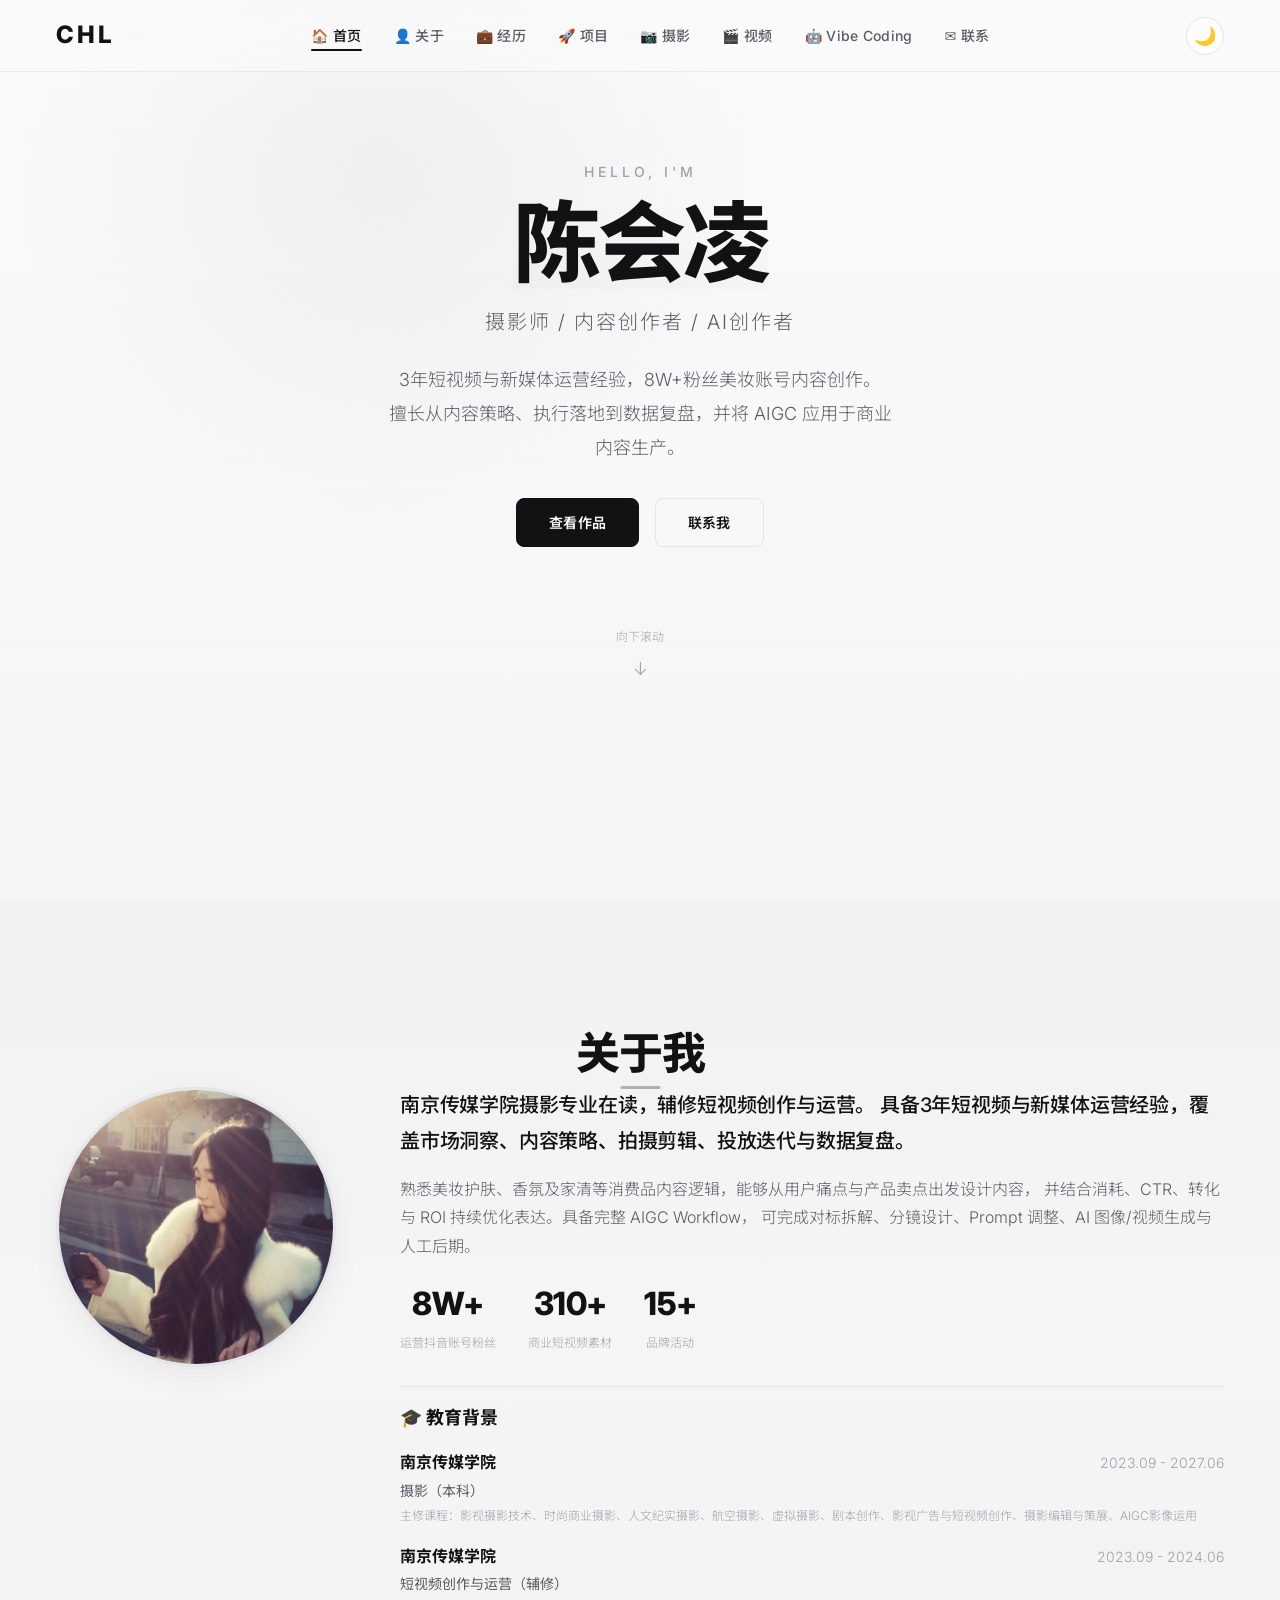
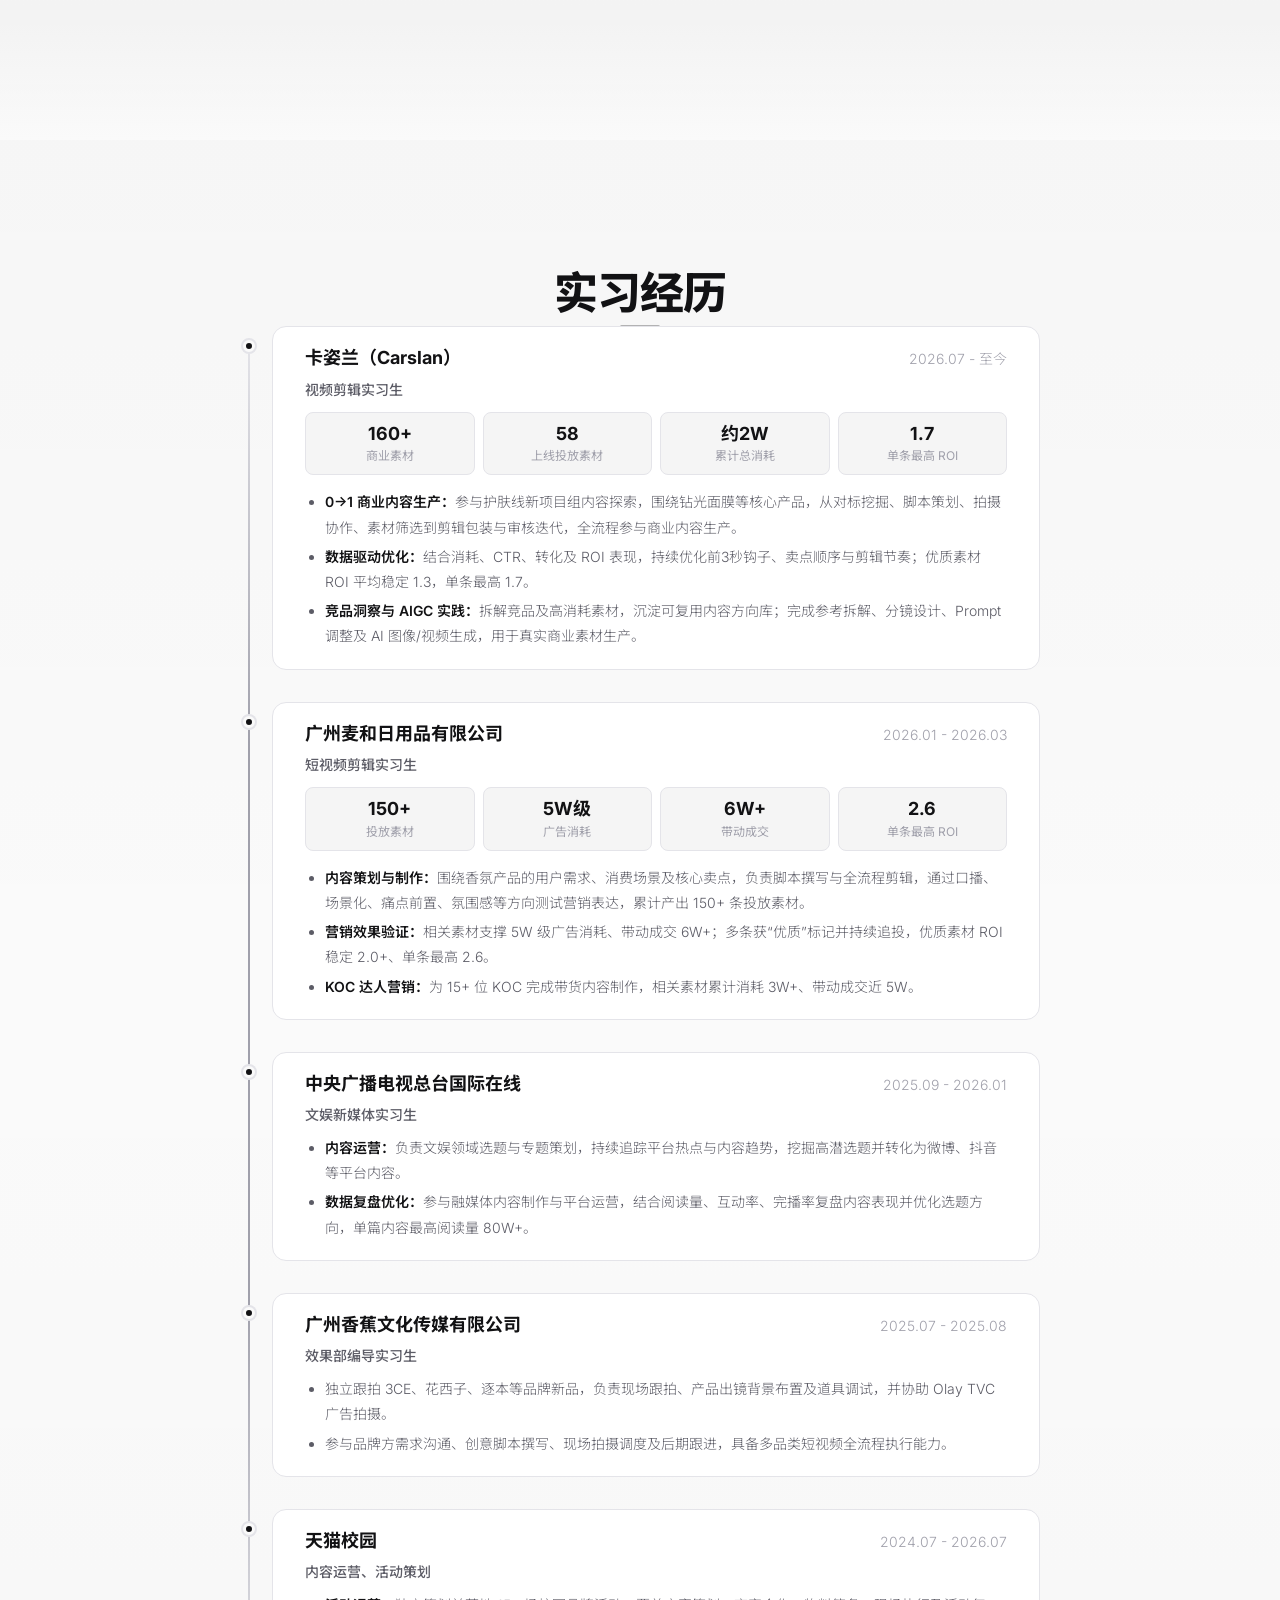
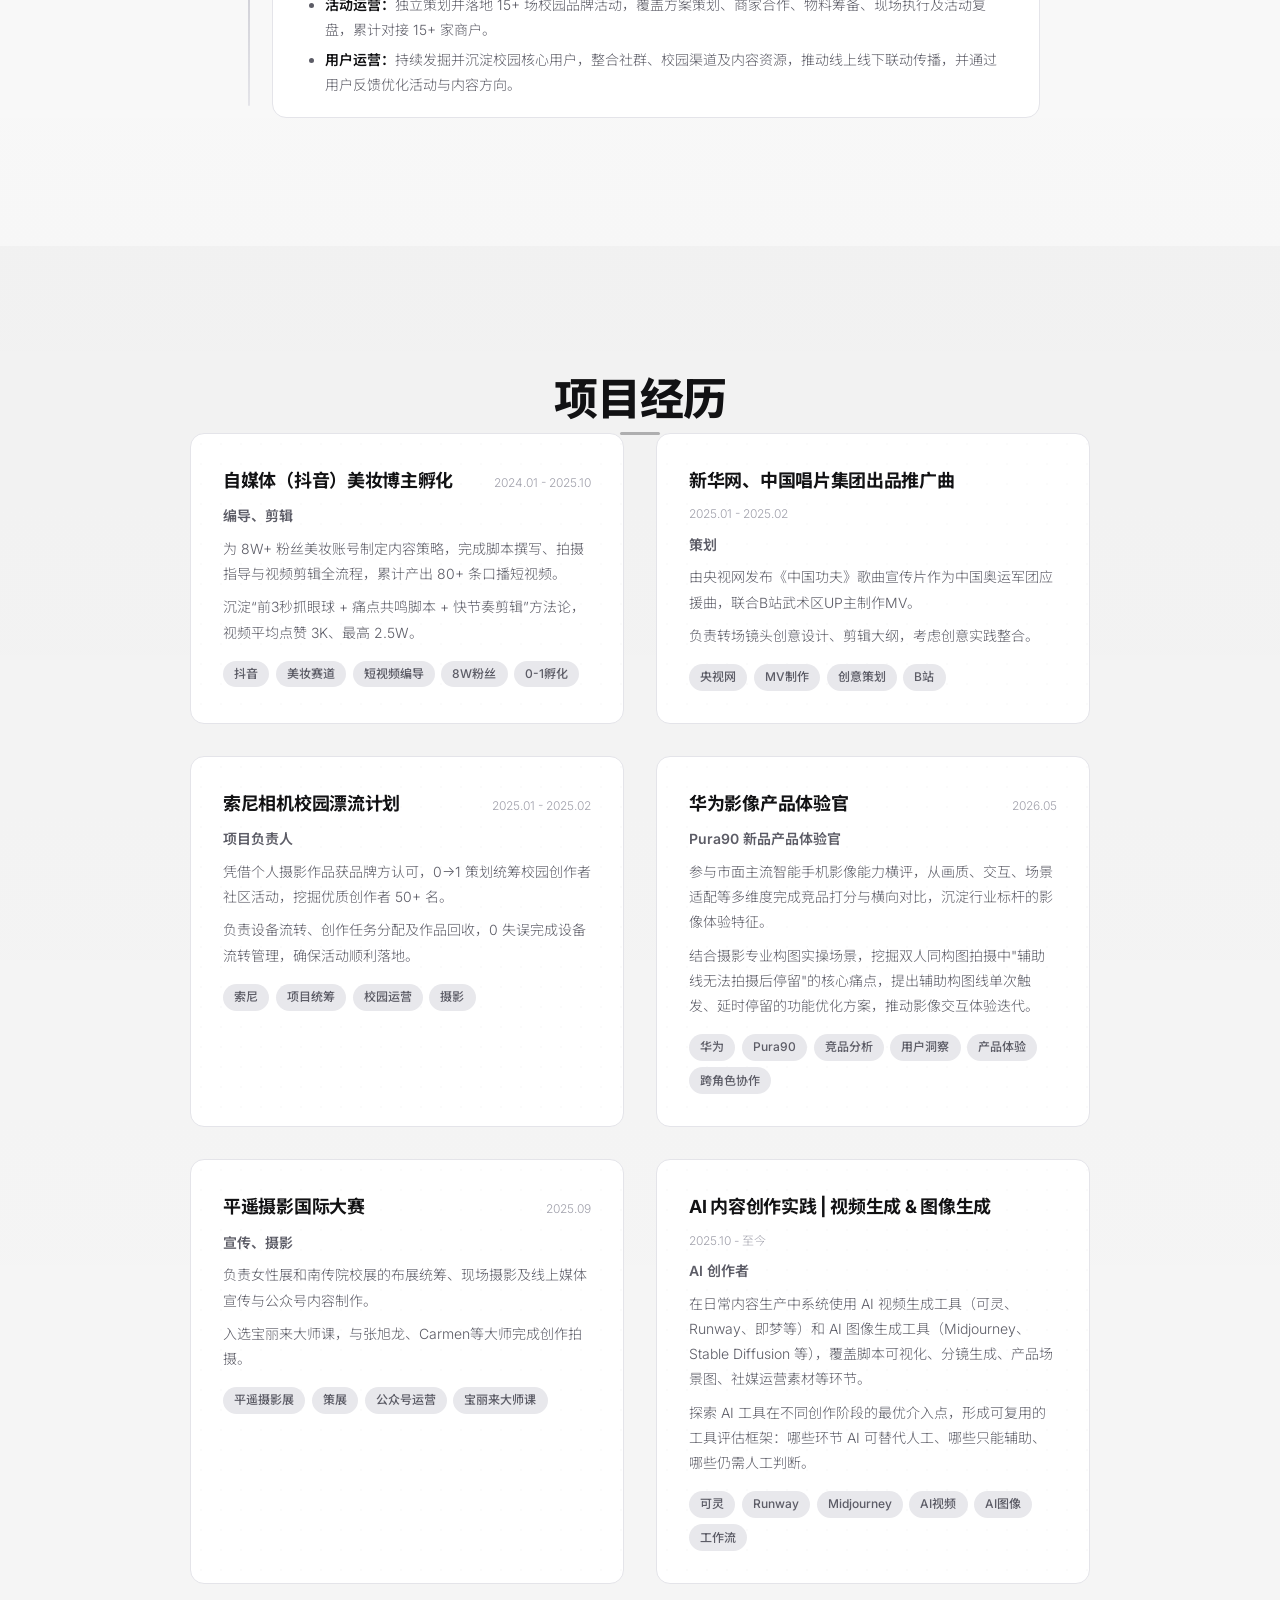
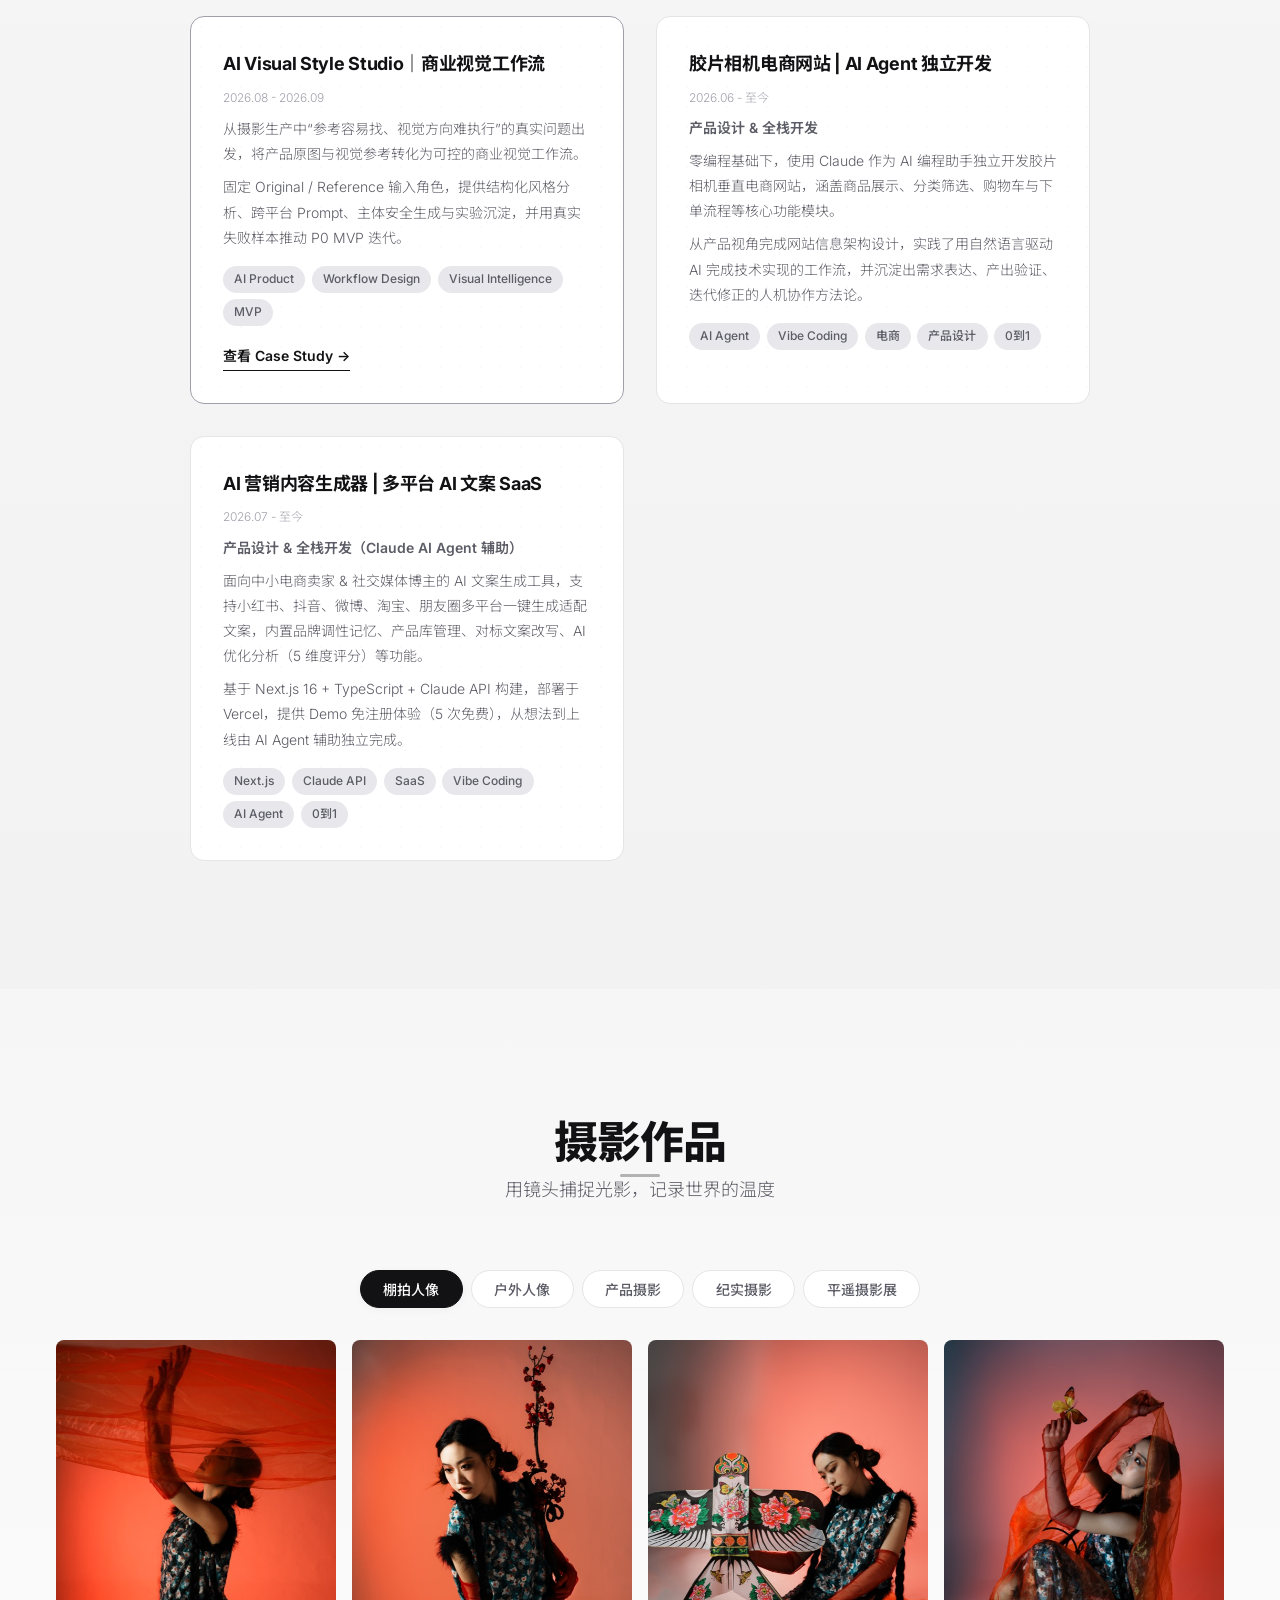
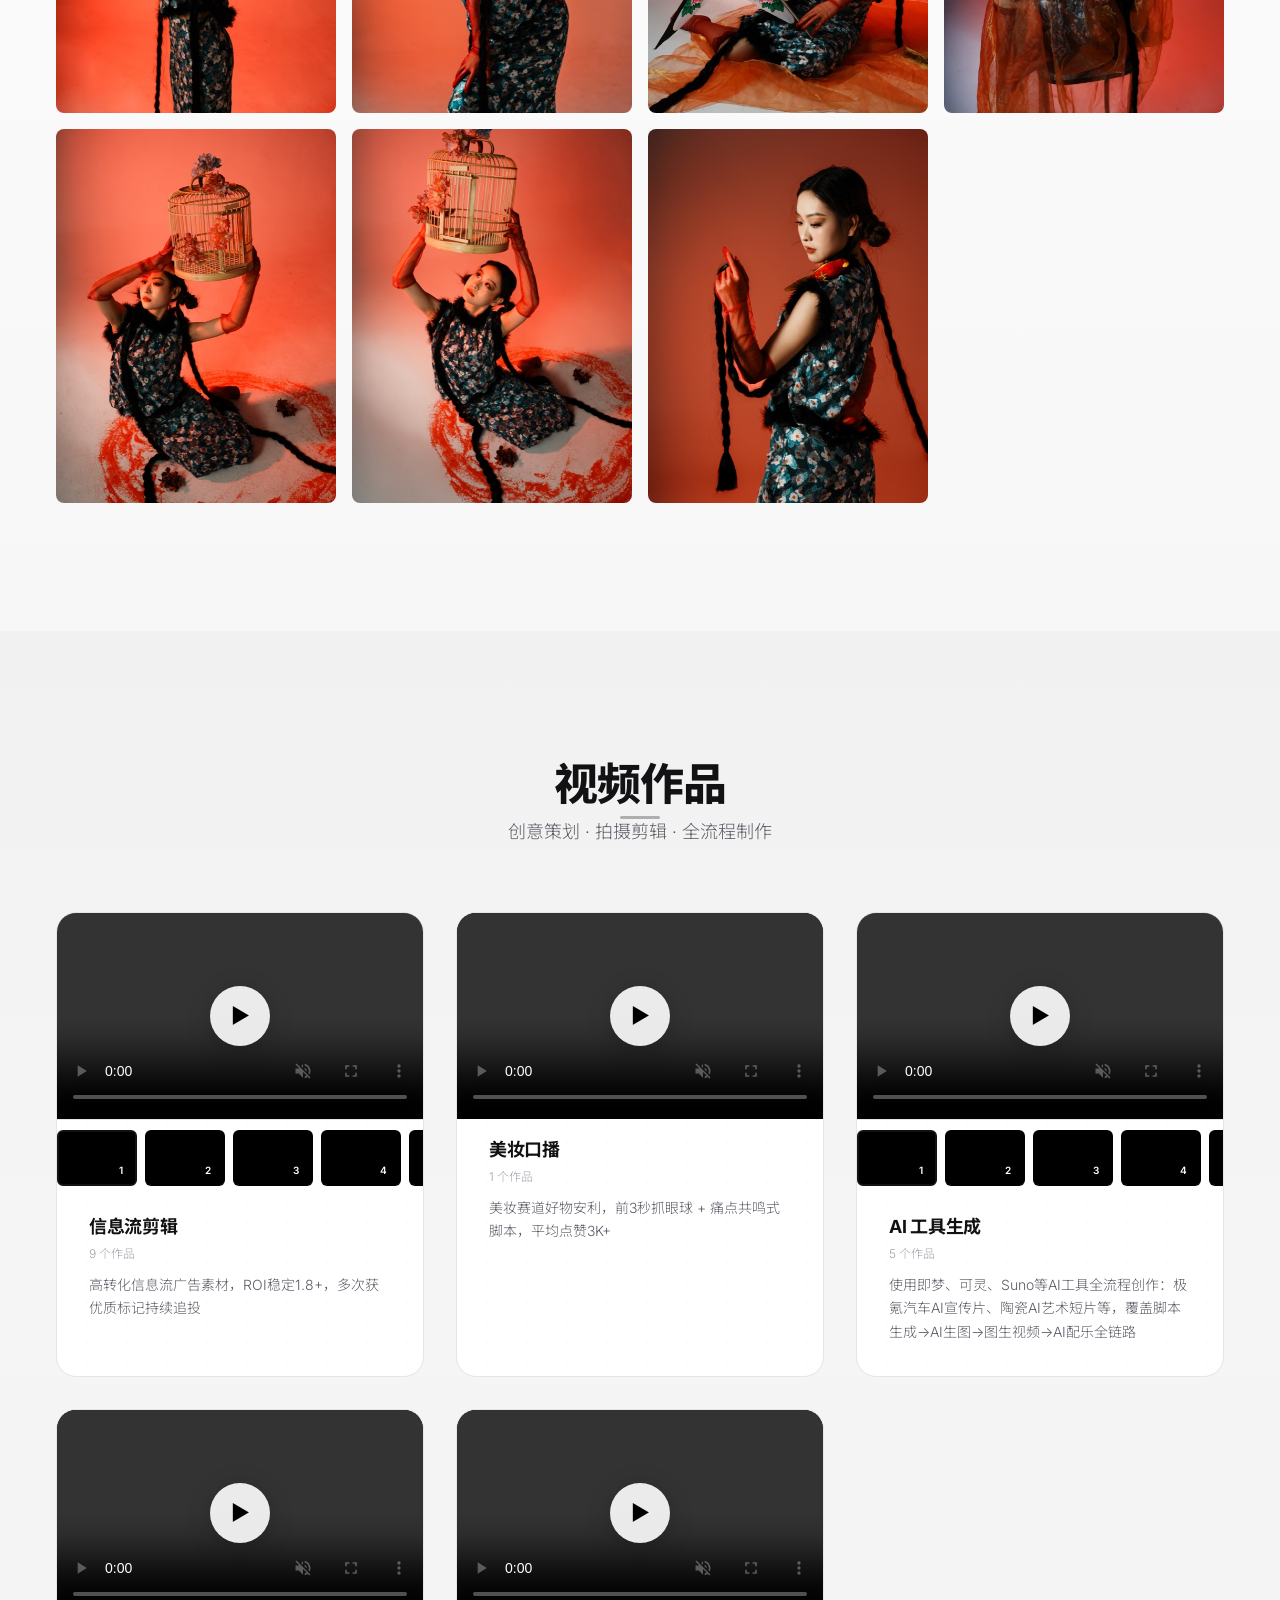
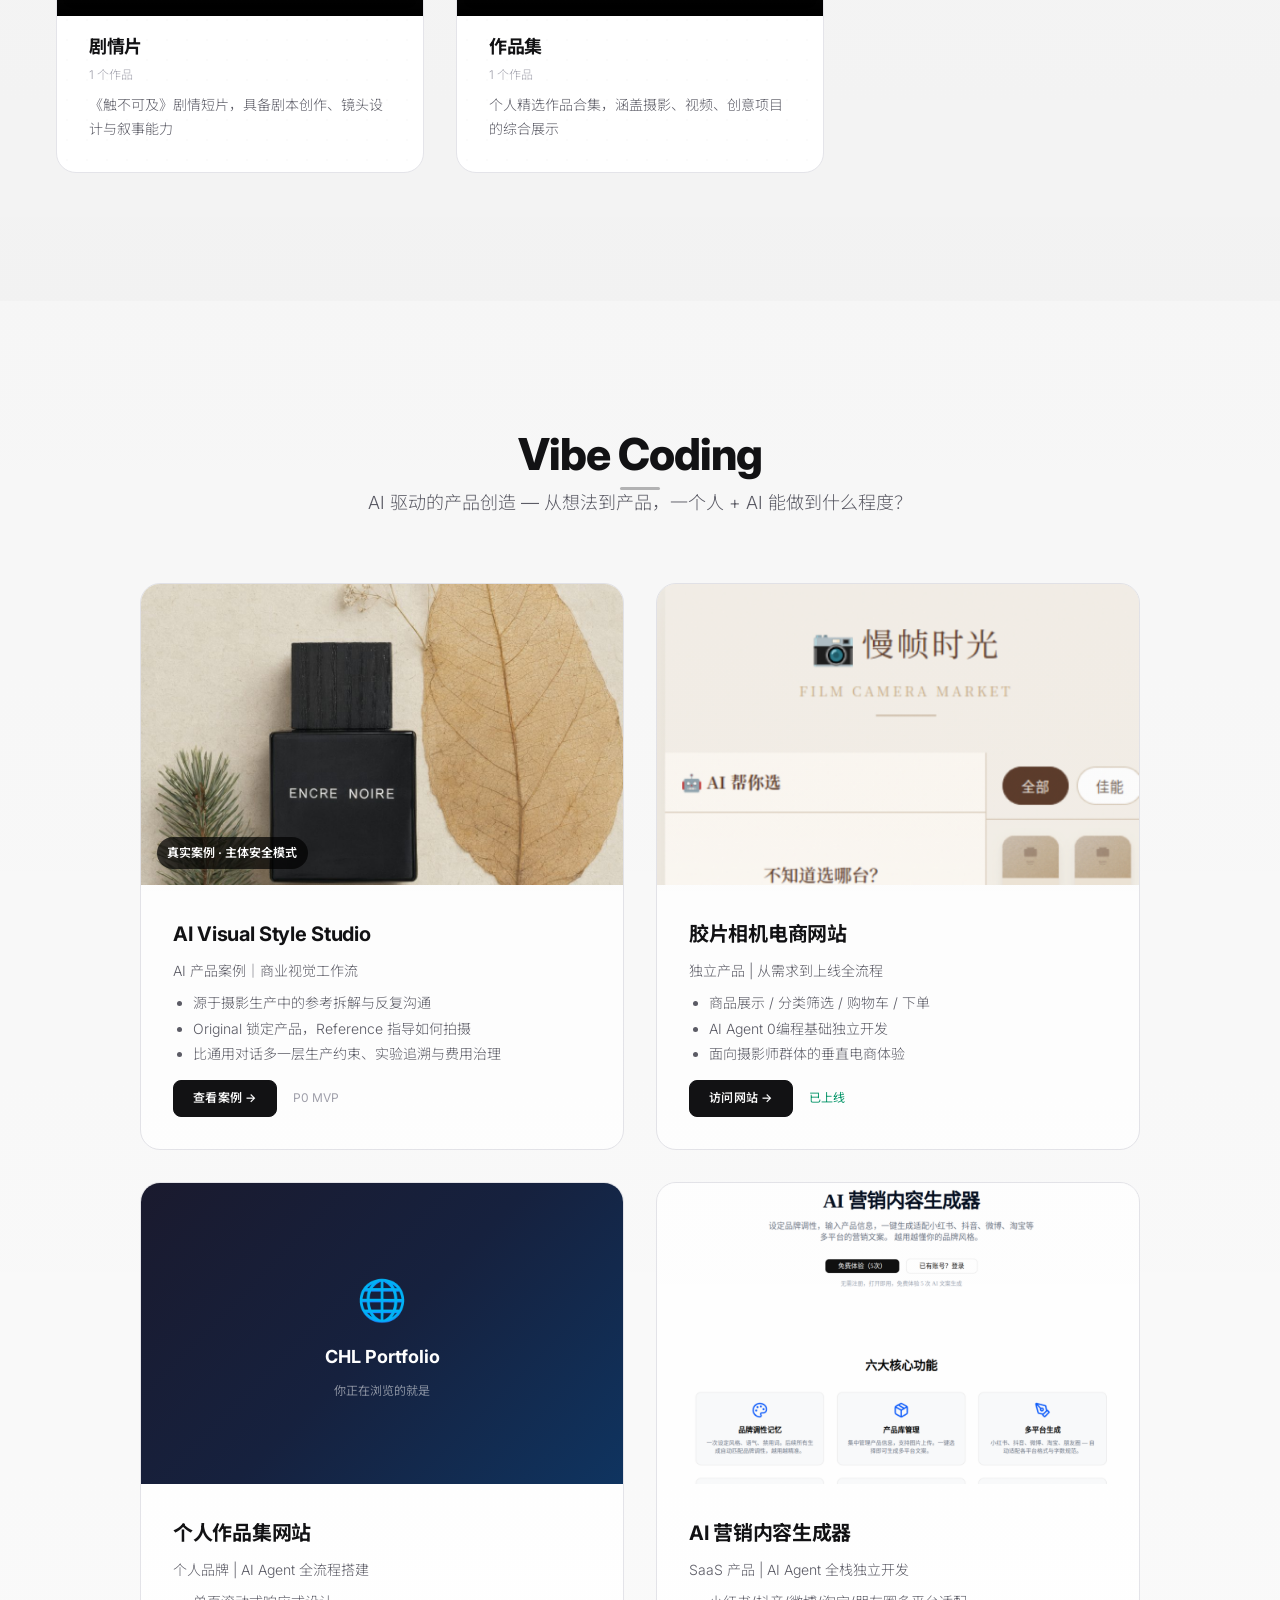
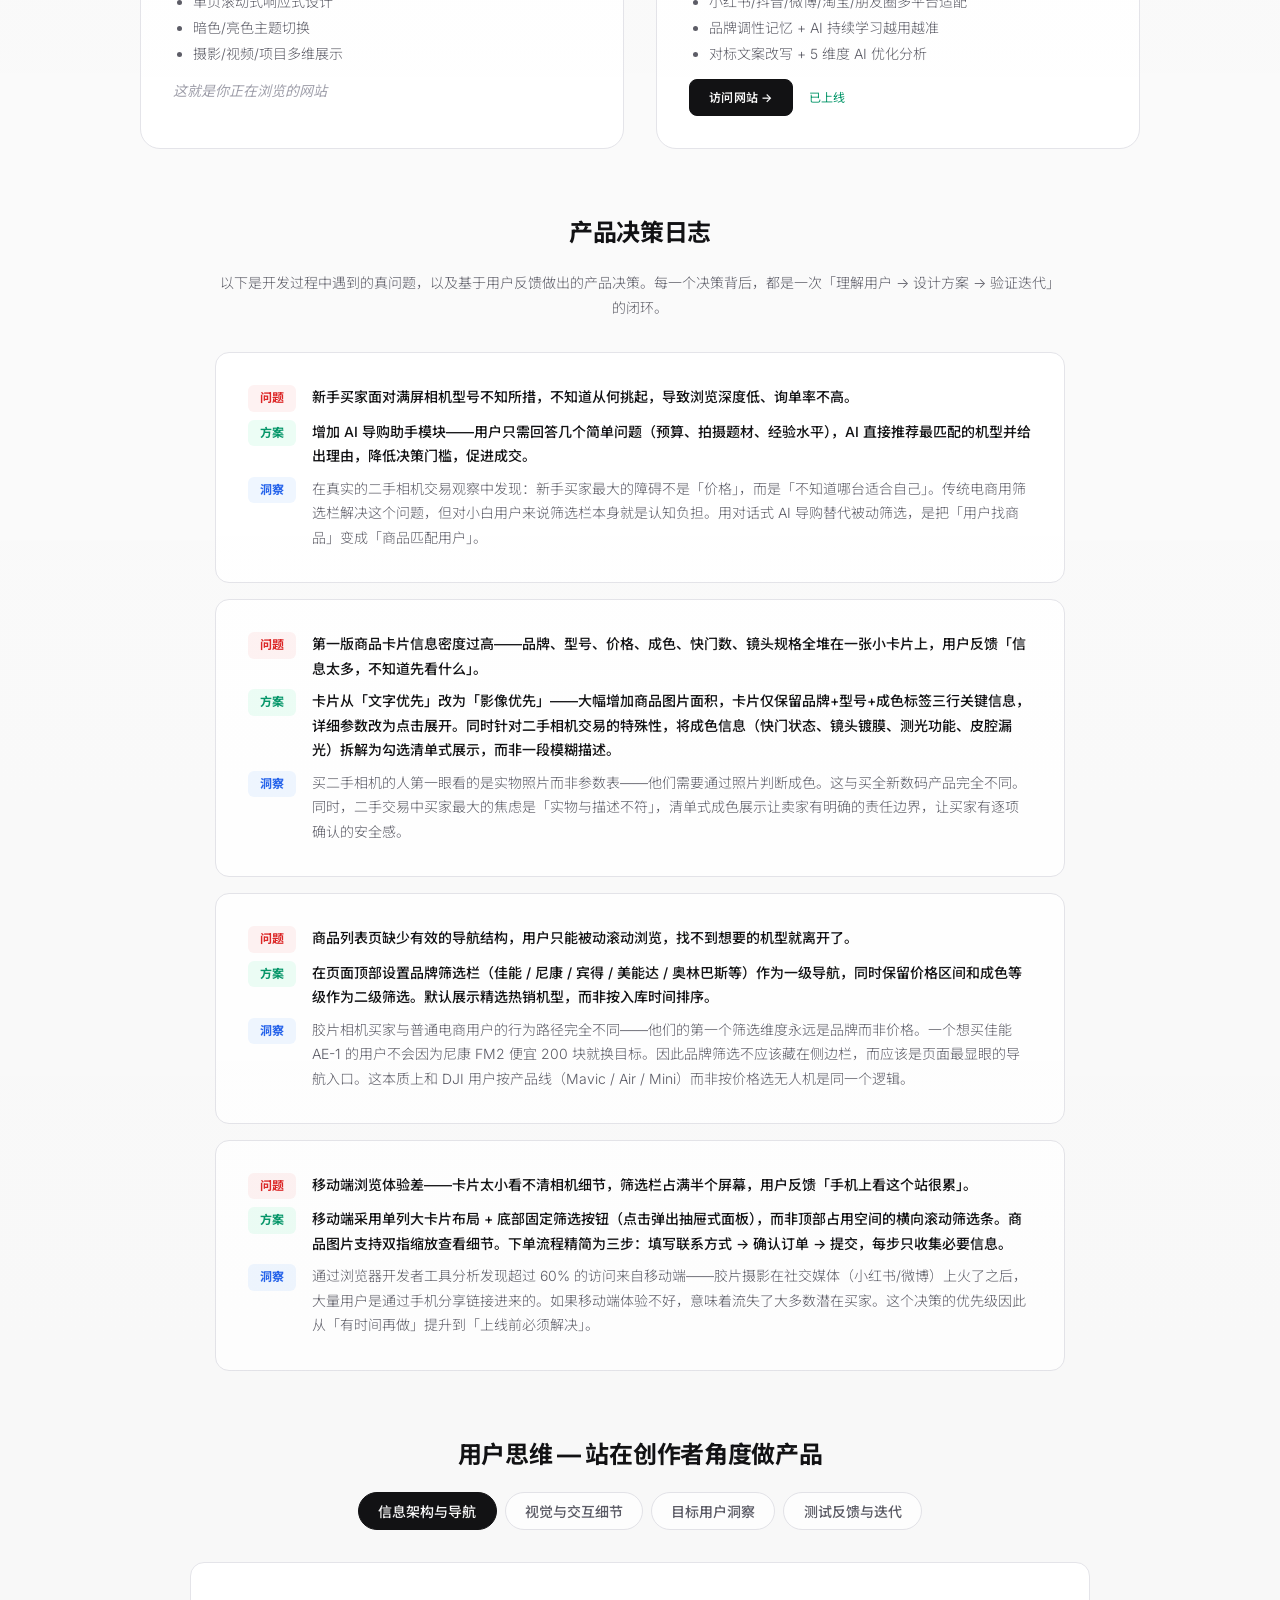
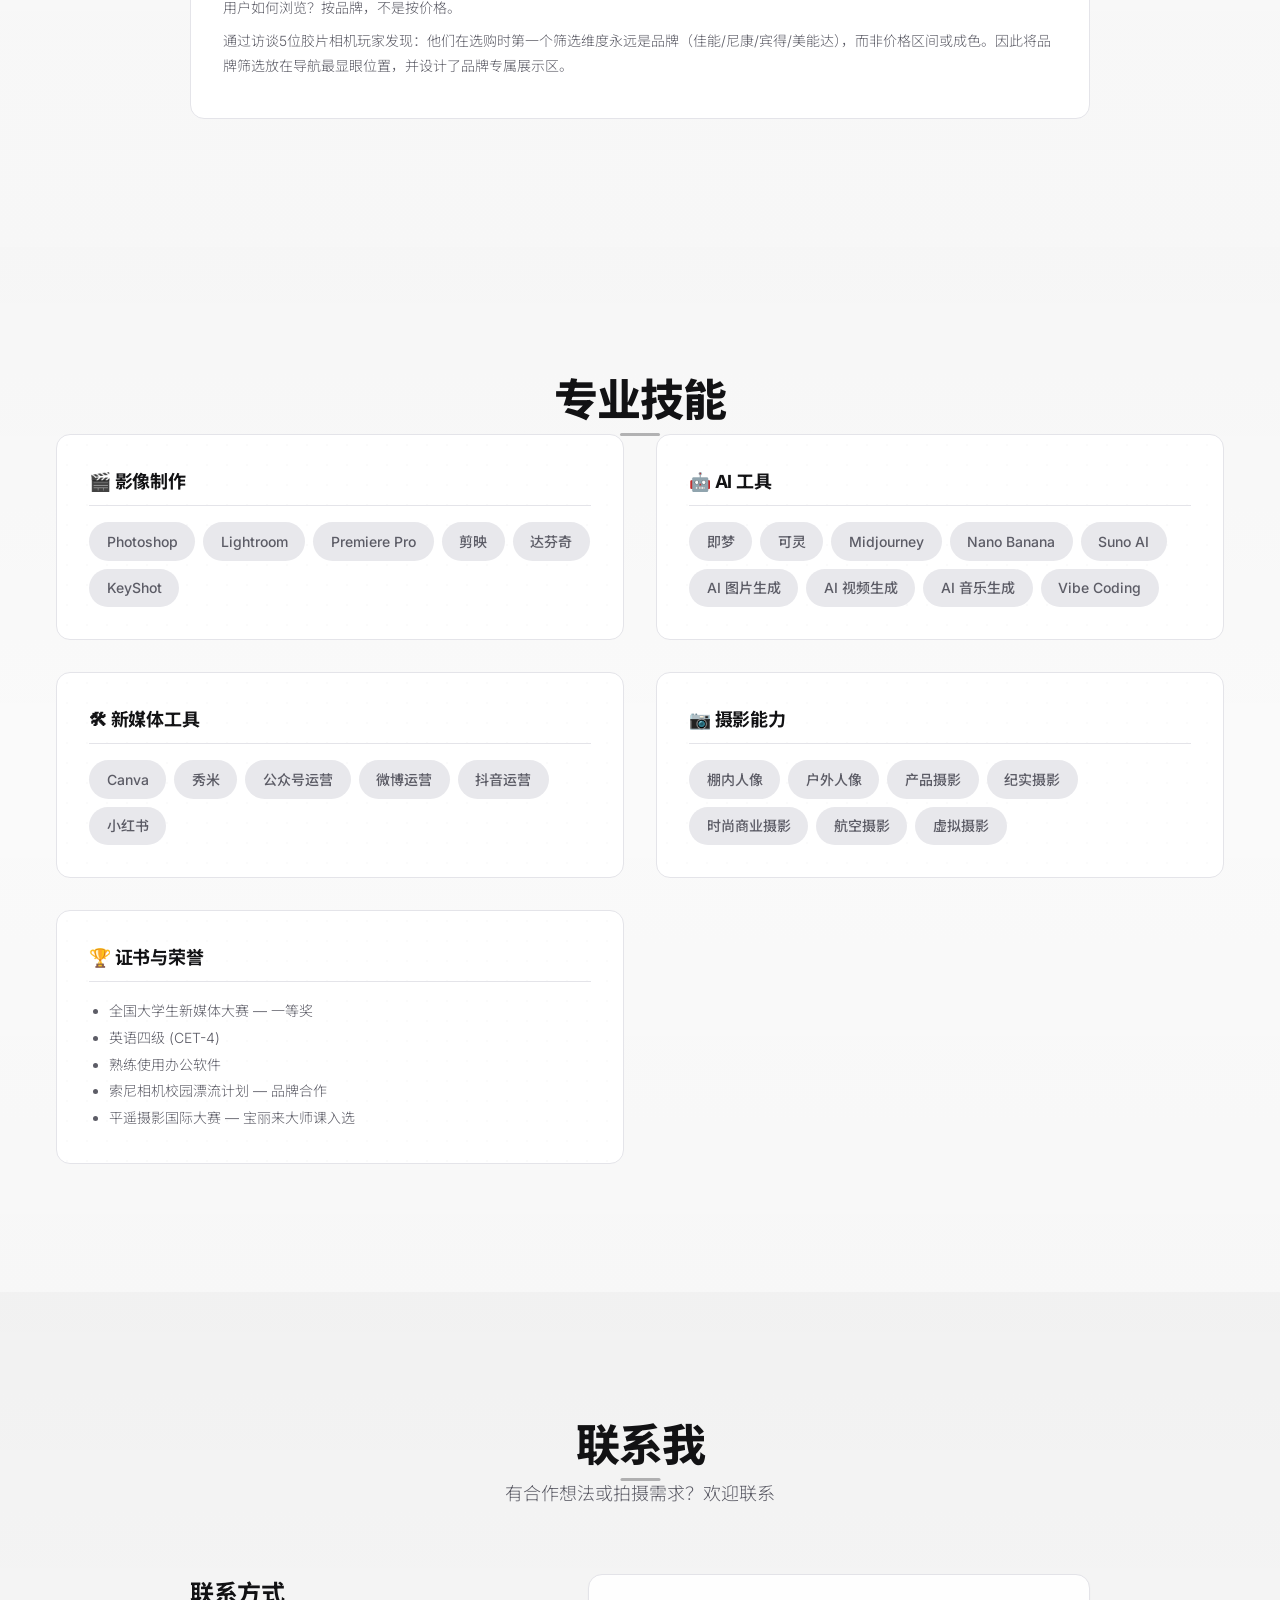
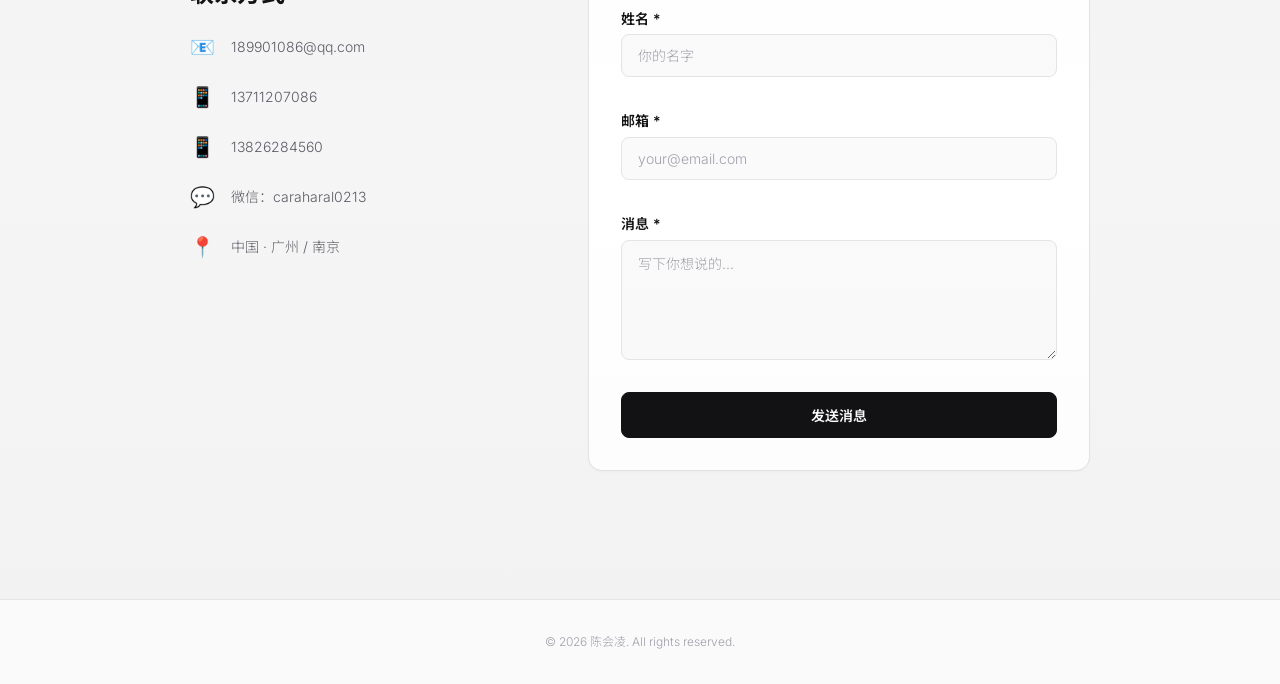
==== index.html @ 9a0beea9 "刷新作品集样式缓存版本" ====
<!DOCTYPE html>
<html lang="zh-CN">
<head>
  <meta charset="UTF-8">
  <meta name="viewport" content="width=device-width, initial-scale=1.0">
  <meta name="description" content="陈会凌 — 摄影师、内容创作者、新媒体编导。作品集展示摄影、视频及项目经历。">
  <meta name="author" content="陈会凌">
  <meta property="og:title" content="陈会凌 个人作品集">
  <meta property="og:description" content="摄影师、内容创作者、新媒体编导 — 作品集展示">
  <meta property="og:type" content="website">
  <meta property="og:image" content="assets/images/thumbnails/profile/profile.jpg">

  <title>陈会凌 — 个人作品集</title>

  <!-- Google Fonts -->
  <link rel="preconnect" href="https://fonts.googleapis.com">
  <link rel="preconnect" href="https://fonts.gstatic.com" crossorigin>
  <link href="https://fonts.googleapis.com/css2?family=Inter:wght@300;400;500;600;700;800&family=Noto+Sans+SC:wght@300;400;500;700&display=swap" rel="stylesheet">

  <link rel="stylesheet" href="css/style.css?v=20260911-1">
</head>
<body>

  <!-- ========== HEADER ========== -->
  <header class="header" id="header">
    <nav class="nav container">
      <a href="#hero" class="nav__logo" aria-label="首页">CHL</a>
      <ul class="nav__links" id="nav-links">
        <li><a href="#hero" class="nav__link">🏠 首页</a></li>
        <li><a href="#about" class="nav__link">👤 关于</a></li>
        <li><a href="#experience" class="nav__link">💼 经历</a></li>
        <li><a href="#projects" class="nav__link">🚀 项目</a></li>
        <li><a href="#photography" class="nav__link">📷 摄影</a></li>
        <li><a href="#video" class="nav__link">🎬 视频</a></li>
        <li><a href="#vibe-coding" class="nav__link">🤖 Vibe Coding</a></li>
        <li><a href="#contact" class="nav__link">✉️ 联系</a></li>
      </ul>
      <div class="nav__actions">
        <button class="theme-toggle" id="theme-toggle" aria-label="切换暗色模式" title="切换主题">
          <span class="theme-toggle__icon theme-toggle__icon--sun">☀️</span>
          <span class="theme-toggle__icon theme-toggle__icon--moon">🌙</span>
        </button>
        <button class="nav__hamburger" id="hamburger" aria-label="菜单" aria-expanded="false">
          <span class="nav__hamburger-bar"></span>
          <span class="nav__hamburger-bar"></span>
          <span class="nav__hamburger-bar"></span>
        </button>
      </div>
    </nav>
  </header>

  <!-- ========== MAIN ========== -->
  <main>

    <!-- HERO -->
    <section class="hero section" id="hero">
      <div class="container hero__content">
        <p class="hero__greeting">Hello, I'm</p>
        <h1 class="hero__name">陈会凌</h1>
        <p class="hero__title">摄影师 / 内容创作者 / AI创作者</p>
        <p class="hero__description">
          3年短视频与新媒体运营经验，8W+粉丝美妆账号内容创作。<br>
          擅长从内容策略、执行落地到数据复盘，并将 AIGC 应用于商业内容生产。
        </p>
        <div class="hero__cta">
          <a href="#photography" class="btn btn--primary">查看作品</a>
          <a href="#contact" class="btn btn--outline">联系我</a>
        </div>
        <div class="hero__scroll">
          <span>向下滚动</span>
          <span class="hero__scroll-icon">↓</span>
        </div>
      </div>
    </section>

    <!-- ABOUT -->
    <section class="about section" id="about">
      <div class="container">
        <h2 class="section__title">关于我</h2>
        <div class="about__grid">
          <div class="about__image-wrapper">
            <img src="assets/images/thumbnails/profile/profile.jpg"
                 alt="陈会凌个人形象照"
                 class="about__image"
                 loading="lazy">
          </div>
          <div class="about__text">
            <p class="about__intro">
              南京传媒学院摄影专业在读，辅修短视频创作与运营。
              具备3年短视频与新媒体运营经验，覆盖市场洞察、内容策略、拍摄剪辑、投放迭代与数据复盘。
            </p>
            <p class="about__detail">
              熟悉美妆护肤、香氛及家清等消费品内容逻辑，能够从用户痛点与产品卖点出发设计内容，
              并结合消耗、CTR、转化与 ROI 持续优化表达。具备完整 AIGC Workflow，
              可完成对标拆解、分镜设计、Prompt 调整、AI 图像/视频生成与人工后期。
            </p>

            <div class="about__highlights">
              <div class="about__highlight-item">
                <span class="about__highlight-number">8W+</span>
                <span class="about__highlight-label">运营抖音账号粉丝</span>
              </div>
              <div class="about__highlight-item">
                <span class="about__highlight-number">310+</span>
                <span class="about__highlight-label">商业短视频素材</span>
              </div>
              <div class="about__highlight-item">
                <span class="about__highlight-number">15+</span>
                <span class="about__highlight-label">品牌活动</span>
              </div>
            </div>

            <!-- Education -->
            <div class="education">
              <h3 class="education__title">🎓 教育背景</h3>
              <div class="education__item">
                <div class="education__header">
                  <span class="education__school">南京传媒学院</span>
                  <span class="education__date">2023.09 - 2027.06</span>
                </div>
                <p class="education__major">摄影（本科）</p>
                <p class="education__courses">
                  主修课程：影视摄影技术、时尚商业摄影、人文纪实摄影、航空摄影、虚拟摄影、剧本创作、影视广告与短视频创作、摄影编辑与策展、AIGC影像运用
                </p>
              </div>
              <div class="education__item">
                <div class="education__header">
                  <span class="education__school">南京传媒学院</span>
                  <span class="education__date">2023.09 - 2024.06</span>
                </div>
                <p class="education__major">短视频创作与运营（辅修）</p>
              </div>
            </div>
          </div>
        </div>
      </div>
    </section>

    <!-- EXPERIENCE -->
    <section class="experience section" id="experience">
      <div class="container">
        <h2 class="section__title">实习经历</h2>
        <div class="timeline">

          <div class="timeline__item">
            <div class="timeline__marker"></div>
            <div class="timeline__card">
              <div class="timeline__header">
                <h3 class="timeline__company">卡姿兰（Carslan）</h3>
                <span class="timeline__date">2026.07 - 至今</span>
              </div>
              <p class="timeline__role">视频剪辑实习生</p>
              <div class="timeline__metrics" aria-label="卡姿兰实习关键成果">
                <div class="timeline__metric">
                  <strong>160+</strong>
                  <span>商业素材</span>
                </div>
                <div class="timeline__metric">
                  <strong>58</strong>
                  <span>上线投放素材</span>
                </div>
                <div class="timeline__metric">
                  <strong>约2W</strong>
                  <span>累计总消耗</span>
                </div>
                <div class="timeline__metric">
                  <strong>1.7</strong>
                  <span>单条最高 ROI</span>
                </div>
              </div>
              <ul class="timeline__details">
                <li><strong>0→1 商业内容生产：</strong>参与护肤线新项目组内容探索，围绕钻光面膜等核心产品，从对标挖掘、脚本策划、拍摄协作、素材筛选到剪辑包装与审核迭代，全流程参与商业内容生产。</li>
                <li><strong>数据驱动优化：</strong>结合消耗、CTR、转化及 ROI 表现，持续优化前3秒钩子、卖点顺序与剪辑节奏；优质素材 ROI 平均稳定 1.3，单条最高 1.7。</li>
                <li><strong>竞品洞察与 AIGC 实践：</strong>拆解竞品及高消耗素材，沉淀可复用内容方向库；完成参考拆解、分镜设计、Prompt 调整及 AI 图像/视频生成，用于真实商业素材生产。</li>
              </ul>
            </div>
          </div>

          <div class="timeline__item">
            <div class="timeline__marker"></div>
            <div class="timeline__card">
              <div class="timeline__header">
                <h3 class="timeline__company">广州麦和日用品有限公司</h3>
                <span class="timeline__date">2026.01 - 2026.03</span>
              </div>
              <p class="timeline__role">短视频剪辑实习生</p>
              <div class="timeline__metrics" aria-label="麦和实习关键成果">
                <div class="timeline__metric">
                  <strong>150+</strong>
                  <span>投放素材</span>
                </div>
                <div class="timeline__metric">
                  <strong>5W级</strong>
                  <span>广告消耗</span>
                </div>
                <div class="timeline__metric">
                  <strong>6W+</strong>
                  <span>带动成交</span>
                </div>
                <div class="timeline__metric">
                  <strong>2.6</strong>
                  <span>单条最高 ROI</span>
                </div>
              </div>
              <ul class="timeline__details">
                <li><strong>内容策划与制作：</strong>围绕香氛产品的用户需求、消费场景及核心卖点，负责脚本撰写与全流程剪辑，通过口播、场景化、痛点前置、氛围感等方向测试营销表达，累计产出 150+ 条投放素材。</li>
                <li><strong>营销效果验证：</strong>相关素材支撑 5W 级广告消耗、带动成交 6W+；多条获“优质”标记并持续追投，优质素材 ROI 稳定 2.0+、单条最高 2.6。</li>
                <li><strong>KOC 达人营销：</strong>为 15+ 位 KOC 完成带货内容制作，相关素材累计消耗 3W+、带动成交近 5W。</li>
              </ul>
            </div>
          </div>

          <div class="timeline__item">
            <div class="timeline__marker"></div>
            <div class="timeline__card">
              <div class="timeline__header">
                <h3 class="timeline__company">中央广播电视总台国际在线</h3>
                <span class="timeline__date">2025.09 - 2026.01</span>
              </div>
              <p class="timeline__role">文娱新媒体实习生</p>
              <ul class="timeline__details">
                <li><strong>内容运营：</strong>负责文娱领域选题与专题策划，持续追踪平台热点与内容趋势，挖掘高潜选题并转化为微博、抖音等平台内容。</li>
                <li><strong>数据复盘优化：</strong>参与融媒体内容制作与平台运营，结合阅读量、互动率、完播率复盘内容表现并优化选题方向，单篇内容最高阅读量 80W+。</li>
              </ul>
            </div>
          </div>

          <div class="timeline__item">
            <div class="timeline__marker"></div>
            <div class="timeline__card">
              <div class="timeline__header">
                <h3 class="timeline__company">广州香蕉文化传媒有限公司</h3>
                <span class="timeline__date">2025.07 - 2025.08</span>
              </div>
              <p class="timeline__role">效果部编导实习生</p>
              <ul class="timeline__details">
                <li>独立跟拍 3CE、花西子、逐本等品牌新品，负责现场跟拍、产品出镜背景布置及道具调试，并协助 Olay TVC 广告拍摄。</li>
                <li>参与品牌方需求沟通、创意脚本撰写、现场拍摄调度及后期跟进，具备多品类短视频全流程执行能力。</li>
              </ul>
            </div>
          </div>

          <div class="timeline__item">
            <div class="timeline__marker"></div>
            <div class="timeline__card">
              <div class="timeline__header">
                <h3 class="timeline__company">天猫校园</h3>
                <span class="timeline__date">2024.07 - 2026.07</span>
              </div>
              <p class="timeline__role">内容运营、活动策划</p>
              <ul class="timeline__details">
                <li><strong>活动运营：</strong>独立策划并落地 15+ 场校园品牌活动，覆盖方案策划、商家合作、物料筹备、现场执行及活动复盘，累计对接 15+ 家商户。</li>
                <li><strong>用户运营：</strong>持续发掘并沉淀校园核心用户，整合社群、校园渠道及内容资源，推动线上线下联动传播，并通过用户反馈优化活动与内容方向。</li>
              </ul>
            </div>
          </div>
        </div>
      </div>
    </section>

    <!-- PROJECTS -->
    <section class="projects section" id="projects">
      <div class="container">
        <h2 class="section__title">项目经历</h2>

        <div class="projects__grid">

          <!-- Project 2 -->
          <article class="project-card">
            <div class="project-card__body">
              <div class="project-card__header">
                <h3 class="project-card__title">自媒体（抖音）美妆博主孵化</h3>
                <span class="project-card__date">2024.01 - 2025.10</span>
              </div>
              <p class="project-card__role">编导、剪辑</p>
              <p class="project-card__description">
                为 8W+ 粉丝美妆账号制定内容策略，完成脚本撰写、拍摄指导与视频剪辑全流程，累计产出 80+ 条口播短视频。
              </p>
              <p class="project-card__description">
                沉淀“前3秒抓眼球 + 痛点共鸣脚本 + 快节奏剪辑”方法论，视频平均点赞 3K、最高 2.5W。
              </p>
              <div class="project-card__tags">
                <span class="tag">抖音</span>
                <span class="tag">美妆赛道</span>
                <span class="tag">短视频编导</span>
                <span class="tag">8W粉丝</span>
                <span class="tag">0-1孵化</span>
              </div>
            </div>
          </article>

          <!-- Project 1 -->
          <article class="project-card">
            <div class="project-card__body">
              <div class="project-card__header">
                <h3 class="project-card__title">新华网、中国唱片集团出品推广曲</h3>
                <span class="project-card__date">2025.01 - 2025.02</span>
              </div>
              <p class="project-card__role">策划</p>
              <p class="project-card__description">
                由央视网发布《中国功夫》歌曲宣传片作为中国奥运军团应援曲，联合B站武术区UP主制作MV。
              </p>
              <p class="project-card__description">
                负责转场镜头创意设计、剪辑大纲，考虑创意实践整合。
              </p>
              <div class="project-card__tags">
                <span class="tag">央视网</span>
                <span class="tag">MV制作</span>
                <span class="tag">创意策划</span>
                <span class="tag">B站</span>
              </div>
            </div>
          </article>

          <!-- Project 3 -->
          <article class="project-card">
            <div class="project-card__body">
              <div class="project-card__header">
                <h3 class="project-card__title">索尼相机校园漂流计划</h3>
                <span class="project-card__date">2025.01 - 2025.02</span>
              </div>
              <p class="project-card__role">项目负责人</p>
              <p class="project-card__description">
                凭借个人摄影作品获品牌方认可，0→1 策划统筹校园创作者社区活动，挖掘优质创作者 50+ 名。
              </p>
              <p class="project-card__description">
                负责设备流转、创作任务分配及作品回收，0 失误完成设备流转管理，确保活动顺利落地。
              </p>
              <div class="project-card__tags">
                <span class="tag">索尼</span>
                <span class="tag">项目统筹</span>
                <span class="tag">校园运营</span>
                <span class="tag">摄影</span>
              </div>
            </div>
          </article>

          <!-- Project 5: Huawei -->
          <article class="project-card">
            <div class="project-card__body">
              <div class="project-card__header">
                <h3 class="project-card__title">华为影像产品体验官</h3>
                <span class="project-card__date">2026.05</span>
              </div>
              <p class="project-card__role">Pura90 新品产品体验官</p>
              <p class="project-card__description">
                参与市面主流智能手机影像能力横评，从画质、交互、场景适配等多维度完成竞品打分与横向对比，沉淀行业标杆的影像体验特征。
              </p>
              <p class="project-card__description">
                结合摄影专业构图实操场景，挖掘双人同构图拍摄中"辅助线无法拍摄后停留"的核心痛点，提出辅助构图线单次触发、延时停留的功能优化方案，推动影像交互体验迭代。
              </p>
              <div class="project-card__tags">
                <span class="tag">华为</span>
                <span class="tag">Pura90</span>
                <span class="tag">竞品分析</span>
                <span class="tag">用户洞察</span>
                <span class="tag">产品体验</span>
                <span class="tag">跨角色协作</span>
              </div>
            </div>
          </article>

          <!-- Project 4 -->
          <article class="project-card">
            <div class="project-card__body">
              <div class="project-card__header">
                <h3 class="project-card__title">平遥摄影国际大赛</h3>
                <span class="project-card__date">2025.09</span>
              </div>
              <p class="project-card__role">宣传、摄影</p>
              <p class="project-card__description">
                负责女性展和南传院校展的布展统筹、现场摄影及线上媒体宣传与公众号内容制作。
              </p>
              <p class="project-card__description">
                入选宝丽来大师课，与张旭龙、Carmen等大师完成创作拍摄。
              </p>
              <div class="project-card__tags">
                <span class="tag">平遥摄影展</span>
                <span class="tag">策展</span>
                <span class="tag">公众号运营</span>
                <span class="tag">宝丽来大师课</span>
              </div>
            </div>
          </article>

          <!-- Project 7: AI内容创作实践 -->
          <article class="project-card">
            <div class="project-card__body">
              <div class="project-card__header">
                <h3 class="project-card__title">AI 内容创作实践 | 视频生成 & 图像生成</h3>
                <span class="project-card__date">2025.10 - 至今</span>
              </div>
              <p class="project-card__role">AI 创作者</p>
              <p class="project-card__description">
                在日常内容生产中系统使用 AI 视频生成工具（可灵、Runway、即梦等）和 AI 图像生成工具（Midjourney、Stable Diffusion 等），覆盖脚本可视化、分镜生成、产品场景图、社媒运营素材等环节。
              </p>
              <p class="project-card__description">
                探索 AI 工具在不同创作阶段的最优介入点，形成可复用的工具评估框架：哪些环节 AI 可替代人工、哪些只能辅助、哪些仍需人工判断。
              </p>
              <div class="project-card__tags">
                <span class="tag">可灵</span>
                <span class="tag">Runway</span>
                <span class="tag">Midjourney</span>
                <span class="tag">AI视频</span>
                <span class="tag">AI图像</span>
                <span class="tag">工作流</span>
              </div>
            </div>
          </article>

          <!-- AI Visual Style Studio -->
          <article class="project-card project-card--featured">
            <div class="project-card__body">
              <div class="project-card__header">
                <h3 class="project-card__title">AI Visual Style Studio｜商业视觉工作流</h3>
                <span class="project-card__date">2026.08 - 2026.09</span>
              </div>
              <p class="project-card__description">
                从摄影生产中“参考容易找、视觉方向难执行”的真实问题出发，将产品原图与视觉参考转化为可控的商业视觉工作流。
              </p>
              <p class="project-card__description">
                固定 Original / Reference 输入角色，提供结构化风格分析、跨平台 Prompt、主体安全生成与实验沉淀，并用真实失败样本推动 P0 MVP 迭代。
              </p>
              <div class="project-card__tags">
                <span class="tag">AI Product</span>
                <span class="tag">Workflow Design</span>
                <span class="tag">Visual Intelligence</span>
                <span class="tag">MVP</span>
              </div>
              <a class="project-card__link" href="ai-visual-style-studio/">查看 Case Study →</a>
            </div>
          </article>

          <!-- Project 6: 胶片相机电商网站 -->
          <article class="project-card">
            <div class="project-card__body">
              <div class="project-card__header">
                <h3 class="project-card__title">胶片相机电商网站 | AI Agent 独立开发</h3>
                <span class="project-card__date">2026.06 - 至今</span>
              </div>
              <p class="project-card__role">产品设计 & 全栈开发</p>
              <p class="project-card__description">
                零编程基础下，使用 Claude 作为 AI 编程助手独立开发胶片相机垂直电商网站，涵盖商品展示、分类筛选、购物车与下单流程等核心功能模块。
              </p>
              <p class="project-card__description">
                从产品视角完成网站信息架构设计，实践了用自然语言驱动 AI 完成技术实现的工作流，并沉淀出需求表达、产出验证、迭代修正的人机协作方法论。
              </p>
              <div class="project-card__tags">
                <span class="tag">AI Agent</span>
                <span class="tag">Vibe Coding</span>
                <span class="tag">电商</span>
                <span class="tag">产品设计</span>
                <span class="tag">0到1</span>
              </div>
            </div>
          </article>

          <!-- Project 8: AI营销内容生成器 -->
          <article class="project-card">
            <div class="project-card__body">
              <div class="project-card__header">
                <h3 class="project-card__title">AI 营销内容生成器 | 多平台 AI 文案 SaaS</h3>
                <span class="project-card__date">2026.07 - 至今</span>
              </div>
              <p class="project-card__role">产品设计 & 全栈开发（Claude AI Agent 辅助）</p>
              <p class="project-card__description">
                面向中小电商卖家 & 社交媒体博主的 AI 文案生成工具，支持小红书、抖音、微博、淘宝、朋友圈多平台一键生成适配文案，内置品牌调性记忆、产品库管理、对标文案改写、AI 优化分析（5 维度评分）等功能。
              </p>
              <p class="project-card__description">
                基于 Next.js 16 + TypeScript + Claude API 构建，部署于 Vercel，提供 Demo 免注册体验（5 次免费），从想法到上线由 AI Agent 辅助独立完成。
              </p>
              <div class="project-card__tags">
                <span class="tag">Next.js</span>
                <span class="tag">Claude API</span>
                <span class="tag">SaaS</span>
                <span class="tag">Vibe Coding</span>
                <span class="tag">AI Agent</span>
                <span class="tag">0到1</span>
              </div>
            </div>
          </article>
        </div>
      </div>
    </section>

    <!-- PHOTOGRAPHY -->
    <section class="photography section" id="photography">
      <div class="container">
        <h2 class="section__title">摄影作品</h2>
        <p class="section__subtitle">用镜头捕捉光影，记录世界的温度</p>

        <div class="gallery-filters" id="photo-filters">
          <button class="gallery-filter active" data-category="studio-portrait">棚拍人像</button>
          <button class="gallery-filter" data-category="outdoor-portrait">户外人像</button>
          <button class="gallery-filter" data-category="product">产品摄影</button>
          <button class="gallery-filter" data-category="documentary">纪实摄影</button>
          <button class="gallery-filter" data-category="pingyao">平遥摄影展</button>
        </div>

        <div class="gallery-grid" id="photo-gallery">
          <!-- Dynamically populated by JS -->
        </div>

        <!-- Lightbox -->
        <div class="lightbox" id="lightbox" aria-hidden="true">
          <button class="lightbox__close" id="lightbox-close" aria-label="关闭">&times;</button>
          <button class="lightbox__prev" id="lightbox-prev" aria-label="上一张">&#10094;</button>
          <button class="lightbox__next" id="lightbox-next" aria-label="下一张">&#10095;</button>
          <div class="lightbox__content">
            <img src="" alt="" id="lightbox-img" class="lightbox__img">
          </div>
          <p class="lightbox__caption" id="lightbox-caption"></p>
        </div>
      </div>
    </section>

    <!-- VIDEO -->
    <section class="video section" id="video">
      <div class="container">
        <h2 class="section__title">视频作品</h2>
        <p class="section__subtitle">创意策划 · 拍摄剪辑 · 全流程制作</p>

        <div class="video__grid">

          <!-- ====== 信息流剪辑 ====== -->
          <div class="video-card">
            <div class="video-card__main" id="player-info-flow">
              <video src="assets/videos/info-flow/infoflow-01.mp4" muted loop playsinline controls
                     preload="metadata" class="video-card__video"></video>
              <div class="video-card__overlay" onclick="toggleVideo(this)">
                <div class="video-card__play-btn">▶</div>
              </div>
              <button class="video-card__arrow video-card__arrow--prev" onclick="switchVideo('info-flow',-1,event)">◀</button>
              <button class="video-card__arrow video-card__arrow--next" onclick="switchVideo('info-flow',1,event)">▶</button>
            </div>
            <div class="video-card__strip" id="strip-info-flow">
              <div class="video-card__thumb video-card__thumb--active" data-idx="0" data-src="assets/videos/info-flow/infoflow-01.mp4" onclick="changeVideo('info-flow',0,this)"><video src="assets/videos/info-flow/infoflow-01.mp4" muted preload="metadata"></video><span class="video-card__thumb-index">1</span></div>
              <div class="video-card__thumb" data-idx="1" data-src="assets/videos/info-flow/infoflow-02.mp4" onclick="changeVideo('info-flow',1,this)"><video src="assets/videos/info-flow/infoflow-02.mp4" muted preload="metadata"></video><span class="video-card__thumb-index">2</span></div>
              <div class="video-card__thumb" data-idx="2" data-src="assets/videos/info-flow/infoflow-03.mp4" onclick="changeVideo('info-flow',2,this)"><video src="assets/videos/info-flow/infoflow-03.mp4" muted preload="metadata"></video><span class="video-card__thumb-index">3</span></div>
              <div class="video-card__thumb" data-idx="3" data-src="assets/videos/info-flow/infoflow-04.mp4" onclick="changeVideo('info-flow',3,this)"><video src="assets/videos/info-flow/infoflow-04.mp4" muted preload="metadata"></video><span class="video-card__thumb-index">4</span></div>
              <div class="video-card__thumb" data-idx="4" data-src="assets/videos/info-flow/infoflow-05.mp4" onclick="changeVideo('info-flow',4,this)"><video src="assets/videos/info-flow/infoflow-05.mp4" muted preload="metadata"></video><span class="video-card__thumb-index">5</span></div>
              <div class="video-card__thumb" data-idx="5" data-src="assets/videos/info-flow/infoflow-06.mp4" onclick="changeVideo('info-flow',5,this)"><video src="assets/videos/info-flow/infoflow-06.mp4" muted preload="metadata"></video><span class="video-card__thumb-index">6</span></div>
              <div class="video-card__thumb" data-idx="6" data-src="assets/videos/info-flow/infoflow-ai-01.mp4" onclick="changeVideo('info-flow',6,this)"><video src="assets/videos/info-flow/infoflow-ai-01.mp4" muted preload="metadata"></video><span class="video-card__thumb-index">7</span></div>
              <div class="video-card__thumb" data-idx="7" data-src="assets/videos/info-flow/infoflow-ai-02.mp4" onclick="changeVideo('info-flow',7,this)"><video src="assets/videos/info-flow/infoflow-ai-02.mp4" muted preload="metadata"></video><span class="video-card__thumb-index">8</span></div>
              <div class="video-card__thumb" data-idx="8" data-src="assets/videos/info-flow/infoflow-ai-03.mp4" onclick="changeVideo('info-flow',8,this)"><video src="assets/videos/info-flow/infoflow-ai-03.mp4" muted preload="metadata"></video><span class="video-card__thumb-index">9</span></div>
            </div>
            <div class="video-card__body">
              <h3 class="video-card__title">信息流剪辑</h3>
              <p class="video-card__count">9 个作品</p>
              <p class="video-card__desc">高转化信息流广告素材，ROI稳定1.8+，多次获优质标记持续追投</p>
            </div>
          </div>

          <!-- ====== 美妆口播 ====== -->
          <div class="video-card">
            <div class="video-card__main video-card__main--single" id="player-beauty">
              <video src="assets/videos/beauty/beauty-talk.mp4" muted loop playsinline controls
                     preload="metadata" class="video-card__video"></video>
              <div class="video-card__overlay" onclick="toggleVideo(this)">
                <div class="video-card__play-btn">▶</div>
              </div>
            </div>
            <div class="video-card__body">
              <h3 class="video-card__title">美妆口播</h3>
              <p class="video-card__count">1 个作品</p>
              <p class="video-card__desc">美妆赛道好物安利，前3秒抓眼球 + 痛点共鸣式脚本，平均点赞3K+</p>
            </div>
          </div>

          <!-- ====== AI工具生成 ====== -->
          <div class="video-card">
            <div class="video-card__main" id="player-ai-generated">
              <video src="assets/videos/ai-generated/ai.mp4" muted loop playsinline controls
                     preload="metadata" class="video-card__video"></video>
              <div class="video-card__overlay" onclick="toggleVideo(this)">
                <div class="video-card__play-btn">▶</div>
              </div>
              <button class="video-card__arrow video-card__arrow--prev" onclick="switchVideo('ai-generated',-1,event)">◀</button>
              <button class="video-card__arrow video-card__arrow--next" onclick="switchVideo('ai-generated',1,event)">▶</button>
            </div>
            <div class="video-card__strip" id="strip-ai-generated">
              <div class="video-card__thumb video-card__thumb--active" data-idx="0" data-src="assets/videos/ai-generated/ai.mp4" onclick="changeVideo('ai-generated',0,this)"><video src="assets/videos/ai-generated/ai.mp4" muted preload="metadata"></video><span class="video-card__thumb-index">1</span></div>
              <div class="video-card__thumb" data-idx="1" data-src="assets/videos/ai-generated/ai2.mp4" onclick="changeVideo('ai-generated',1,this)"><video src="assets/videos/ai-generated/ai2.mp4" muted preload="metadata"></video><span class="video-card__thumb-index">2</span></div>
              <div class="video-card__thumb" data-idx="2" data-src="assets/videos/ai-generated/ai3.mp4" onclick="changeVideo('ai-generated',2,this)"><video src="assets/videos/ai-generated/ai3.mp4" muted preload="metadata"></video><span class="video-card__thumb-index">3</span></div>
              <div class="video-card__thumb" data-idx="3" data-src="assets/videos/ai-generated/zeekr-ai.mp4" onclick="changeVideo('ai-generated',3,this)"><video src="assets/videos/ai-generated/zeekr-ai.mp4" muted preload="metadata"></video><span class="video-card__thumb-index">4</span></div>
              <div class="video-card__thumb" data-idx="4" data-src="assets/videos/ai-generated/porcelain-ai.mp4" onclick="changeVideo('ai-generated',4,this)"><video src="assets/videos/ai-generated/porcelain-ai.mp4" muted preload="metadata"></video><span class="video-card__thumb-index">5</span></div>
            </div>
            <div class="video-card__body">
              <h3 class="video-card__title">AI 工具生成</h3>
              <p class="video-card__count">5 个作品</p>
              <p class="video-card__desc">使用即梦、可灵、Suno等AI工具全流程创作：极氪汽车AI宣传片、陶瓷AI艺术短片等，覆盖脚本生成→AI生图→图生视频→AI配乐全链路</p>
            </div>
          </div>

          <!-- ====== 剧情片 ====== -->
          <div class="video-card">
            <div class="video-card__main video-card__main--single" id="player-drama">
              <video src="assets/videos/drama/the-reach.mp4" muted loop playsinline controls
                     preload="metadata" class="video-card__video"></video>
              <div class="video-card__overlay" onclick="toggleVideo(this)">
                <div class="video-card__play-btn">▶</div>
              </div>
            </div>
            <div class="video-card__body">
              <h3 class="video-card__title">剧情片</h3>
              <p class="video-card__count">1 个作品</p>
              <p class="video-card__desc">《触不可及》剧情短片，具备剧本创作、镜头设计与叙事能力</p>
            </div>
          </div>

          <!-- ====== 作品集 ====== -->
          <div class="video-card">
            <div class="video-card__main video-card__main--single" id="player-documentary">
              <video src="assets/videos/documentary/showreel.mp4" muted loop playsinline controls
                     preload="metadata" class="video-card__video"></video>
              <div class="video-card__overlay" onclick="toggleVideo(this)">
                <div class="video-card__play-btn">▶</div>
              </div>
            </div>
            <div class="video-card__body">
              <h3 class="video-card__title">作品集</h3>
              <p class="video-card__count">1 个作品</p>
              <p class="video-card__desc">个人精选作品合集，涵盖摄影、视频、创意项目的综合展示</p>
            </div>
          </div>

        </div>
      </div>
    </section>

    <!-- Inline video control functions -->
    <script>
      function toggleVideo(overlay) {
        var main = overlay.parentElement;
        var video = main.querySelector('video');
        if (video.paused) {
          // Try playing with sound first
          video.muted = false;
          var promise = video.play();
          if (promise) {
            promise.then(function(){
              main.classList.add('is-playing');
            }).catch(function(){
              // Fallback: play muted
              video.muted = true;
              video.play().then(function(){
                main.classList.add('is-playing');
              }).catch(function(){});
            });
          } else {
            main.classList.add('is-playing');
          }
        } else {
          video.pause();
          main.classList.remove('is-playing');
        }
      }

      function changeVideo(cat, idx, thumb) {
        var player = document.getElementById('player-' + cat);
        var video = player.querySelector('video');
        var wasPlaying = !video.paused;
        video.src = thumb.getAttribute('data-src');
        video.load();
        player.classList.remove('is-playing');
        if (wasPlaying) {
          video.play().then(function(){ player.classList.add('is-playing'); }).catch(function(){});
        }
        // Update active thumbnail
        var strip = document.getElementById('strip-' + cat);
        strip.querySelectorAll('.video-card__thumb').forEach(function(t){ t.classList.remove('video-card__thumb--active'); });
        thumb.classList.add('video-card__thumb--active');
        thumb.scrollIntoView({ behavior: 'smooth', block: 'nearest', inline: 'center' });
      }

      function switchVideo(cat, dir, evt) {
        evt.stopPropagation();
        var strip = document.getElementById('strip-' + cat);
        var thumbs = strip.querySelectorAll('.video-card__thumb');
        var active = strip.querySelector('.video-card__thumb--active');
        var curIdx = active ? parseInt(active.getAttribute('data-idx')) : 0;
        var newIdx = (curIdx + dir + thumbs.length) % thumbs.length;
        thumbs[newIdx].click();
      }

      // Keep the custom play overlay in sync with native video controls.
      document.querySelectorAll('.video-card__main > video').forEach(function(video) {
        var main = video.parentElement;
        video.addEventListener('play', function() {
          main.classList.add('is-playing');
        });
        video.addEventListener('pause', function() {
          main.classList.remove('is-playing');
        });
        video.addEventListener('ended', function() {
          main.classList.remove('is-playing');
        });
      });
    </script>


    <!-- Vibe Coding 成果展示 -->
    <section class="vibe-coding section" id="vibe-coding">
      <div class="container">
        <h2 class="section__title">Vibe Coding</h2>
        <p class="section__subtitle">AI 驱动的产品创造 — 从想法到产品，一个人 + AI 能做到什么程度？</p>

        <!-- 两个项目卡片 -->
        <div class="vc-projects">
          <!-- AI Visual Style Studio -->
          <div class="vc-project-card">
            <div class="vc-project-preview vc-project-preview--image">
              <img src="assets/images/case-study/encre-result.jpg"
                   alt="ENCRE NOIRE 香水植物标本风格迁移结果"
                   class="vc-project-image"
                   loading="lazy">
              <span class="vc-preview-proof">真实案例 · 主体安全模式</span>
            </div>
            <div class="vc-project-body">
              <h3 class="vc-project-title">AI Visual Style Studio</h3>
              <p class="vc-project-desc">AI 产品案例｜商业视觉工作流</p>
              <ul class="vc-project-features">
                <li>源于摄影生产中的参考拆解与反复沟通</li>
                <li>Original 锁定产品，Reference 指导如何拍摄</li>
                <li>比通用对话多一层生产约束、实验追溯与费用治理</li>
              </ul>
              <div class="vc-project-actions">
                <a href="ai-visual-style-studio/" class="btn btn--primary btn--sm">查看案例 →</a>
                <span class="vc-deploy-status">P0 MVP</span>
              </div>
            </div>
          </div>

          <!-- 胶片相机电商网站 -->
          <div class="vc-project-card">
            <div class="vc-project-preview">
              <img src="assets/images/vibe-coding/film-camera-shop.png"
                   alt="慢帧时光胶片相机电商网站首页"
                   class="vc-project-preview__image"
                   loading="lazy">
            </div>
            <div class="vc-project-body">
              <h3 class="vc-project-title">胶片相机电商网站</h3>
              <p class="vc-project-desc">独立产品 | 从需求到上线全流程</p>
              <ul class="vc-project-features">
                <li>商品展示 / 分类筛选 / 购物车 / 下单</li>
                <li>AI Agent 0编程基础独立开发</li>
                <li>面向摄影师群体的垂直电商体验</li>
              </ul>
              <div class="vc-project-actions">
                <a href="/portfolio/film-camera-shop/" class="btn btn--primary btn--sm" target="_blank">访问网站 →</a>
                <span class="vc-deploy-status" style="color:#059669;">已上线</span>
              </div>
            </div>
          </div>

          <!-- 个人作品集网站 -->
          <div class="vc-project-card">
            <div class="vc-project-preview">
              <div class="vc-preview-placeholder" style="background:linear-gradient(135deg, #1a1a2e 0%, #16213e 50%, #0f3460 100%);color:#fff;">
                <span class="vc-preview-icon">🌐</span>
                <span class="vc-preview-label">CHL Portfolio</span>
                <span class="vc-preview-hint" style="color:rgba(255,255,255,0.5);">你正在浏览的就是</span>
              </div>
            </div>
            <div class="vc-project-body">
              <h3 class="vc-project-title">个人作品集网站</h3>
              <p class="vc-project-desc">个人品牌 | AI Agent 全流程搭建</p>
              <ul class="vc-project-features">
                <li>单页滚动式响应式设计</li>
                <li>暗色/亮色主题切换</li>
                <li>摄影/视频/项目多维展示</li>
              </ul>
              <div class="vc-project-actions">
                <span class="vc-self-ref">这就是你正在浏览的网站</span>
              </div>
            </div>
          </div>

          <!-- AI营销内容生成器 -->
          <div class="vc-project-card">
            <div class="vc-project-preview">
              <img src="assets/images/vibe-coding/ai-marketing-generator.png"
                   alt="AI 营销内容生成器首页"
                   class="vc-project-preview__image"
                   loading="lazy">
            </div>
            <div class="vc-project-body">
              <h3 class="vc-project-title">AI 营销内容生成器</h3>
              <p class="vc-project-desc">SaaS 产品 | AI Agent 全栈独立开发</p>
              <ul class="vc-project-features">
                <li>小红书/抖音/微博/淘宝/朋友圈多平台适配</li>
                <li>品牌调性记忆 + AI 持续学习越用越准</li>
                <li>对标文案改写 + 5 维度 AI 优化分析</li>
              </ul>
              <div class="vc-project-actions">
                <a href="https://ai-marketing-generator-one.vercel.app" class="btn btn--primary btn--sm" target="_blank">访问网站 →</a>
                <span class="vc-deploy-status" style="color:#059669;">已上线</span>
              </div>
            </div>
          </div>
        </div>

        <!-- 产品决策日志 -->
        <div class="vc-decisions">
          <h3 class="vc-section-subtitle">产品决策日志</h3>
          <p class="vc-decisions-intro">以下是开发过程中遇到的真问题，以及基于用户反馈做出的产品决策。每一个决策背后，都是一次「理解用户 → 设计方案 → 验证迭代」的闭环。</p>

          <div class="vc-decision-card">
            <div class="vc-decision-badge vc-decision-badge--pain">问题</div>
            <div class="vc-decision-body">
              <p class="vc-decision-problem">新手买家面对满屏相机型号不知所措，不知道从何挑起，导致浏览深度低、询单率不高。</p>
            </div>
            <div class="vc-decision-badge vc-decision-badge--fix">方案</div>
            <div class="vc-decision-body">
              <p class="vc-decision-solution">增加 AI 导购助手模块——用户只需回答几个简单问题（预算、拍摄题材、经验水平），AI 直接推荐最匹配的机型并给出理由，降低决策门槛，促进成交。</p>
            </div>
            <div class="vc-decision-badge vc-decision-badge--why">洞察</div>
            <div class="vc-decision-body">
              <p class="vc-decision-insight">在真实的二手相机交易观察中发现：新手买家最大的障碍不是「价格」，而是「不知道哪台适合自己」。传统电商用筛选栏解决这个问题，但对小白用户来说筛选栏本身就是认知负担。用对话式 AI 导购替代被动筛选，是把「用户找商品」变成「商品匹配用户」。</p>
            </div>
          </div>

          <div class="vc-decision-card">
            <div class="vc-decision-badge vc-decision-badge--pain">问题</div>
            <div class="vc-decision-body">
              <p class="vc-decision-problem">第一版商品卡片信息密度过高——品牌、型号、价格、成色、快门数、镜头规格全堆在一张小卡片上，用户反馈「信息太多，不知道先看什么」。</p>
            </div>
            <div class="vc-decision-badge vc-decision-badge--fix">方案</div>
            <div class="vc-decision-body">
              <p class="vc-decision-solution">卡片从「文字优先」改为「影像优先」——大幅增加商品图片面积，卡片仅保留品牌+型号+成色标签三行关键信息，详细参数改为点击展开。同时针对二手相机交易的特殊性，将成色信息（快门状态、镜头镀膜、测光功能、皮腔漏光）拆解为勾选清单式展示，而非一段模糊描述。</p>
            </div>
            <div class="vc-decision-badge vc-decision-badge--why">洞察</div>
            <div class="vc-decision-body">
              <p class="vc-decision-insight">买二手相机的人第一眼看的是实物照片而非参数表——他们需要通过照片判断成色。这与买全新数码产品完全不同。同时，二手交易中买家最大的焦虑是「实物与描述不符」，清单式成色展示让卖家有明确的责任边界，让买家有逐项确认的安全感。</p>
            </div>
          </div>

          <div class="vc-decision-card">
            <div class="vc-decision-badge vc-decision-badge--pain">问题</div>
            <div class="vc-decision-body">
              <p class="vc-decision-problem">商品列表页缺少有效的导航结构，用户只能被动滚动浏览，找不到想要的机型就离开了。</p>
            </div>
            <div class="vc-decision-badge vc-decision-badge--fix">方案</div>
            <div class="vc-decision-body">
              <p class="vc-decision-solution">在页面顶部设置品牌筛选栏（佳能 / 尼康 / 宾得 / 美能达 / 奥林巴斯等）作为一级导航，同时保留价格区间和成色等级作为二级筛选。默认展示精选热销机型，而非按入库时间排序。</p>
            </div>
            <div class="vc-decision-badge vc-decision-badge--why">洞察</div>
            <div class="vc-decision-body">
              <p class="vc-decision-insight">胶片相机买家与普通电商用户的行为路径完全不同——他们的第一个筛选维度永远是品牌而非价格。一个想买佳能 AE-1 的用户不会因为尼康 FM2 便宜 200 块就换目标。因此品牌筛选不应该藏在侧边栏，而应该是页面最显眼的导航入口。这本质上和 DJI 用户按产品线（Mavic / Air / Mini）而非按价格选无人机是同一个逻辑。</p>
            </div>
          </div>

          <div class="vc-decision-card">
            <div class="vc-decision-badge vc-decision-badge--pain">问题</div>
            <div class="vc-decision-body">
              <p class="vc-decision-problem">移动端浏览体验差——卡片太小看不清相机细节，筛选栏占满半个屏幕，用户反馈「手机上看这个站很累」。</p>
            </div>
            <div class="vc-decision-badge vc-decision-badge--fix">方案</div>
            <div class="vc-decision-body">
              <p class="vc-decision-solution">移动端采用单列大卡片布局 + 底部固定筛选按钮（点击弹出抽屉式面板），而非顶部占用空间的横向滚动筛选条。商品图片支持双指缩放查看细节。下单流程精简为三步：填写联系方式 → 确认订单 → 提交，每步只收集必要信息。</p>
            </div>
            <div class="vc-decision-badge vc-decision-badge--why">洞察</div>
            <div class="vc-decision-body">
              <p class="vc-decision-insight">通过浏览器开发者工具分析发现超过 60% 的访问来自移动端——胶片摄影在社交媒体（小红书/微博）上火了之后，大量用户是通过手机分享链接进来的。如果移动端体验不好，意味着流失了大多数潜在买家。这个决策的优先级因此从「有时间再做」提升到「上线前必须解决」。</p>
            </div>
          </div>
        </div>

        <!-- 用户思维展示 -->
        <div class="vc-user-thinking">
          <h3 class="vc-section-subtitle">用户思维 — 站在创作者角度做产品</h3>
          <div class="vc-tabs-nav" id="vc-tabs-nav">
            <button class="vc-tab active" data-tab="info-arch">信息架构与导航</button>
            <button class="vc-tab" data-tab="visual">视觉与交互细节</button>
            <button class="vc-tab" data-tab="audience">目标用户洞察</button>
            <button class="vc-tab" data-tab="iteration">测试反馈与迭代</button>
          </div>
          <div class="vc-tabs-content" id="vc-tabs-content">
            <div class="vc-tab-panel active" data-tab="info-arch">
              <div class="vc-tab-inner">
                <div class="vc-tab-text">
                  <p class="vc-tab-highlight">用户如何浏览？按品牌，不是按价格。</p>
                  <p>通过访谈5位胶片相机玩家发现：他们在选购时第一个筛选维度永远是品牌（佳能/尼康/宾得/美能达），而非价格区间或成色。因此将品牌筛选放在导航最显眼位置，并设计了品牌专属展示区。</p>
                </div>
              </div>
            </div>
            <div class="vc-tab-panel" data-tab="visual">
              <div class="vc-tab-inner">
                <div class="vc-tab-text">
                  <p class="vc-tab-highlight">胶片爱好者的审美语言是什么？复古、温暖、有质感。</p>
                  <p>在视觉设计上刻意避开电商平台常见的「促销感」，采用思源宋体、暖色调配色、胶片颗粒纹理背景——让用户一打开网站就感受到「这是给胶片玩家做的」。商品卡片设计为影像优先（大图 + 成色标签），因为买二手相机的人第一眼看的是照片而非参数。</p>
                </div>
              </div>
            </div>
            <div class="vc-tab-panel" data-tab="audience">
              <div class="vc-tab-inner">
                <div class="vc-tab-text">
                  <p class="vc-tab-highlight">买胶片相机的人最关心什么？成色、镜头状态、有没有暗病。</p>
                  <p>分析了闲鱼/淘宝上胶片相机交易的评价和纠纷后发现：用户最焦虑的不是价格，而是「实物和描述不符」。因此在商品详情页将成色信息（快门帘状态/镜头镀膜/测光功能/皮腔漏光）拆解为可勾选的清单式展示，而非一段模糊文字——让买家能逐项确认。</p>
                </div>
              </div>
            </div>
            <div class="vc-tab-panel" data-tab="iteration">
              <div class="vc-tab-inner">
                <div class="vc-tab-text">
                  <p class="vc-tab-highlight">第一版的问题是：文字太多了，用户想看的是照片。</p>
                  <p>V1上线后找3位朋友试用，反馈集中在：「信息好多」「不知道先看哪里」。核心问题不是信息太多，而是优先级不对。V2改版将卡片从文字优先改为影像优先——商品图片面积放大2倍，文字信息精简为品牌+型号+成色标签，点击展开详情。改动后试用反馈：好了很多，一眼就知道这台机子什么状态。</p>
                </div>
              </div>
            </div>
          </div>
        </div>
      </div>
    </section>


    <section class="skills section" id="skills">
      <div class="container">
        <h2 class="section__title">专业技能</h2>

        <div class="skills__grid">
          <div class="skill-category">
            <h3 class="skill-category__title">🎬 影像制作</h3>
            <div class="skill-tags">
              <span class="tag tag--lg">Photoshop</span>
              <span class="tag tag--lg">Lightroom</span>
              <span class="tag tag--lg">Premiere Pro</span>
              <span class="tag tag--lg">剪映</span>
              <span class="tag tag--lg">达芬奇</span>
              <span class="tag tag--lg">KeyShot</span>
            </div>
          </div>

          <div class="skill-category">
            <h3 class="skill-category__title">🤖 AI 工具</h3>
            <div class="skill-tags">
              <span class="tag tag--lg">即梦</span>
              <span class="tag tag--lg">可灵</span>
              <span class="tag tag--lg">Midjourney</span>
              <span class="tag tag--lg">Nano Banana</span>
              <span class="tag tag--lg">Suno AI</span>
              <span class="tag tag--lg">AI 图片生成</span>
              <span class="tag tag--lg">AI 视频生成</span>
              <span class="tag tag--lg">AI 音乐生成</span>
              <span class="tag tag--lg">Vibe Coding</span>
            </div>
          </div>

          <div class="skill-category">
            <h3 class="skill-category__title">🛠 新媒体工具</h3>
            <div class="skill-tags">
              <span class="tag tag--lg">Canva</span>
              <span class="tag tag--lg">秀米</span>
              <span class="tag tag--lg">公众号运营</span>
              <span class="tag tag--lg">微博运营</span>
              <span class="tag tag--lg">抖音运营</span>
              <span class="tag tag--lg">小红书</span>
            </div>
          </div>

          <div class="skill-category">
            <h3 class="skill-category__title">📷 摄影能力</h3>
            <div class="skill-tags">
              <span class="tag tag--lg">棚内人像</span>
              <span class="tag tag--lg">户外人像</span>
              <span class="tag tag--lg">产品摄影</span>
              <span class="tag tag--lg">纪实摄影</span>
              <span class="tag tag--lg">时尚商业摄影</span>
              <span class="tag tag--lg">航空摄影</span>
              <span class="tag tag--lg">虚拟摄影</span>
            </div>
          </div>

          <div class="skill-category">
            <h3 class="skill-category__title">🏆 证书与荣誉</h3>
            <ul class="skill-list">
              <li>全国大学生新媒体大赛 — 一等奖</li>
              <li>英语四级 (CET-4)</li>
              <li>熟练使用办公软件</li>
              <li>索尼相机校园漂流计划 — 品牌合作</li>
              <li>平遥摄影国际大赛 — 宝丽来大师课入选</li>
            </ul>
          </div>
        </div>
      </div>
    </section>

    <!-- CONTACT -->
    <section class="contact section" id="contact">
      <div class="container">
        <h2 class="section__title">联系我</h2>
        <p class="section__subtitle">有合作想法或拍摄需求？欢迎联系</p>

        <div class="contact__grid">
          <div class="contact__info">
            <h3 class="contact__info-title">联系方式</h3>
            <ul class="contact__list">
              <li class="contact__item">
                <span class="contact__icon">📧</span>
                <span>189901086@qq.com</span>
              </li>
              <li class="contact__item">
                <span class="contact__icon">📱</span>
                <span>13711207086</span>
              </li>
              <li class="contact__item">
                <span class="contact__icon">📱</span>
                <span>13826284560</span>
              </li>
              <li class="contact__item">
                <span class="contact__icon">💬</span>
                <span>微信：caraharal0213</span>
              </li>
              <li class="contact__item">
                <span class="contact__icon">📍</span>
                <span>中国 · 广州 / 南京</span>
              </li>
            </ul>
          </div>

          <form class="contact__form" id="contact-form" action="https://formspree.io/f/xwlkyole" method="POST">
            <div class="form-group">
              <label for="name" class="form-label">姓名 *</label>
              <input type="text" id="name" name="name" class="form-input" placeholder="你的名字" required autocomplete="name">
              <span class="form-error" id="name-error"></span>
            </div>
            <div class="form-group">
              <label for="email" class="form-label">邮箱 *</label>
              <input type="email" id="email" name="email" class="form-input" placeholder="your@email.com" required autocomplete="email">
              <span class="form-error" id="email-error"></span>
            </div>
            <div class="form-group">
              <label for="message" class="form-label">消息 *</label>
              <textarea id="message" name="message" class="form-input form-textarea" rows="4" placeholder="写下你想说的..." required></textarea>
              <span class="form-error" id="message-error"></span>
            </div>
            <button type="submit" class="btn btn--primary btn--full">
              <span class="btn__text">发送消息</span>
              <span class="btn__loading" hidden>发送中...</span>
            </button>
            <div class="form-feedback form-feedback--success" id="form-success" hidden>✅ 消息发送成功！我会尽快回复你。</div>
            <div class="form-feedback form-feedback--error" id="form-error-global" hidden>❌ 发送失败，请稍后再试。你也可以直接发邮件给我。</div>
          </form>
        </div>
      </div>
    </section>

  </main>

  <!-- ========== FOOTER ========== -->
  <footer class="footer">
    <div class="container footer__content">
      <p class="footer__copy">&copy; 2026 陈会凌. All rights reserved.</p>
    </div>
  </footer>

  <!-- Photo gallery data -->
  <script>
    // Photo gallery data — organized by category
    window.__GALLERY_DATA = {
      'studio-portrait': [
        '1918DA98-C1F1-4BEA-9855-F7835306190E_1_102_o 拷贝.jpg',
        'IMG_4493.jpg', 'IMG_4511.jpg', 'IMG_4539.jpg',
        'IMG_4557.jpg', 'IMG_4562.jpg', 'IMG_4581.jpg'
      ],
      'outdoor-portrait': [
        '35b100ae20f5990c29591ba8fcdb19a3.jpg',
        '447f696af4ad73c43da7727c573e1484.jpg',
        '4570b0ae1c388180f76451ae9f864aa8.jpg',
        '4c89ec5d4d2f262ba7f123eadc205b1a.jpg',
        '571217f3da98dc7762e1b3d64d4e3a1f.jpg',
        '5849ba8fcf0afecae4819eb809712a0e.jpg',
        'IMG_7264.JPG',
        'IMG_7268.JPG',
        'IMG_7291.PNG',
        'IMG_7437.JPG',
        'IMG_7443.JPG',
        'IMG_7451.JPG',
        'IMG_7532.JPG',
        'IMG_7541.JPG',
        'IMG_7554.JPG',
        'IMG_7586.JPG',
        'abf218264e02305ef2971b2cbd0d69d2.jpg',
        'bdbc78da8152e62400076052afe80755.jpg',
        'ce4a2680dd43d6022c3574041af44720.jpg',
        'd838770a8fcf834d00a7ddfaf414cda6.png',
        'f7e9f87299f067477528f57ca09ee2c1.jpg'
      ],
      'product': [
        'DSC04451 拷贝.jpg', 'DSC05378.JPG', 'DSC05608.JPG',
        'hermes香水.jpg', '香水修好 拷贝.jpg'
      ],
      'documentary': [
        '1BC2134A-8ABD-4739-A6B8-0495E95A96F6.jpeg',
        '349D0D37-FDCD-4EEA-B966-7B0BD8E1EDC7.jpeg',
        'D38785B6-7901-455F-B633-8248E2DE20D0.jpeg',
        'DSC01580.JPG', 'DSC01636.JPG',
        'IMG_5148_polarr.JPG', 'IMG_9329.JPG'
      ],
      'pingyao': [
        'IMG_1758553568188.PNG','IMG_1758553568340.PNG',
        'IMG_1758553568781.PNG','IMG_1758553568925.PNG',
        'IMG_1758553569051.PNG','IMG_1758553569186.PNG',
        'IMG_1758553569308.PNG','IMG_1758553569512.PNG',
        'IMG_3900.JPG','IMG_3901.JPG','IMG_3902.JPG','IMG_3903.JPG',
        'IMG_3904.JPG','IMG_3905.JPG','IMG_3913.JPG',
        'IMG_3962 2.JPG','IMG_4087.JPG','IMG_4093 2.JPG',
        'd11b479b36c88002bd4a5bcd1a48a2e3 2.JPG'
      ]
    };

    // AI Image Gallery data — add your image filenames here
    // 图片放在 assets/images/ai-generated/ 目录下
    // 每张图可选附带 caption 说明文字
    window.__AI_GALLERY_DATA = {
      'product-scene': [
        // { file: 'your-image.jpg', caption: 'Midjourney | 产品场景图 | Prompt: xxx' }
      ],
      'ai-photography': [
        // { file: 'your-image.jpg', caption: 'Stable Diffusion | AI辅助摄影 | 实拍前预可视化' }
      ],
      'social-media': [
        // { file: 'your-image.jpg', caption: 'Midjourney | 小红书封面 | 护肤品类' }
      ]
    };
  </script>

  <script src="js/main.js"></script>
</body>
</html>
---- css/style.css ----
/* ============================================================
   Design Tokens
   ============================================================ */
:root {
  /* Colors — Light */
  --bg-primary:    #fafafa;
  --bg-secondary:  #f5f5f5;
  --bg-tertiary:   #e8e8ec;
  --text-primary:  #121214;
  --text-secondary:#5c5c66;
  --text-muted:    #a0a0ab;
  --accent:        #121214;
  --accent-hover:  #3d3d45;
  --accent-subtle: rgba(0,0,0,0.04);
  --border:        #e4e4e9;
  --border-light:  #f0f0f3;
  --card-bg:       #ffffff;
  --card-bg-hover: #fdfdfd;
  --header-bg:     rgba(250,250,250,0.72);
  --glass-bg:      rgba(255,255,255,0.6);
  --glass-border:  rgba(0,0,0,0.06);
  --shadow-xs:     0 1px 2px rgba(0,0,0,0.03);
  --shadow-sm:     0 2px 8px rgba(0,0,0,0.04);
  --shadow-md:     0 8px 30px rgba(0,0,0,0.06);
  --shadow-lg:     0 16px 50px rgba(0,0,0,0.09);
  --shadow-xl:     0 24px 64px rgba(0,0,0,0.12);
  --glow-accent:   0 0 0 1px rgba(0,0,0,0.04), 0 12px 36px rgba(0,0,0,0.07);

  /* Gradients */
  --gradient-hero: linear-gradient(180deg, rgba(0,0,0,0) 0%, rgba(0,0,0,0.02) 100%);
  --gradient-section: linear-gradient(180deg, rgba(0,0,0,0.015) 0%, rgba(0,0,0,0) 50%, rgba(0,0,0,0.01) 100%);
  --gradient-card: linear-gradient(135deg, rgba(0,0,0,0) 0%, rgba(0,0,0,0.015) 100%);

  /* Spacing */
  --spacing-xs: 0.5rem;
  --spacing-sm: 1rem;
  --spacing-md: 2rem;
  --spacing-lg: 4rem;
  --spacing-xl: 6rem;
  --spacing-2xl: 8rem;

  /* Typography */
  --font-sans: 'Inter', 'Noto Sans SC', system-ui, -apple-system, sans-serif;
  --fs-xs: 0.75rem;
  --fs-sm: 0.875rem;
  --fs-base: 1rem;
  --fs-md: 1.125rem;
  --fs-lg: 1.25rem;
  --fs-xl: 1.5rem;
  --fs-2xl: 2rem;
  --fs-3xl: 2.75rem;
  --fs-4xl: 3.75rem;
  --fs-5xl: 5.5rem;
  --lh: 1.7;
  --fw-light: 300;
  --fw-normal: 400;
  --fw-medium: 500;
  --fw-semibold: 600;
  --fw-bold: 700;
  --fw-extrabold: 800;

  /* Layout */
  --max-width: 1200px;
  --nav-height: 72px;
  --radius-sm: 8px;
  --radius-md: 14px;
  --radius-lg: 20px;
  --ease-out: cubic-bezier(0.16, 1, 0.3, 1);
  --ease-spring: cubic-bezier(0.34, 1.56, 0.64, 1);
}

/* Dark Theme */
[data-theme="dark"] {
  --bg-primary:    #0a0a0f;
  --bg-secondary:  #121218;
  --bg-tertiary:   #1e1e28;
  --text-primary:  #f5f5f7;
  --text-secondary:#a1a1ab;
  --text-muted:    #5c5c68;
  --accent:        #f5f5f7;
  --accent-hover:  #d0d0d8;
  --accent-subtle: rgba(255,255,255,0.03);
  --border:        #252530;
  --border-light:  #1c1c25;
  --card-bg:       #14141c;
  --card-bg-hover: #181822;
  --header-bg:     rgba(10,10,15,0.72);
  --glass-bg:      rgba(20,20,28,0.5);
  --glass-border:  rgba(255,255,255,0.06);
  --shadow-xs:     0 1px 2px rgba(0,0,0,0.2);
  --shadow-sm:     0 2px 8px rgba(0,0,0,0.3);
  --shadow-md:     0 8px 30px rgba(0,0,0,0.4);
  --shadow-lg:     0 16px 50px rgba(0,0,0,0.5);
  --shadow-xl:     0 24px 64px rgba(0,0,0,0.6);
  --glow-accent:   0 0 0 1px rgba(255,255,255,0.04), 0 12px 36px rgba(0,0,0,0.5);
  --gradient-hero: linear-gradient(180deg, rgba(0,0,0,0) 0%, rgba(0,0,0,0.1) 100%);
  --gradient-section: linear-gradient(180deg, rgba(255,255,255,0.01) 0%, rgba(255,255,255,0) 50%, rgba(255,255,255,0.005) 100%);
  --gradient-card: linear-gradient(135deg, rgba(255,255,255,0.01) 0%, rgba(255,255,255,0) 100%);
}

/* ============================================================
   Reset & Base
   ============================================================ */
*, *::before, *::after { margin: 0; padding: 0; box-sizing: border-box; }

html {
  scroll-behavior: smooth;
  scroll-padding-top: var(--nav-height);
  -webkit-font-smoothing: antialiased;
}

body {
  font-family: var(--font-sans);
  font-size: var(--fs-base);
  font-weight: var(--fw-normal);
  line-height: var(--lh);
  color: var(--text-primary);
  background: var(--bg-primary);
  transition: background-color 0.4s var(--ease-out), color 0.4s var(--ease-out);
}

img { max-width: 100%; display: block; }
a { color: inherit; text-decoration: none; }
ul { list-style: none; }

.container {
  width: 100%;
  max-width: var(--max-width);
  margin: 0 auto;
  padding: 0 var(--spacing-sm);
}

.section {
  padding: var(--spacing-2xl) 0;
  position: relative;
}

.section::before {
  content: '';
  position: absolute;
  inset: 0;
  background: var(--gradient-section);
  pointer-events: none;
}

.section__title {
  font-size: var(--fs-3xl);
  font-weight: var(--fw-extrabold);
  text-align: center;
  margin-bottom: var(--spacing-xs);
  letter-spacing: -1px;
  line-height: 1.15;
}

.section__subtitle {
  text-align: center;
  color: var(--text-secondary);
  font-size: var(--fs-md);
  font-weight: var(--fw-light);
  margin-bottom: var(--spacing-lg);
}

/* ============================================================
   Buttons
   ============================================================ */
.btn {
  display: inline-flex; align-items: center; justify-content: center;
  gap: var(--spacing-xs);
  padding: 0.75rem 2rem;
  border-radius: var(--radius-sm);
  font-family: var(--font-sans);
  font-size: var(--fs-sm);
  font-weight: var(--fw-semibold);
  cursor: pointer;
  border: 1.5px solid transparent;
  transition: all 0.35s var(--ease-out);
  letter-spacing: 0.2px;
  position: relative;
  overflow: hidden;
}

.btn--primary {
  background: var(--accent);
  color: var(--bg-primary);
  border-color: var(--accent);
}
.btn--primary:hover {
  background: var(--accent-hover);
  border-color: var(--accent-hover);
  color: var(--bg-primary);
  transform: translateY(-2px);
  box-shadow: var(--shadow-md);
}

.btn--outline {
  background: transparent;
  color: var(--text-primary);
  border-color: var(--border);
}
.btn--outline:hover {
  border-color: var(--text-primary);
  transform: translateY(-2px);
  box-shadow: var(--shadow-sm);
  background: var(--accent-subtle);
}

.btn--full { width: 100%; }

/* ============================================================
   Header & Navigation — Frosted Glass
   ============================================================ */
.header {
  position: fixed;
  top: 0; left: 0; width: 100%;
  height: var(--nav-height);
  background: var(--header-bg);
  backdrop-filter: blur(20px) saturate(180%);
  -webkit-backdrop-filter: blur(20px) saturate(180%);
  border-bottom: 1px solid var(--glass-border);
  z-index: 1000;
  transition: all 0.35s var(--ease-out);
}

.header--scrolled {
  box-shadow: var(--shadow-sm);
  border-bottom-color: transparent;
}

.nav {
  display: flex; align-items: center; justify-content: space-between;
  height: 100%;
}

.nav__logo {
  font-size: var(--fs-xl);
  font-weight: var(--fw-extrabold);
  letter-spacing: 3px;
  color: var(--text-primary);
  transition: opacity 0.3s var(--ease-out);
}
.nav__logo:hover { opacity: 0.7; }

.nav__links {
  display: flex; align-items: center; gap: var(--spacing-md);
}

.nav__link {
  font-size: var(--fs-sm);
  font-weight: var(--fw-medium);
  color: var(--text-secondary);
  padding: 0.25rem 0;
  position: relative;
  transition: color 0.3s var(--ease-out);
  letter-spacing: 0.3px;
}
.nav__link::after {
  content: '';
  position: absolute;
  bottom: -3px; left: 0;
  width: 0; height: 2px;
  background: var(--text-primary);
  border-radius: 2px;
  transition: width 0.35s var(--ease-spring);
}
.nav__link:hover,
.nav__link.active { color: var(--text-primary); }
.nav__link:hover::after,
.nav__link.active::after { width: 100%; }

/* Theme Toggle */
.nav__actions { display: flex; align-items: center; gap: var(--spacing-sm); }

.theme-toggle {
  display: flex; align-items: center; justify-content: center;
  width: 38px; height: 38px;
  border-radius: 50%;
  border: 1px solid var(--border);
  background: var(--glass-bg);
  backdrop-filter: blur(8px);
  cursor: pointer;
  font-size: var(--fs-md);
  transition: all 0.35s var(--ease-out);
  position: relative;
}
.theme-toggle:hover {
  border-color: var(--text-primary);
  transform: scale(1.06);
}
.theme-toggle__icon {
  position: absolute;
  transition: opacity 0.3s, transform 0.5s var(--ease-spring);
}
:root .theme-toggle__icon--sun { opacity: 0; transform: rotate(90deg) scale(0.5); }
:root .theme-toggle__icon--moon { opacity: 1; transform: rotate(0) scale(1); }
[data-theme="dark"] .theme-toggle__icon--sun { opacity: 1; transform: rotate(0) scale(1); }
[data-theme="dark"] .theme-toggle__icon--moon { opacity: 0; transform: rotate(-90deg) scale(0.5); }

/* Hamburger */
.nav__hamburger {
  display: none;
  flex-direction: column; justify-content: center;
  gap: 5px; width: 36px; height: 36px; padding: 6px;
  border: none; background: transparent; cursor: pointer; z-index: 1001;
}
.nav__hamburger-bar {
  display: block; width: 100%; height: 2px;
  background: var(--text-primary); border-radius: 2px;
  transition: all 0.35s var(--ease-out);
}
.nav__hamburger.active .nav__hamburger-bar:nth-child(1) { transform: translateY(7px) rotate(45deg); }
.nav__hamburger.active .nav__hamburger-bar:nth-child(2) { opacity: 0; }
.nav__hamburger.active .nav__hamburger-bar:nth-child(3) { transform: translateY(-7px) rotate(-45deg); }

/* ============================================================
   Hero — Gradient Background
   ============================================================ */
.hero {
  min-height: 100vh;
  display: flex; align-items: center; justify-content: center;
  text-align: center;
  padding-top: var(--nav-height);
  background: var(--gradient-hero);
}

.hero__content {
  display: flex; flex-direction: column; align-items: center;
  gap: var(--spacing-sm);
}

.hero__greeting {
  font-size: var(--fs-sm);
  font-weight: var(--fw-medium);
  color: var(--text-muted);
  letter-spacing: 4px;
  text-transform: uppercase;
}

.hero__name {
  font-size: clamp(3rem, 8vw, var(--fs-5xl));
  font-weight: var(--fw-extrabold);
  line-height: 1.02;
  letter-spacing: -3px;
  background: var(--gradient-hero);
}

.hero__title {
  font-size: var(--fs-lg);
  font-weight: var(--fw-light);
  color: var(--text-secondary);
  letter-spacing: 2px;
}

.hero__description {
  max-width: 520px;
  color: var(--text-secondary);
  font-size: var(--fs-md);
  font-weight: var(--fw-light);
  line-height: 1.9;
  margin-top: var(--spacing-xs);
}

.hero__cta {
  display: flex; gap: var(--spacing-sm);
  margin-top: var(--spacing-sm);
}

.hero__scroll {
  display: flex; flex-direction: column; align-items: center;
  gap: 6px; margin-top: var(--spacing-lg);
  color: var(--text-muted); font-size: var(--fs-xs);
  font-weight: var(--fw-light);
  animation: float 3s ease-in-out infinite;
}

.hero__scroll-icon { font-size: var(--fs-md); }

@keyframes float {
  0%, 100% { transform: translateY(0); opacity: 0.5; }
  50% { transform: translateY(8px); opacity: 0.8; }
}

/* ============================================================
   About
   ============================================================ */
.about { background: var(--bg-secondary); }

.about__grid {
  display: grid; grid-template-columns: 1fr;
  gap: var(--spacing-lg); align-items: start;
}

.about__image-wrapper { display: flex; justify-content: center; }

.about__image {
  width: 240px; height: 240px;
  object-fit: cover; border-radius: 50%;
  border: 3px solid var(--border);
  box-shadow: var(--shadow-md);
  transition: transform 0.5s var(--ease-out), box-shadow 0.5s var(--ease-out);
}
.about__image:hover {
  transform: scale(1.03);
  box-shadow: var(--shadow-lg);
}

.about__text { display: flex; flex-direction: column; gap: var(--spacing-sm); }

.about__intro {
  font-size: var(--fs-lg);
  font-weight: var(--fw-medium);
  color: var(--text-primary);
  line-height: 1.8;
  letter-spacing: -0.2px;
}

.about__detail {
  color: var(--text-secondary);
  font-weight: var(--fw-light);
  line-height: 1.8;
}

.about__highlights {
  display: flex; gap: var(--spacing-md);
  flex-wrap: wrap;
}

.about__highlight-item {
  display: flex; flex-direction: column; align-items: center; gap: 2px;
}

.about__highlight-number {
  font-size: var(--fs-2xl);
  font-weight: var(--fw-extrabold);
  color: var(--text-primary);
  letter-spacing: -0.5px;
}

.about__highlight-label {
  font-size: var(--fs-xs);
  color: var(--text-muted);
  font-weight: var(--fw-light);
}

/* Education */
.education {
  margin-top: var(--spacing-sm);
  padding-top: var(--spacing-sm);
  border-top: 1px solid var(--border);
}

.education__title {
  font-size: var(--fs-md);
  font-weight: var(--fw-bold);
  margin-bottom: var(--spacing-sm);
}

.education__item { margin-bottom: var(--spacing-sm); }

.education__header {
  display: flex; justify-content: space-between; align-items: baseline;
  flex-wrap: wrap; gap: var(--spacing-xs);
}

.education__school { font-weight: var(--fw-bold); color: var(--text-primary); }

.education__date {
  font-size: var(--fs-sm); color: var(--text-muted); font-weight: var(--fw-light);
}

.education__major {
  font-size: var(--fs-sm); color: var(--text-secondary); margin-top: 2px;
}

.education__courses {
  font-size: var(--fs-xs); color: var(--text-muted); margin-top: 4px;
  line-height: 1.7; font-weight: var(--fw-light);
}

/* ============================================================
   Experience — Refined Timeline
   ============================================================ */
.experience { background: var(--bg-primary); }

.timeline {
  position: relative;
  max-width: 800px; margin: 0 auto;
  padding-left: var(--spacing-md);
}

.timeline::before {
  content: '';
  position: absolute;
  left: 8px; top: 12px; bottom: 12px;
  width: 2px;
  background: linear-gradient(180deg,
    var(--border) 0%,
    var(--text-muted) 30%,
    var(--text-muted) 70%,
    var(--border) 100%);
  border-radius: 1px;
}

.timeline__item {
  position: relative;
  margin-bottom: var(--spacing-md);
}
.timeline__item:last-child { margin-bottom: 0; }

.timeline__marker {
  position: absolute;
  left: calc(-1 * var(--spacing-md) + 3px);
  top: 14px;
  width: 12px; height: 12px;
  border-radius: 50%;
  background: var(--text-primary);
  border: 3px solid var(--bg-primary);
  box-shadow: 0 0 0 2px var(--border);
  transition: transform 0.35s var(--ease-spring), box-shadow 0.35s var(--ease-out);
}

.timeline__item:hover .timeline__marker {
  transform: scale(1.3);
  box-shadow: 0 0 0 3px var(--text-muted);
}

.timeline__card {
  background: var(--card-bg);
  border: 1px solid var(--border);
  border-radius: var(--radius-md);
  padding: var(--spacing-sm) var(--spacing-md);
  transition: all 0.4s var(--ease-out);
  position: relative;
}
.timeline__card:hover {
  box-shadow: var(--shadow-md);
  border-color: var(--text-muted);
  transform: translateX(4px);
}

.timeline__header {
  display: flex; justify-content: space-between; align-items: baseline;
  flex-wrap: wrap; gap: var(--spacing-xs); margin-bottom: 4px;
}

.timeline__company {
  font-size: var(--fs-md);
  font-weight: var(--fw-bold);
}

.timeline__date {
  font-size: var(--fs-sm); color: var(--text-muted);
  font-weight: var(--fw-light); white-space: nowrap;
}

.timeline__role {
  font-size: var(--fs-sm); color: var(--text-secondary);
  font-weight: var(--fw-medium); margin-bottom: var(--spacing-xs);
}

.timeline__metrics {
  display: grid;
  grid-template-columns: repeat(4, minmax(0, 1fr));
  gap: 8px;
  margin: 10px 0 14px;
}

.timeline__metric {
  padding: 10px 8px;
  text-align: center;
  background: var(--bg-secondary);
  border: 1px solid var(--border);
  border-radius: var(--radius-sm);
}

.timeline__metric strong {
  display: block;
  color: var(--text-primary);
  font-size: var(--fs-md);
  line-height: 1.2;
}

.timeline__metric span {
  display: block;
  margin-top: 4px;
  color: var(--text-muted);
  font-size: var(--fs-xs);
  line-height: 1.35;
}

.timeline__details {
  list-style: disc; padding-left: 1.25rem;
}

.timeline__details li {
  font-size: var(--fs-sm); color: var(--text-secondary);
  font-weight: var(--fw-light); line-height: 1.8; margin-bottom: 4px;
}

.timeline__details li strong {
  color: var(--text-primary);
  font-weight: var(--fw-semibold);
}

@media (max-width: 560px) {
  .timeline__metrics { grid-template-columns: repeat(2, minmax(0, 1fr)); }
}

/* ============================================================
   Projects
   ============================================================ */
.projects { background: var(--bg-secondary); }

.projects__grid {
  display: grid; grid-template-columns: 1fr;
  gap: var(--spacing-md); max-width: 900px; margin: 0 auto;
}

.project-card {
  background: var(--card-bg);
  border: 1px solid var(--border);
  border-radius: var(--radius-md);
  transition: all 0.45s var(--ease-out);
  position: relative;
}
.project-card::before {
  content: '';
  position: absolute; inset: 0;
  background: var(--gradient-card);
  border-radius: inherit;
  pointer-events: none;
}
.project-card:hover {
  transform: translateY(-4px);
  box-shadow: var(--glow-accent);
  border-color: var(--text-muted);
}

.project-card__body {
  padding: var(--spacing-md);
  display: flex; flex-direction: column; gap: var(--spacing-xs);
  position: relative; z-index: 1;
}

.project-card__header {
  display: flex; justify-content: space-between; align-items: baseline;
  flex-wrap: wrap; gap: var(--spacing-xs);
}

.project-card__title {
  font-size: var(--fs-md);
  font-weight: var(--fw-bold);
  letter-spacing: -0.3px;
}

.project-card__date {
  font-size: var(--fs-xs); color: var(--text-muted);
  font-weight: var(--fw-light);
}

.project-card__role {
  font-size: var(--fs-sm); color: var(--text-secondary);
  font-weight: var(--fw-semibold);
}

.project-card__description {
  font-size: var(--fs-sm); color: var(--text-secondary);
  font-weight: var(--fw-light); line-height: 1.8;
}

.project-card__tags {
  display: flex; flex-wrap: wrap; gap: 0.4rem;
  margin-top: var(--spacing-xs);
}

.project-card--featured { border-color: var(--text-muted); }

.project-card__link {
  align-self: flex-start;
  margin-top: 0.6rem;
  padding-bottom: 0.15rem;
  border-bottom: 1px solid var(--text-primary);
  font-size: var(--fs-sm);
  font-weight: var(--fw-semibold);
}

.tag {
  display: inline-block;
  padding: 0.2rem 0.7rem;
  font-size: var(--fs-xs);
  font-weight: var(--fw-medium);
  color: var(--text-secondary);
  background: var(--bg-tertiary);
  border-radius: 100px;
  white-space: nowrap;
  transition: all 0.3s var(--ease-out);
}
.tag:hover {
  background: var(--text-primary);
  color: var(--bg-primary);
}

.tag--lg {
  padding: 0.45rem 1.1rem;
  font-size: var(--fs-sm);
}

/* ============================================================
   Photography Gallery — Floating Cards + Light Effects
   ============================================================ */
.gallery-filters {
  display: flex; justify-content: center; flex-wrap: wrap;
  gap: var(--spacing-xs); margin-bottom: var(--spacing-md);
}

.gallery-filter {
  padding: 0.5rem 1.4rem;
  font-family: var(--font-sans);
  font-size: var(--fs-sm);
  font-weight: var(--fw-medium);
  color: var(--text-secondary);
  background: var(--card-bg);
  border: 1px solid var(--border);
  border-radius: 100px;
  cursor: pointer;
  transition: all 0.35s var(--ease-out);
  backdrop-filter: blur(4px);
}
.gallery-filter:hover {
  border-color: var(--text-primary); color: var(--text-primary);
  transform: translateY(-1px);
  box-shadow: var(--shadow-sm);
}
.gallery-filter.active {
  background: var(--text-primary);
  color: var(--bg-primary);
  border-color: var(--text-primary);
  box-shadow: var(--shadow-sm);
}

/* Gallery Grid */
.gallery-grid {
  display: grid;
  grid-template-columns: repeat(2, 1fr);
  gap: 10px;
}

.gallery-item {
  position: relative;
  cursor: pointer;
  overflow: hidden;
  border-radius: var(--radius-sm);
  aspect-ratio: 3/4;
  background: var(--bg-tertiary);
  transition: all 0.5s var(--ease-out);
}

.gallery-item img {
  width: 100%; height: 100%;
  object-fit: cover;
  transition: transform 0.6s var(--ease-out), filter 0.5s var(--ease-out);
}

/* Floating hover + light/shadow effect */
.gallery-item:hover {
  transform: translateY(-6px);
  box-shadow: var(--shadow-xl);
  z-index: 2;
}

.gallery-item:hover img {
  transform: scale(1.06);
  filter: brightness(1.08);
}

.gallery-item__overlay {
  position: absolute; inset: 0;
  background: linear-gradient(180deg,
    rgba(0,0,0,0) 50%,
    rgba(0,0,0,0.25) 100%);
  opacity: 0;
  transition: opacity 0.4s var(--ease-out);
  display: flex; align-items: flex-end; justify-content: flex-end;
  padding: 12px;
}

.gallery-item:hover .gallery-item__overlay { opacity: 1; }

.gallery-item__overlay span {
  color: #fff; font-size: 1.2rem;
  background: rgba(0,0,0,0.4);
  width: 36px; height: 36px;
  border-radius: 50%;
  display: flex; align-items: center; justify-content: center;
  backdrop-filter: blur(6px);
}

/* Lightbox */
.lightbox {
  position: fixed; inset: 0;
  background: rgba(0,0,0,0.94);
  backdrop-filter: blur(12px);
  z-index: 9999;
  display: flex; align-items: center; justify-content: center;
  opacity: 0; pointer-events: none;
  transition: opacity 0.35s var(--ease-out);
}
.lightbox.active { opacity: 1; pointer-events: all; }

.lightbox__content {
  max-width: 90vw; max-height: 85vh;
  display: flex; align-items: center; justify-content: center;
}

.lightbox__img {
  max-width: 90vw; max-height: 85vh;
  object-fit: contain;
  border-radius: var(--radius-sm);
  box-shadow: var(--shadow-xl);
}

.lightbox__close,
.lightbox__prev,
.lightbox__next {
  position: fixed;
  background: rgba(255,255,255,0.08);
  backdrop-filter: blur(8px);
  border: 1px solid rgba(255,255,255,0.1);
  color: #fff;
  cursor: pointer;
  border-radius: 50%;
  transition: all 0.3s var(--ease-out);
  z-index: 10000;
  display: flex; align-items: center; justify-content: center;
}
.lightbox__close:hover,
.lightbox__prev:hover,
.lightbox__next:hover {
  background: rgba(255,255,255,0.2);
  transform: scale(1.08);
}

.lightbox__close {
  top: 24px; right: 24px;
  width: 44px; height: 44px;
  font-size: 1.4rem;
}

.lightbox__prev, .lightbox__next {
  top: 50%; transform: translateY(-50%);
  width: 48px; height: 48px;
  font-size: 1.2rem;
}
.lightbox__prev { left: 20px; }
.lightbox__next { right: 20px; }

.lightbox__caption {
  position: fixed; bottom: 28px;
  left: 50%; transform: translateX(-50%);
  color: rgba(255,255,255,0.5);
  font-size: var(--fs-sm); font-weight: var(--fw-light);
  letter-spacing: 0.5px;
}

/* ============================================================
   Video Section — Swipeable Player Cards
   ============================================================ */
.video { background: var(--bg-secondary); }

.video__grid {
  display: grid; grid-template-columns: 1fr;
  gap: var(--spacing-md);
}

.video-card {
  background: var(--card-bg);
  border: 1px solid var(--border);
  border-radius: var(--radius-lg);
  overflow: hidden;
  transition: all 0.5s var(--ease-out);
  position: relative;
}

.video-card:hover {
  transform: translateY(-6px);
  box-shadow: var(--shadow-xl);
  border-color: var(--text-muted);
}

/* === Main Video Player === */
.video-card__main {
  position: relative;
  width: 100%;
  aspect-ratio: 16/9;
  background: #000;
  overflow: hidden;
}

.video-card__main video {
  width: 100%; height: 100%;
  object-fit: contain;
  display: block;
}

/* === Play / Pause Overlay === */
.video-card__overlay {
  position: absolute;
  inset: 0;
  display: flex; align-items: center; justify-content: center;
  pointer-events: none;
  z-index: 3;
}

.video-card__play-btn {
  width: 60px; height: 60px;
  background: rgba(255,255,255,0.9);
  border-radius: 50%;
  display: flex; align-items: center; justify-content: center;
  font-size: 1.3rem;
  color: #000;
  backdrop-filter: blur(8px);
  box-shadow: 0 4px 24px rgba(0,0,0,0.2);
  transition: all 0.35s var(--ease-spring);
  pointer-events: auto;
  cursor: pointer;
}

.video-card__main:hover .video-card__play-btn {
  transform: scale(1.08);
  box-shadow: 0 8px 32px rgba(0,0,0,0.3);
}

.video-card__main.is-playing .video-card__overlay {
  opacity: 0;
  pointer-events: none;
}

/* === Prev / Next Arrows === */
.video-card__arrow {
  position: absolute;
  top: 50%; transform: translateY(-50%);
  width: 36px; height: 36px;
  background: rgba(255,255,255,0.85);
  border: none;
  border-radius: 50%;
  font-size: 0.9rem;
  color: #000;
  cursor: pointer;
  z-index: 4;
  display: flex; align-items: center; justify-content: center;
  opacity: 0;
  transition: all 0.3s var(--ease-out);
  backdrop-filter: blur(4px);
  box-shadow: 0 2px 8px rgba(0,0,0,0.1);
}

.video-card__main:hover .video-card__arrow { opacity: 1; }
.video-card__arrow:hover {
  background: #fff;
  transform: translateY(-50%) scale(1.1);
}

.video-card__arrow--prev { left: 10px; }
.video-card__arrow--next { right: 10px; }

/* Hide arrows for single video */
.video-card__main--single .video-card__arrow { display: none; }

/* === Thumbnail Strip === */
.video-card__strip {
  display: flex;
  gap: 8px;
  padding: 10px 12px;
  overflow-x: auto;
  scroll-snap-type: x mandatory;
  -webkit-overflow-scrolling: touch;
  background: var(--card-bg);
  border-top: 1px solid var(--border);
}

.video-card__strip::-webkit-scrollbar { height: 4px; }
.video-card__strip::-webkit-scrollbar-track { background: transparent; }
.video-card__strip::-webkit-scrollbar-thumb {
  background: var(--border);
  border-radius: 4px;
}

.video-card__thumb {
  flex: 0 0 80px;
  height: 56px;
  border-radius: 6px;
  overflow: hidden;
  cursor: pointer;
  border: 2px solid transparent;
  transition: all 0.3s var(--ease-out);
  position: relative;
  scroll-snap-align: start;
  background: #000;
}

.video-card__thumb video {
  width: 100%; height: 100%;
  object-fit: cover;
  pointer-events: none;
}

.video-card__thumb:hover {
  border-color: var(--text-muted);
  transform: scale(1.04);
}

.video-card__thumb--active {
  border-color: var(--text-primary) !important;
}

.video-card__thumb-index {
  position: absolute;
  bottom: 4px; right: 6px;
  font-size: 10px;
  color: #fff;
  background: rgba(0,0,0,0.6);
  padding: 1px 6px;
  border-radius: 10px;
  font-weight: var(--fw-semibold);
}

/* === Card Body (text) === */
.video-card__body {
  padding: var(--spacing-sm) var(--spacing-md) var(--spacing-md);
  text-align: left;
  position: relative; z-index: 1;
}

.video-card__title {
  font-size: var(--fs-md);
  font-weight: var(--fw-bold);
  margin-bottom: 2px;
  letter-spacing: -0.3px;
}

.video-card__count {
  font-size: var(--fs-xs);
  color: var(--text-muted);
  font-weight: var(--fw-light);
  margin-bottom: var(--spacing-xs);
}

.video-card__desc {
  font-size: var(--fs-sm);
  color: var(--text-secondary);
  font-weight: var(--fw-light);
  line-height: 1.7;
}

/* Hide strip for single-video cards */
.video-card__strip--hidden { display: none; }

/* ============================================================
   Decorative Section Accents (from style references)
   ============================================================ */

/* Hero decorative gradient orb */
.hero::before {
  content: '';
  position: absolute;
  top: -20%; right: -10%;
  width: 60%;
  height: 80%;
  background: radial-gradient(ellipse, var(--accent-subtle) 0%, transparent 70%);
  pointer-events: none;
  z-index: 0;
}

.hero__content { position: relative; z-index: 1; }

/* About section decorative element */
.about { position: relative; }
.about::after {
  content: '';
  position: absolute;
  bottom: 0; left: 0;
  width: 100%; height: 120px;
  background: linear-gradient(0deg, var(--bg-primary) 0%, transparent 100%);
  pointer-events: none;
}

/* Section divider — subtle line with dot */
.section__title {
  position: relative;
  display: inline-block;
  left: 50%;
  transform: translateX(-50%);
}

.section__title::after {
  content: '';
  position: absolute;
  bottom: -10px; left: 50%;
  transform: translateX(-50%);
  width: 40px; height: 3px;
  background: var(--text-primary);
  border-radius: 3px;
  opacity: 0.3;
}

/* Card subtle pattern overlay */
.project-card::before,
.video-card::before,
.skill-category::before {
  content: '';
  position: absolute;
  inset: 0;
  background-image: radial-gradient(circle, var(--accent-subtle) 1px, transparent 1px);
  background-size: 20px 20px;
  opacity: 0.4;
  pointer-events: none;
  border-radius: inherit;
  z-index: 0;
}

.project-card__body,
.video-card__body,
.skill-category > * {
  position: relative;
  z-index: 1;
}

/* Timeline markers — refined dot pulse */
.timeline__marker {
  animation: markerPulse 3s ease-in-out infinite;
}

@keyframes markerPulse {
  0%, 100% { box-shadow: 0 0 0 2px var(--border); }
  50% { box-shadow: 0 0 0 5px var(--border), 0 0 0 8px rgba(0,0,0,0.02); }
}

/* ============================================================
   Vibe Coding — Product Decision Log
   ============================================================ */
.vc-decisions { max-width: 850px; margin: 0 auto var(--spacing-lg); }
.vc-decisions-intro {
  text-align: center; color: var(--text-secondary);
  font-size: var(--fs-sm); font-weight: var(--fw-light);
  margin-bottom: var(--spacing-md); line-height: 1.8;
}

.vc-decision-card {
  background: var(--card-bg); border: 1px solid var(--border);
  border-radius: var(--radius-md); padding: var(--spacing-md);
  margin-bottom: var(--spacing-sm);
  display: grid; grid-template-columns: 48px 1fr;
  gap: 8px var(--spacing-sm); align-items: start;
  transition: all 0.35s var(--ease-out);
}
.vc-decision-card:hover { box-shadow: var(--shadow-sm); border-color: var(--text-muted); }

.vc-decision-badge {
  grid-column: 1;
  font-size: var(--fs-xs); font-weight: var(--fw-bold);
  padding: 3px 0; text-align: center; border-radius: 6px;
  letter-spacing: 0.5px; white-space: nowrap;
}
.vc-decision-badge--pain { background: #fef2f2; color: #dc2626; }
.vc-decision-badge--fix  { background: #ecfdf5; color: #059669; }
.vc-decision-badge--why  { background: #eff6ff; color: #2563eb; }
[data-theme="dark"] .vc-decision-badge--pain { background: #7f1d1d; color: #fca5a5; }
[data-theme="dark"] .vc-decision-badge--fix  { background: #064e3b; color: #6ee7b7; }
[data-theme="dark"] .vc-decision-badge--why  { background: #1e3a5f; color: #93c5fd; }

.vc-decision-body { grid-column: 2; }
.vc-decision-body p { font-size: var(--fs-sm); line-height: 1.75; margin: 0; }
.vc-decision-problem  { color: var(--text-primary); font-weight: var(--fw-medium); }
.vc-decision-solution { color: var(--text-primary); font-weight: var(--fw-medium); }
.vc-decision-insight  { color: var(--text-secondary); font-weight: var(--fw-light); }

/* Keep vc-section-subtitle style from old process section */
.vc-section-subtitle {
  font-size: var(--fs-xl); font-weight: var(--fw-bold);
  text-align: center; margin-bottom: var(--spacing-sm);
  letter-spacing: -0.3px;
}

/* Project Cards (kept from before) */
.vc-projects {
  display: grid; grid-template-columns: 1fr;
  gap: var(--spacing-md); margin-bottom: var(--spacing-lg);
  max-width: 1000px; margin-left: auto; margin-right: auto;
}
.vc-project-card {
  background: var(--card-bg); border: 1px solid var(--border);
  border-radius: var(--radius-lg); overflow: hidden;
  transition: all 0.4s var(--ease-out);
}
.vc-project-card:hover { box-shadow: var(--shadow-md); border-color: var(--text-muted); transform: translateY(-2px); }

.vc-project-preview--image { position: relative; overflow: hidden; background: #e8e0d0; }
.vc-project-image { width: 100%; height: 100%; object-fit: cover; }
.vc-preview-proof {
  position: absolute;
  left: 1rem;
  bottom: 1rem;
  padding: 0.35rem 0.65rem;
  color: #fff;
  background: rgba(0,0,0,0.7);
  border-radius: 999px;
  font-size: var(--fs-xs);
  font-weight: var(--fw-semibold);
}
.vc-project-preview { aspect-ratio: 16/10; overflow: hidden; background: var(--bg-tertiary); }
.vc-project-preview__image {
  display: block;
  width: 100%;
  height: 100%;
  object-fit: cover;
  object-position: top center;
  transition: transform 0.5s var(--ease-out);
}
.vc-project-card:hover .vc-project-preview__image { transform: scale(1.02); }
.vc-preview-placeholder {
  width: 100%; height: 100%; display: flex; flex-direction: column; align-items: center; justify-content: center;
  gap: 8px; background: linear-gradient(135deg, #2d1b0e 0%, #5c3a1e 50%, #3d2415 100%);
  color: rgba(255,255,255,0.8);
}
.vc-preview-icon { font-size: 2.5rem; }
.vc-preview-label { font-size: var(--fs-md); font-weight: var(--fw-bold); }
.vc-preview-hint { font-size: var(--fs-xs); color: rgba(255,255,255,0.4); }
.vc-project-body { padding: var(--spacing-md); display: flex; flex-direction: column; gap: 8px; }
.vc-project-title { font-size: var(--fs-lg); font-weight: var(--fw-bold); letter-spacing: -0.3px; }
.vc-project-desc { font-size: var(--fs-sm); color: var(--text-secondary); font-weight: var(--fw-light); }
.vc-project-features { list-style: disc; padding-left: 1.25rem; }
.vc-project-features li { font-size: var(--fs-sm); color: var(--text-secondary); font-weight: var(--fw-light); line-height: 1.7; margin-bottom: 2px; }
.vc-project-actions { display: flex; align-items: center; gap: var(--spacing-sm); margin-top: 4px; }
.vc-self-ref { font-size: var(--fs-sm); color: var(--text-muted); font-style: italic; }
.vc-deploy-status { font-size: var(--fs-xs); color: var(--text-muted); }

/* User Thinking Tabs (kept from before) */
.vc-user-thinking { max-width: 900px; margin: 0 auto; }
.vc-tabs-nav { display: flex; flex-wrap: wrap; gap: 6px; justify-content: center; margin-bottom: var(--spacing-md); }
.vc-tab {
  padding: 0.5rem 1.2rem; font-family: var(--font-sans); font-size: var(--fs-sm);
  font-weight: var(--fw-medium); color: var(--text-secondary);
  background: var(--card-bg); border: 1px solid var(--border);
  border-radius: 100px; cursor: pointer; transition: all 0.35s var(--ease-out);
}
.vc-tab:hover { border-color: var(--text-primary); color: var(--text-primary); }
.vc-tab.active { background: var(--text-primary); color: var(--bg-primary); border-color: var(--text-primary); }
.vc-tabs-content { position: relative; }
.vc-tab-panel { display: none; background: var(--card-bg); border: 1px solid var(--border); border-radius: var(--radius-md); padding: var(--spacing-md); }
.vc-tab-panel.active { display: block; }
.vc-tab-inner { display: flex; flex-direction: column; gap: var(--spacing-sm); }
.vc-tab-highlight { font-size: var(--fs-md); font-weight: var(--fw-bold); color: var(--text-primary); line-height: 1.5; margin-bottom: 4px; }
.vc-tab-text p { font-size: var(--fs-sm); color: var(--text-secondary); font-weight: var(--fw-light); line-height: 1.8; margin-bottom: 8px; }
.vc-tab-note { font-size: var(--fs-xs) !important; color: var(--text-muted) !important; font-style: italic; padding-top: 8px; border-top: 1px dashed var(--border); }

/* Button size variant */
.btn--sm { padding: 0.45rem 1.2rem; font-size: var(--fs-xs); }

/* Responsive */
@media (min-width: 768px) {
  .vc-projects { grid-template-columns: repeat(2, 1fr); }
  .vc-tabs-nav { gap: 8px; }
}

/* Gallery image subtle border glow on hover */
.gallery-item::after {
  content: '';
  position: absolute;
  inset: 0;
  border-radius: inherit;
  box-shadow: inset 0 0 0 0px var(--text-primary);
  transition: box-shadow 0.5s var(--ease-out);
  pointer-events: none;
}

.gallery-item:hover::after {
  box-shadow: inset 0 0 0 2px rgba(0,0,0,0.08);
}

[data-theme="dark"] .gallery-item:hover::after {
  box-shadow: inset 0 0 0 2px rgba(255,255,255,0.08);
}

/* ============================================================
   Skills
   ============================================================ */
.skills { background: var(--bg-primary); }

.skills__grid {
  display: grid; grid-template-columns: 1fr;
  gap: var(--spacing-md);
}

.skill-category {
  background: var(--card-bg);
  border: 1px solid var(--border);
  border-radius: var(--radius-md);
  padding: var(--spacing-md);
  transition: all 0.35s var(--ease-out);
}
.skill-category:hover {
  box-shadow: var(--shadow-sm);
  border-color: var(--text-muted);
}

.skill-category__title {
  font-size: var(--fs-md);
  font-weight: var(--fw-bold);
  margin-bottom: var(--spacing-sm);
  padding-bottom: var(--spacing-xs);
  border-bottom: 1px solid var(--border);
  letter-spacing: -0.2px;
}

.skill-tags {
  display: flex; flex-wrap: wrap; gap: 0.5rem;
}

.skill-list {
  list-style: disc; padding-left: 1.25rem;
}

.skill-list li {
  font-size: var(--fs-sm); color: var(--text-secondary);
  font-weight: var(--fw-light); line-height: 1.9;
}

/* ============================================================
   Contact
   ============================================================ */
.contact { background: var(--bg-secondary); }

.contact__grid {
  display: grid; grid-template-columns: 1fr;
  gap: var(--spacing-lg); max-width: 900px; margin: 0 auto;
}

.contact__info {
  display: flex; flex-direction: column; gap: var(--spacing-sm);
}

.contact__info-title {
  font-size: var(--fs-xl); font-weight: var(--fw-bold);
  letter-spacing: -0.3px;
}

.contact__list {
  display: flex; flex-direction: column; gap: var(--spacing-sm);
}

.contact__item {
  display: flex; align-items: center; gap: var(--spacing-sm);
  font-size: var(--fs-sm); color: var(--text-secondary);
  font-weight: var(--fw-light);
}

.contact__icon { font-size: var(--fs-lg); flex-shrink: 0; }

/* Form */
.contact__form {
  display: flex; flex-direction: column; gap: var(--spacing-sm);
  background: var(--card-bg);
  border: 1px solid var(--border);
  border-radius: var(--radius-md);
  padding: var(--spacing-md);
  box-shadow: var(--shadow-xs);
}

.form-group { display: flex; flex-direction: column; gap: 4px; }

.form-label {
  font-size: var(--fs-sm); font-weight: var(--fw-semibold);
}

.form-input {
  width: 100%;
  padding: 0.75rem 1rem;
  font-family: var(--font-sans);
  font-size: var(--fs-sm); font-weight: var(--fw-light);
  color: var(--text-primary);
  background: var(--bg-primary);
  border: 1px solid var(--border);
  border-radius: var(--radius-sm);
  transition: all 0.35s var(--ease-out);
  outline: none;
}
.form-input::placeholder { color: var(--text-muted); }

.form-input:focus {
  border-color: var(--text-primary);
  box-shadow: 0 0 0 3px var(--accent-subtle);
}

.form-input.error { border-color: #ef4444; }

.form-textarea { resize: vertical; min-height: 120px; }

.form-error {
  font-size: var(--fs-xs); color: #ef4444; min-height: 1em; font-weight: var(--fw-light);
}

.form-feedback {
  padding: var(--spacing-xs) var(--spacing-sm);
  border-radius: var(--radius-sm);
  font-size: var(--fs-sm); font-weight: var(--fw-medium);
  text-align: center;
}
.form-feedback--success {
  background: #ecfdf5; color: #059669; border: 1px solid #a7f3d0;
}
.form-feedback--error {
  background: #fef2f2; color: #dc2626; border: 1px solid #fecaca;
}
[data-theme="dark"] .form-feedback--success {
  background: #064e3b; color: #6ee7b7; border-color: #059669;
}
[data-theme="dark"] .form-feedback--error {
  background: #7f1d1d; color: #fca5a5; border-color: #dc2626;
}

/* ============================================================
   Footer
   ============================================================ */
.footer {
  padding: var(--spacing-md) 0;
  border-top: 1px solid var(--border);
  background: var(--bg-primary);
}

.footer__content {
  display: flex; justify-content: center; align-items: center;
}

.footer__copy {
  font-size: var(--fs-xs); color: var(--text-muted);
  font-weight: var(--fw-light);
}

/* ============================================================
   Scroll Animations — Soft & Natural
   ============================================================ */
.animate-hidden {
  opacity: 0;
  transform: translateY(24px);
  transition: opacity 0.7s cubic-bezier(0.2, 0.8, 0.2, 1),
              transform 0.7s cubic-bezier(0.2, 0.8, 0.2, 1);
}

.animate-visible {
  opacity: 1;
  transform: translateY(0);
}

/* ============================================================
   Tablet ≥ 768px
   ============================================================ */
@media (min-width: 768px) {
  .about__grid { grid-template-columns: 280px 1fr; }
  .about__image { width: 280px; height: 280px; }

  .projects__grid { grid-template-columns: repeat(2, 1fr); }

  .gallery-grid { grid-template-columns: repeat(3, 1fr); gap: 14px; }

  .video__grid { grid-template-columns: repeat(2, 1fr); }

  .skills__grid { grid-template-columns: repeat(2, 1fr); }

  .contact__grid { grid-template-columns: 1fr 1.5fr; }
}

/* ============================================================
   Desktop ≥ 1024px
   ============================================================ */
@media (min-width: 1024px) {
  .gallery-grid { grid-template-columns: repeat(4, 1fr); gap: 16px; }
  .video__grid { grid-template-columns: repeat(3, 1fr); }
}

/* ============================================================
   Large ≥ 1200px
   ============================================================ */
@media (min-width: 1200px) {
  .projects__grid { grid-template-columns: repeat(2, 1fr); }
}

/* ============================================================
   Mobile Navigation < 768px
   ============================================================ */
@media (max-width: 767px) {
  .nav__hamburger { display: flex; }

  .nav__links {
    position: fixed; top: 0; right: -100%;
    width: 75%; max-width: 320px; height: 100vh;
    flex-direction: column; justify-content: center;
    gap: var(--spacing-lg);
    background: var(--bg-primary);
    box-shadow: var(--shadow-xl);
    transition: right 0.4s var(--ease-out);
    z-index: 1000;
  }
  .nav__links.active { right: 0; }
  .nav__links .nav__link { font-size: var(--fs-lg); }

  .hero__cta { flex-direction: column; width: 100%; max-width: 260px; }
  .hero__cta .btn { width: 100%; }

  .gallery-grid { grid-template-columns: repeat(2, 1fr); gap: 8px; }
  .lightbox__prev { left: 8px; }
  .lightbox__next { right: 8px; }
  .lightbox__prev, .lightbox__next { width: 36px; height: 36px; font-size: 1rem; }
}

/* ============================================================
   Reduced Motion
   ============================================================ */
@media (prefers-reduced-motion: reduce) {
  html { scroll-behavior: auto; }
  *, *::before, *::after {
    animation-duration: 0.01ms !important;
    animation-iteration-count: 1 !important;
    transition-duration: 0.01ms !important;
  }
}
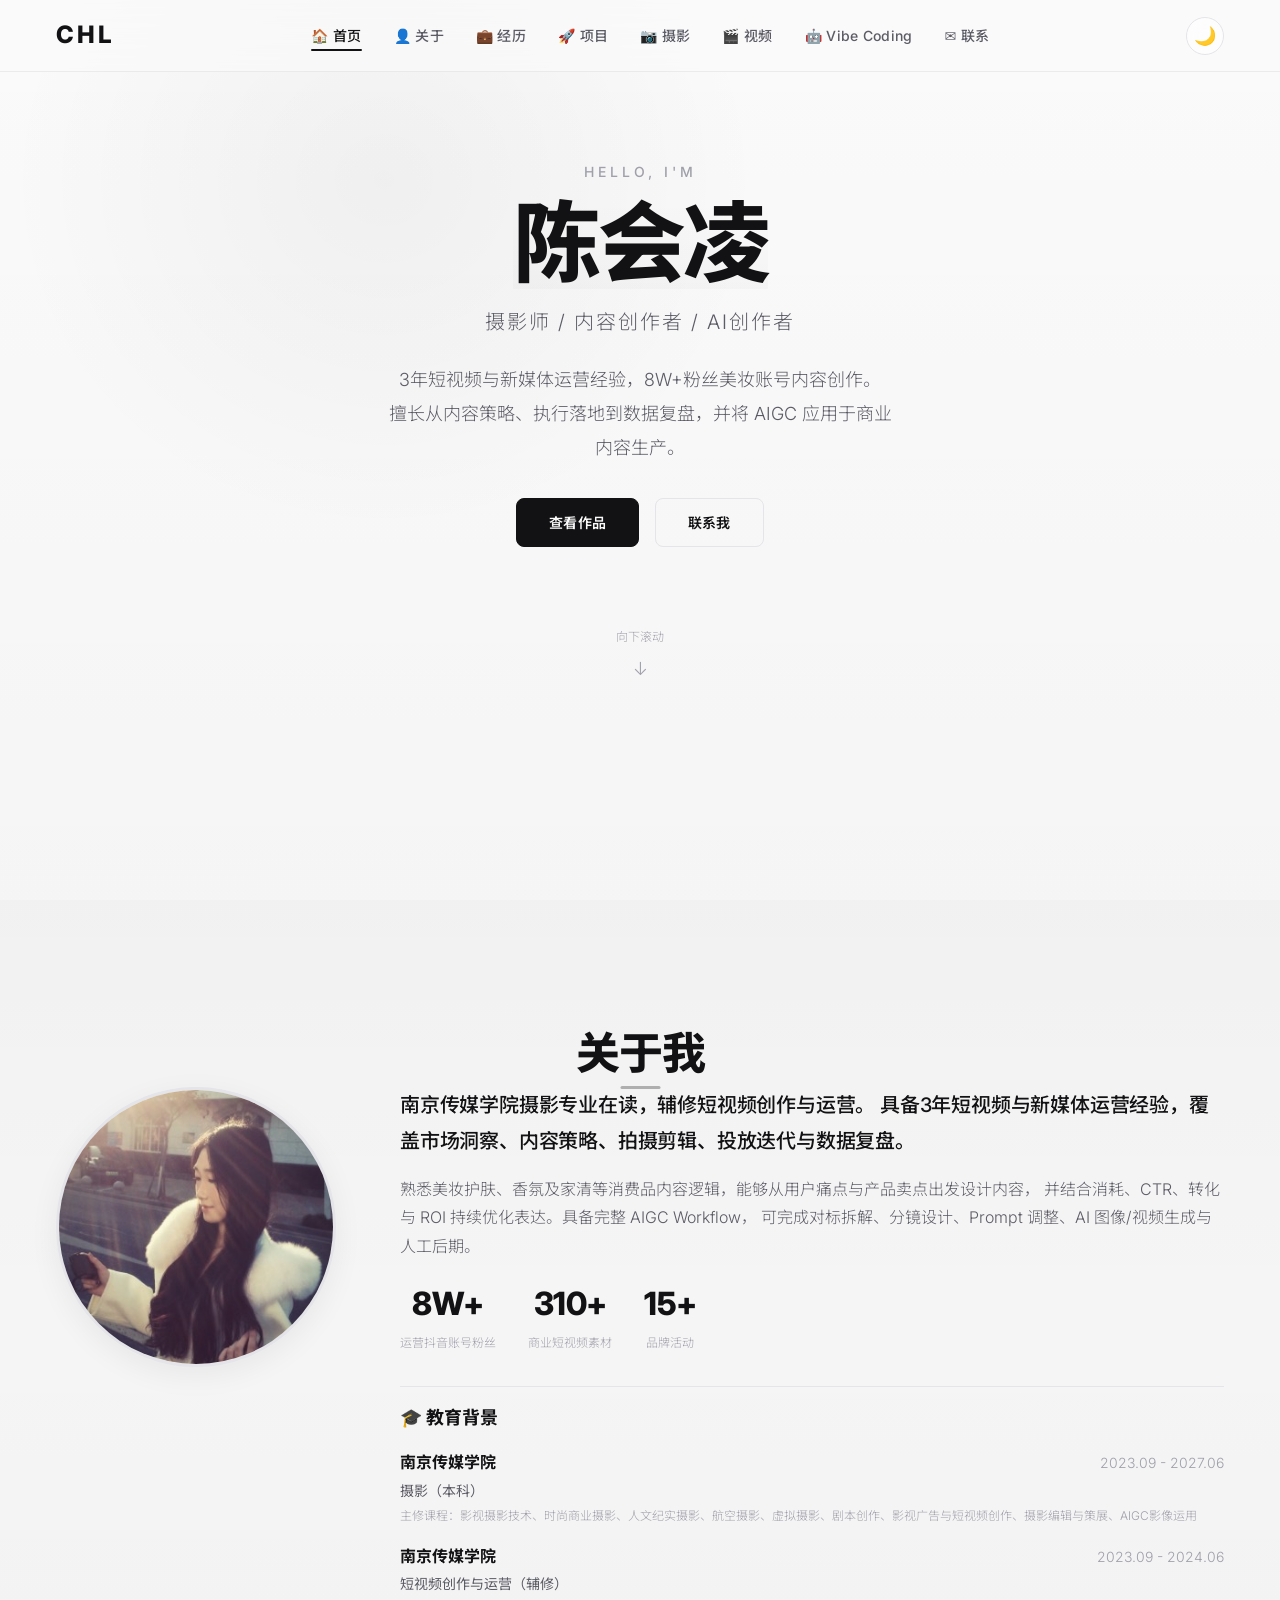
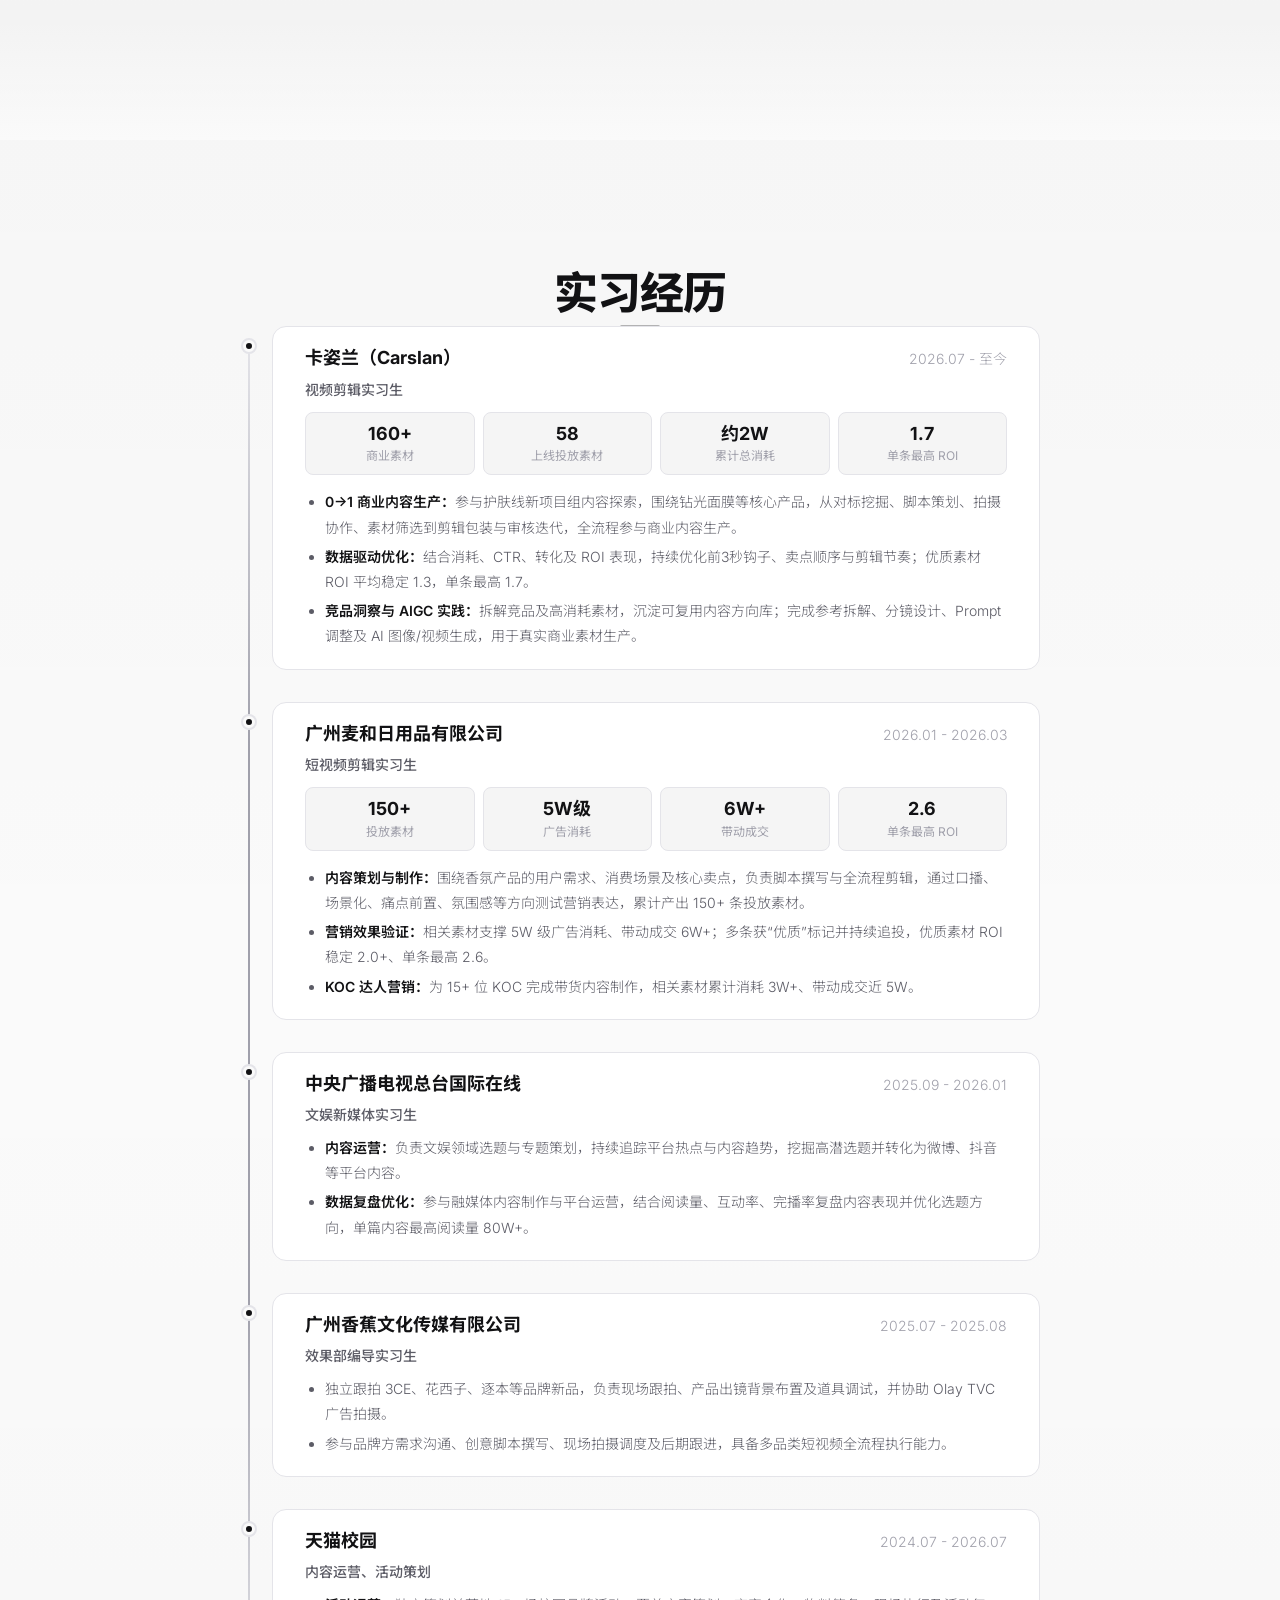
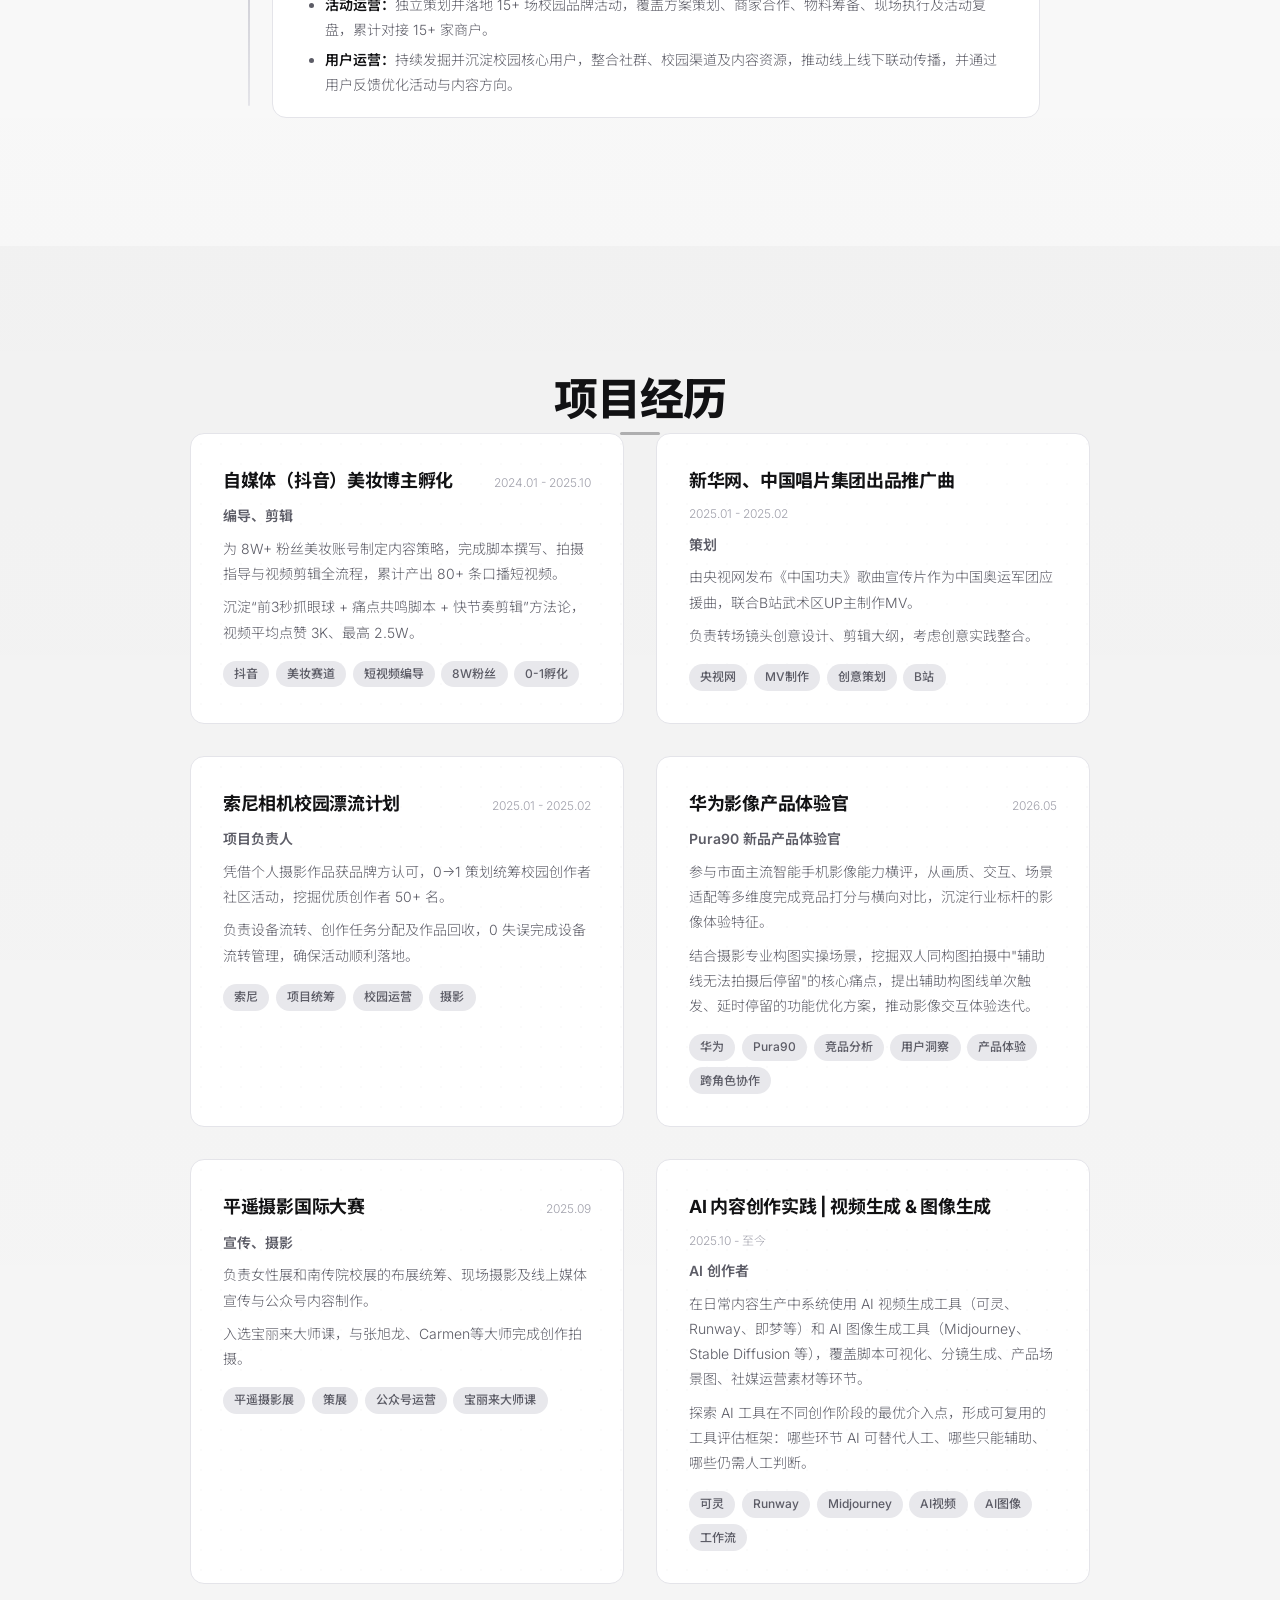
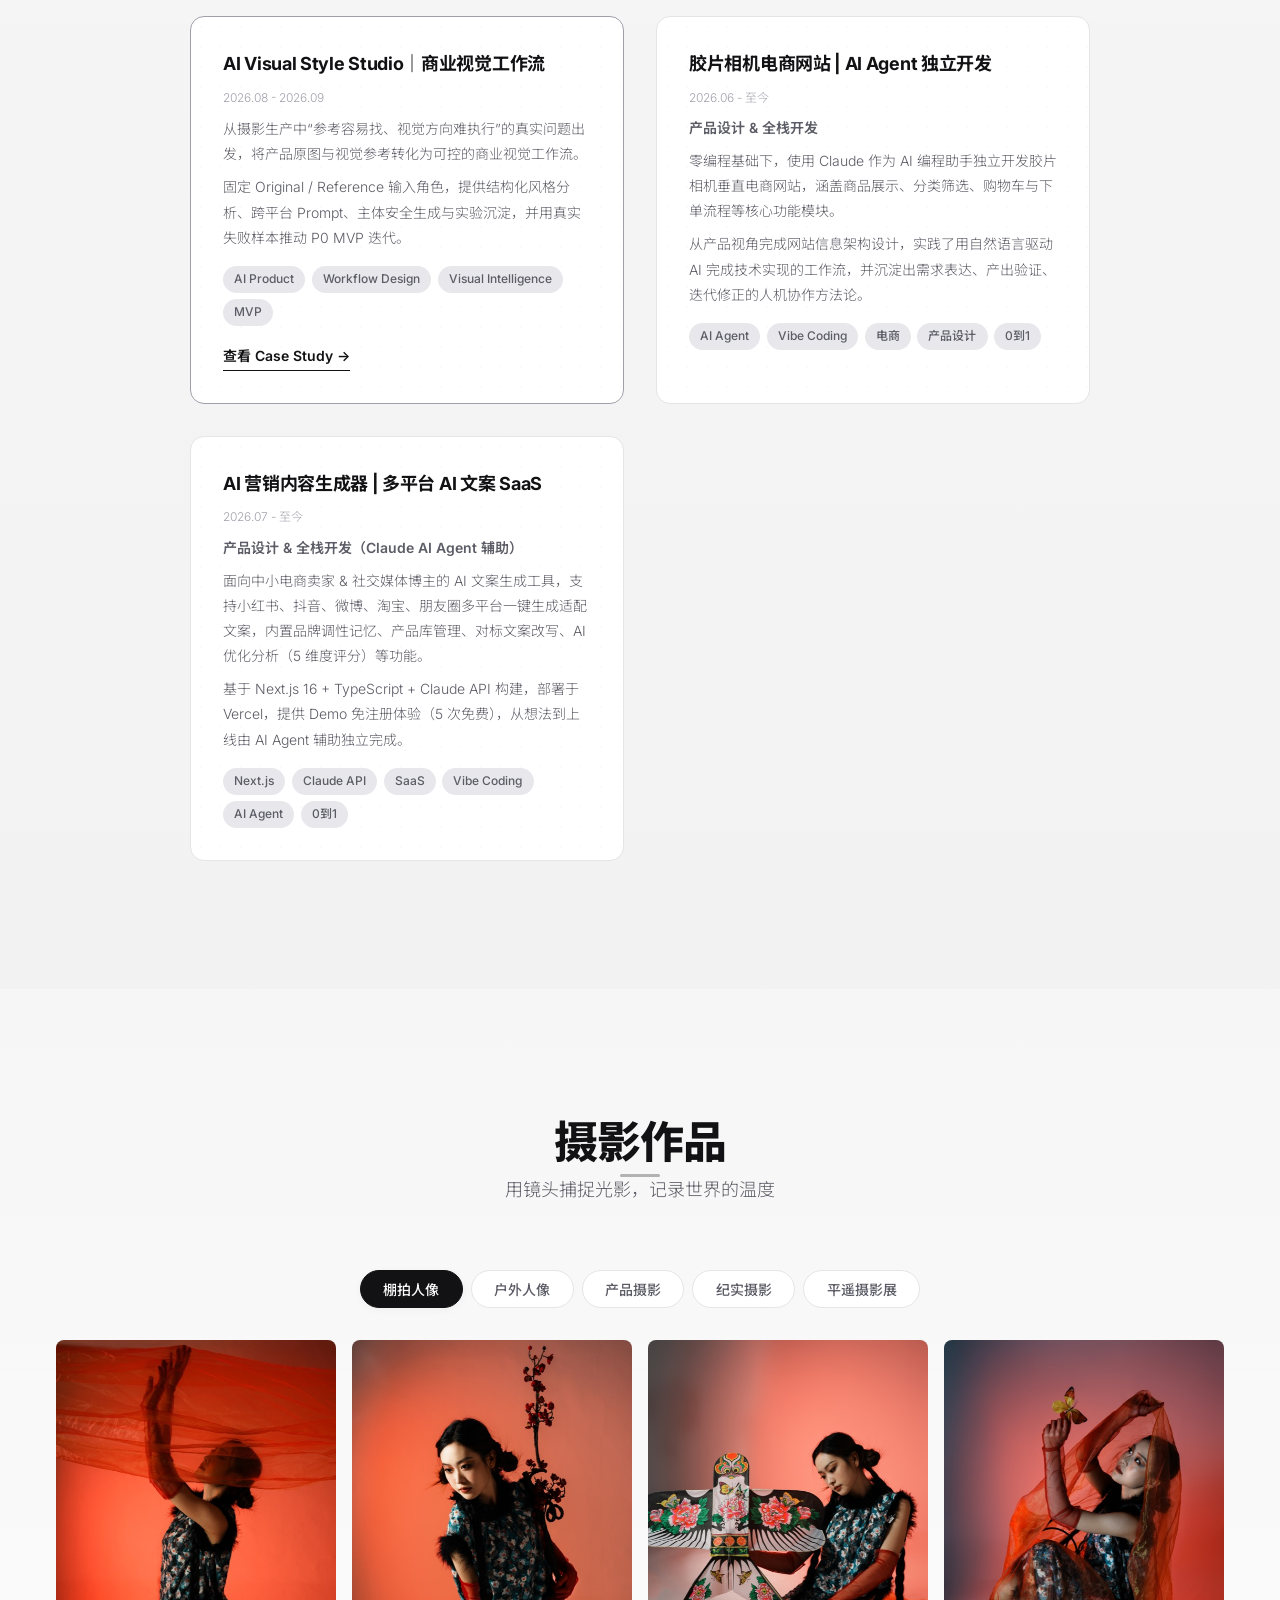
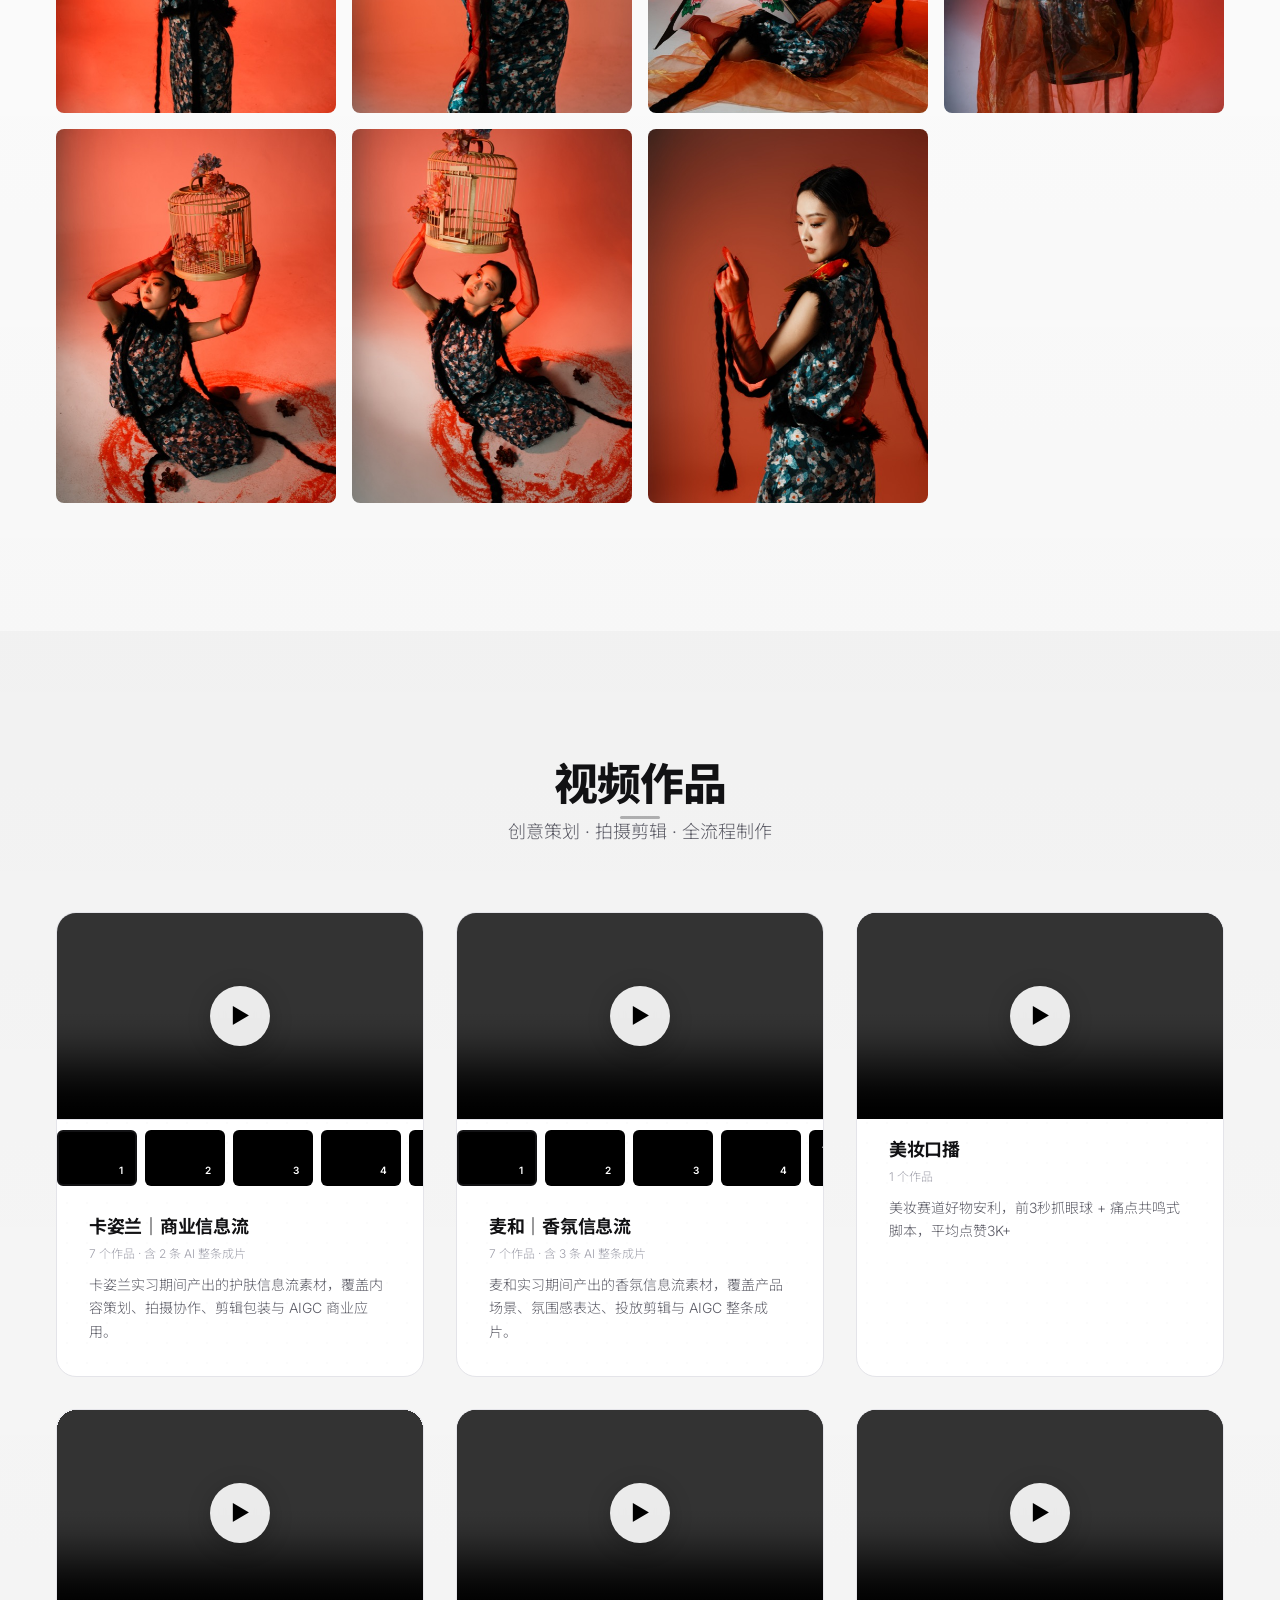
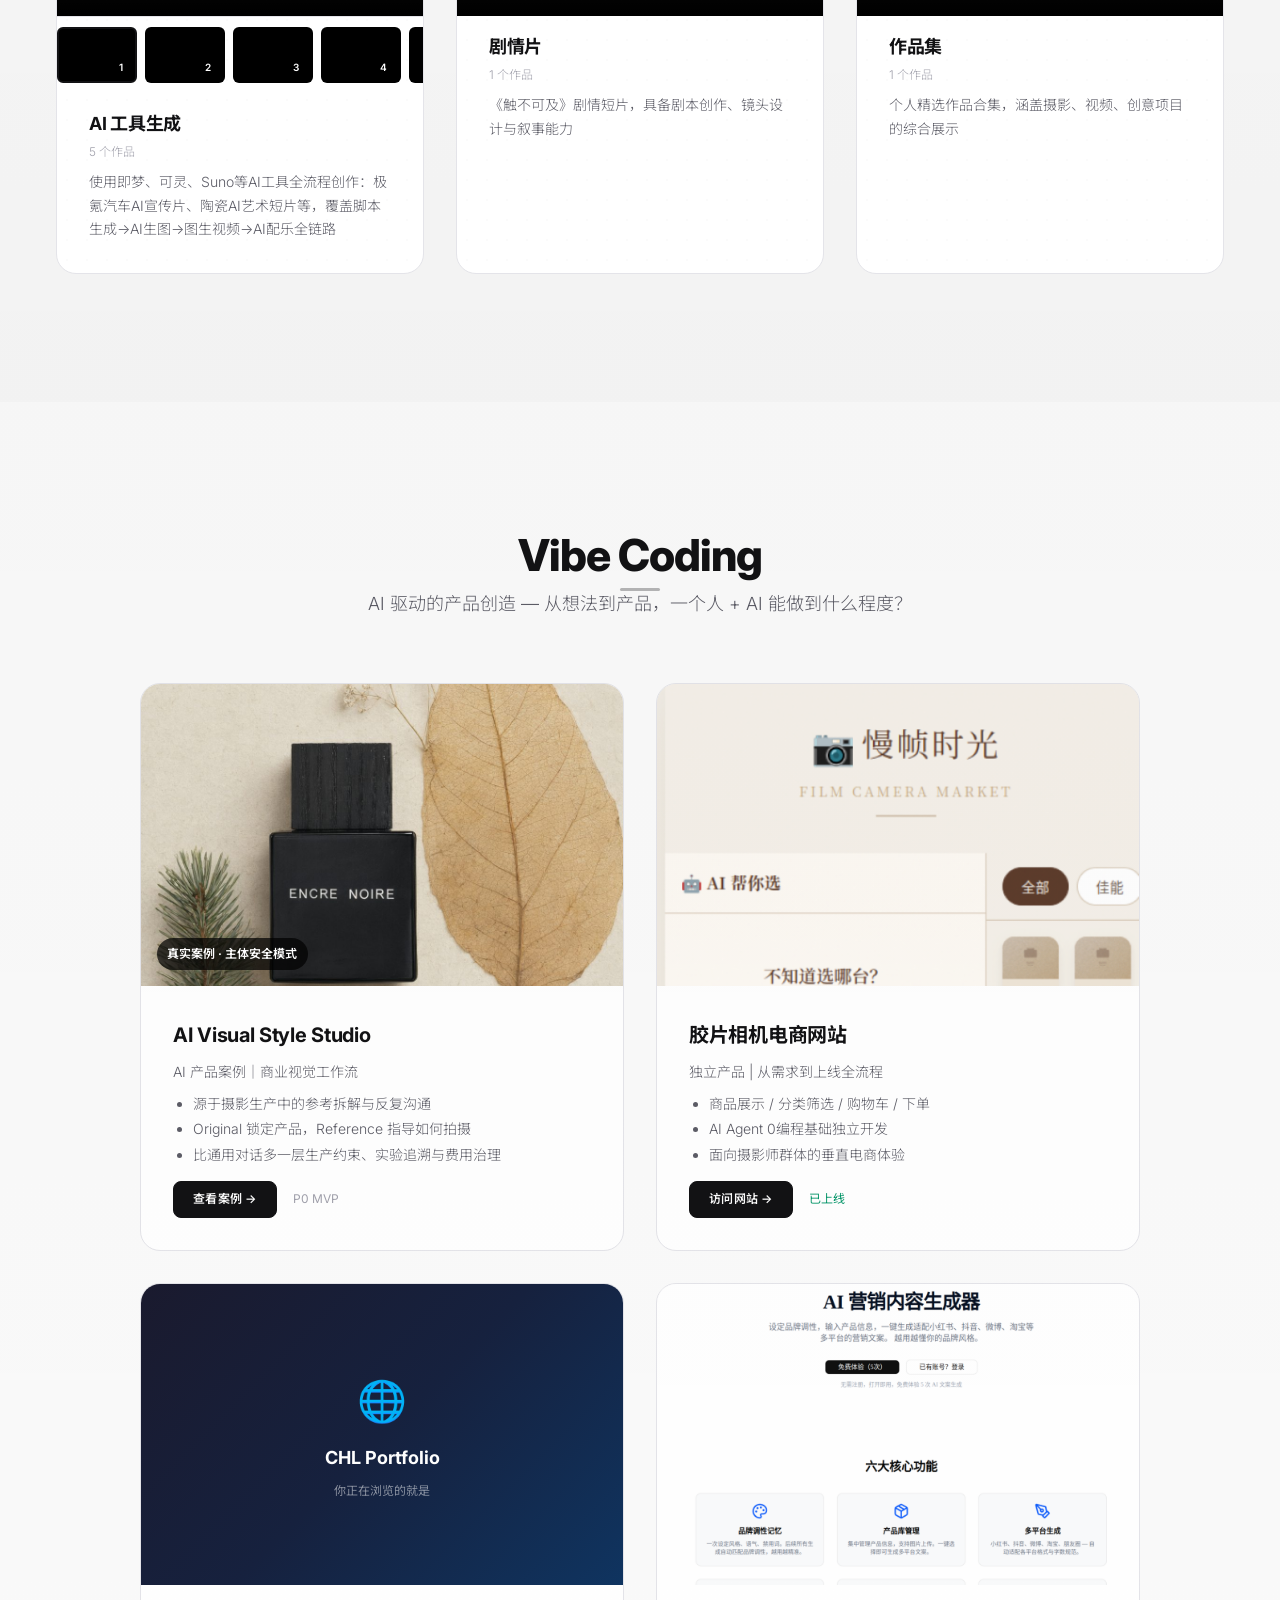
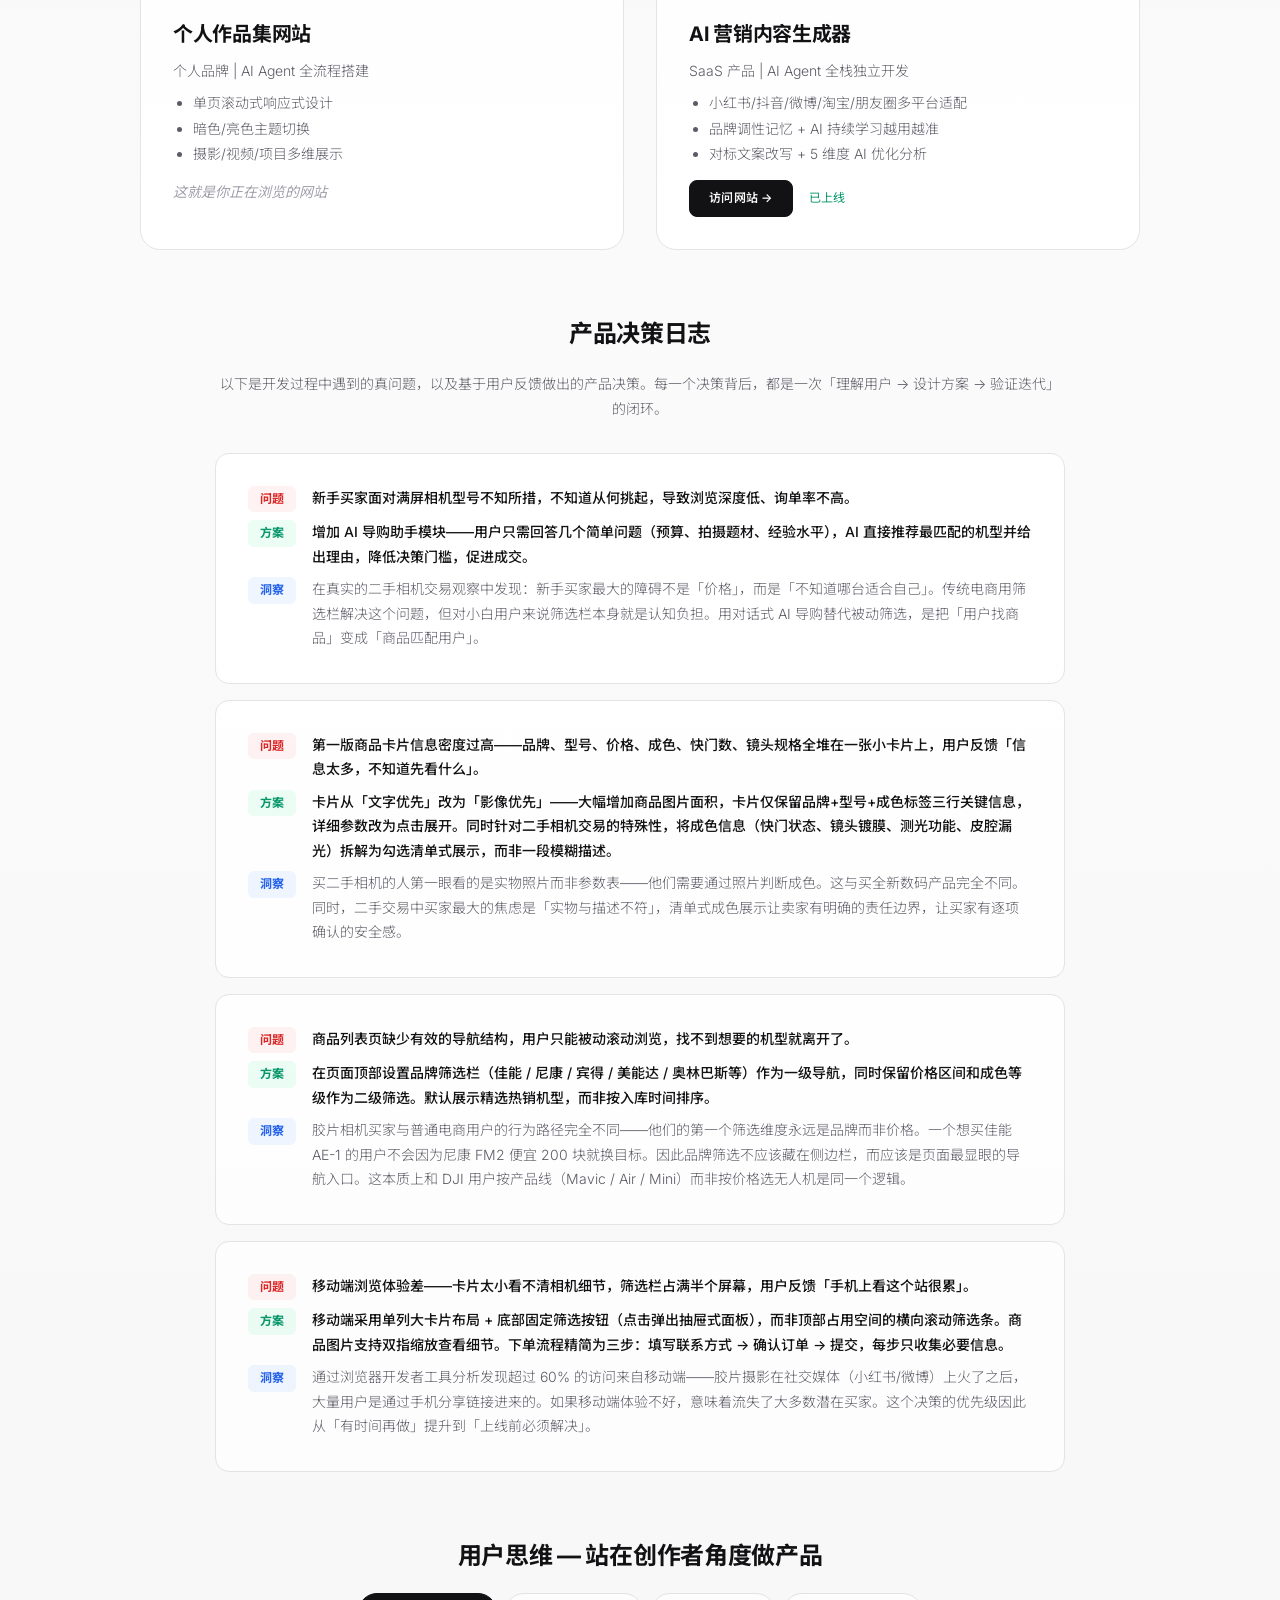
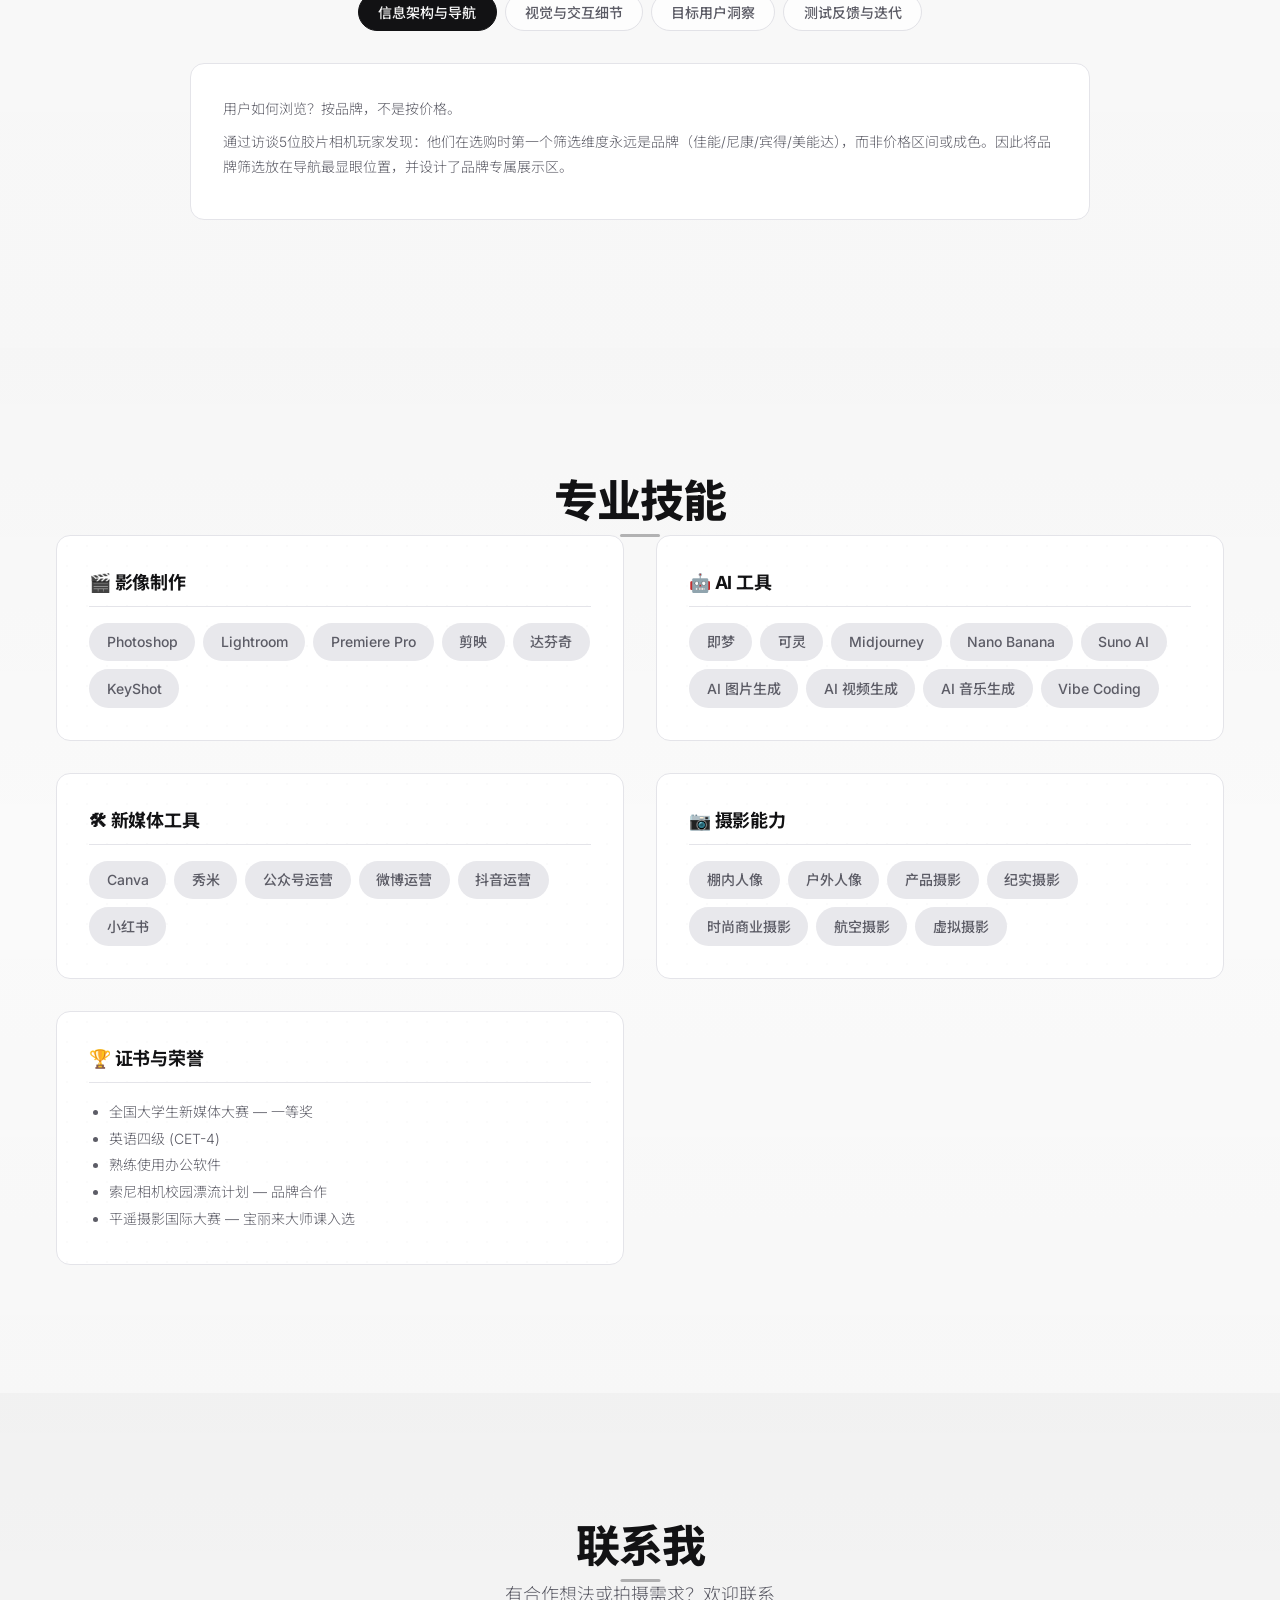
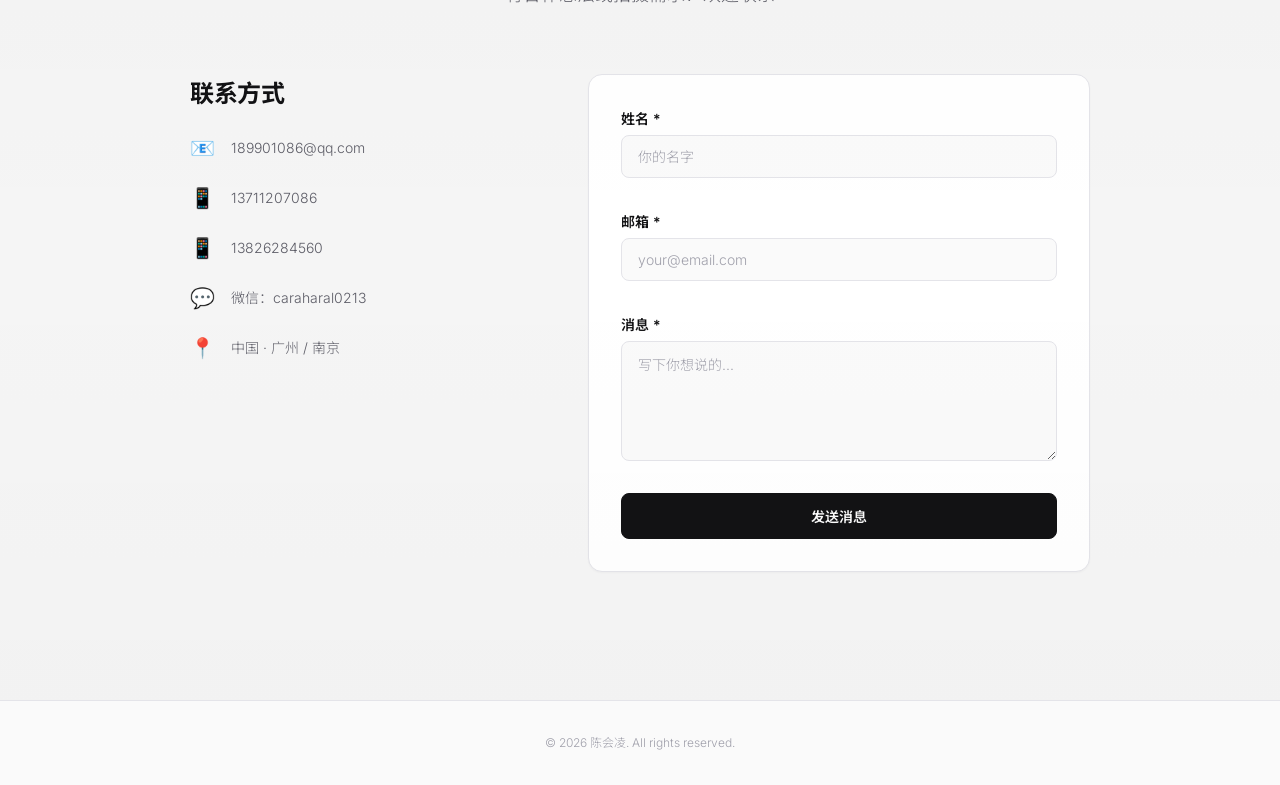
==== commit 7b1d01c9: "按品牌整理信息流视频作品" ====
--- a/index.html
+++ b/index.html
@@ -17,7 +17,7 @@
   <link rel="preconnect" href="https://fonts.gstatic.com" crossorigin>
   <link href="https://fonts.googleapis.com/css2?family=Inter:wght@300;400;500;600;700;800&family=Noto+Sans+SC:wght@300;400;500;700&display=swap" rel="stylesheet">
 
-  <link rel="stylesheet" href="css/style.css?v=20260911-1">
+  <link rel="stylesheet" href="css/style.css?v=20260911-2">
 </head>
 <body>
 
@@ -522,32 +522,57 @@
 
         <div class="video__grid">
 
-          <!-- ====== 信息流剪辑 ====== -->
+          <!-- ====== 卡姿兰商业信息流 ====== -->
           <div class="video-card">
-            <div class="video-card__main" id="player-info-flow">
-              <video src="assets/videos/info-flow/infoflow-01.mp4" muted loop playsinline controls
+            <div class="video-card__main" id="player-carslan">
+              <video src="assets/videos/info-flow/carslan/carslan-01.mp4" muted loop playsinline controls
                      preload="metadata" class="video-card__video"></video>
               <div class="video-card__overlay" onclick="toggleVideo(this)">
                 <div class="video-card__play-btn">▶</div>
               </div>
-              <button class="video-card__arrow video-card__arrow--prev" onclick="switchVideo('info-flow',-1,event)">◀</button>
-              <button class="video-card__arrow video-card__arrow--next" onclick="switchVideo('info-flow',1,event)">▶</button>
-            </div>
-            <div class="video-card__strip" id="strip-info-flow">
-              <div class="video-card__thumb video-card__thumb--active" data-idx="0" data-src="assets/videos/info-flow/infoflow-01.mp4" onclick="changeVideo('info-flow',0,this)"><video src="assets/videos/info-flow/infoflow-01.mp4" muted preload="metadata"></video><span class="video-card__thumb-index">1</span></div>
-              <div class="video-card__thumb" data-idx="1" data-src="assets/videos/info-flow/infoflow-02.mp4" onclick="changeVideo('info-flow',1,this)"><video src="assets/videos/info-flow/infoflow-02.mp4" muted preload="metadata"></video><span class="video-card__thumb-index">2</span></div>
-              <div class="video-card__thumb" data-idx="2" data-src="assets/videos/info-flow/infoflow-03.mp4" onclick="changeVideo('info-flow',2,this)"><video src="assets/videos/info-flow/infoflow-03.mp4" muted preload="metadata"></video><span class="video-card__thumb-index">3</span></div>
-              <div class="video-card__thumb" data-idx="3" data-src="assets/videos/info-flow/infoflow-04.mp4" onclick="changeVideo('info-flow',3,this)"><video src="assets/videos/info-flow/infoflow-04.mp4" muted preload="metadata"></video><span class="video-card__thumb-index">4</span></div>
-              <div class="video-card__thumb" data-idx="4" data-src="assets/videos/info-flow/infoflow-05.mp4" onclick="changeVideo('info-flow',4,this)"><video src="assets/videos/info-flow/infoflow-05.mp4" muted preload="metadata"></video><span class="video-card__thumb-index">5</span></div>
-              <div class="video-card__thumb" data-idx="5" data-src="assets/videos/info-flow/infoflow-06.mp4" onclick="changeVideo('info-flow',5,this)"><video src="assets/videos/info-flow/infoflow-06.mp4" muted preload="metadata"></video><span class="video-card__thumb-index">6</span></div>
-              <div class="video-card__thumb" data-idx="6" data-src="assets/videos/info-flow/infoflow-ai-01.mp4" onclick="changeVideo('info-flow',6,this)"><video src="assets/videos/info-flow/infoflow-ai-01.mp4" muted preload="metadata"></video><span class="video-card__thumb-index">7</span></div>
-              <div class="video-card__thumb" data-idx="7" data-src="assets/videos/info-flow/infoflow-ai-02.mp4" onclick="changeVideo('info-flow',7,this)"><video src="assets/videos/info-flow/infoflow-ai-02.mp4" muted preload="metadata"></video><span class="video-card__thumb-index">8</span></div>
-              <div class="video-card__thumb" data-idx="8" data-src="assets/videos/info-flow/infoflow-ai-03.mp4" onclick="changeVideo('info-flow',8,this)"><video src="assets/videos/info-flow/infoflow-ai-03.mp4" muted preload="metadata"></video><span class="video-card__thumb-index">9</span></div>
+              <button class="video-card__arrow video-card__arrow--prev" onclick="switchVideo('carslan',-1,event)" aria-label="上一条卡姿兰作品">◀</button>
+              <button class="video-card__arrow video-card__arrow--next" onclick="switchVideo('carslan',1,event)" aria-label="下一条卡姿兰作品">▶</button>
+            </div>
+            <div class="video-card__strip" id="strip-carslan">
+              <div class="video-card__thumb video-card__thumb--active" data-idx="0" data-src="assets/videos/info-flow/carslan/carslan-01.mp4" onclick="changeVideo('carslan',0,this)"><video src="assets/videos/info-flow/carslan/carslan-01.mp4" muted preload="metadata"></video><span class="video-card__thumb-index">1</span></div>
+              <div class="video-card__thumb" data-idx="1" data-src="assets/videos/info-flow/carslan/carslan-02.mp4" onclick="changeVideo('carslan',1,this)"><video src="assets/videos/info-flow/carslan/carslan-02.mp4" muted preload="metadata"></video><span class="video-card__thumb-index">2</span></div>
+              <div class="video-card__thumb" data-idx="2" data-src="assets/videos/info-flow/carslan/carslan-03.mp4" onclick="changeVideo('carslan',2,this)"><video src="assets/videos/info-flow/carslan/carslan-03.mp4" muted preload="metadata"></video><span class="video-card__thumb-index">3</span></div>
+              <div class="video-card__thumb" data-idx="3" data-src="assets/videos/info-flow/carslan/carslan-04.mp4" onclick="changeVideo('carslan',3,this)"><video src="assets/videos/info-flow/carslan/carslan-04.mp4" muted preload="metadata"></video><span class="video-card__thumb-index">4</span></div>
+              <div class="video-card__thumb" data-idx="4" data-src="assets/videos/info-flow/carslan/carslan-05.mp4" onclick="changeVideo('carslan',4,this)"><video src="assets/videos/info-flow/carslan/carslan-05.mp4" muted preload="metadata"></video><span class="video-card__thumb-index">5</span></div>
+              <div class="video-card__thumb" data-idx="5" data-src="assets/videos/info-flow/carslan/carslan-ai-01.mp4" onclick="changeVideo('carslan',5,this)"><video src="assets/videos/info-flow/carslan/carslan-ai-01.mp4" muted preload="metadata"></video><span class="video-card__thumb-badge">AI成片</span><span class="video-card__thumb-index">6</span></div>
+              <div class="video-card__thumb" data-idx="6" data-src="assets/videos/info-flow/carslan/carslan-ai-02.mp4" onclick="changeVideo('carslan',6,this)"><video src="assets/videos/info-flow/carslan/carslan-ai-02.mp4" muted preload="metadata"></video><span class="video-card__thumb-badge">AI成片</span><span class="video-card__thumb-index">7</span></div>
             </div>
             <div class="video-card__body">
-              <h3 class="video-card__title">信息流剪辑</h3>
-              <p class="video-card__count">9 个作品</p>
-              <p class="video-card__desc">高转化信息流广告素材，ROI稳定1.8+，多次获优质标记持续追投</p>
+              <h3 class="video-card__title">卡姿兰｜商业信息流</h3>
+              <p class="video-card__count">7 个作品 · 含 2 条 AI 整条成片</p>
+              <p class="video-card__desc">卡姿兰实习期间产出的护肤信息流素材，覆盖内容策划、拍摄协作、剪辑包装与 AIGC 商业应用。</p>
+            </div>
+          </div>
+
+          <!-- ====== 麦和香氛信息流 ====== -->
+          <div class="video-card">
+            <div class="video-card__main" id="player-maihe">
+              <video src="assets/videos/info-flow/maihe/maihe-01.mp4" muted loop playsinline controls
+                     preload="metadata" class="video-card__video"></video>
+              <div class="video-card__overlay" onclick="toggleVideo(this)">
+                <div class="video-card__play-btn">▶</div>
+              </div>
+              <button class="video-card__arrow video-card__arrow--prev" onclick="switchVideo('maihe',-1,event)" aria-label="上一条麦和作品">◀</button>
+              <button class="video-card__arrow video-card__arrow--next" onclick="switchVideo('maihe',1,event)" aria-label="下一条麦和作品">▶</button>
+            </div>
+            <div class="video-card__strip" id="strip-maihe">
+              <div class="video-card__thumb video-card__thumb--active" data-idx="0" data-src="assets/videos/info-flow/maihe/maihe-01.mp4" onclick="changeVideo('maihe',0,this)"><video src="assets/videos/info-flow/maihe/maihe-01.mp4" muted preload="metadata"></video><span class="video-card__thumb-index">1</span></div>
+              <div class="video-card__thumb" data-idx="1" data-src="assets/videos/info-flow/maihe/maihe-02.mp4" onclick="changeVideo('maihe',1,this)"><video src="assets/videos/info-flow/maihe/maihe-02.mp4" muted preload="metadata"></video><span class="video-card__thumb-index">2</span></div>
+              <div class="video-card__thumb" data-idx="2" data-src="assets/videos/info-flow/maihe/maihe-03.mp4" onclick="changeVideo('maihe',2,this)"><video src="assets/videos/info-flow/maihe/maihe-03.mp4" muted preload="metadata"></video><span class="video-card__thumb-index">3</span></div>
+              <div class="video-card__thumb" data-idx="3" data-src="assets/videos/info-flow/maihe/maihe-04.mp4" onclick="changeVideo('maihe',3,this)"><video src="assets/videos/info-flow/maihe/maihe-04.mp4" muted preload="metadata"></video><span class="video-card__thumb-index">4</span></div>
+              <div class="video-card__thumb" data-idx="4" data-src="assets/videos/info-flow/maihe/maihe-ai-01.mp4" onclick="changeVideo('maihe',4,this)"><video src="assets/videos/info-flow/maihe/maihe-ai-01.mp4" muted preload="metadata"></video><span class="video-card__thumb-badge">AI成片</span><span class="video-card__thumb-index">5</span></div>
+              <div class="video-card__thumb" data-idx="5" data-src="assets/videos/info-flow/maihe/maihe-ai-02.mp4" onclick="changeVideo('maihe',5,this)"><video src="assets/videos/info-flow/maihe/maihe-ai-02.mp4" muted preload="metadata"></video><span class="video-card__thumb-badge">AI成片</span><span class="video-card__thumb-index">6</span></div>
+              <div class="video-card__thumb" data-idx="6" data-src="assets/videos/info-flow/maihe/maihe-ai-03.mp4" onclick="changeVideo('maihe',6,this)"><video src="assets/videos/info-flow/maihe/maihe-ai-03.mp4" muted preload="metadata"></video><span class="video-card__thumb-badge">AI成片</span><span class="video-card__thumb-index">7</span></div>
+            </div>
+            <div class="video-card__body">
+              <h3 class="video-card__title">麦和｜香氛信息流</h3>
+              <p class="video-card__count">7 个作品 · 含 3 条 AI 整条成片</p>
+              <p class="video-card__desc">麦和实习期间产出的香氛信息流素材，覆盖产品场景、氛围感表达、投放剪辑与 AIGC 整条成片。</p>
             </div>
           </div>
 
--- a/css/style.css
+++ b/css/style.css
@@ -1023,6 +1023,18 @@
   font-weight: var(--fw-semibold);
 }
 
+.video-card__thumb-badge {
+  position: absolute;
+  top: 4px; left: 5px;
+  padding: 2px 6px;
+  border-radius: 10px;
+  background: rgba(0,0,0,0.72);
+  color: #fff;
+  font-size: 10px;
+  font-weight: var(--fw-semibold);
+  line-height: 1.3;
+}
+
 /* === Card Body (text) === */
 .video-card__body {
   padding: var(--spacing-sm) var(--spacing-md) var(--spacing-md);
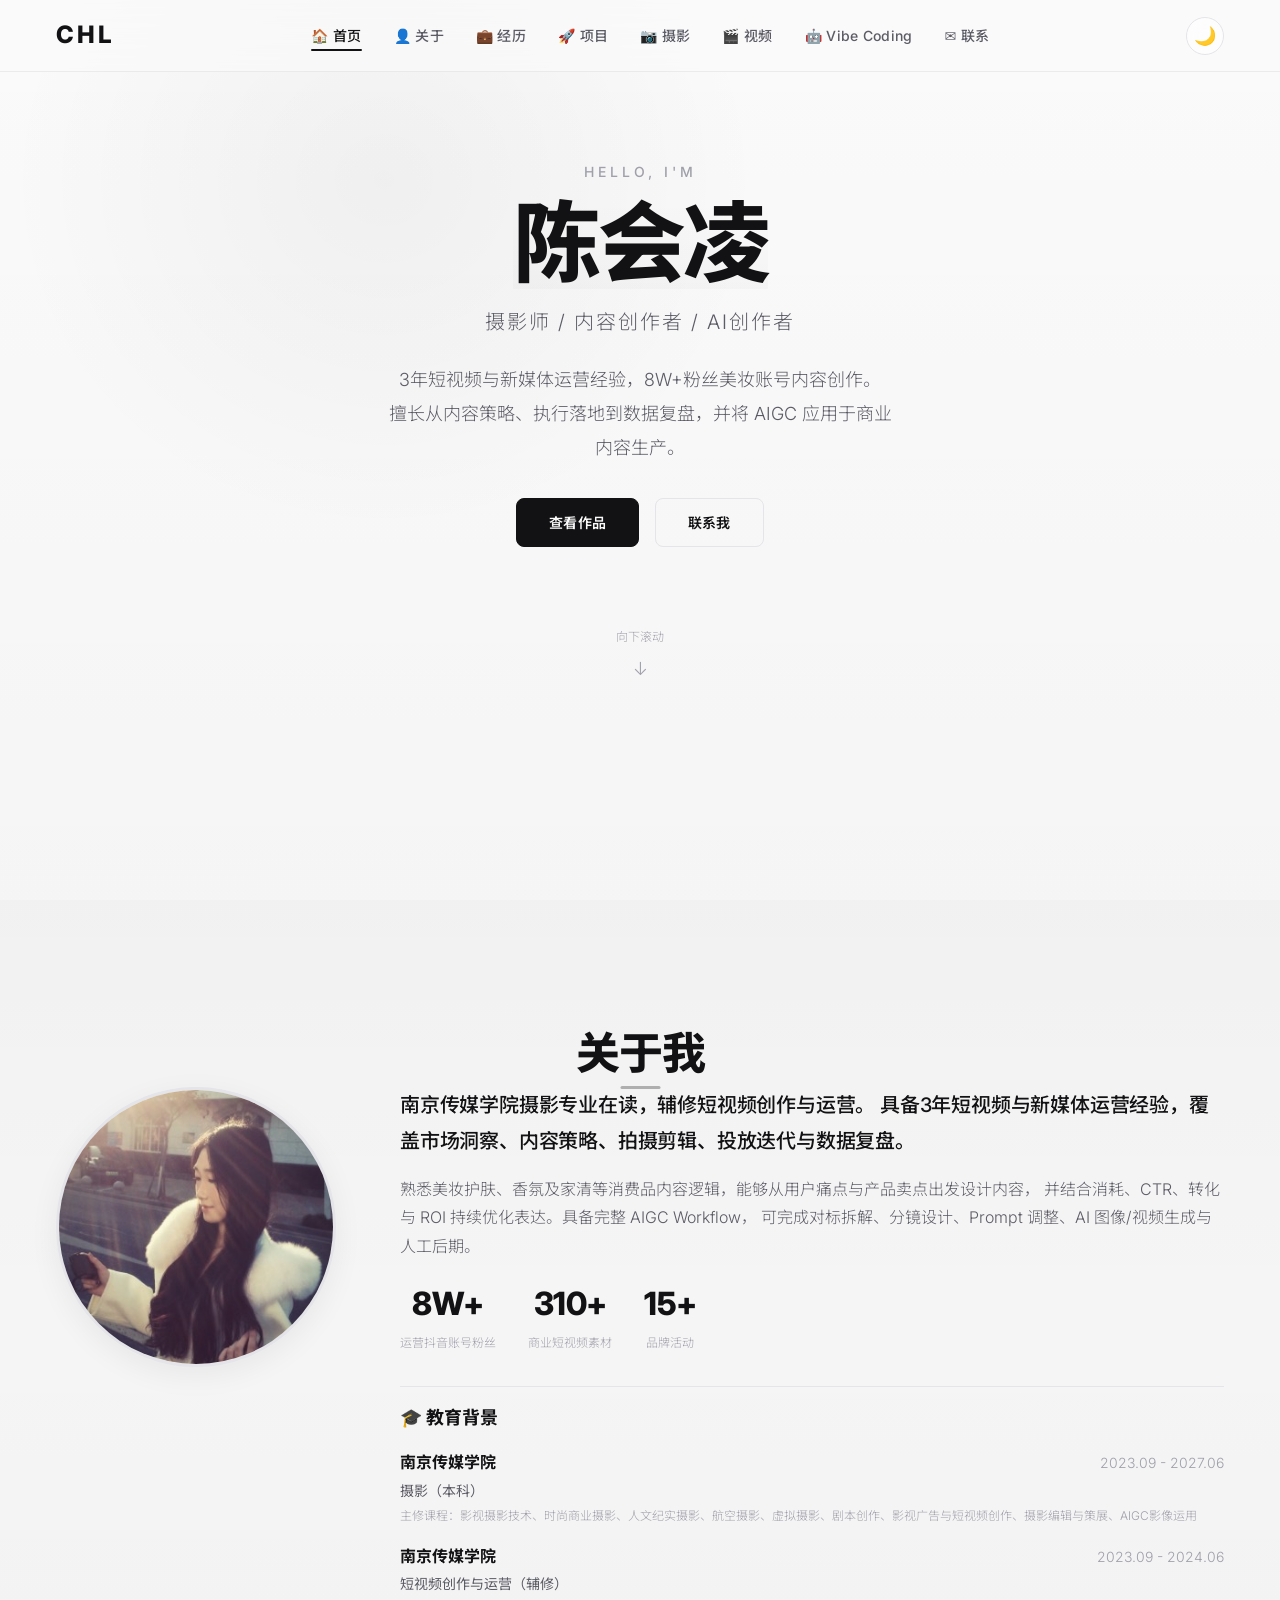
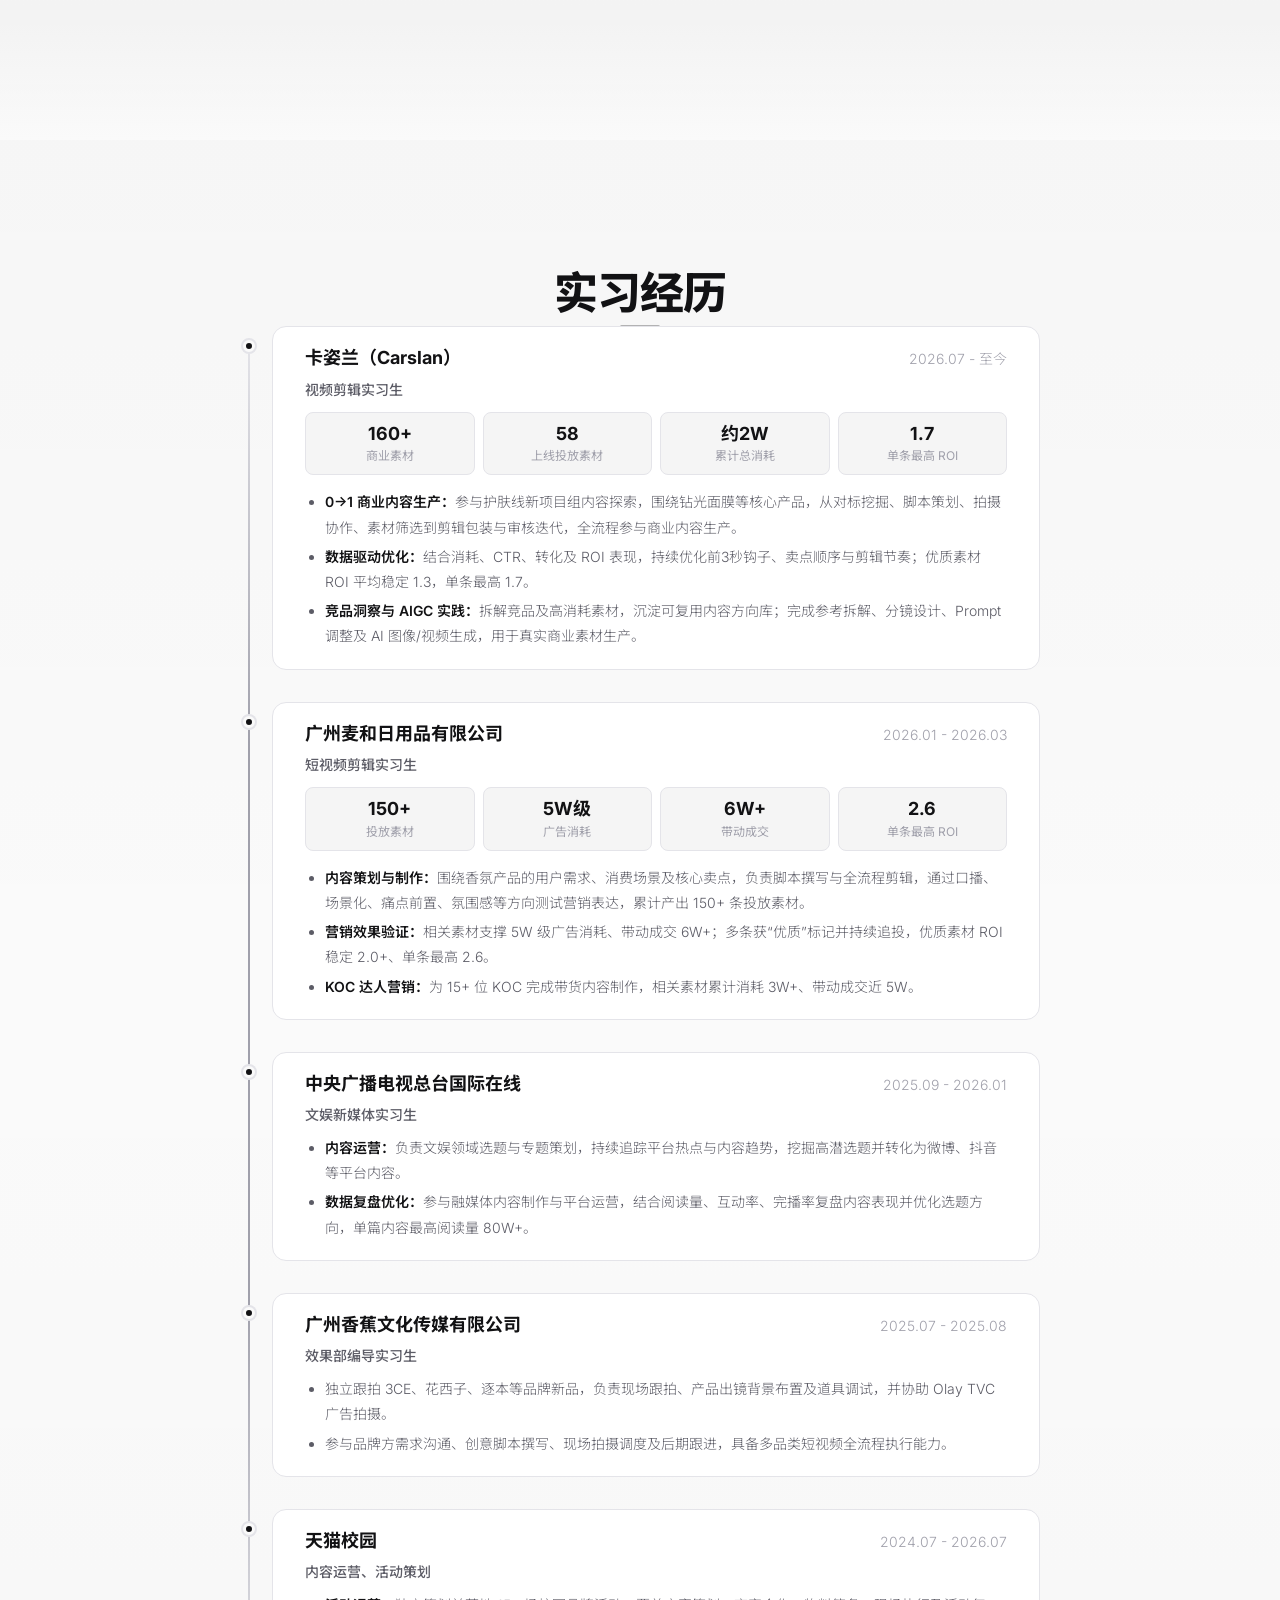
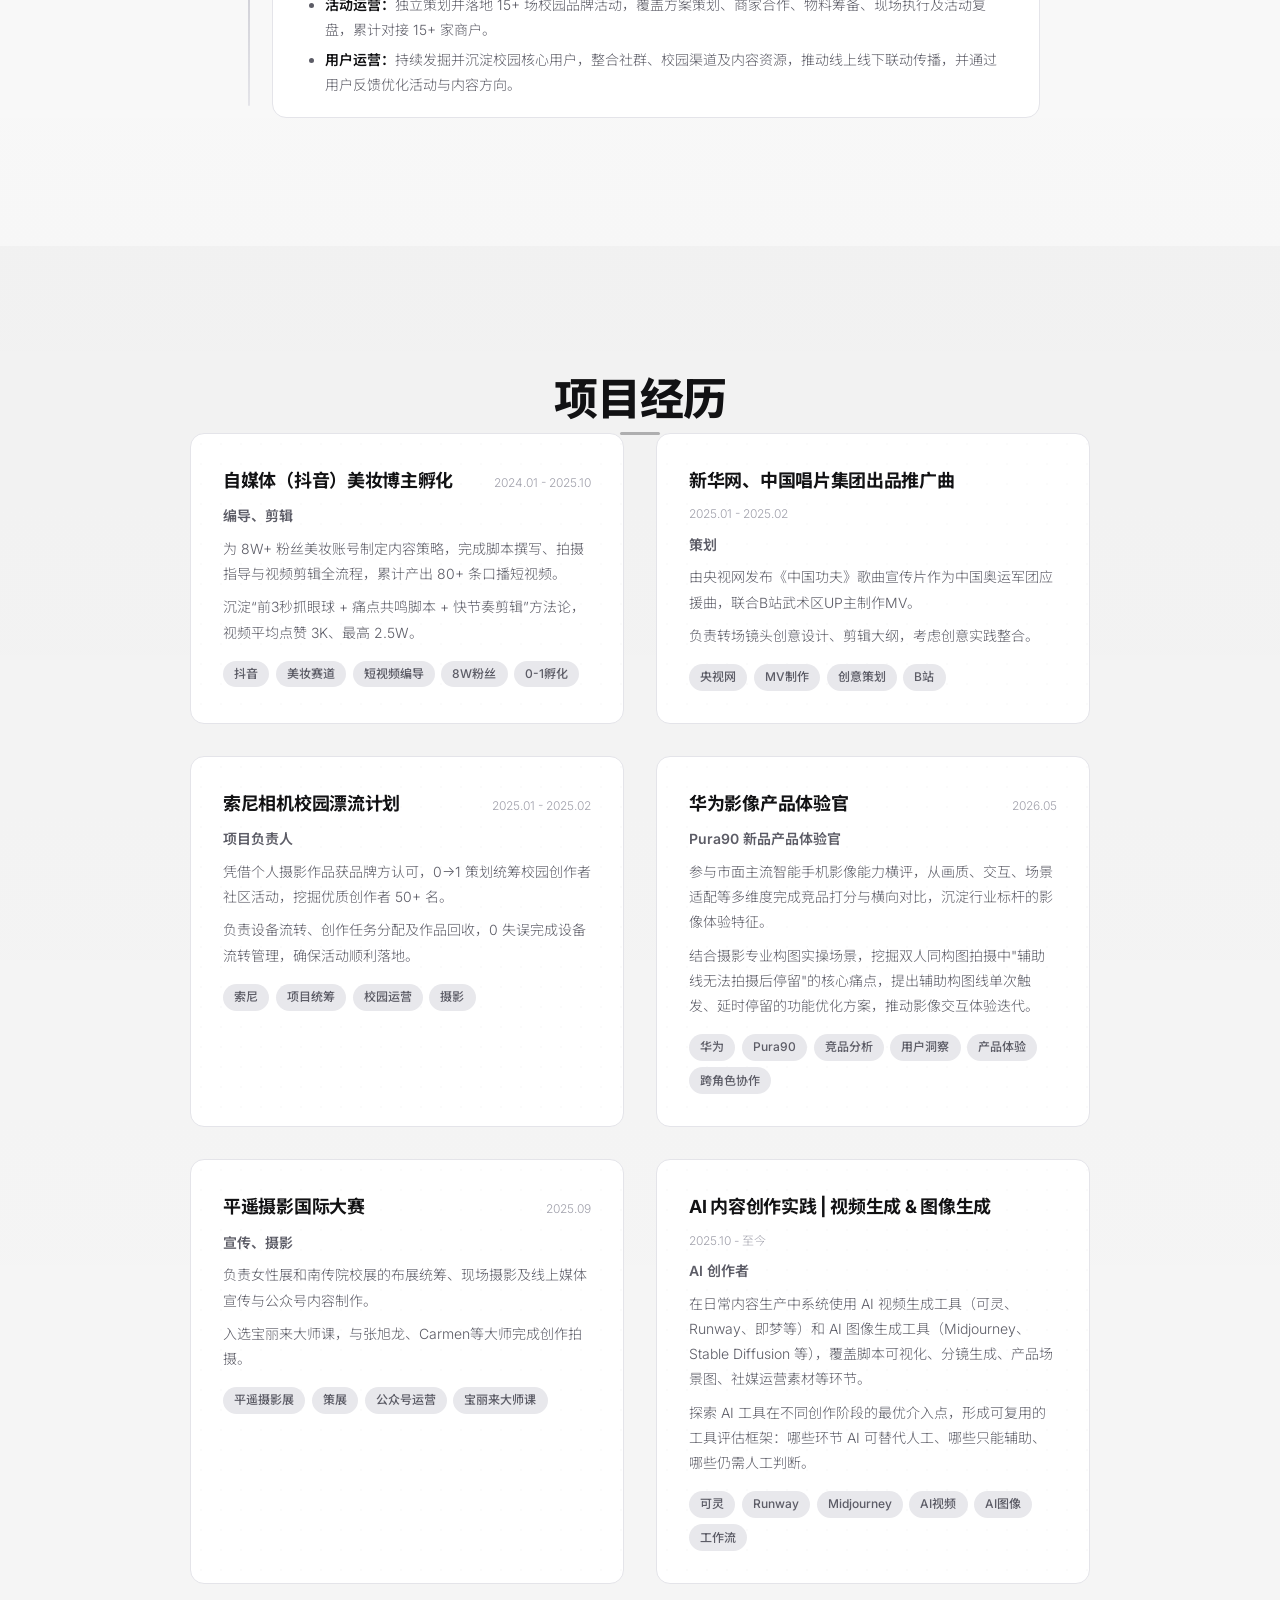
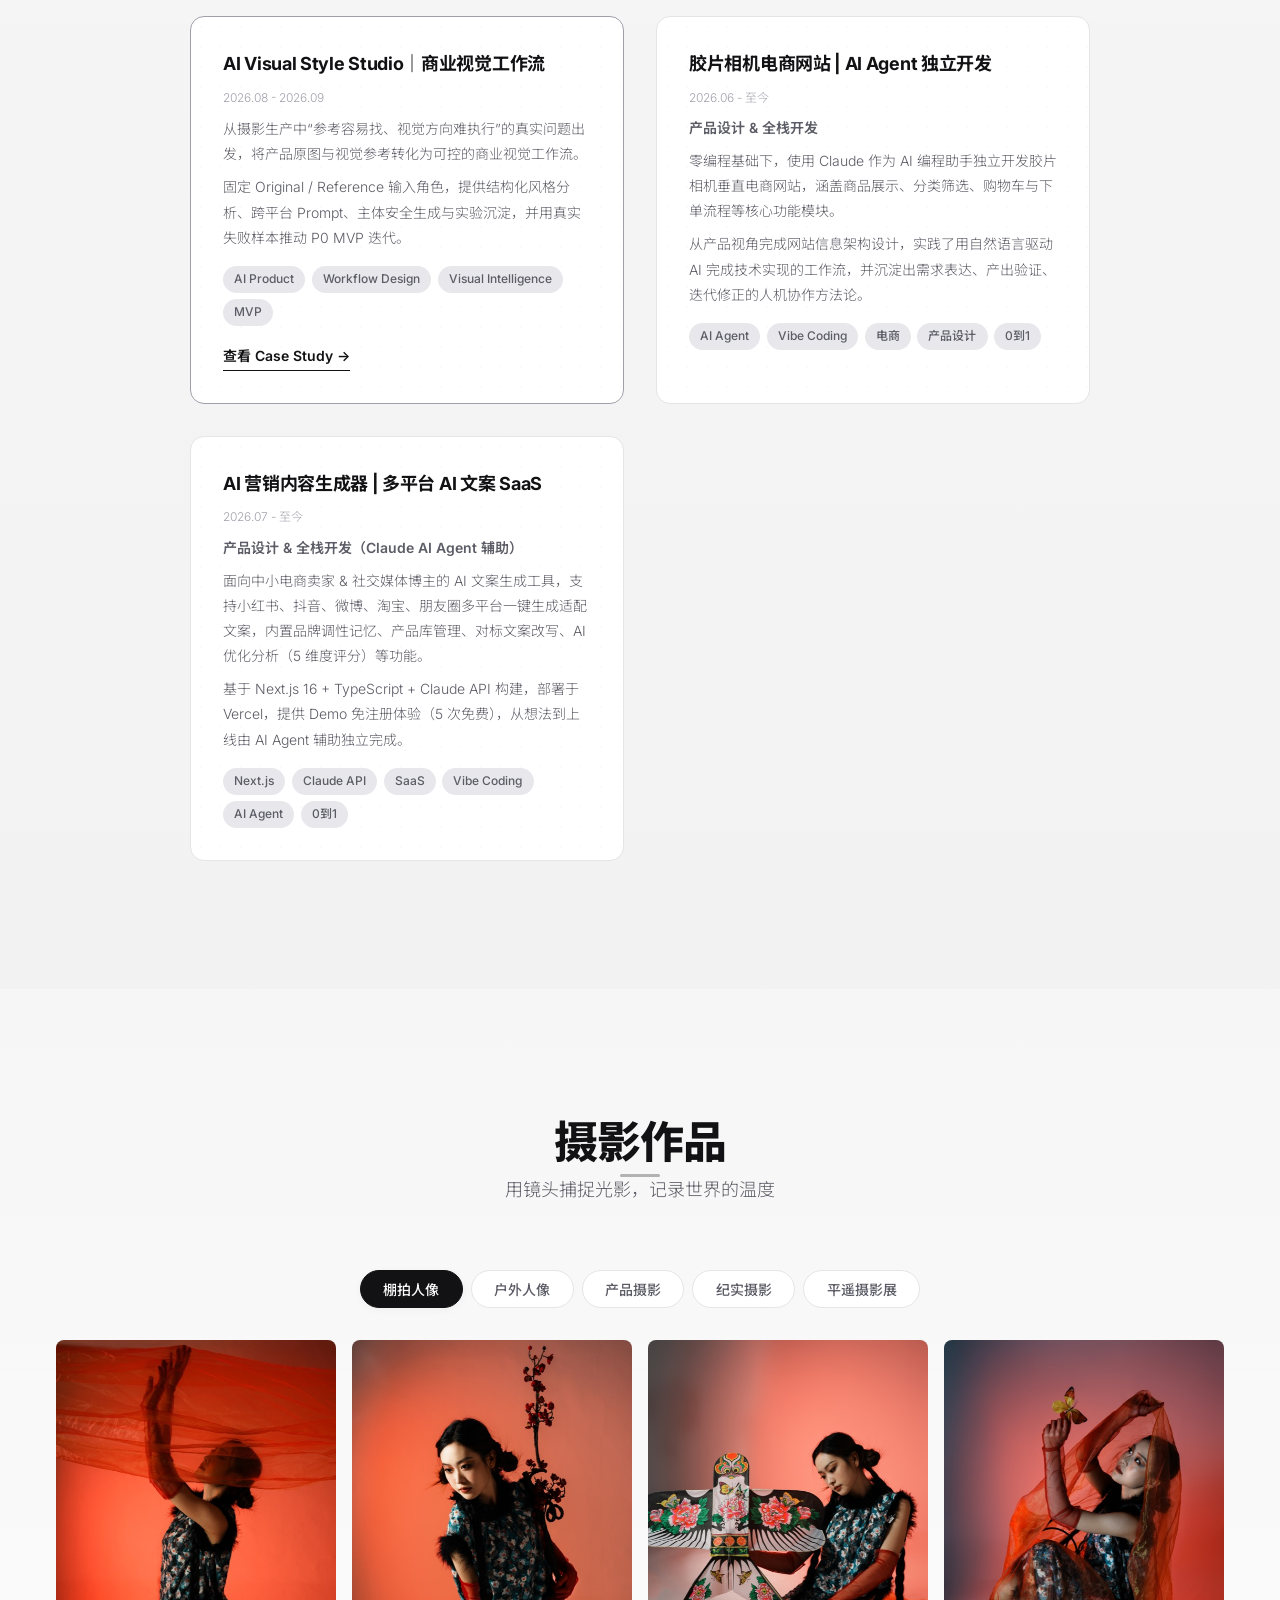
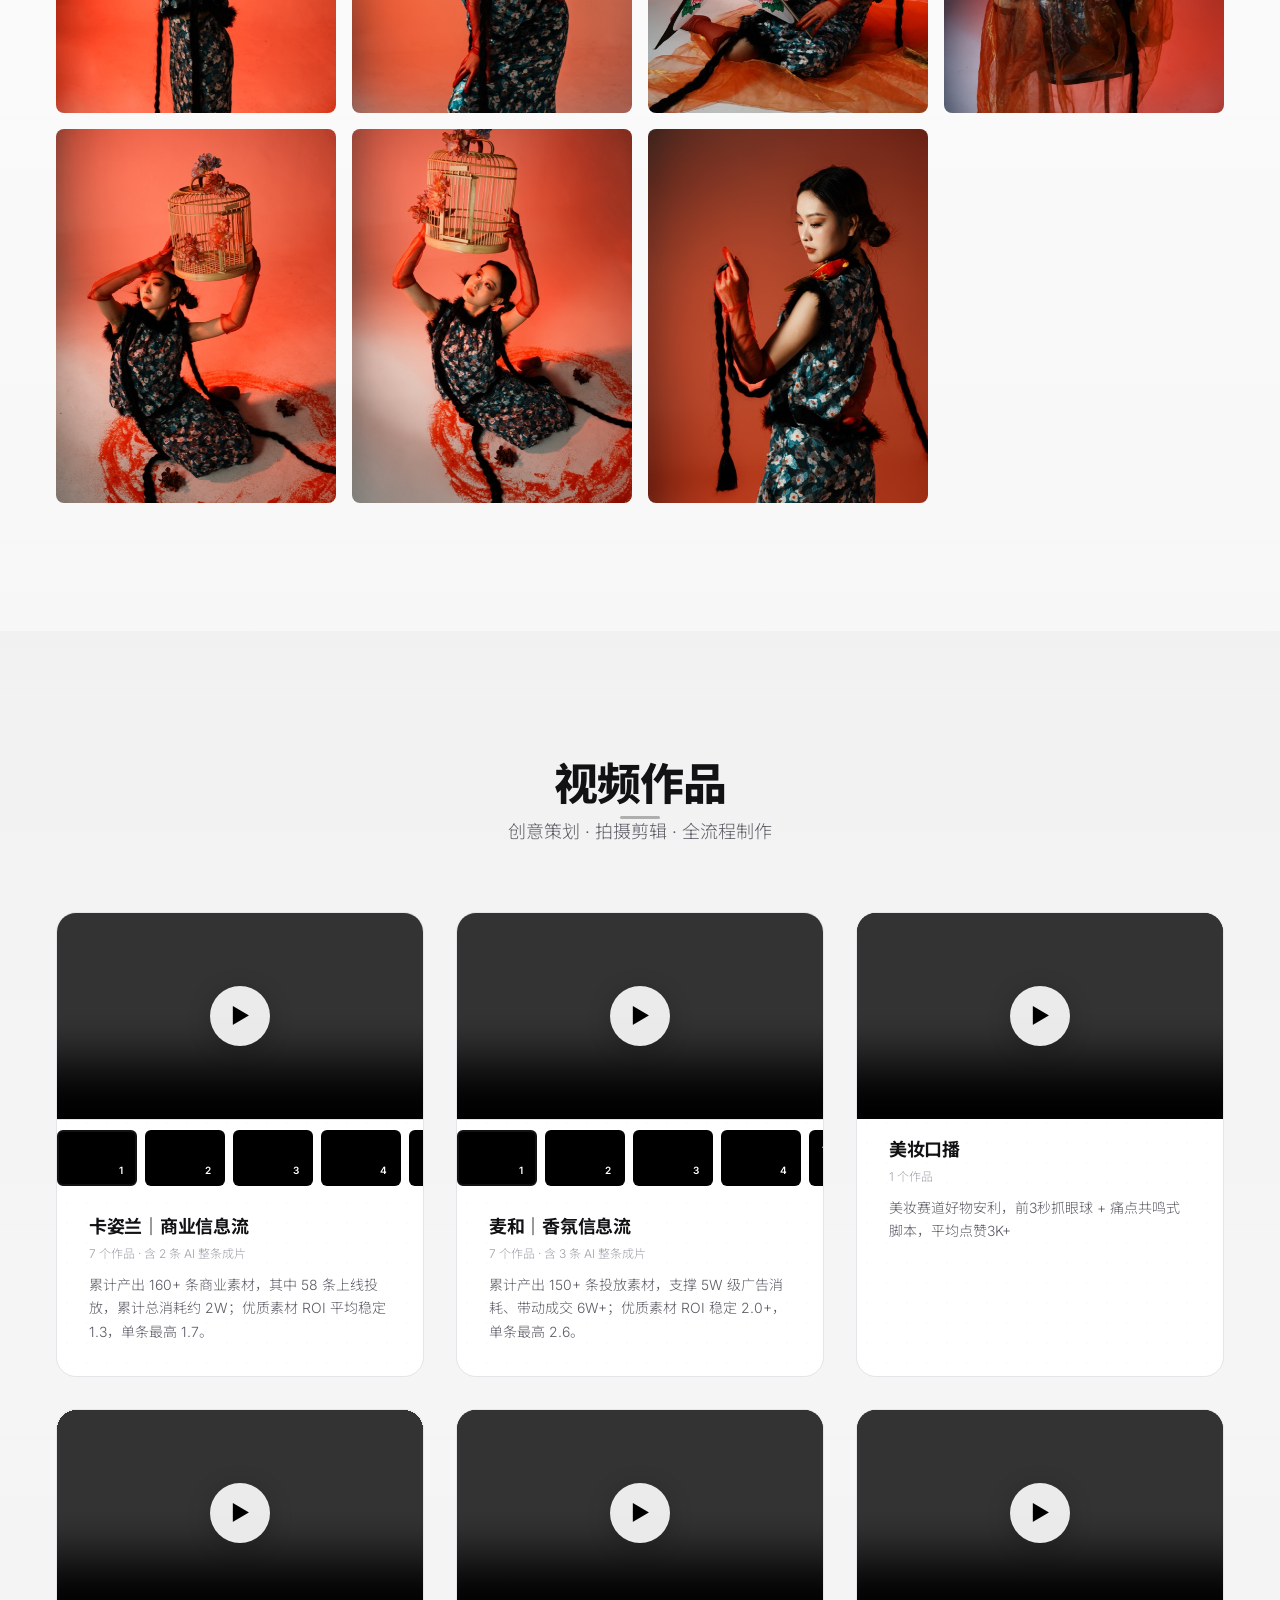
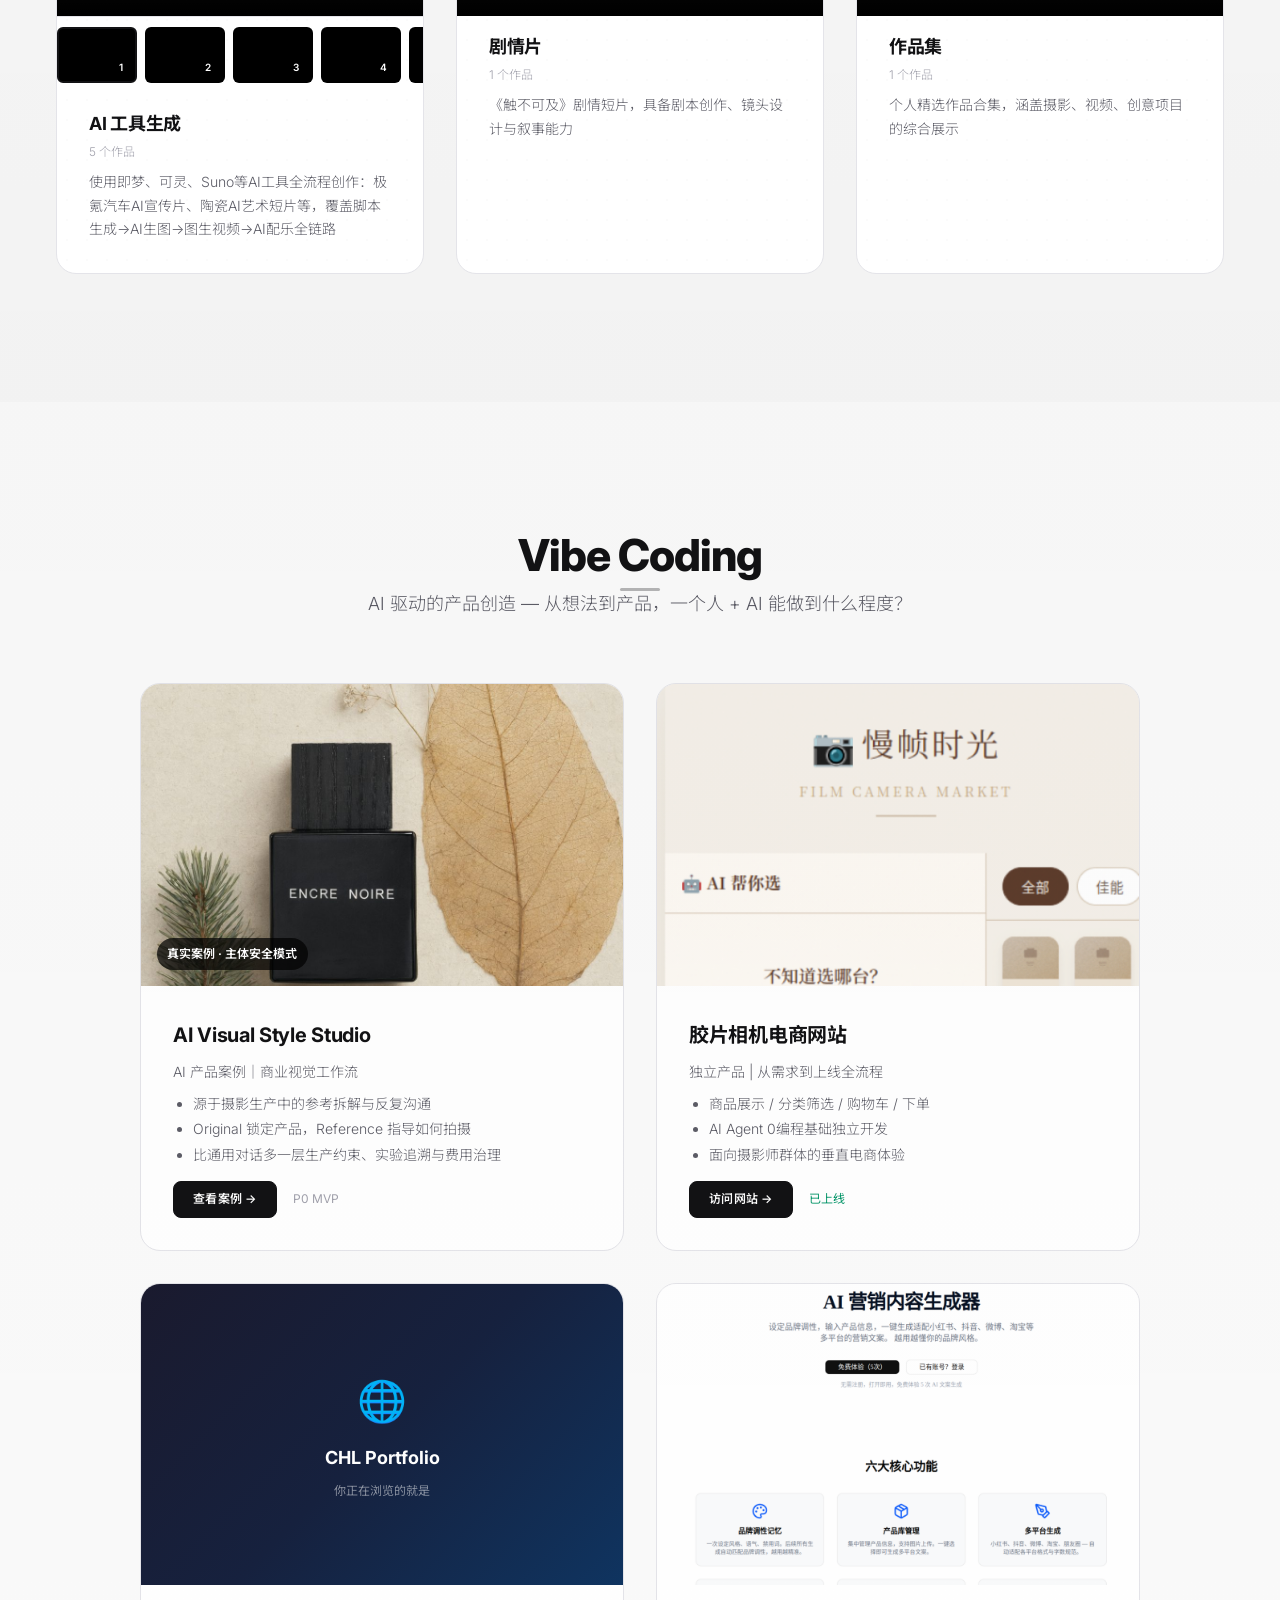
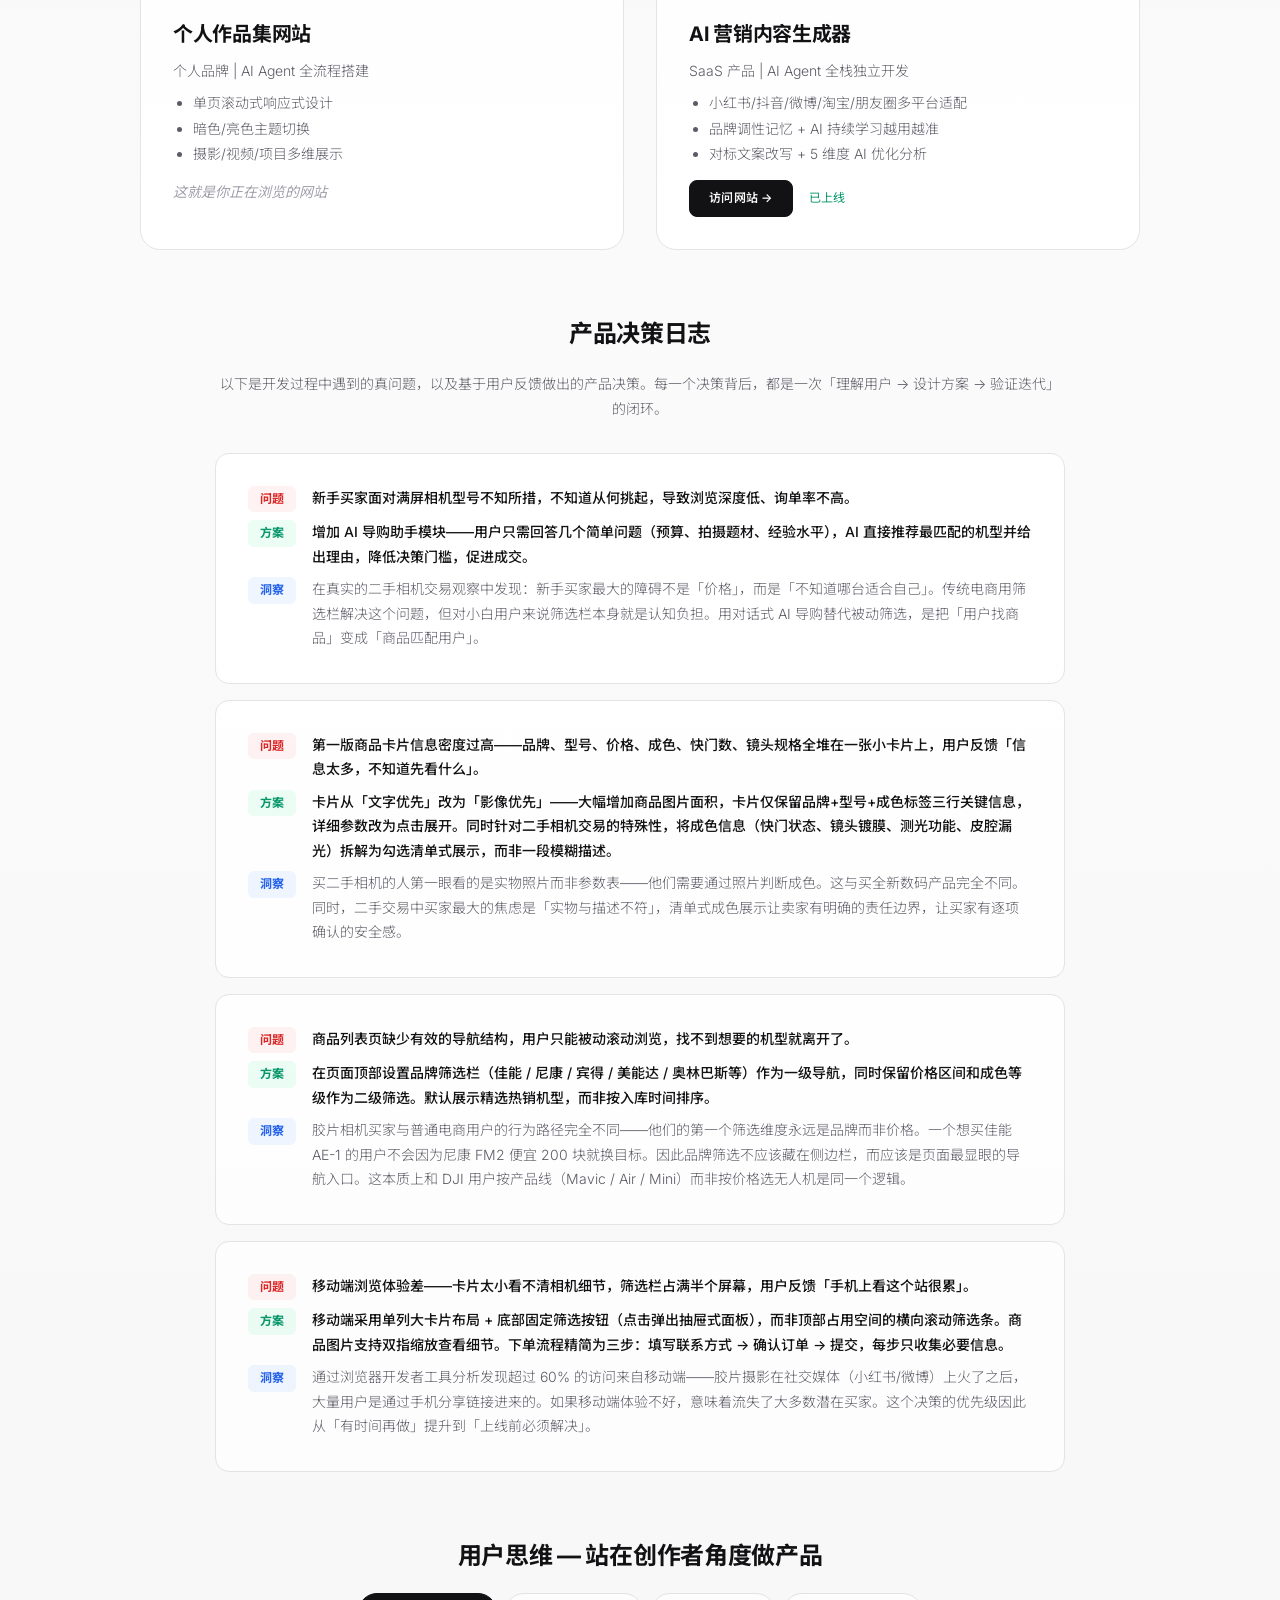
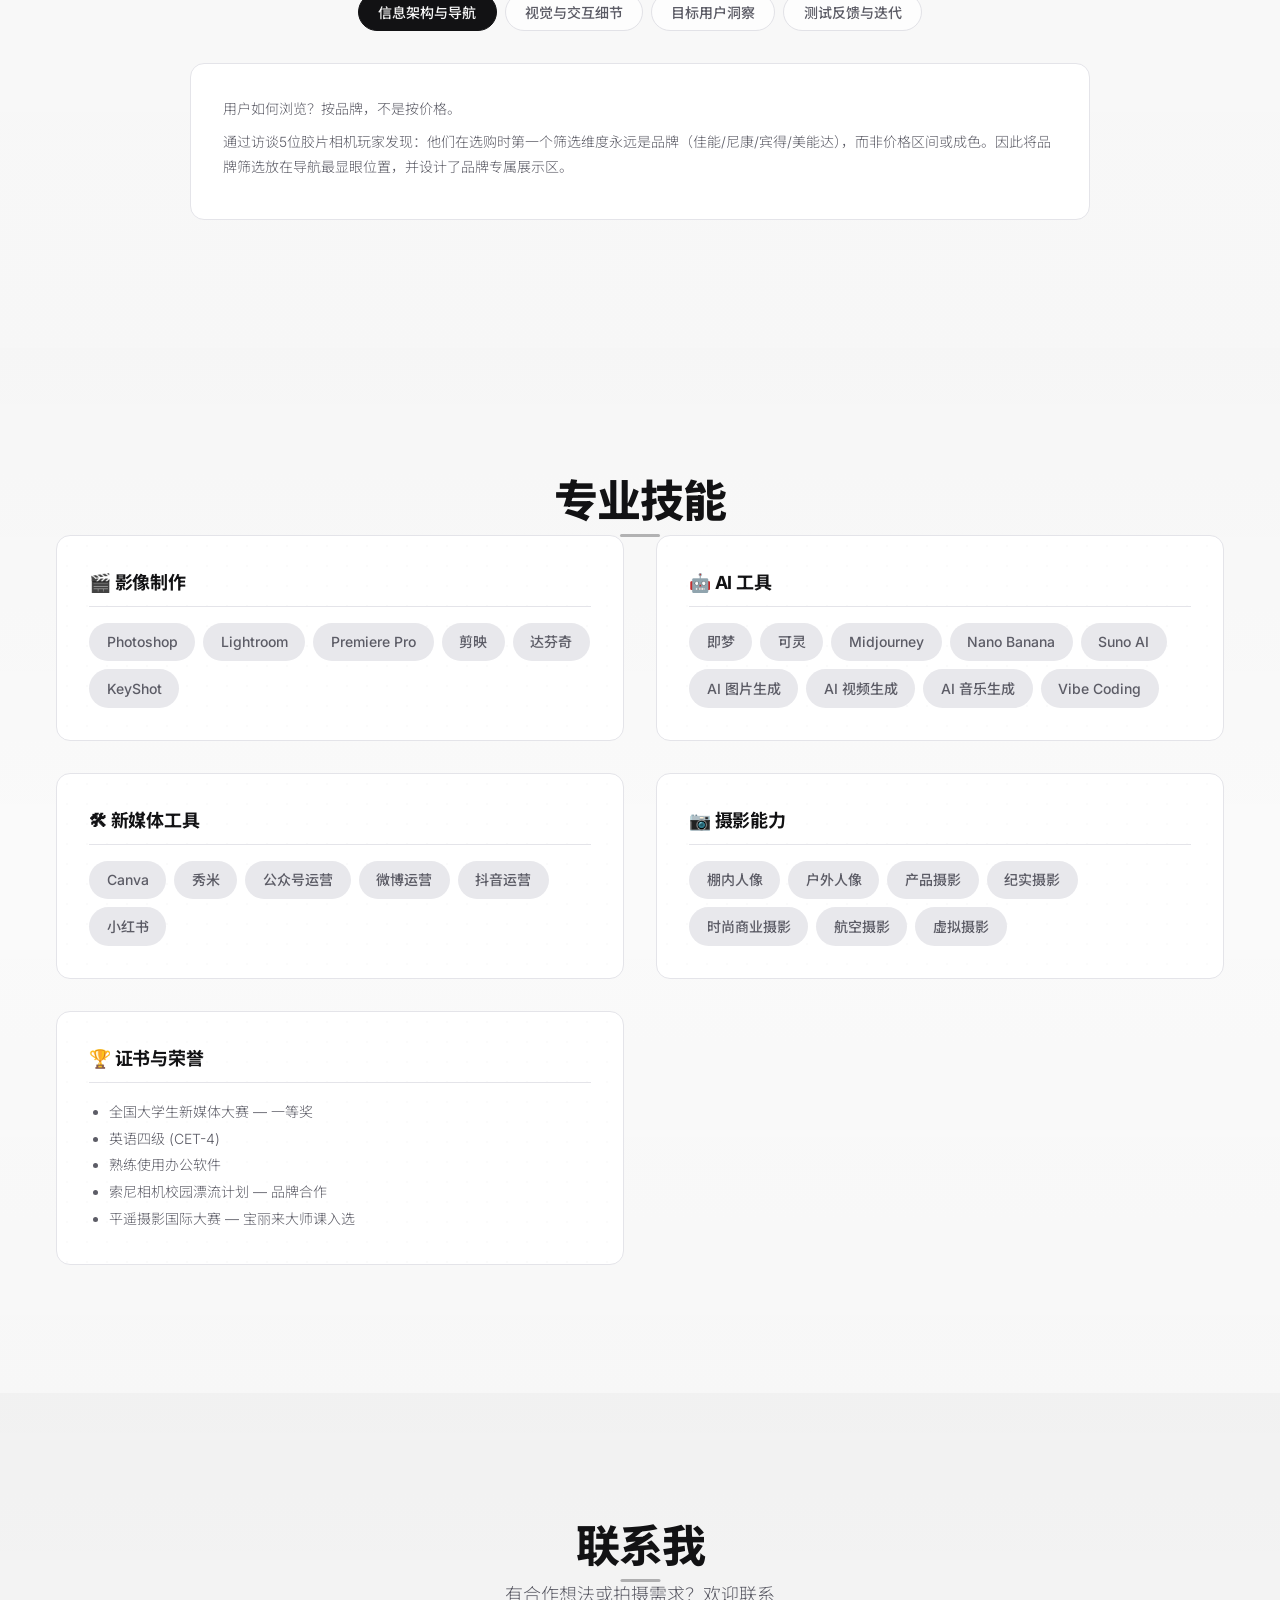
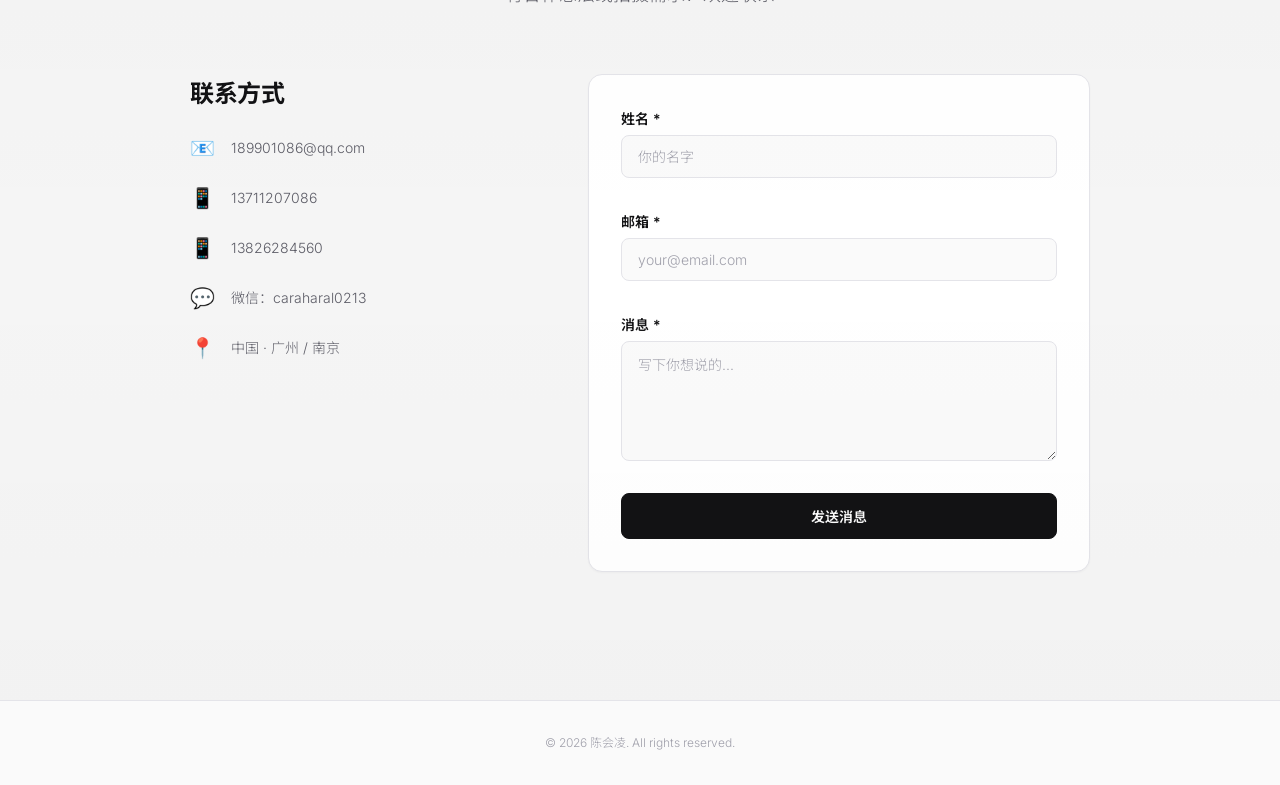
==== commit f1bec71c: "优化信息流视频体积与数据说明" ====
--- a/index.html
+++ b/index.html
@@ -525,7 +525,7 @@
           <!-- ====== 卡姿兰商业信息流 ====== -->
           <div class="video-card">
             <div class="video-card__main" id="player-carslan">
-              <video src="assets/videos/info-flow/carslan/carslan-01.mp4" muted loop playsinline controls
+              <video src="assets/videos/info-flow/carslan/carslan-01.mp4?v=20260911-opt" muted loop playsinline controls
                      preload="metadata" class="video-card__video"></video>
               <div class="video-card__overlay" onclick="toggleVideo(this)">
                 <div class="video-card__play-btn">▶</div>
@@ -534,25 +534,25 @@
               <button class="video-card__arrow video-card__arrow--next" onclick="switchVideo('carslan',1,event)" aria-label="下一条卡姿兰作品">▶</button>
             </div>
             <div class="video-card__strip" id="strip-carslan">
-              <div class="video-card__thumb video-card__thumb--active" data-idx="0" data-src="assets/videos/info-flow/carslan/carslan-01.mp4" onclick="changeVideo('carslan',0,this)"><video src="assets/videos/info-flow/carslan/carslan-01.mp4" muted preload="metadata"></video><span class="video-card__thumb-index">1</span></div>
-              <div class="video-card__thumb" data-idx="1" data-src="assets/videos/info-flow/carslan/carslan-02.mp4" onclick="changeVideo('carslan',1,this)"><video src="assets/videos/info-flow/carslan/carslan-02.mp4" muted preload="metadata"></video><span class="video-card__thumb-index">2</span></div>
-              <div class="video-card__thumb" data-idx="2" data-src="assets/videos/info-flow/carslan/carslan-03.mp4" onclick="changeVideo('carslan',2,this)"><video src="assets/videos/info-flow/carslan/carslan-03.mp4" muted preload="metadata"></video><span class="video-card__thumb-index">3</span></div>
-              <div class="video-card__thumb" data-idx="3" data-src="assets/videos/info-flow/carslan/carslan-04.mp4" onclick="changeVideo('carslan',3,this)"><video src="assets/videos/info-flow/carslan/carslan-04.mp4" muted preload="metadata"></video><span class="video-card__thumb-index">4</span></div>
-              <div class="video-card__thumb" data-idx="4" data-src="assets/videos/info-flow/carslan/carslan-05.mp4" onclick="changeVideo('carslan',4,this)"><video src="assets/videos/info-flow/carslan/carslan-05.mp4" muted preload="metadata"></video><span class="video-card__thumb-index">5</span></div>
-              <div class="video-card__thumb" data-idx="5" data-src="assets/videos/info-flow/carslan/carslan-ai-01.mp4" onclick="changeVideo('carslan',5,this)"><video src="assets/videos/info-flow/carslan/carslan-ai-01.mp4" muted preload="metadata"></video><span class="video-card__thumb-badge">AI成片</span><span class="video-card__thumb-index">6</span></div>
-              <div class="video-card__thumb" data-idx="6" data-src="assets/videos/info-flow/carslan/carslan-ai-02.mp4" onclick="changeVideo('carslan',6,this)"><video src="assets/videos/info-flow/carslan/carslan-ai-02.mp4" muted preload="metadata"></video><span class="video-card__thumb-badge">AI成片</span><span class="video-card__thumb-index">7</span></div>
+              <div class="video-card__thumb video-card__thumb--active" data-idx="0" data-src="assets/videos/info-flow/carslan/carslan-01.mp4?v=20260911-opt" onclick="changeVideo('carslan',0,this)"><video src="assets/videos/info-flow/carslan/carslan-01.mp4?v=20260911-opt" muted preload="metadata"></video><span class="video-card__thumb-index">1</span></div>
+              <div class="video-card__thumb" data-idx="1" data-src="assets/videos/info-flow/carslan/carslan-02.mp4?v=20260911-opt" onclick="changeVideo('carslan',1,this)"><video src="assets/videos/info-flow/carslan/carslan-02.mp4?v=20260911-opt" muted preload="metadata"></video><span class="video-card__thumb-index">2</span></div>
+              <div class="video-card__thumb" data-idx="2" data-src="assets/videos/info-flow/carslan/carslan-03.mp4?v=20260911-opt" onclick="changeVideo('carslan',2,this)"><video src="assets/videos/info-flow/carslan/carslan-03.mp4?v=20260911-opt" muted preload="metadata"></video><span class="video-card__thumb-index">3</span></div>
+              <div class="video-card__thumb" data-idx="3" data-src="assets/videos/info-flow/carslan/carslan-04.mp4?v=20260911-opt" onclick="changeVideo('carslan',3,this)"><video src="assets/videos/info-flow/carslan/carslan-04.mp4?v=20260911-opt" muted preload="metadata"></video><span class="video-card__thumb-index">4</span></div>
+              <div class="video-card__thumb" data-idx="4" data-src="assets/videos/info-flow/carslan/carslan-05.mp4?v=20260911-opt" onclick="changeVideo('carslan',4,this)"><video src="assets/videos/info-flow/carslan/carslan-05.mp4?v=20260911-opt" muted preload="metadata"></video><span class="video-card__thumb-index">5</span></div>
+              <div class="video-card__thumb" data-idx="5" data-src="assets/videos/info-flow/carslan/carslan-ai-01.mp4?v=20260911-opt" onclick="changeVideo('carslan',5,this)"><video src="assets/videos/info-flow/carslan/carslan-ai-01.mp4?v=20260911-opt" muted preload="metadata"></video><span class="video-card__thumb-badge">AI成片</span><span class="video-card__thumb-index">6</span></div>
+              <div class="video-card__thumb" data-idx="6" data-src="assets/videos/info-flow/carslan/carslan-ai-02.mp4?v=20260911-opt" onclick="changeVideo('carslan',6,this)"><video src="assets/videos/info-flow/carslan/carslan-ai-02.mp4?v=20260911-opt" muted preload="metadata"></video><span class="video-card__thumb-badge">AI成片</span><span class="video-card__thumb-index">7</span></div>
             </div>
             <div class="video-card__body">
               <h3 class="video-card__title">卡姿兰｜商业信息流</h3>
               <p class="video-card__count">7 个作品 · 含 2 条 AI 整条成片</p>
-              <p class="video-card__desc">卡姿兰实习期间产出的护肤信息流素材，覆盖内容策划、拍摄协作、剪辑包装与 AIGC 商业应用。</p>
+              <p class="video-card__desc">累计产出 160+ 条商业素材，其中 58 条上线投放，累计总消耗约 2W；优质素材 ROI 平均稳定 1.3，单条最高 1.7。</p>
             </div>
           </div>
 
           <!-- ====== 麦和香氛信息流 ====== -->
           <div class="video-card">
             <div class="video-card__main" id="player-maihe">
-              <video src="assets/videos/info-flow/maihe/maihe-01.mp4" muted loop playsinline controls
+              <video src="assets/videos/info-flow/maihe/maihe-01.mp4?v=20260911-opt" muted loop playsinline controls
                      preload="metadata" class="video-card__video"></video>
               <div class="video-card__overlay" onclick="toggleVideo(this)">
                 <div class="video-card__play-btn">▶</div>
@@ -561,18 +561,18 @@
               <button class="video-card__arrow video-card__arrow--next" onclick="switchVideo('maihe',1,event)" aria-label="下一条麦和作品">▶</button>
             </div>
             <div class="video-card__strip" id="strip-maihe">
-              <div class="video-card__thumb video-card__thumb--active" data-idx="0" data-src="assets/videos/info-flow/maihe/maihe-01.mp4" onclick="changeVideo('maihe',0,this)"><video src="assets/videos/info-flow/maihe/maihe-01.mp4" muted preload="metadata"></video><span class="video-card__thumb-index">1</span></div>
-              <div class="video-card__thumb" data-idx="1" data-src="assets/videos/info-flow/maihe/maihe-02.mp4" onclick="changeVideo('maihe',1,this)"><video src="assets/videos/info-flow/maihe/maihe-02.mp4" muted preload="metadata"></video><span class="video-card__thumb-index">2</span></div>
-              <div class="video-card__thumb" data-idx="2" data-src="assets/videos/info-flow/maihe/maihe-03.mp4" onclick="changeVideo('maihe',2,this)"><video src="assets/videos/info-flow/maihe/maihe-03.mp4" muted preload="metadata"></video><span class="video-card__thumb-index">3</span></div>
-              <div class="video-card__thumb" data-idx="3" data-src="assets/videos/info-flow/maihe/maihe-04.mp4" onclick="changeVideo('maihe',3,this)"><video src="assets/videos/info-flow/maihe/maihe-04.mp4" muted preload="metadata"></video><span class="video-card__thumb-index">4</span></div>
-              <div class="video-card__thumb" data-idx="4" data-src="assets/videos/info-flow/maihe/maihe-ai-01.mp4" onclick="changeVideo('maihe',4,this)"><video src="assets/videos/info-flow/maihe/maihe-ai-01.mp4" muted preload="metadata"></video><span class="video-card__thumb-badge">AI成片</span><span class="video-card__thumb-index">5</span></div>
-              <div class="video-card__thumb" data-idx="5" data-src="assets/videos/info-flow/maihe/maihe-ai-02.mp4" onclick="changeVideo('maihe',5,this)"><video src="assets/videos/info-flow/maihe/maihe-ai-02.mp4" muted preload="metadata"></video><span class="video-card__thumb-badge">AI成片</span><span class="video-card__thumb-index">6</span></div>
-              <div class="video-card__thumb" data-idx="6" data-src="assets/videos/info-flow/maihe/maihe-ai-03.mp4" onclick="changeVideo('maihe',6,this)"><video src="assets/videos/info-flow/maihe/maihe-ai-03.mp4" muted preload="metadata"></video><span class="video-card__thumb-badge">AI成片</span><span class="video-card__thumb-index">7</span></div>
+              <div class="video-card__thumb video-card__thumb--active" data-idx="0" data-src="assets/videos/info-flow/maihe/maihe-01.mp4?v=20260911-opt" onclick="changeVideo('maihe',0,this)"><video src="assets/videos/info-flow/maihe/maihe-01.mp4?v=20260911-opt" muted preload="metadata"></video><span class="video-card__thumb-index">1</span></div>
+              <div class="video-card__thumb" data-idx="1" data-src="assets/videos/info-flow/maihe/maihe-02.mp4?v=20260911-opt" onclick="changeVideo('maihe',1,this)"><video src="assets/videos/info-flow/maihe/maihe-02.mp4?v=20260911-opt" muted preload="metadata"></video><span class="video-card__thumb-index">2</span></div>
+              <div class="video-card__thumb" data-idx="2" data-src="assets/videos/info-flow/maihe/maihe-03.mp4?v=20260911-opt" onclick="changeVideo('maihe',2,this)"><video src="assets/videos/info-flow/maihe/maihe-03.mp4?v=20260911-opt" muted preload="metadata"></video><span class="video-card__thumb-index">3</span></div>
+              <div class="video-card__thumb" data-idx="3" data-src="assets/videos/info-flow/maihe/maihe-04.mp4?v=20260911-opt" onclick="changeVideo('maihe',3,this)"><video src="assets/videos/info-flow/maihe/maihe-04.mp4?v=20260911-opt" muted preload="metadata"></video><span class="video-card__thumb-index">4</span></div>
+              <div class="video-card__thumb" data-idx="4" data-src="assets/videos/info-flow/maihe/maihe-ai-01.mp4?v=20260911-opt" onclick="changeVideo('maihe',4,this)"><video src="assets/videos/info-flow/maihe/maihe-ai-01.mp4?v=20260911-opt" muted preload="metadata"></video><span class="video-card__thumb-badge">AI成片</span><span class="video-card__thumb-index">5</span></div>
+              <div class="video-card__thumb" data-idx="5" data-src="assets/videos/info-flow/maihe/maihe-ai-02.mp4?v=20260911-opt" onclick="changeVideo('maihe',5,this)"><video src="assets/videos/info-flow/maihe/maihe-ai-02.mp4?v=20260911-opt" muted preload="metadata"></video><span class="video-card__thumb-badge">AI成片</span><span class="video-card__thumb-index">6</span></div>
+              <div class="video-card__thumb" data-idx="6" data-src="assets/videos/info-flow/maihe/maihe-ai-03.mp4?v=20260911-opt" onclick="changeVideo('maihe',6,this)"><video src="assets/videos/info-flow/maihe/maihe-ai-03.mp4?v=20260911-opt" muted preload="metadata"></video><span class="video-card__thumb-badge">AI成片</span><span class="video-card__thumb-index">7</span></div>
             </div>
             <div class="video-card__body">
               <h3 class="video-card__title">麦和｜香氛信息流</h3>
               <p class="video-card__count">7 个作品 · 含 3 条 AI 整条成片</p>
-              <p class="video-card__desc">麦和实习期间产出的香氛信息流素材，覆盖产品场景、氛围感表达、投放剪辑与 AIGC 整条成片。</p>
+              <p class="video-card__desc">累计产出 150+ 条投放素材，支撑 5W 级广告消耗、带动成交 6W+；优质素材 ROI 稳定 2.0+，单条最高 2.6。</p>
             </div>
           </div>
 
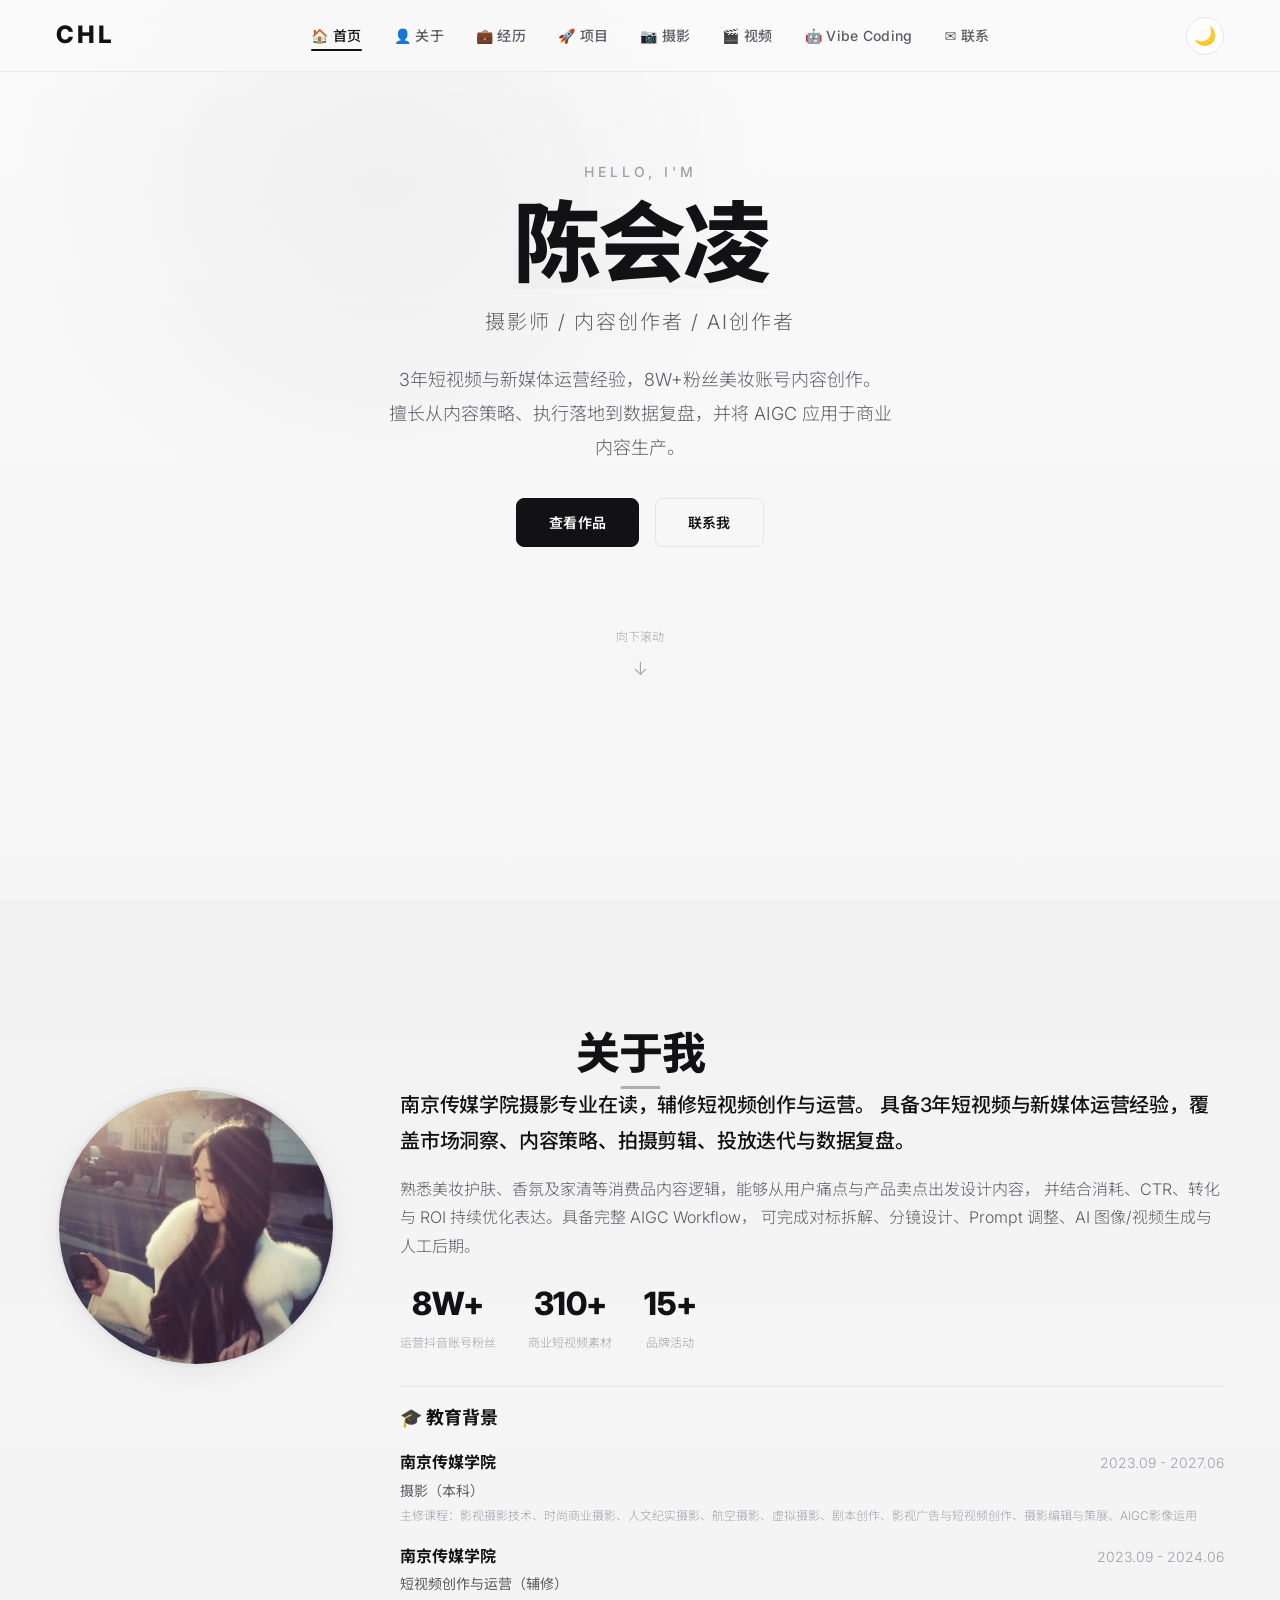
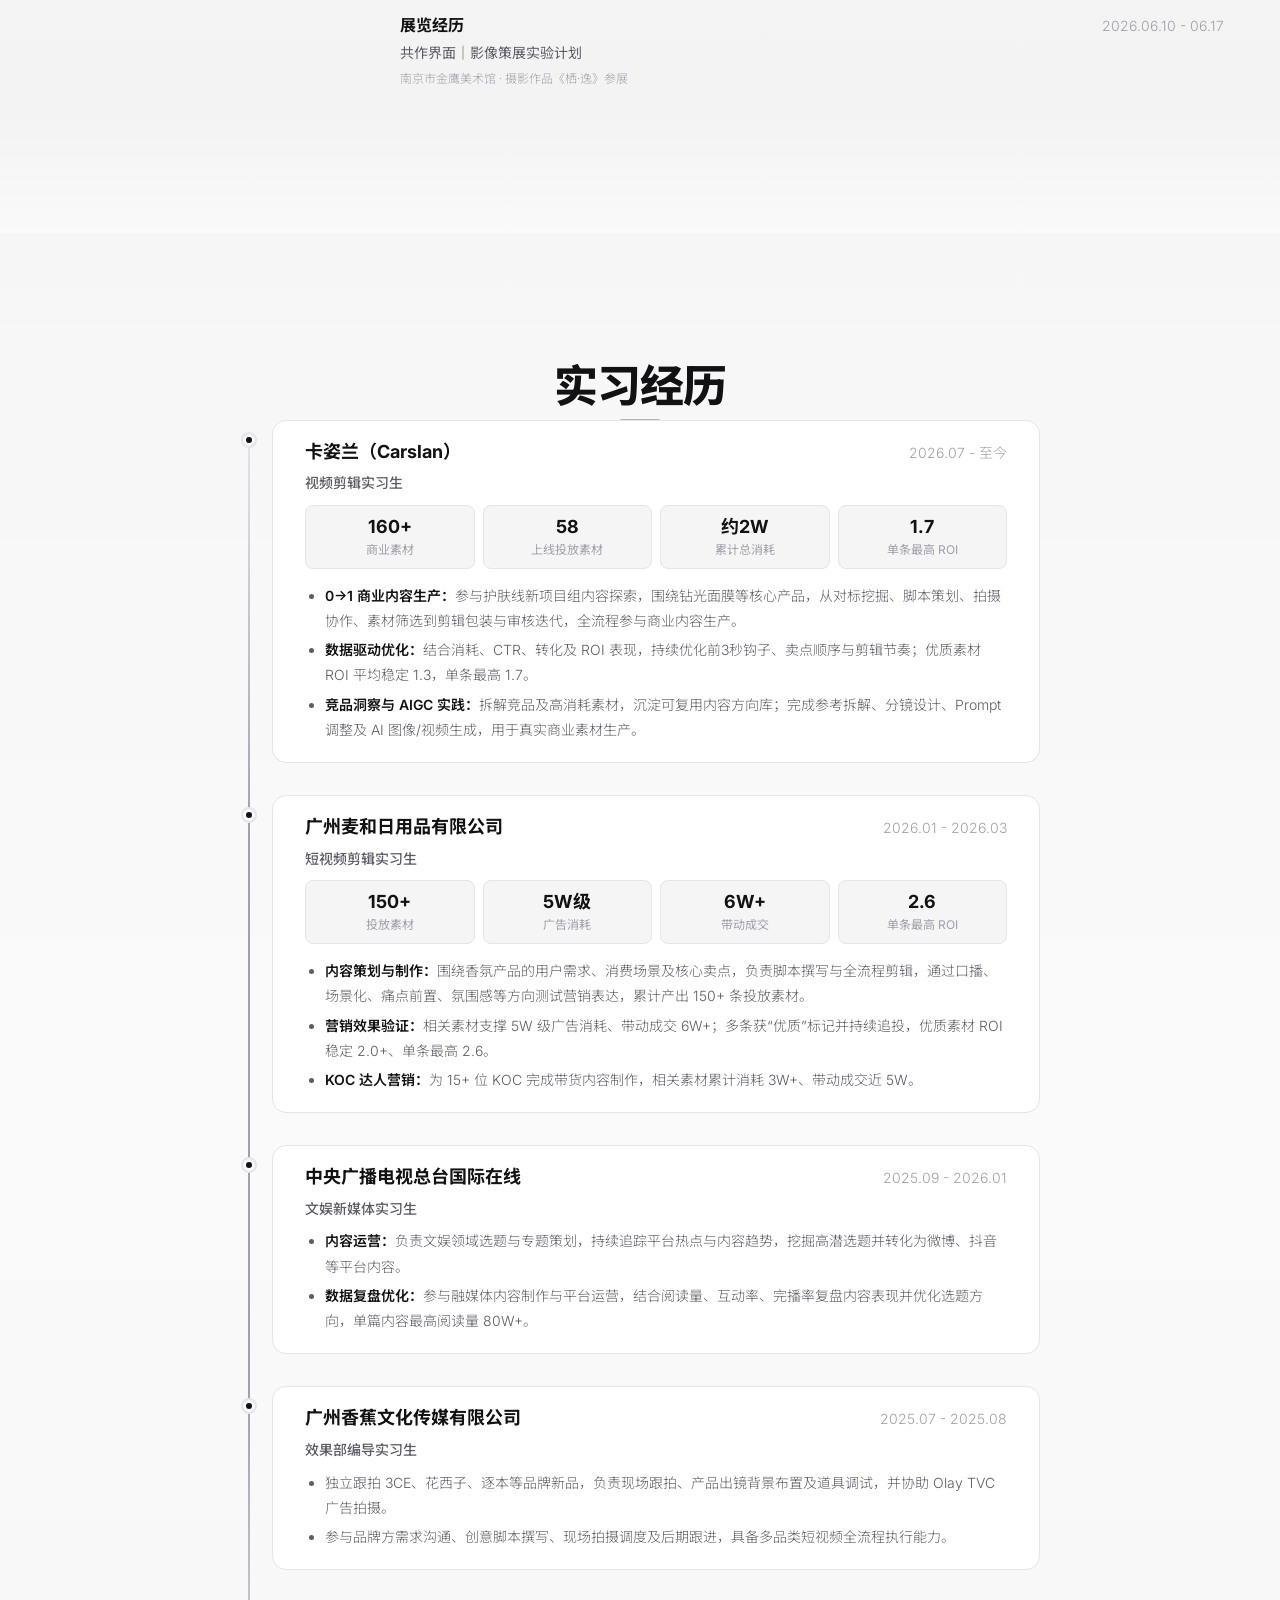
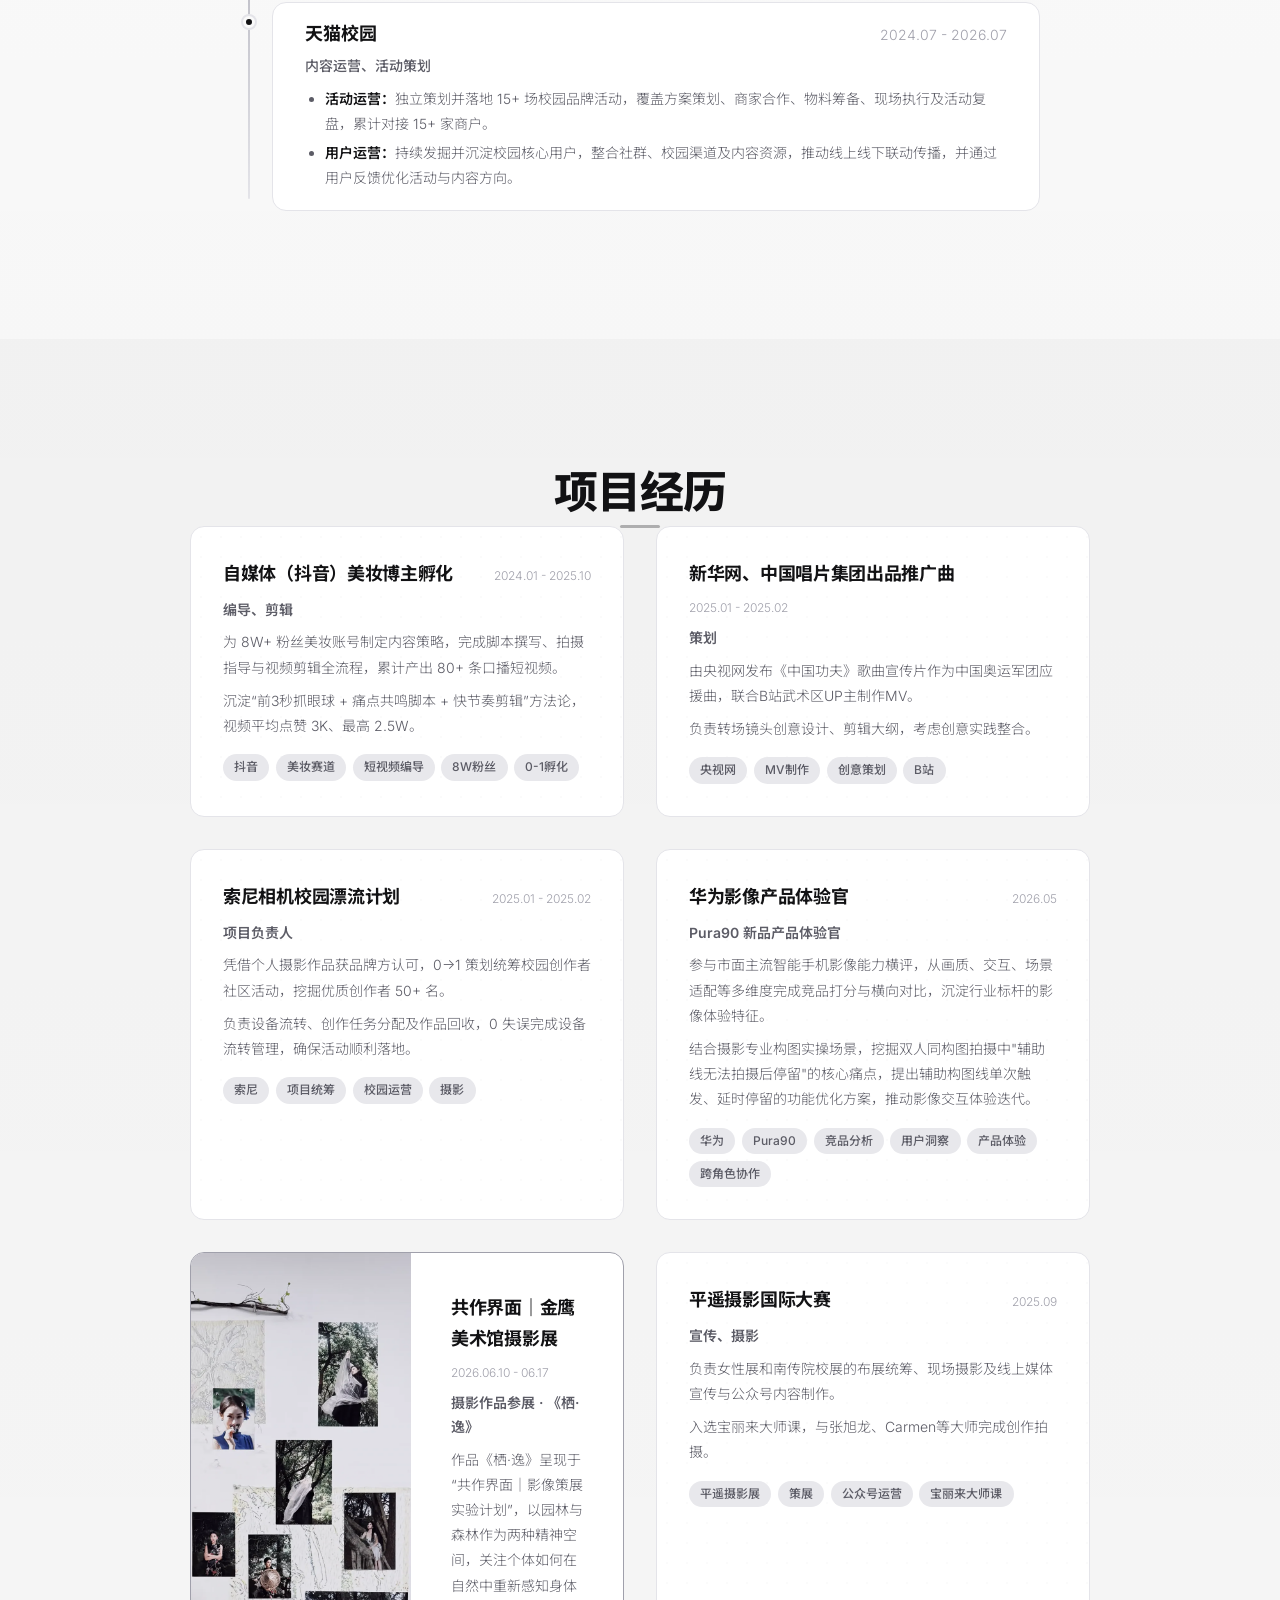
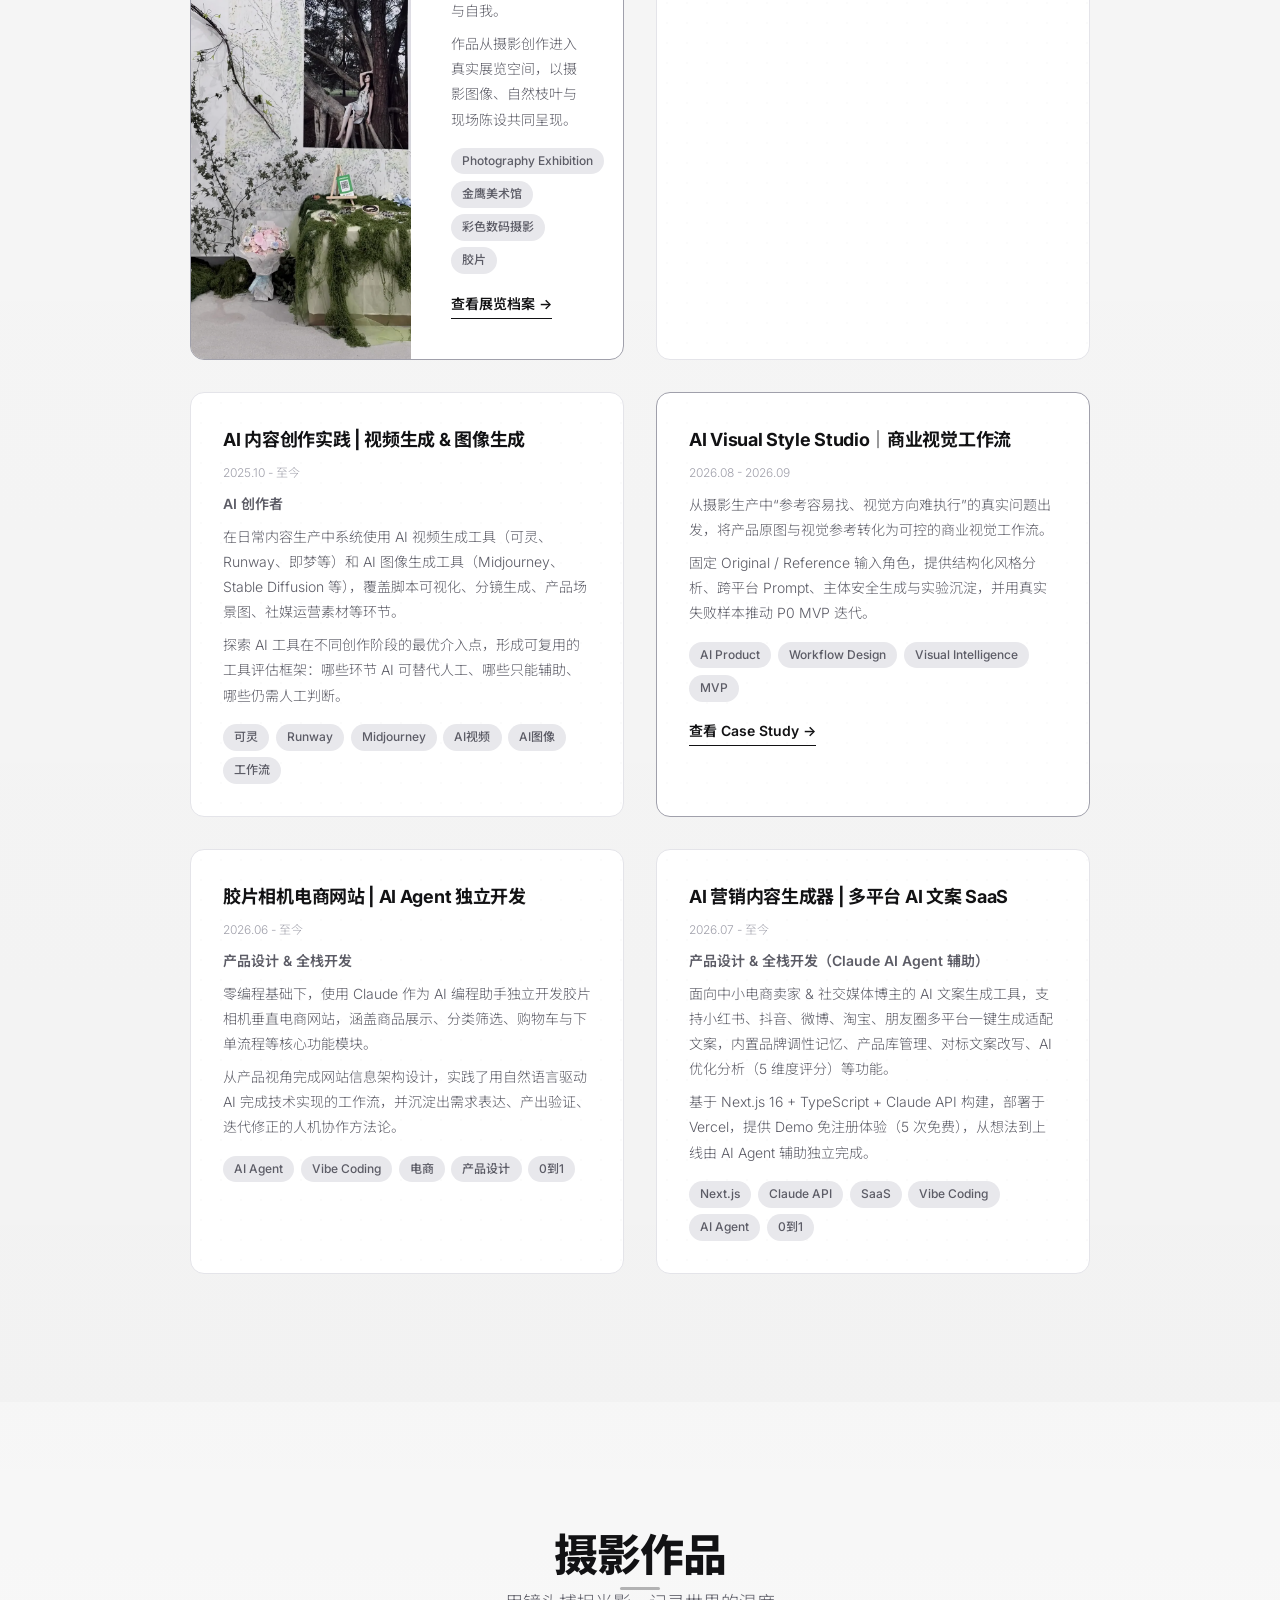
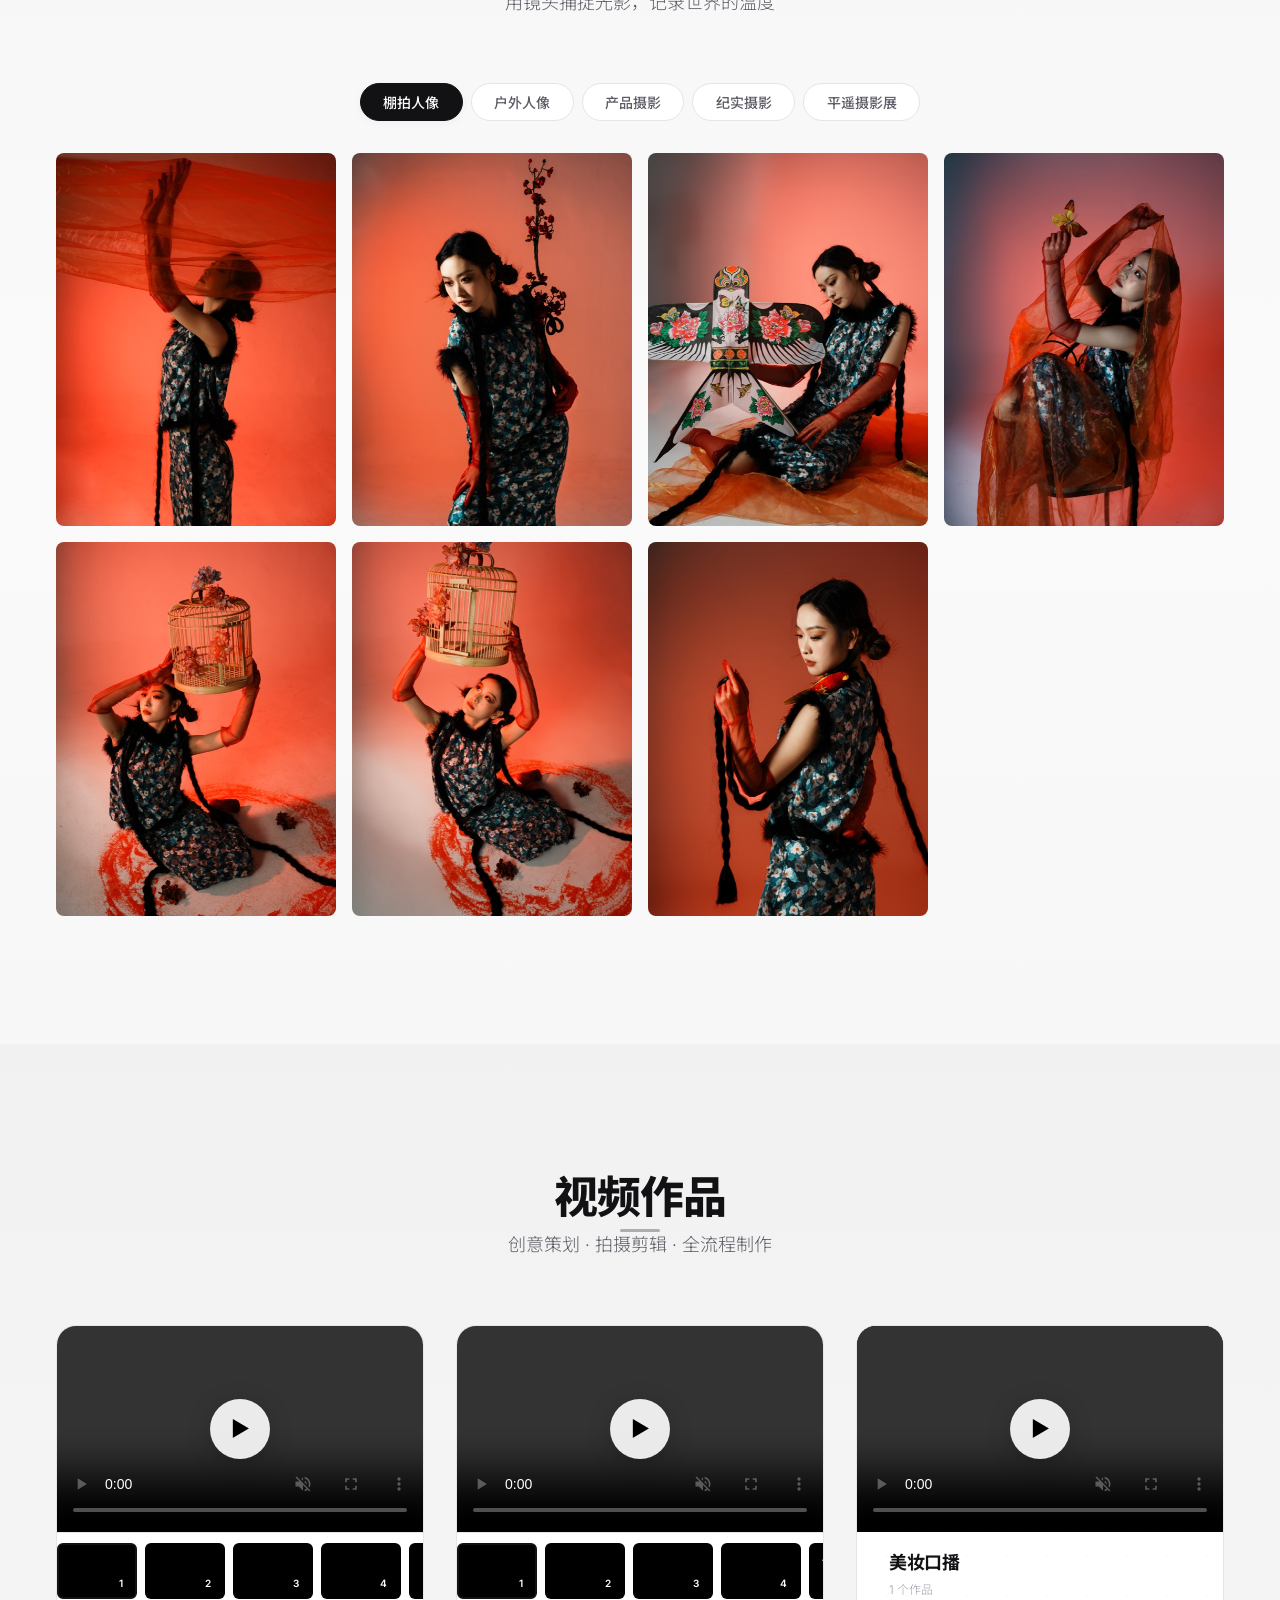
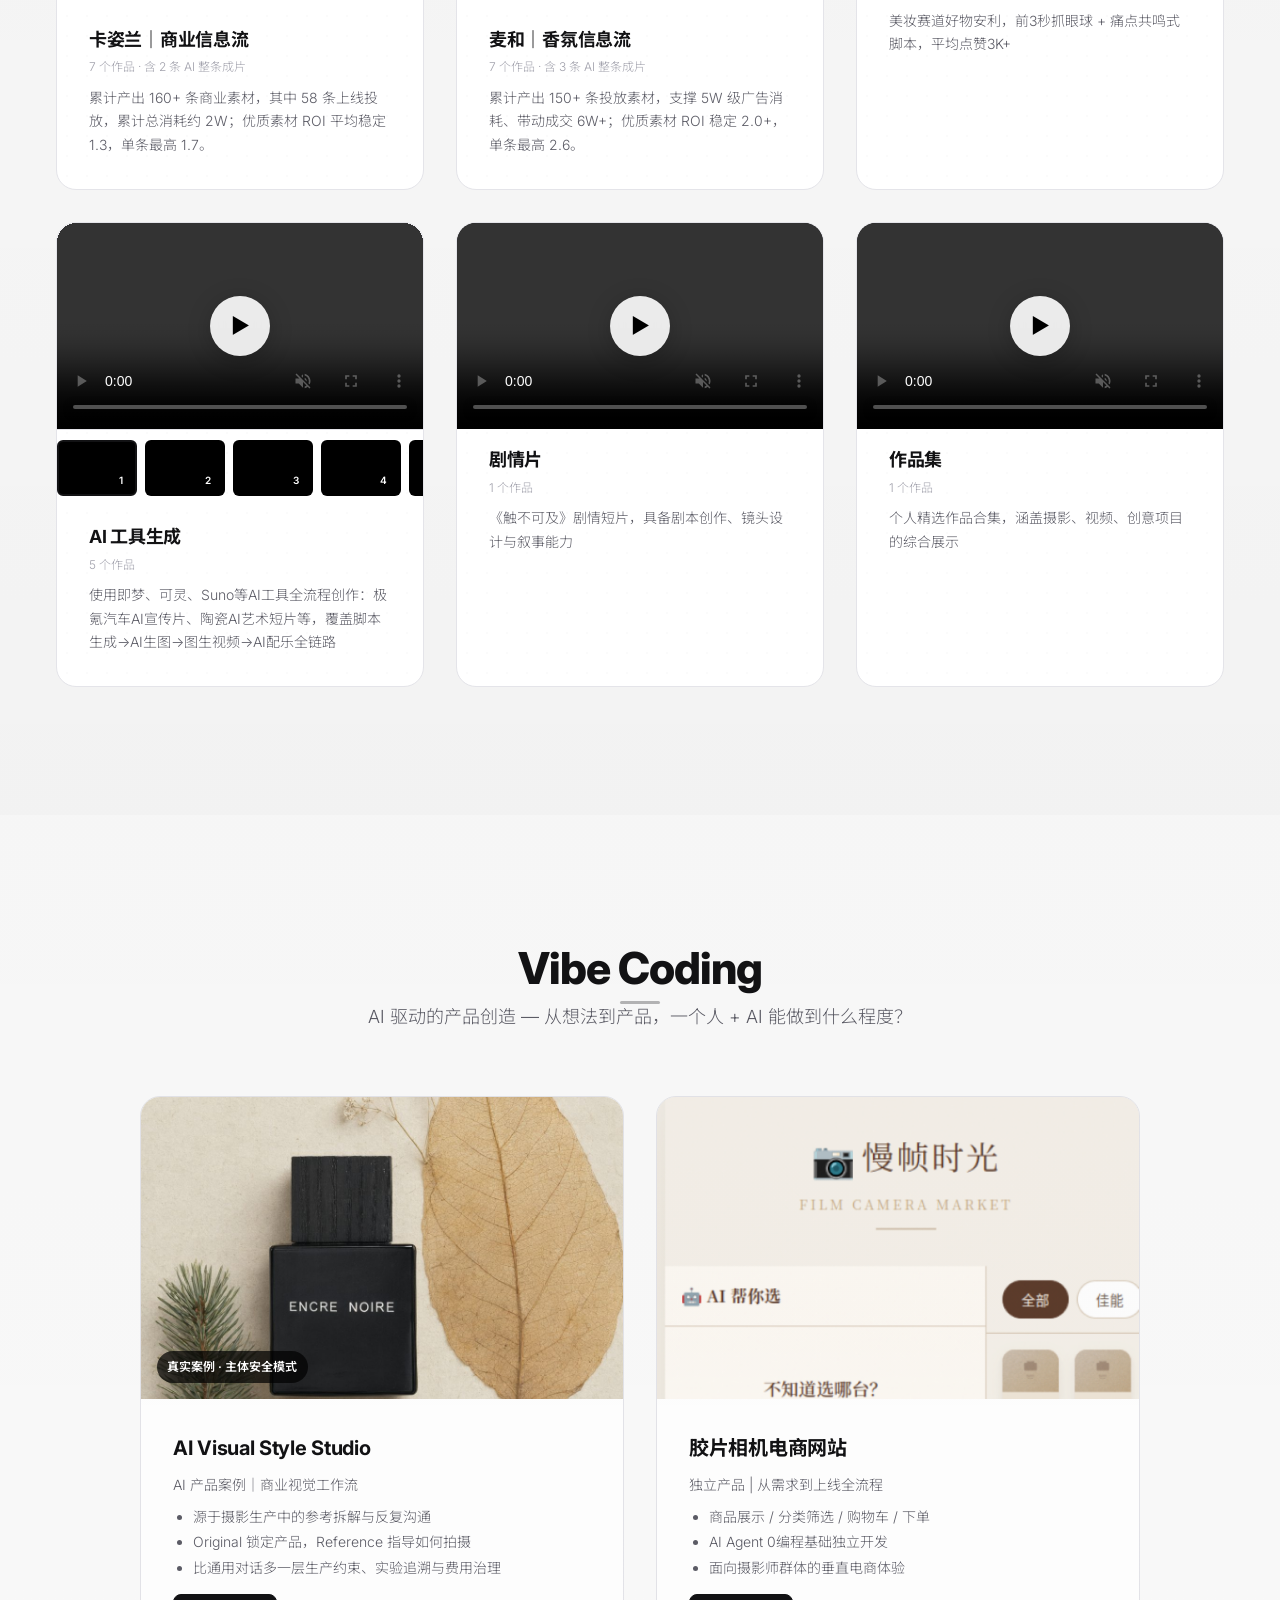
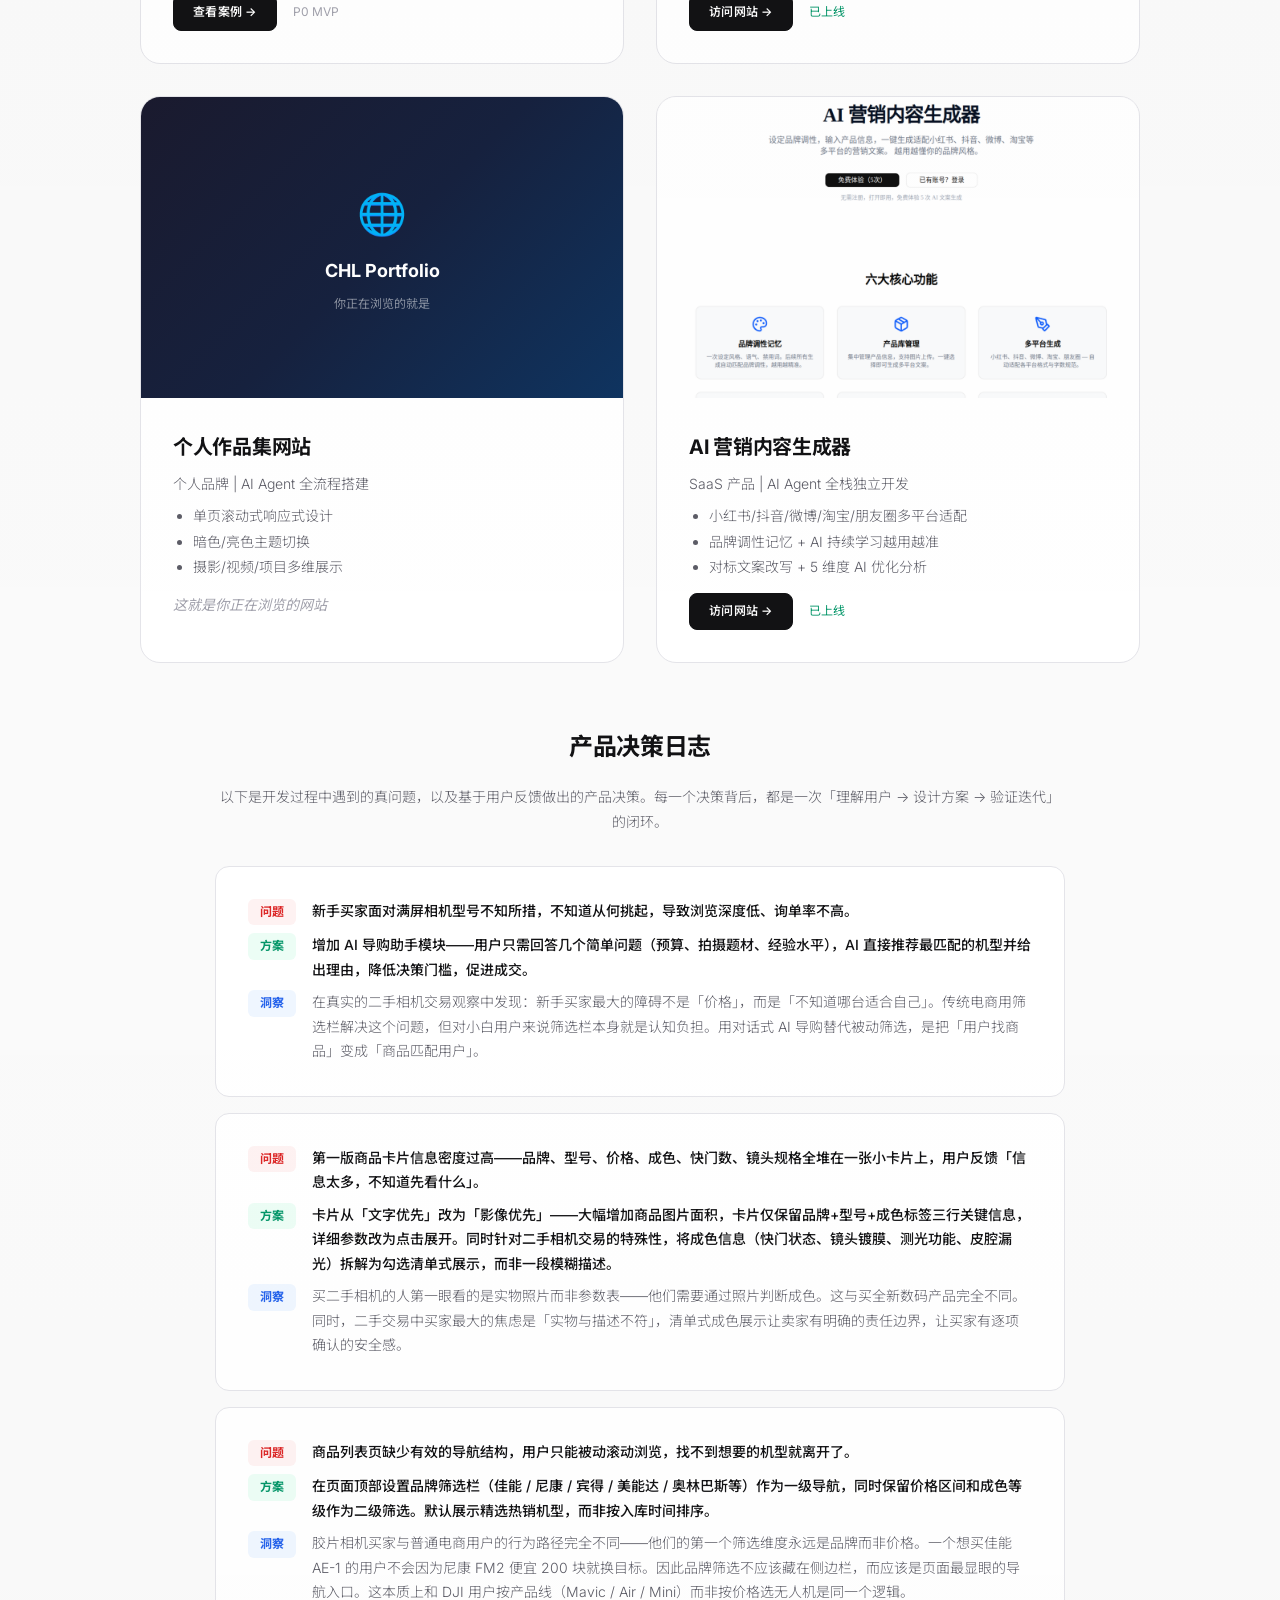
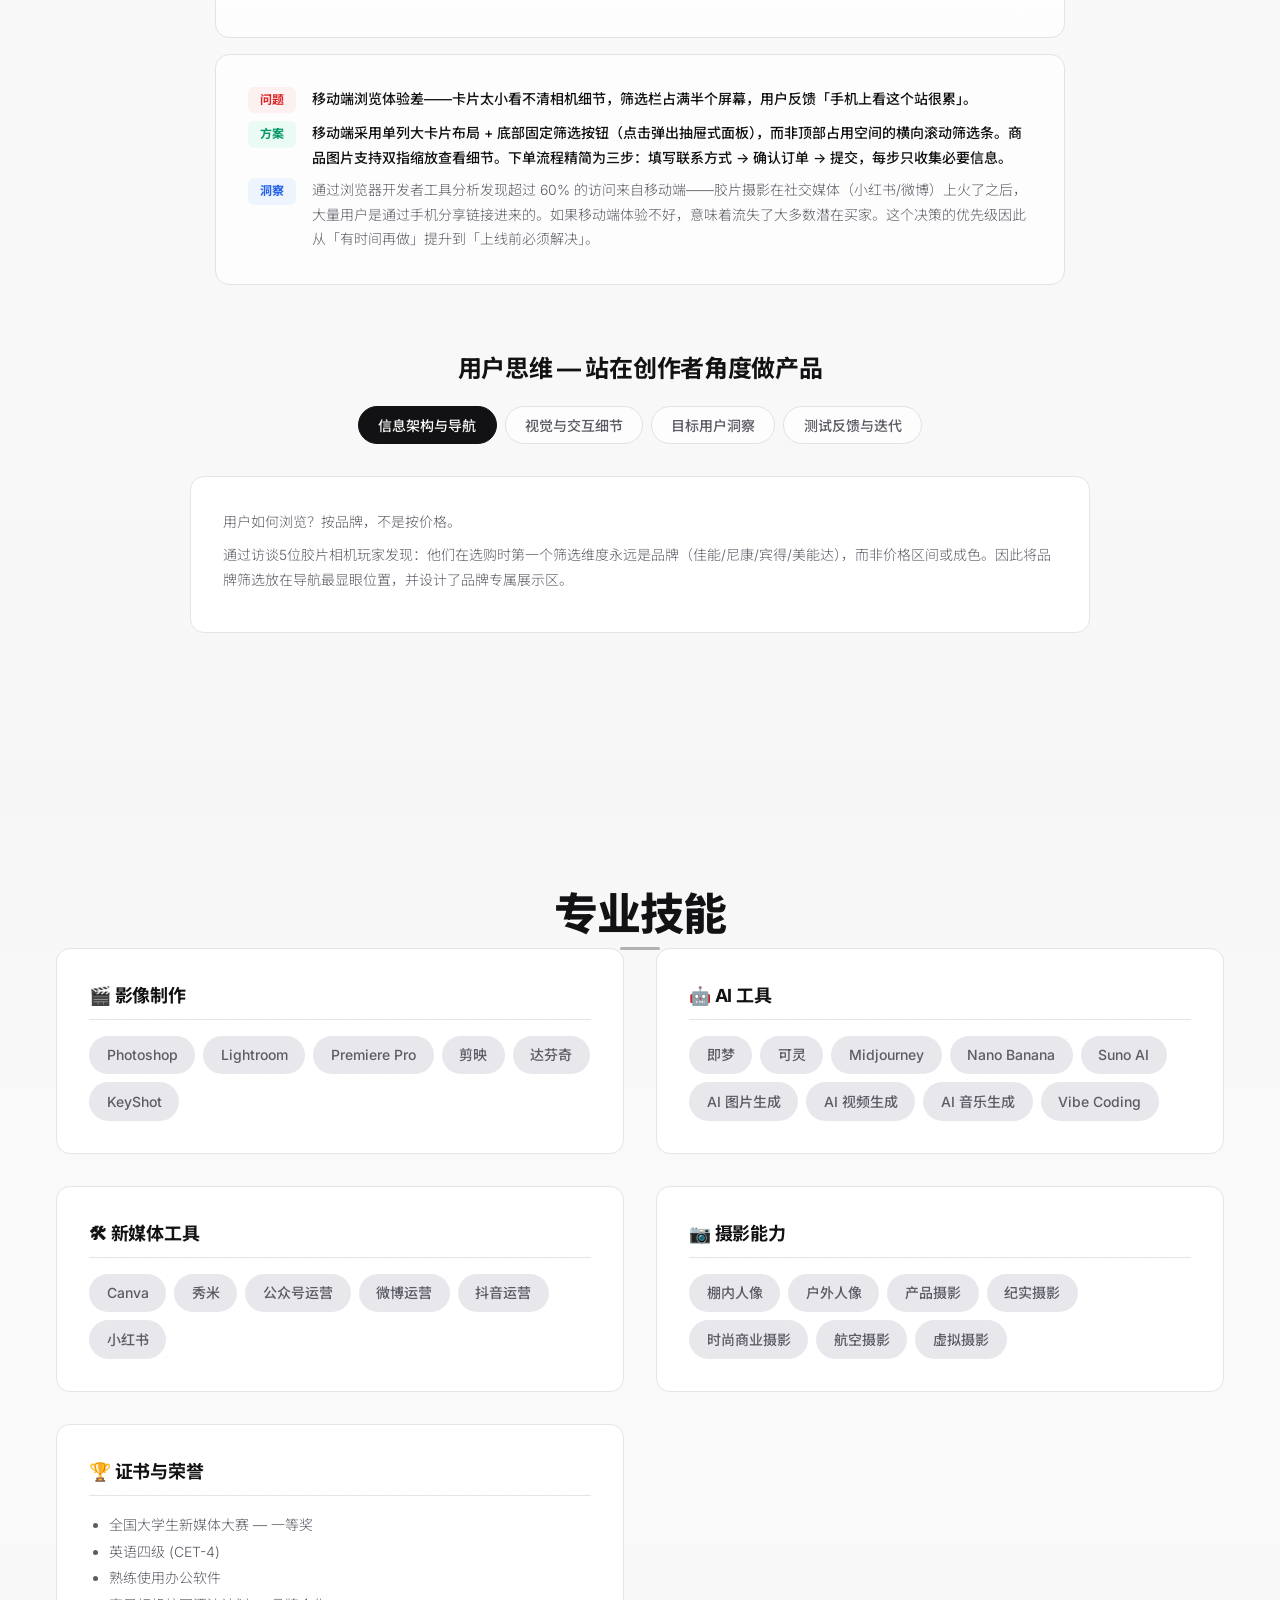
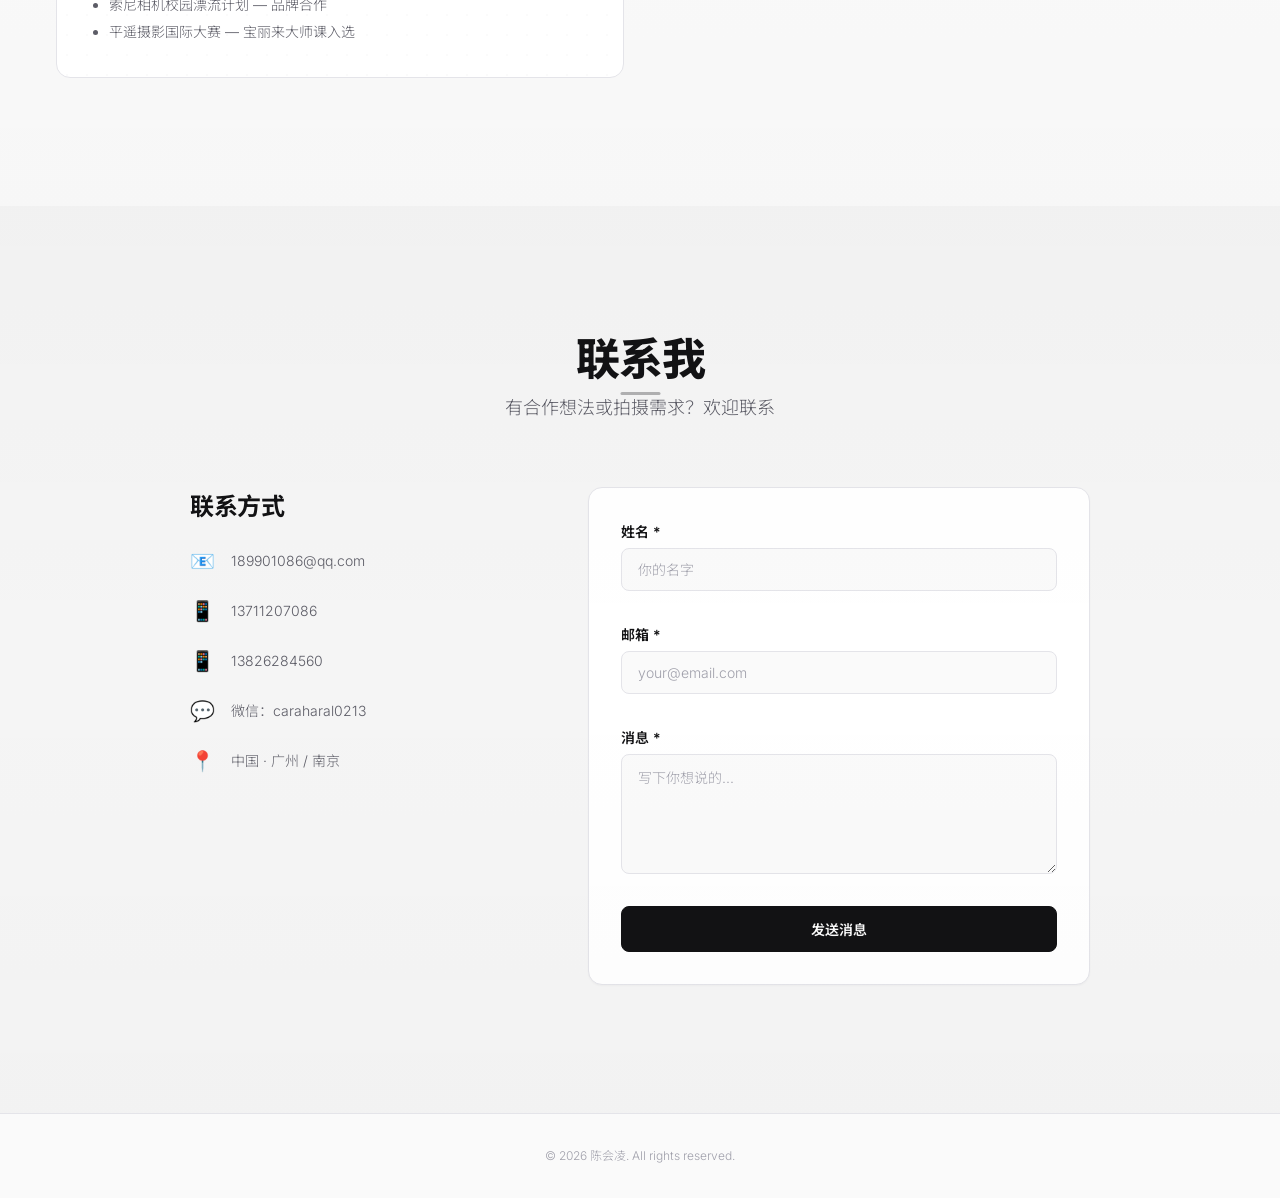
==== commit 3a5b62a6: "新增金鹰美术馆摄影展作品页" ====
--- a/index.html
+++ b/index.html
@@ -17,7 +17,7 @@
   <link rel="preconnect" href="https://fonts.gstatic.com" crossorigin>
   <link href="https://fonts.googleapis.com/css2?family=Inter:wght@300;400;500;600;700;800&family=Noto+Sans+SC:wght@300;400;500;700&display=swap" rel="stylesheet">
 
-  <link rel="stylesheet" href="css/style.css?v=20260911-2">
+  <link rel="stylesheet" href="css/style.css?v=20260913-exhibition">
 </head>
 <body>
 
@@ -130,6 +130,14 @@
                 </div>
                 <p class="education__major">短视频创作与运营（辅修）</p>
               </div>
+              <div class="education__item">
+                <div class="education__header">
+                  <span class="education__school">展览经历</span>
+                  <span class="education__date">2026.06.10 - 06.17</span>
+                </div>
+                <p class="education__major">共作界面｜影像策展实验计划</p>
+                <p class="education__courses">南京市金鹰美术馆 · 摄影作品《栖·逸》参展</p>
+              </div>
             </div>
           </div>
         </div>
@@ -357,6 +365,33 @@
                 <span class="tag">产品体验</span>
                 <span class="tag">跨角色协作</span>
               </div>
+            </div>
+          </article>
+
+          <!-- Golden Eagle Art Museum Exhibition -->
+          <article class="project-card project-card--exhibition project-card--featured">
+            <div class="project-card__image">
+              <img src="assets/images/exhibition-xiyi/installation-hero.webp" alt="《栖·逸》在金鹰美术馆的展陈现场" loading="lazy">
+            </div>
+            <div class="project-card__body">
+              <div class="project-card__header">
+                <h3 class="project-card__title">共作界面｜金鹰美术馆摄影展</h3>
+                <span class="project-card__date">2026.06.10 - 06.17</span>
+              </div>
+              <p class="project-card__role">摄影作品参展 · 《栖·逸》</p>
+              <p class="project-card__description">
+                作品《栖·逸》呈现于“共作界面｜影像策展实验计划”，以园林与森林作为两种精神空间，关注个体如何在自然中重新感知身体与自我。
+              </p>
+              <p class="project-card__description">
+                作品从摄影创作进入真实展览空间，以摄影图像、自然枝叶与现场陈设共同呈现。
+              </p>
+              <div class="project-card__tags">
+                <span class="tag">Photography Exhibition</span>
+                <span class="tag">金鹰美术馆</span>
+                <span class="tag">彩色数码摄影</span>
+                <span class="tag">胶片</span>
+              </div>
+              <a class="project-card__link" href="exhibition-xiyi/">查看展览档案 →</a>
             </div>
           </article>
 
--- a/css/style.css
+++ b/css/style.css
@@ -683,6 +683,19 @@
   font-weight: var(--fw-semibold);
 }
 
+/* Featured exhibition card */
+.project-card--exhibition { overflow: hidden; }
+.project-card--exhibition::before { display: none; }
+.project-card--exhibition { display: grid; grid-template-columns: minmax(220px, .68fr) minmax(0, 1fr); }
+.project-card__image { min-height: 300px; background: var(--bg-tertiary); }
+.project-card__image img { width: 100%; height: 100%; object-fit: cover; object-position: center; }
+.project-card--exhibition .project-card__body { justify-content: center; padding: clamp(1.5rem, 4vw, 2.5rem); }
+
+@media (max-width: 640px) {
+  .project-card--exhibition { grid-template-columns: 1fr; }
+  .project-card__image { min-height: 360px; }
+}
+
 .tag {
   display: inline-block;
   padding: 0.2rem 0.7rem;
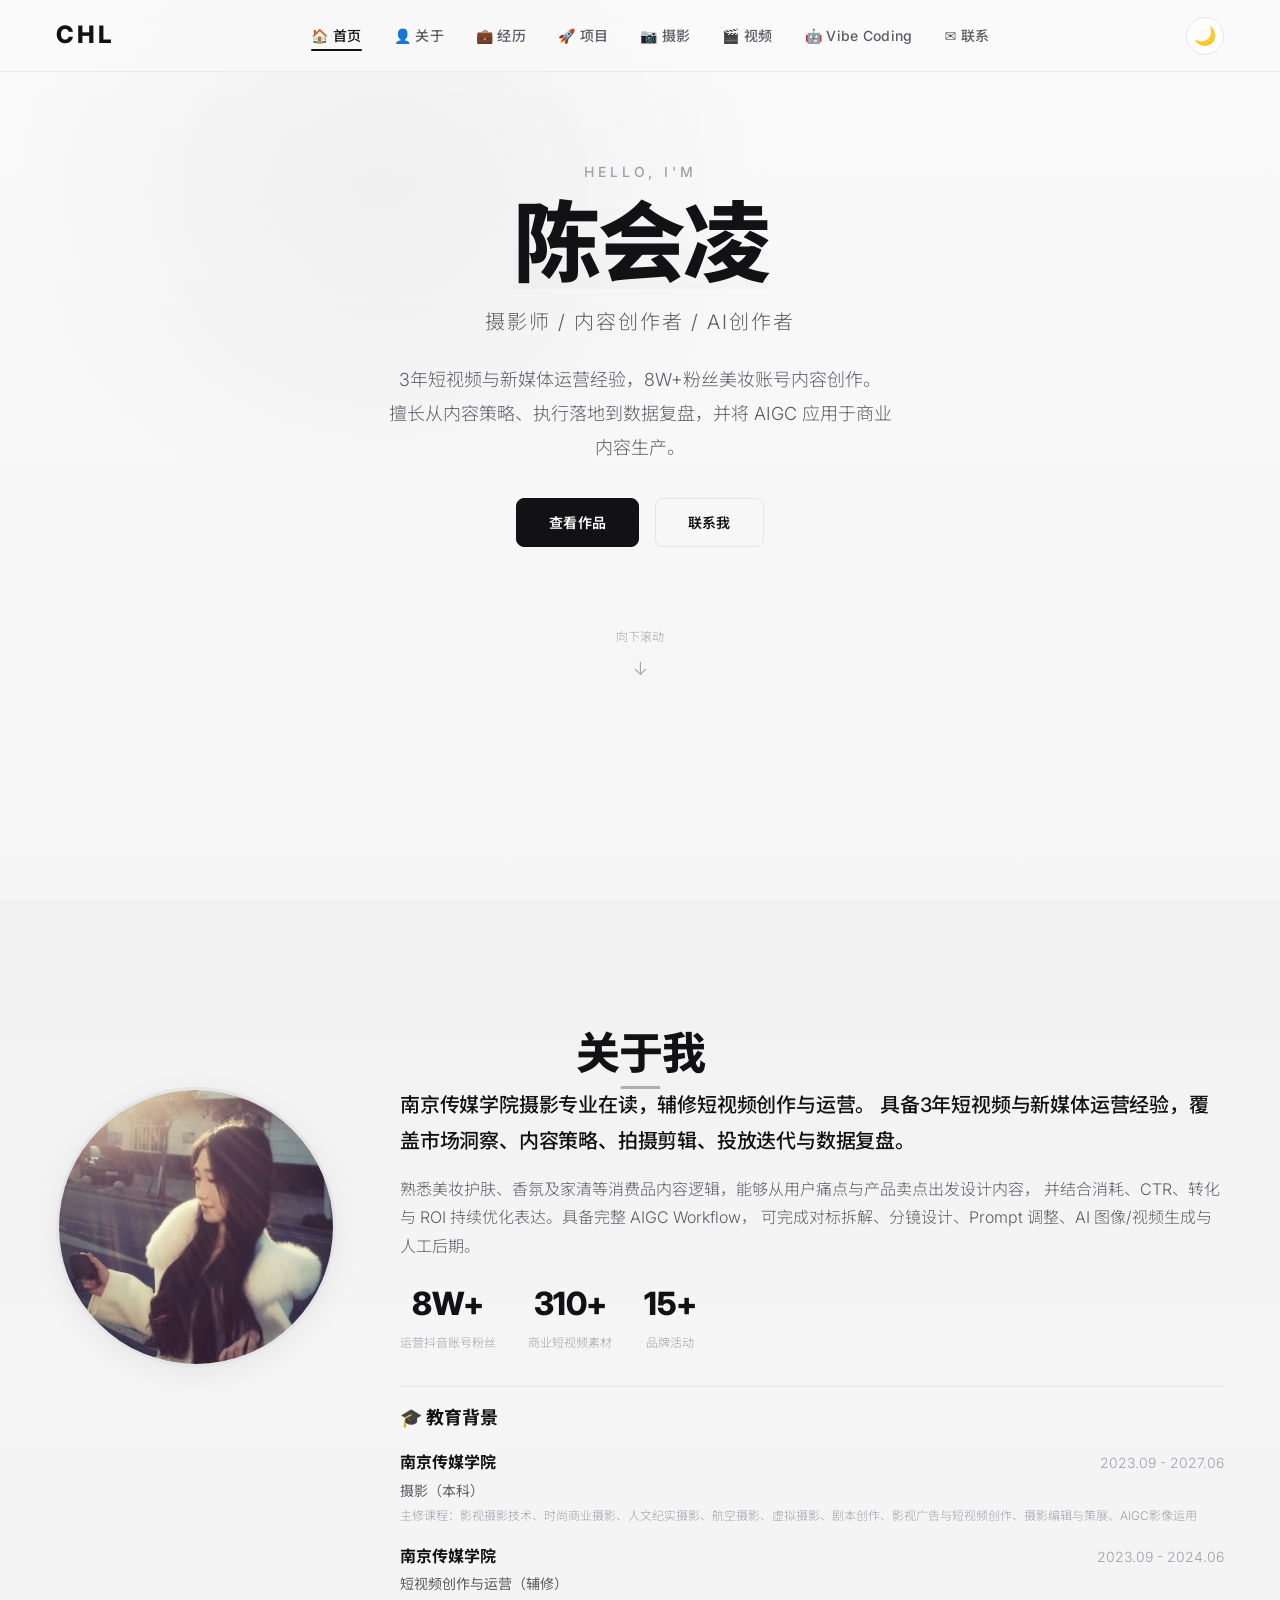
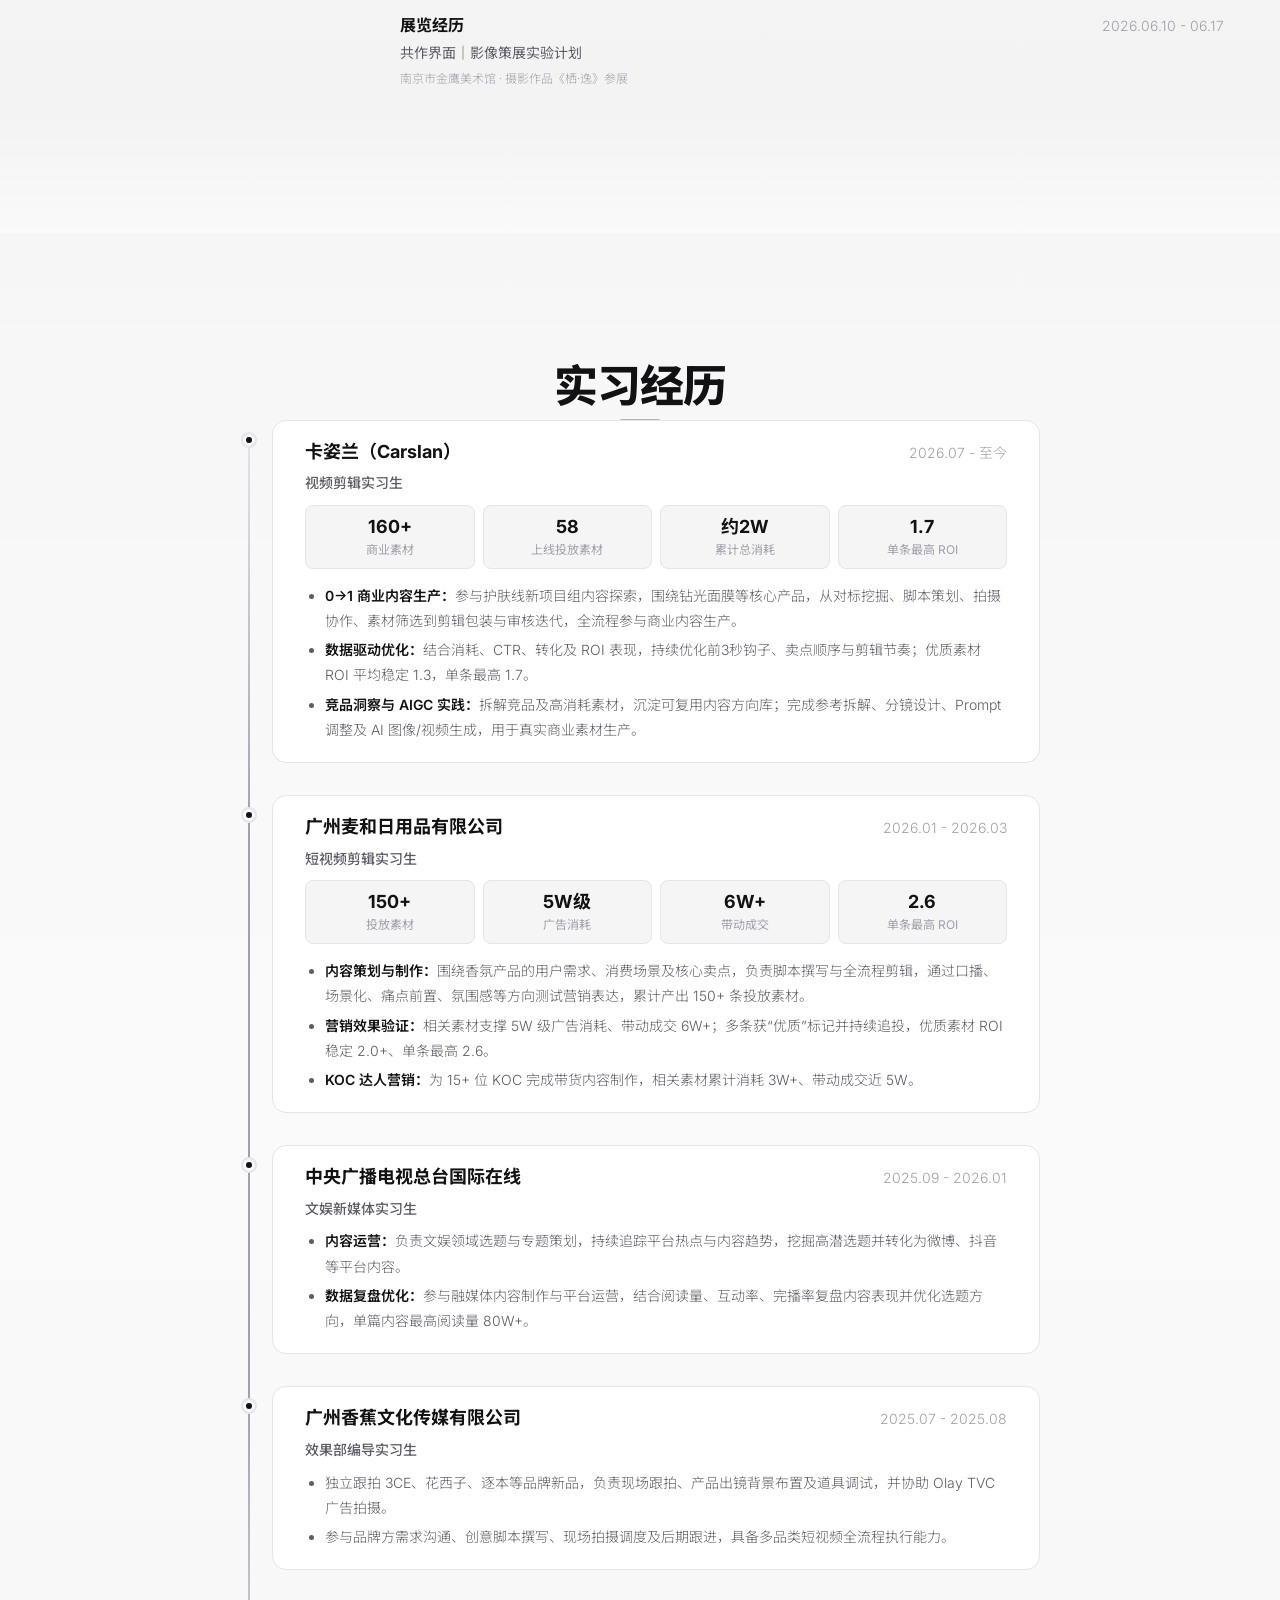
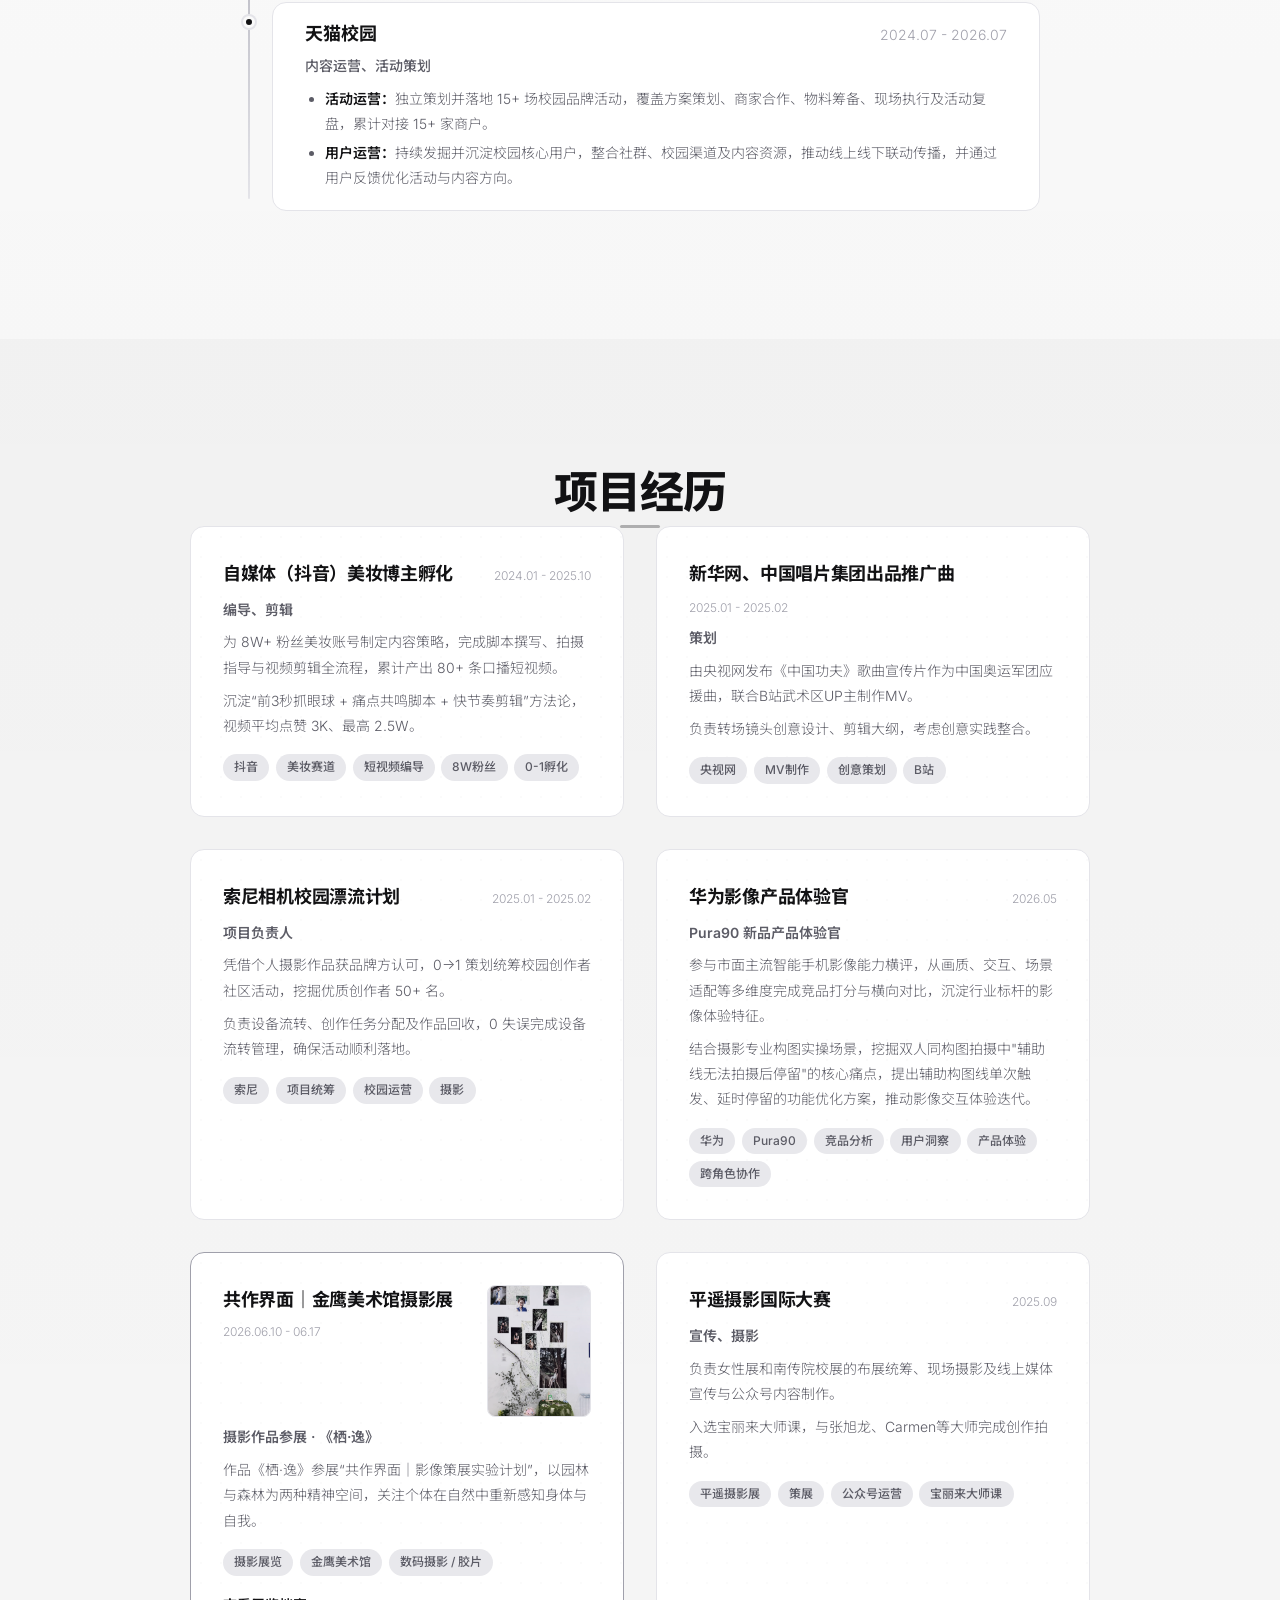
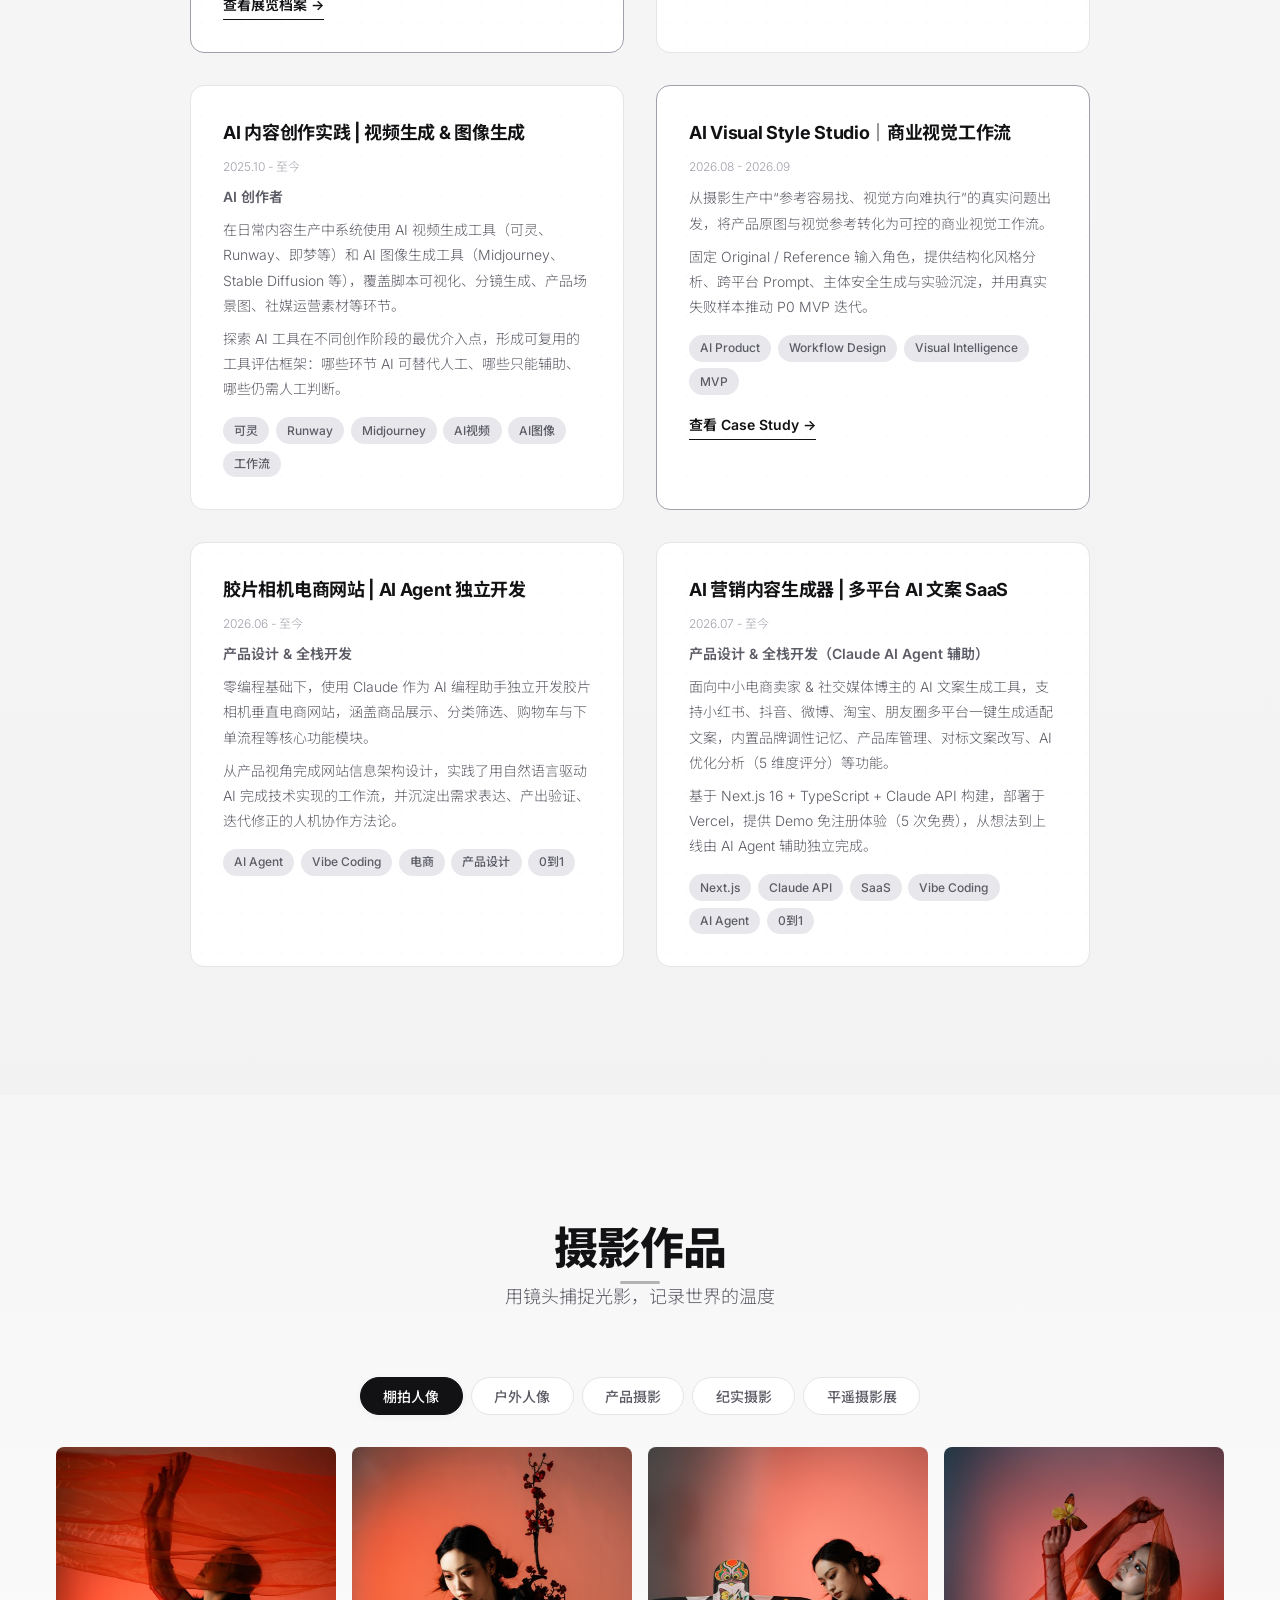
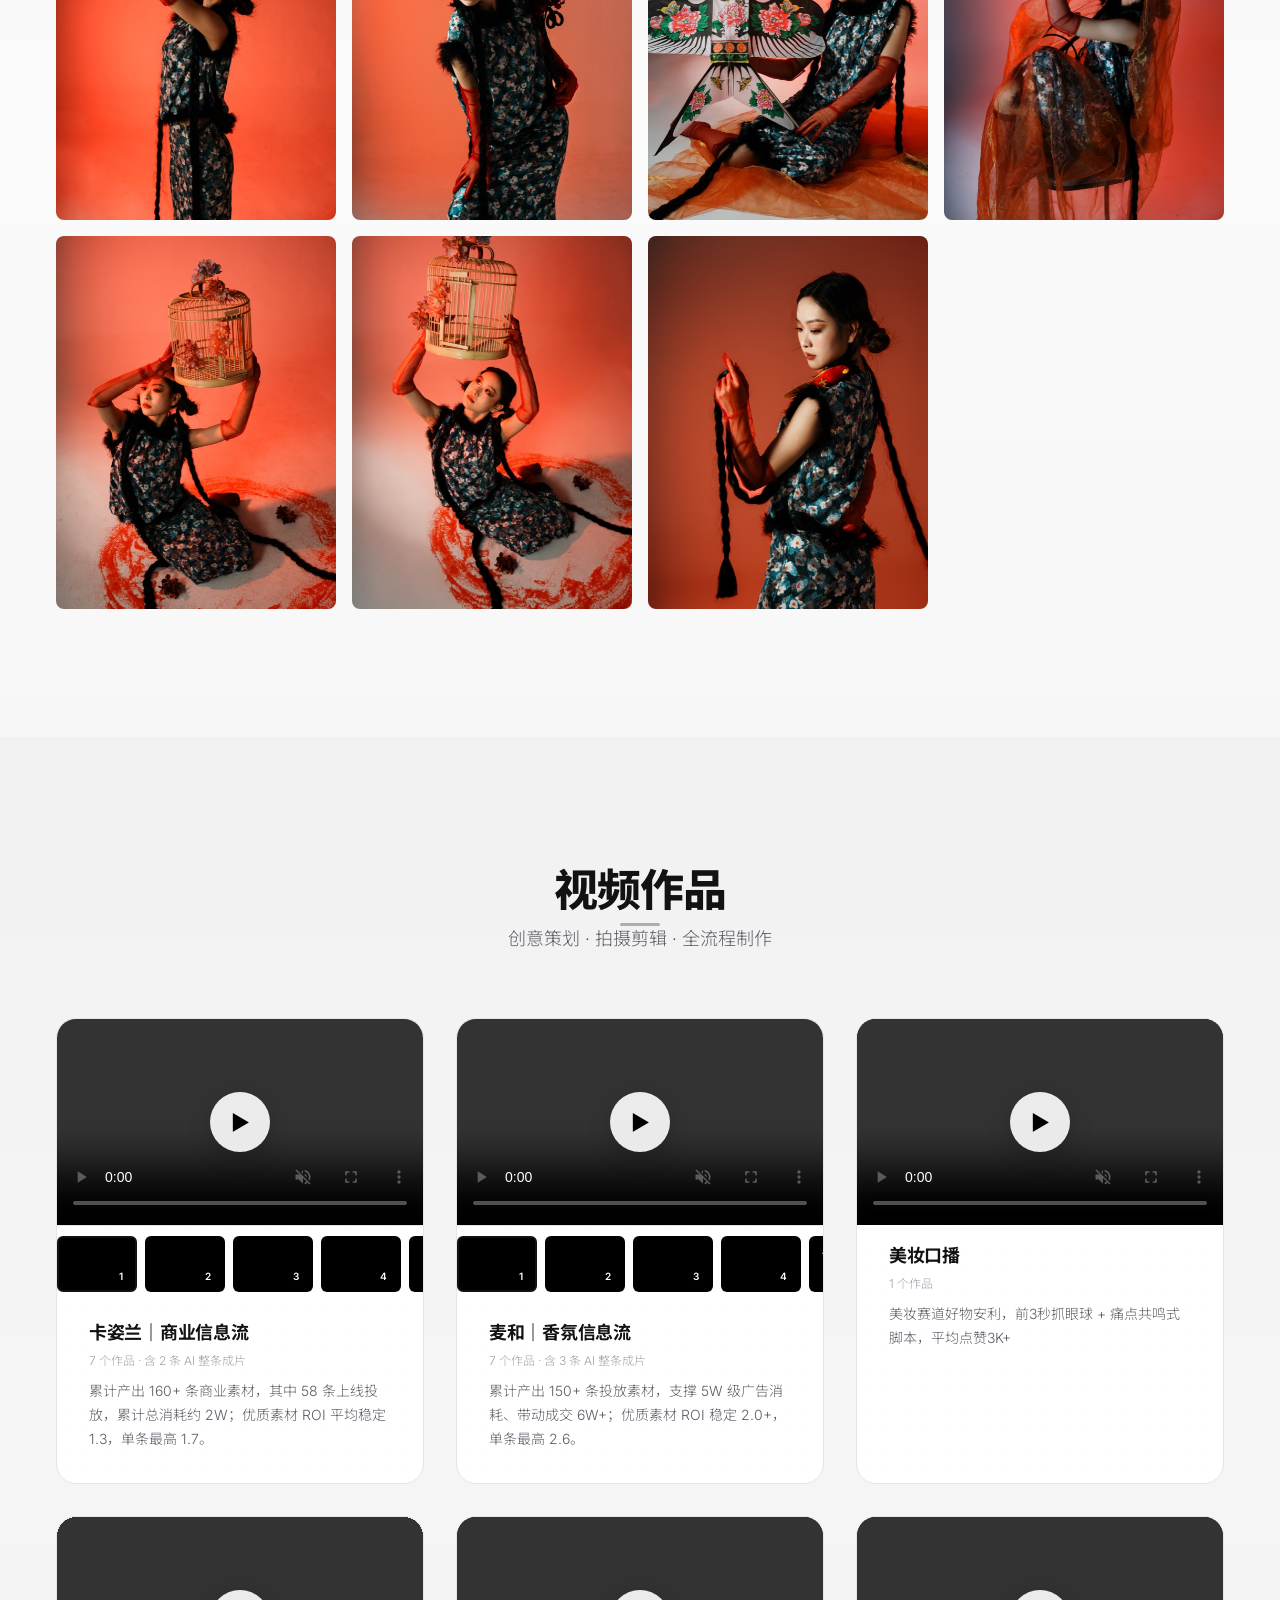
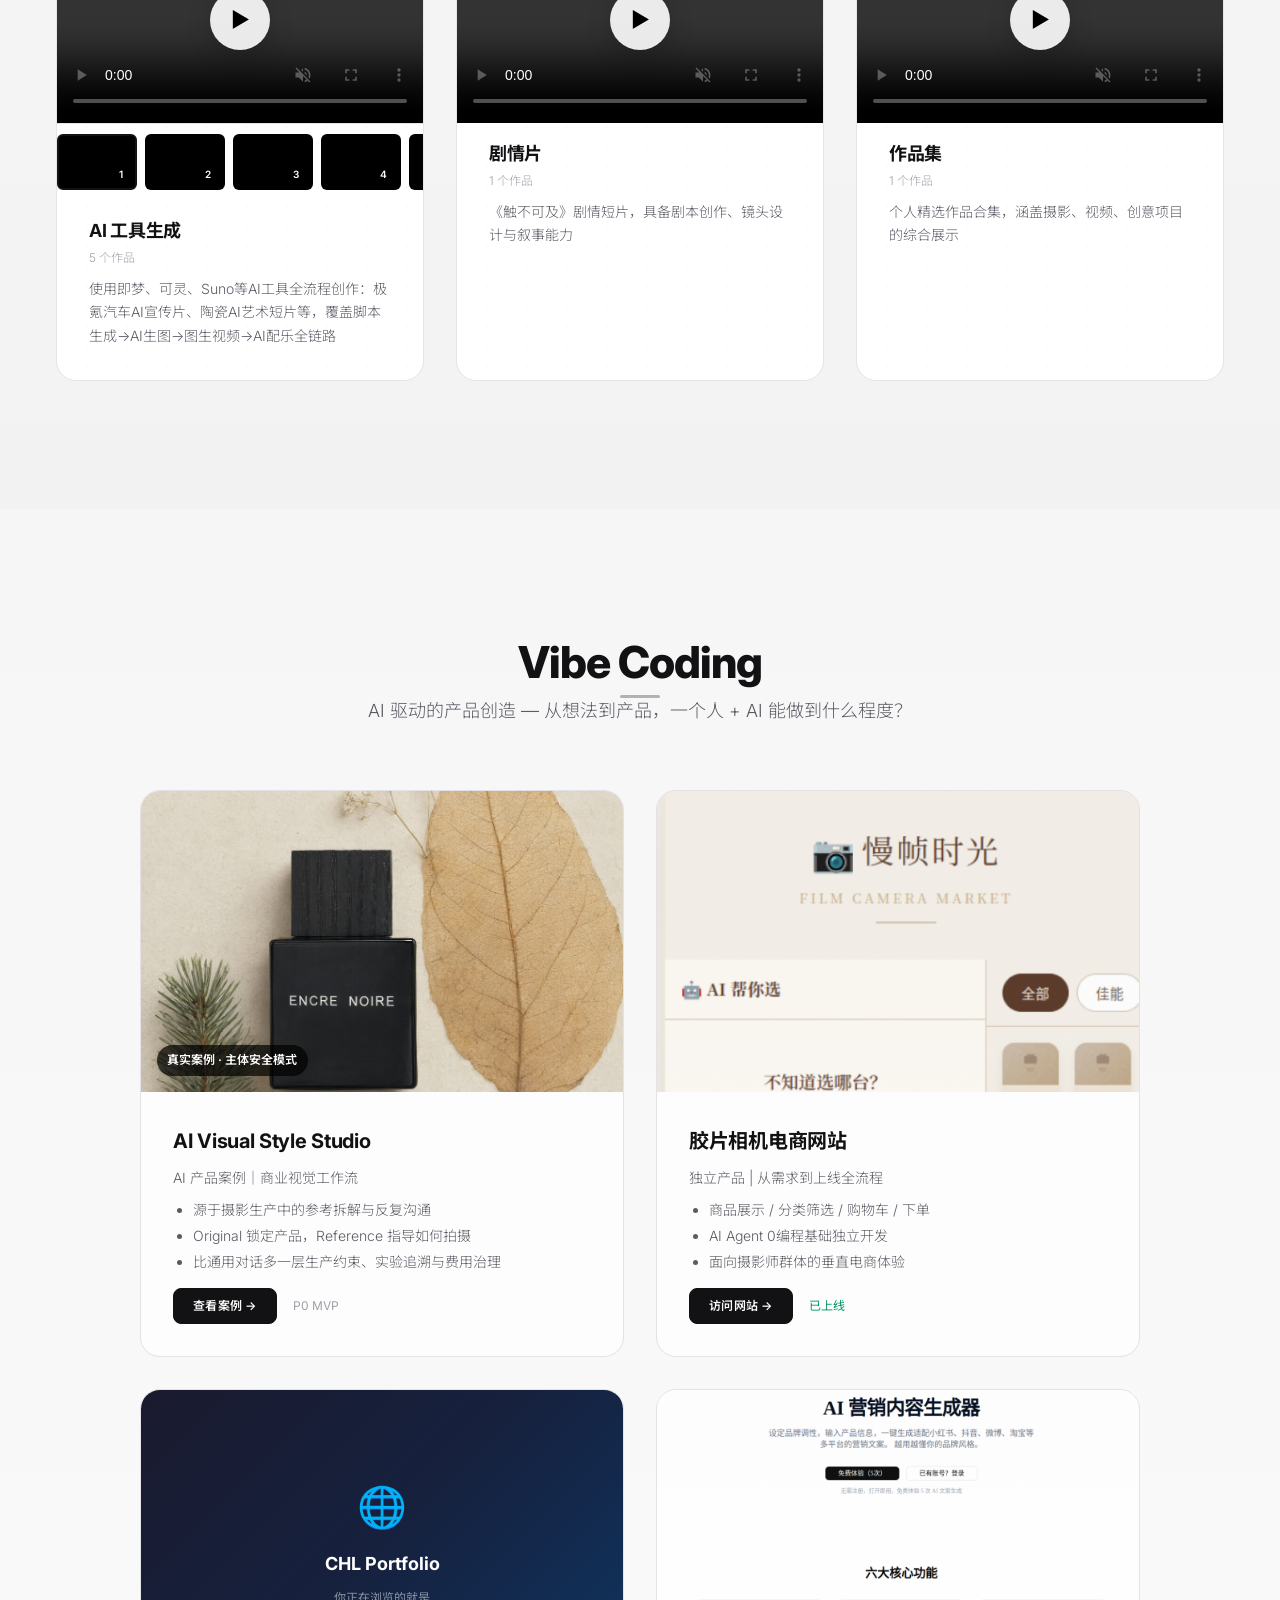
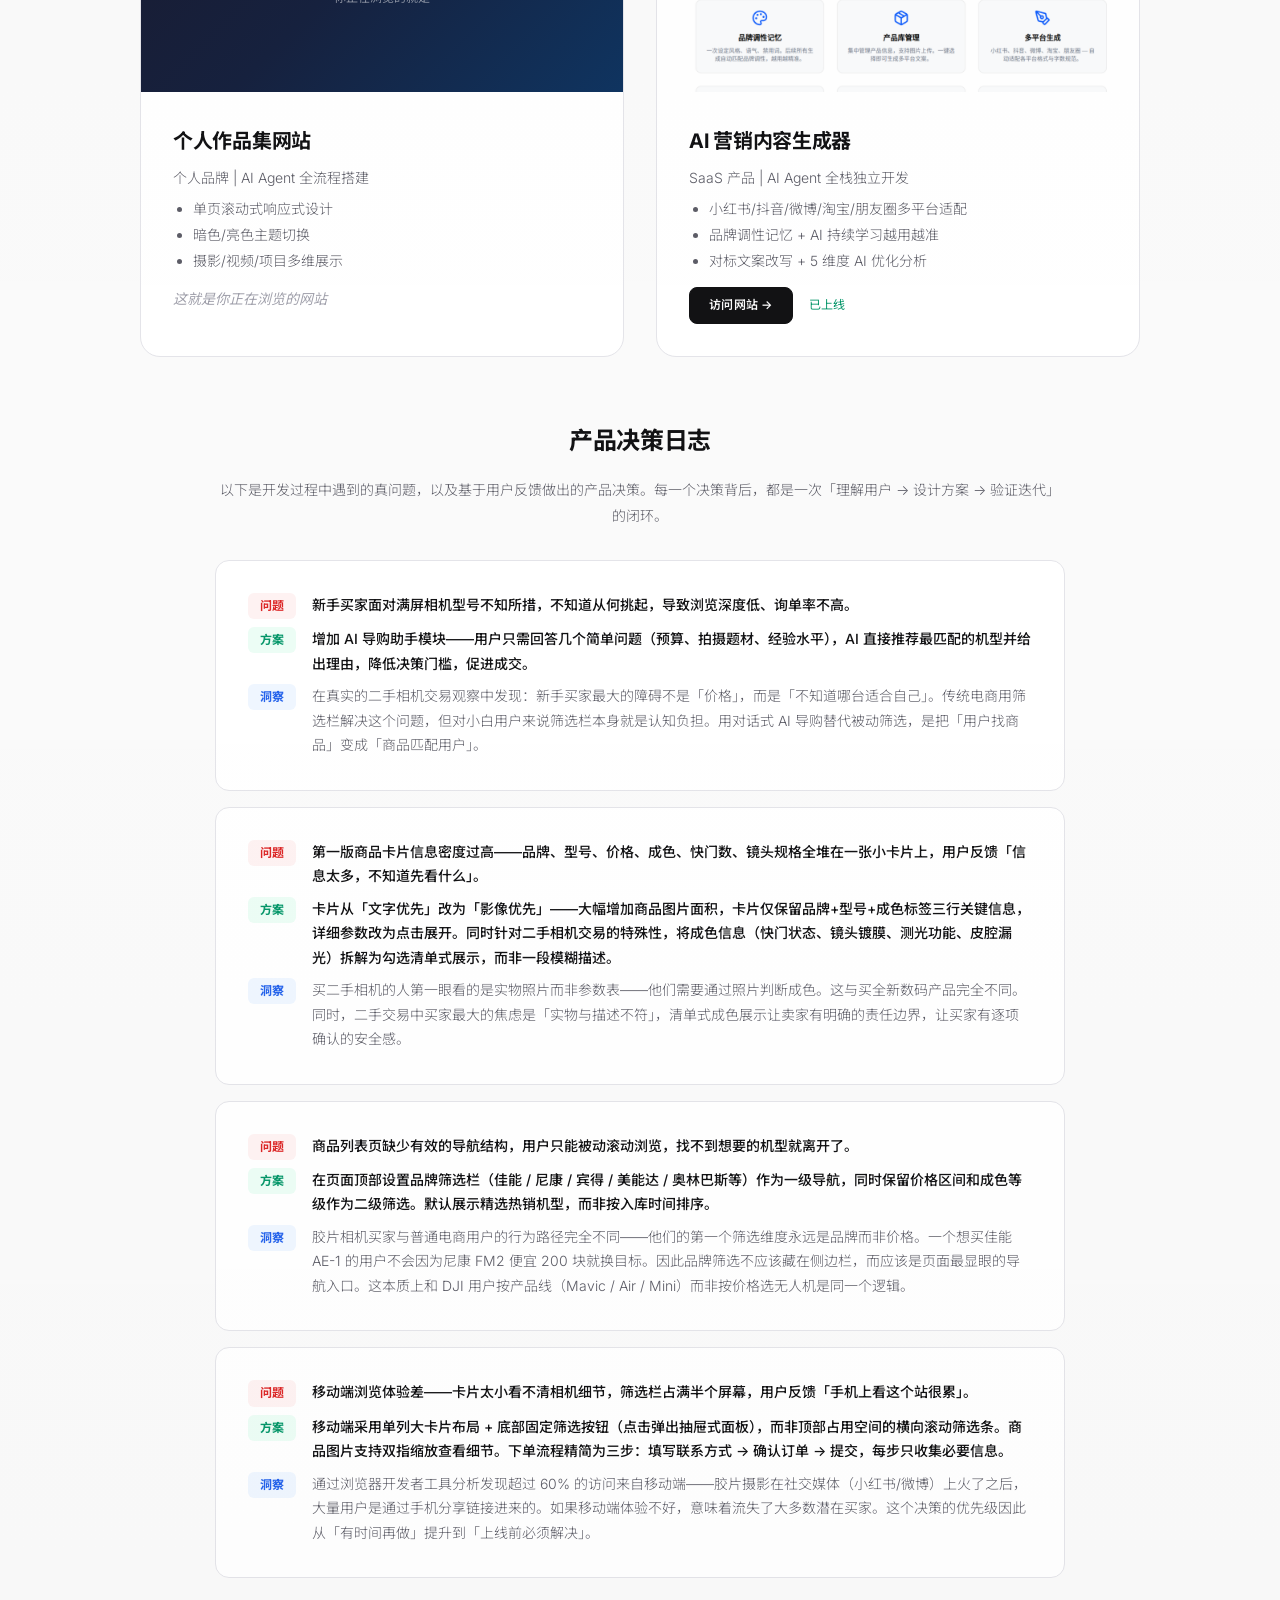
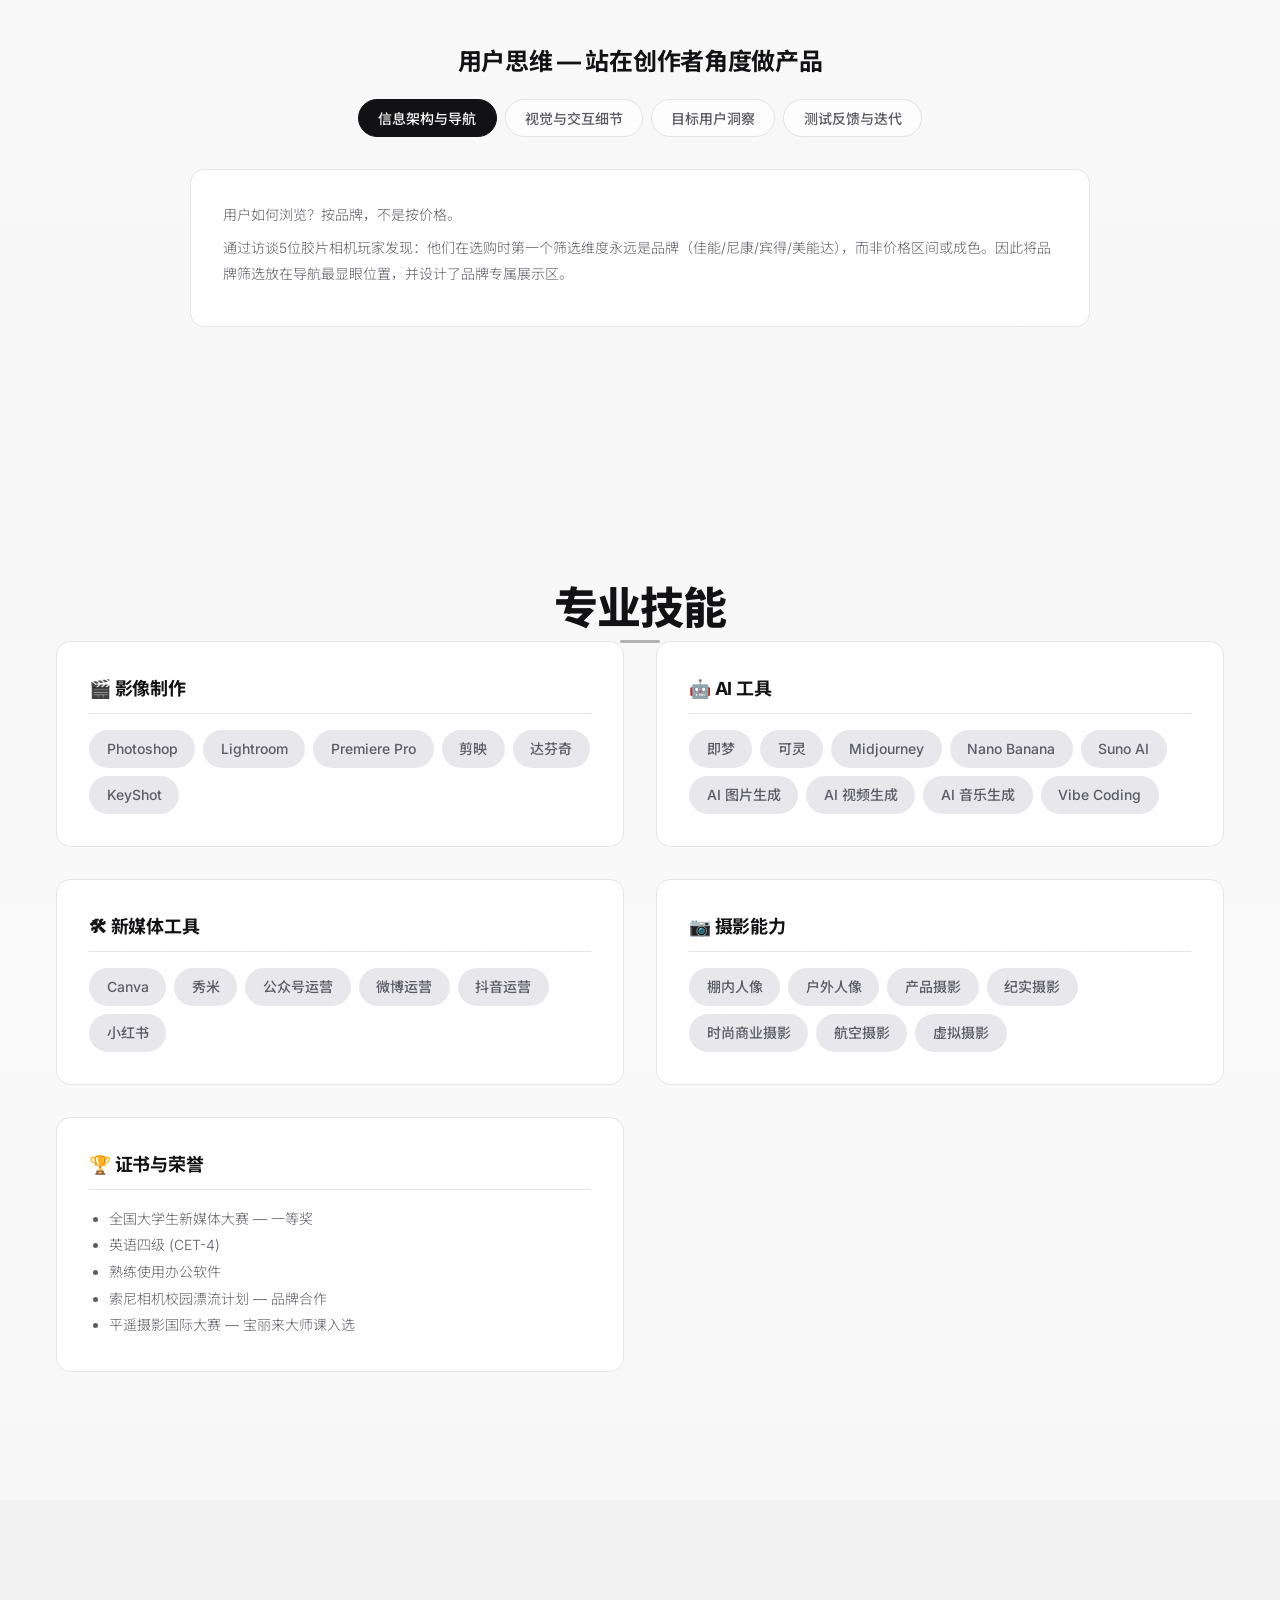
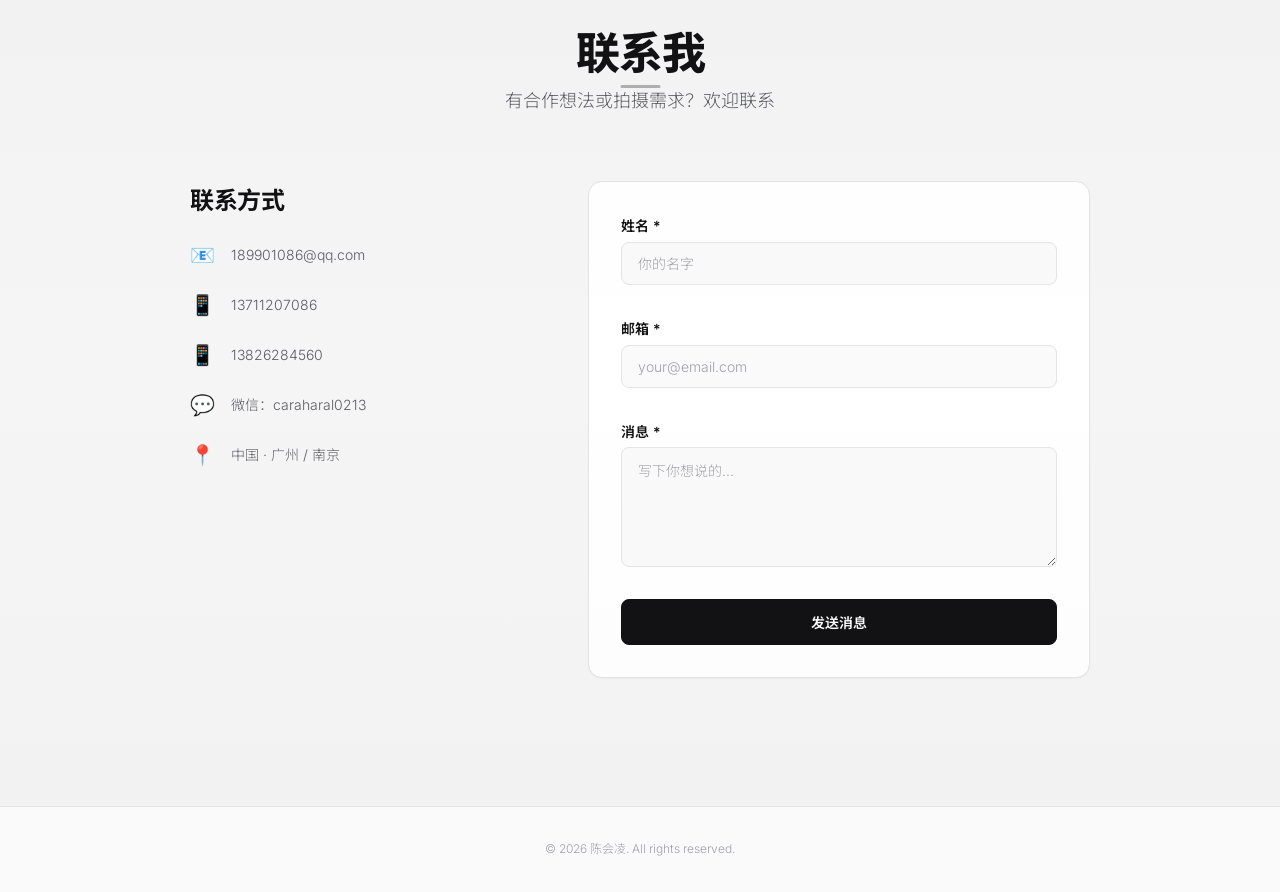
==== commit 4d6006c1: "压缩摄影展项目卡片" ====
--- a/index.html
+++ b/index.html
@@ -17,7 +17,7 @@
   <link rel="preconnect" href="https://fonts.gstatic.com" crossorigin>
   <link href="https://fonts.googleapis.com/css2?family=Inter:wght@300;400;500;600;700;800&family=Noto+Sans+SC:wght@300;400;500;700&display=swap" rel="stylesheet">
 
-  <link rel="stylesheet" href="css/style.css?v=20260913-exhibition">
+  <link rel="stylesheet" href="css/style.css?v=20260913-exhibition-card">
 </head>
 <body>
 
@@ -370,26 +370,22 @@
 
           <!-- Golden Eagle Art Museum Exhibition -->
           <article class="project-card project-card--exhibition project-card--featured">
-            <div class="project-card__image">
-              <img src="assets/images/exhibition-xiyi/installation-hero.webp" alt="《栖·逸》在金鹰美术馆的展陈现场" loading="lazy">
-            </div>
             <div class="project-card__body">
-              <div class="project-card__header">
-                <h3 class="project-card__title">共作界面｜金鹰美术馆摄影展</h3>
-                <span class="project-card__date">2026.06.10 - 06.17</span>
+              <div class="project-card__header project-card__header--with-thumb">
+                <div class="project-card__header-copy">
+                  <h3 class="project-card__title">共作界面｜金鹰美术馆摄影展</h3>
+                  <span class="project-card__date">2026.06.10 - 06.17</span>
+                </div>
+                <img class="project-card__thumb" src="assets/images/exhibition-xiyi/installation-hero.webp" alt="《栖·逸》在金鹰美术馆的展陈现场" loading="lazy">
               </div>
               <p class="project-card__role">摄影作品参展 · 《栖·逸》</p>
               <p class="project-card__description">
-                作品《栖·逸》呈现于“共作界面｜影像策展实验计划”，以园林与森林作为两种精神空间，关注个体如何在自然中重新感知身体与自我。
-              </p>
-              <p class="project-card__description">
-                作品从摄影创作进入真实展览空间，以摄影图像、自然枝叶与现场陈设共同呈现。
+                作品《栖·逸》参展“共作界面｜影像策展实验计划”，以园林与森林为两种精神空间，关注个体在自然中重新感知身体与自我。
               </p>
               <div class="project-card__tags">
-                <span class="tag">Photography Exhibition</span>
+                <span class="tag">摄影展览</span>
                 <span class="tag">金鹰美术馆</span>
-                <span class="tag">彩色数码摄影</span>
-                <span class="tag">胶片</span>
+                <span class="tag">数码摄影 / 胶片</span>
               </div>
               <a class="project-card__link" href="exhibition-xiyi/">查看展览档案 →</a>
             </div>
--- a/css/style.css
+++ b/css/style.css
@@ -683,17 +683,32 @@
   font-weight: var(--fw-semibold);
 }
 
-/* Featured exhibition card */
-.project-card--exhibition { overflow: hidden; }
-.project-card--exhibition::before { display: none; }
-.project-card--exhibition { display: grid; grid-template-columns: minmax(220px, .68fr) minmax(0, 1fr); }
-.project-card__image { min-height: 300px; background: var(--bg-tertiary); }
-.project-card__image img { width: 100%; height: 100%; object-fit: cover; object-position: center; }
-.project-card--exhibition .project-card__body { justify-content: center; padding: clamp(1.5rem, 4vw, 2.5rem); }
+/* Exhibition card: keep the same rhythm as the other project cards. */
+.project-card__header--with-thumb {
+  align-items: flex-start;
+  flex-wrap: nowrap;
+}
+.project-card__header-copy { min-width: 0; }
+.project-card__header--with-thumb .project-card__date {
+  display: inline-block;
+  margin-top: 0.35rem;
+}
+.project-card__thumb {
+  flex: 0 0 104px;
+  width: 104px;
+  height: 132px;
+  object-fit: cover;
+  object-position: center;
+  border: 1px solid var(--border);
+  border-radius: var(--radius-sm);
+}
 
 @media (max-width: 640px) {
-  .project-card--exhibition { grid-template-columns: 1fr; }
-  .project-card__image { min-height: 360px; }
+  .project-card__thumb {
+    flex-basis: 82px;
+    width: 82px;
+    height: 104px;
+  }
 }
 
 .tag {
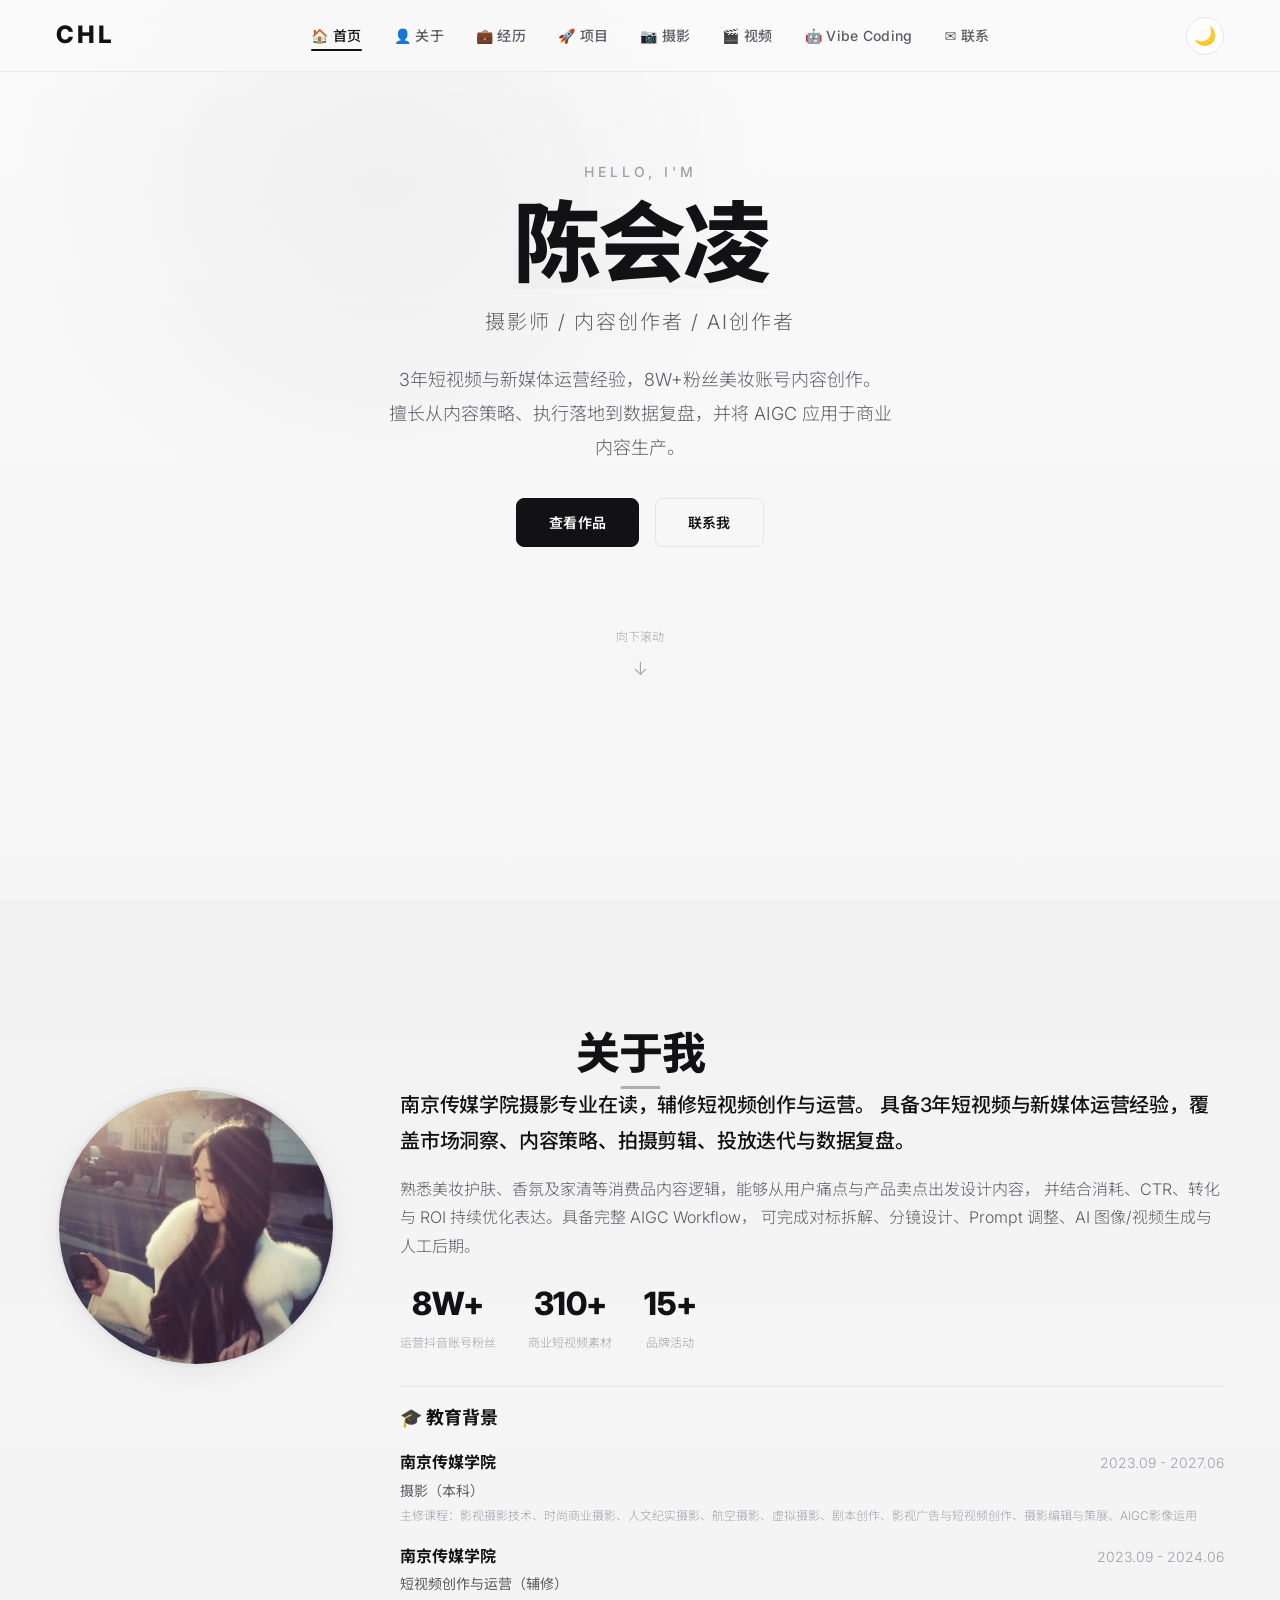
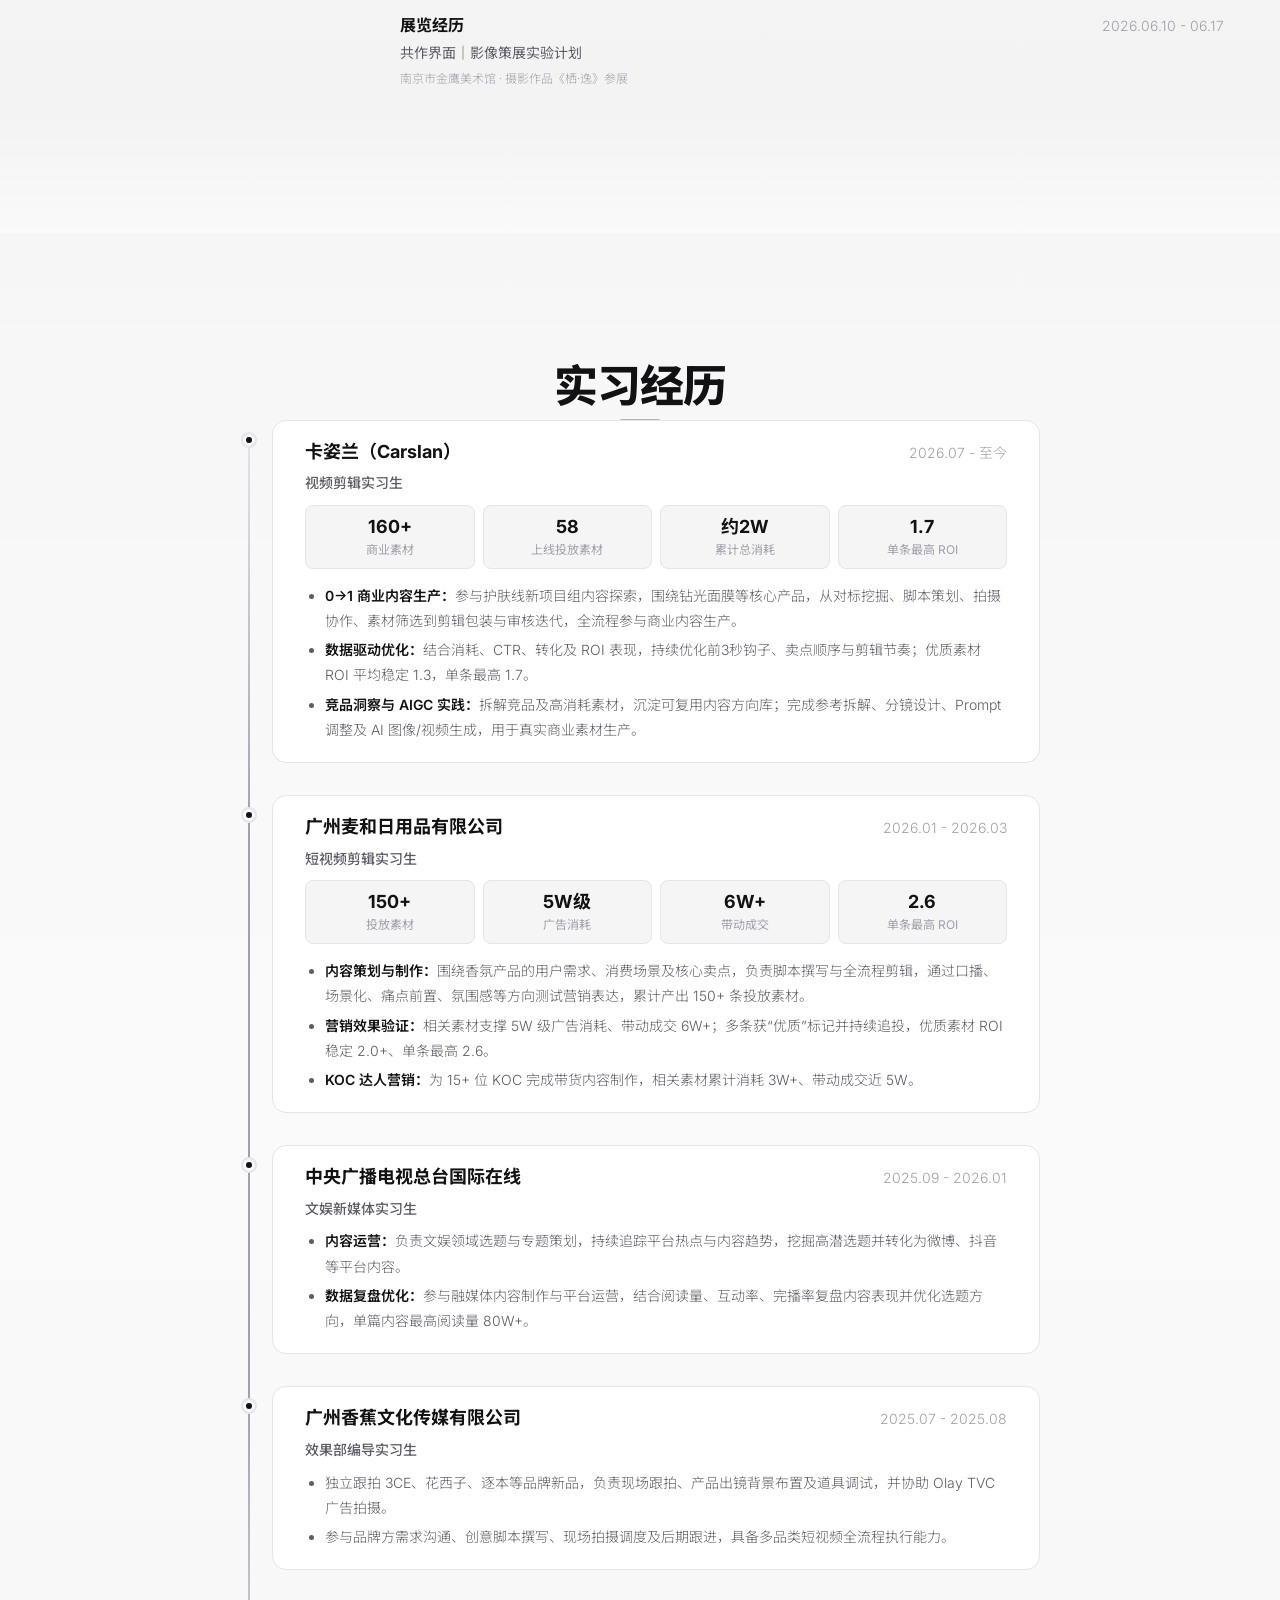
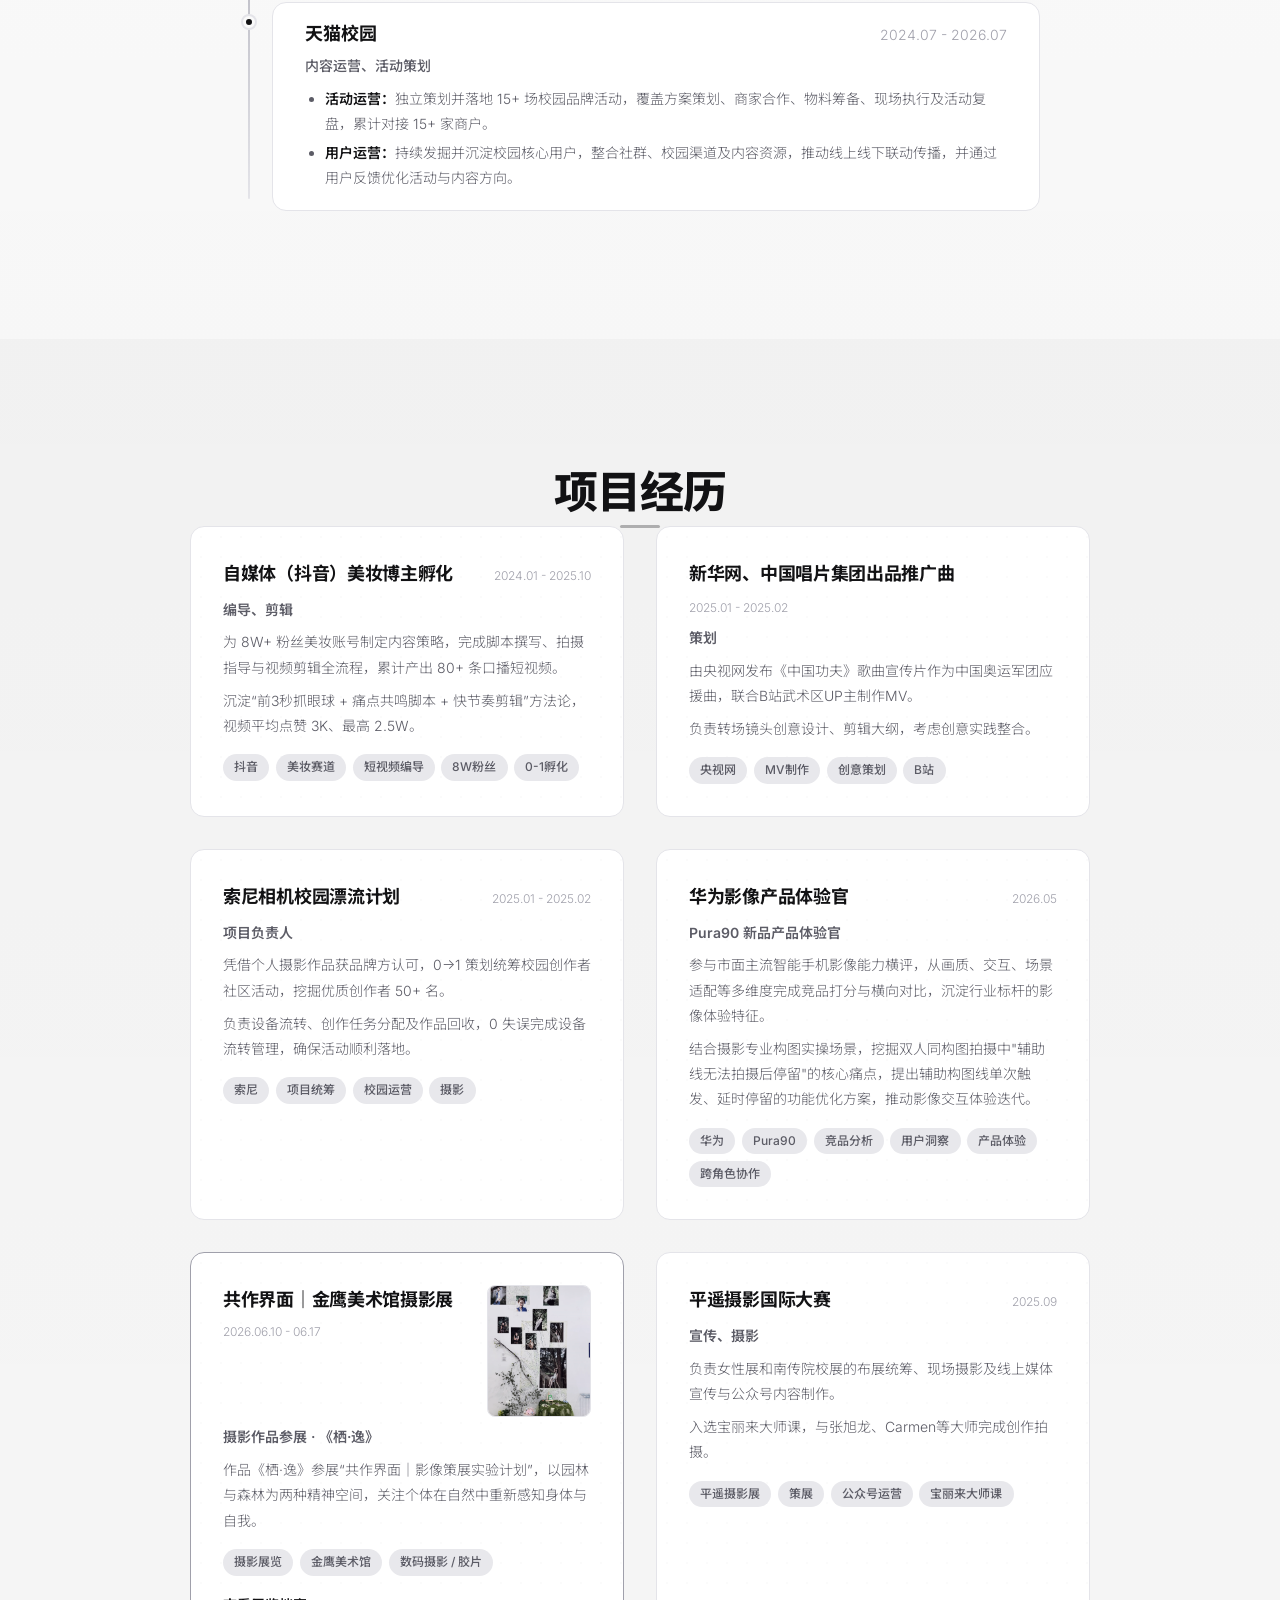
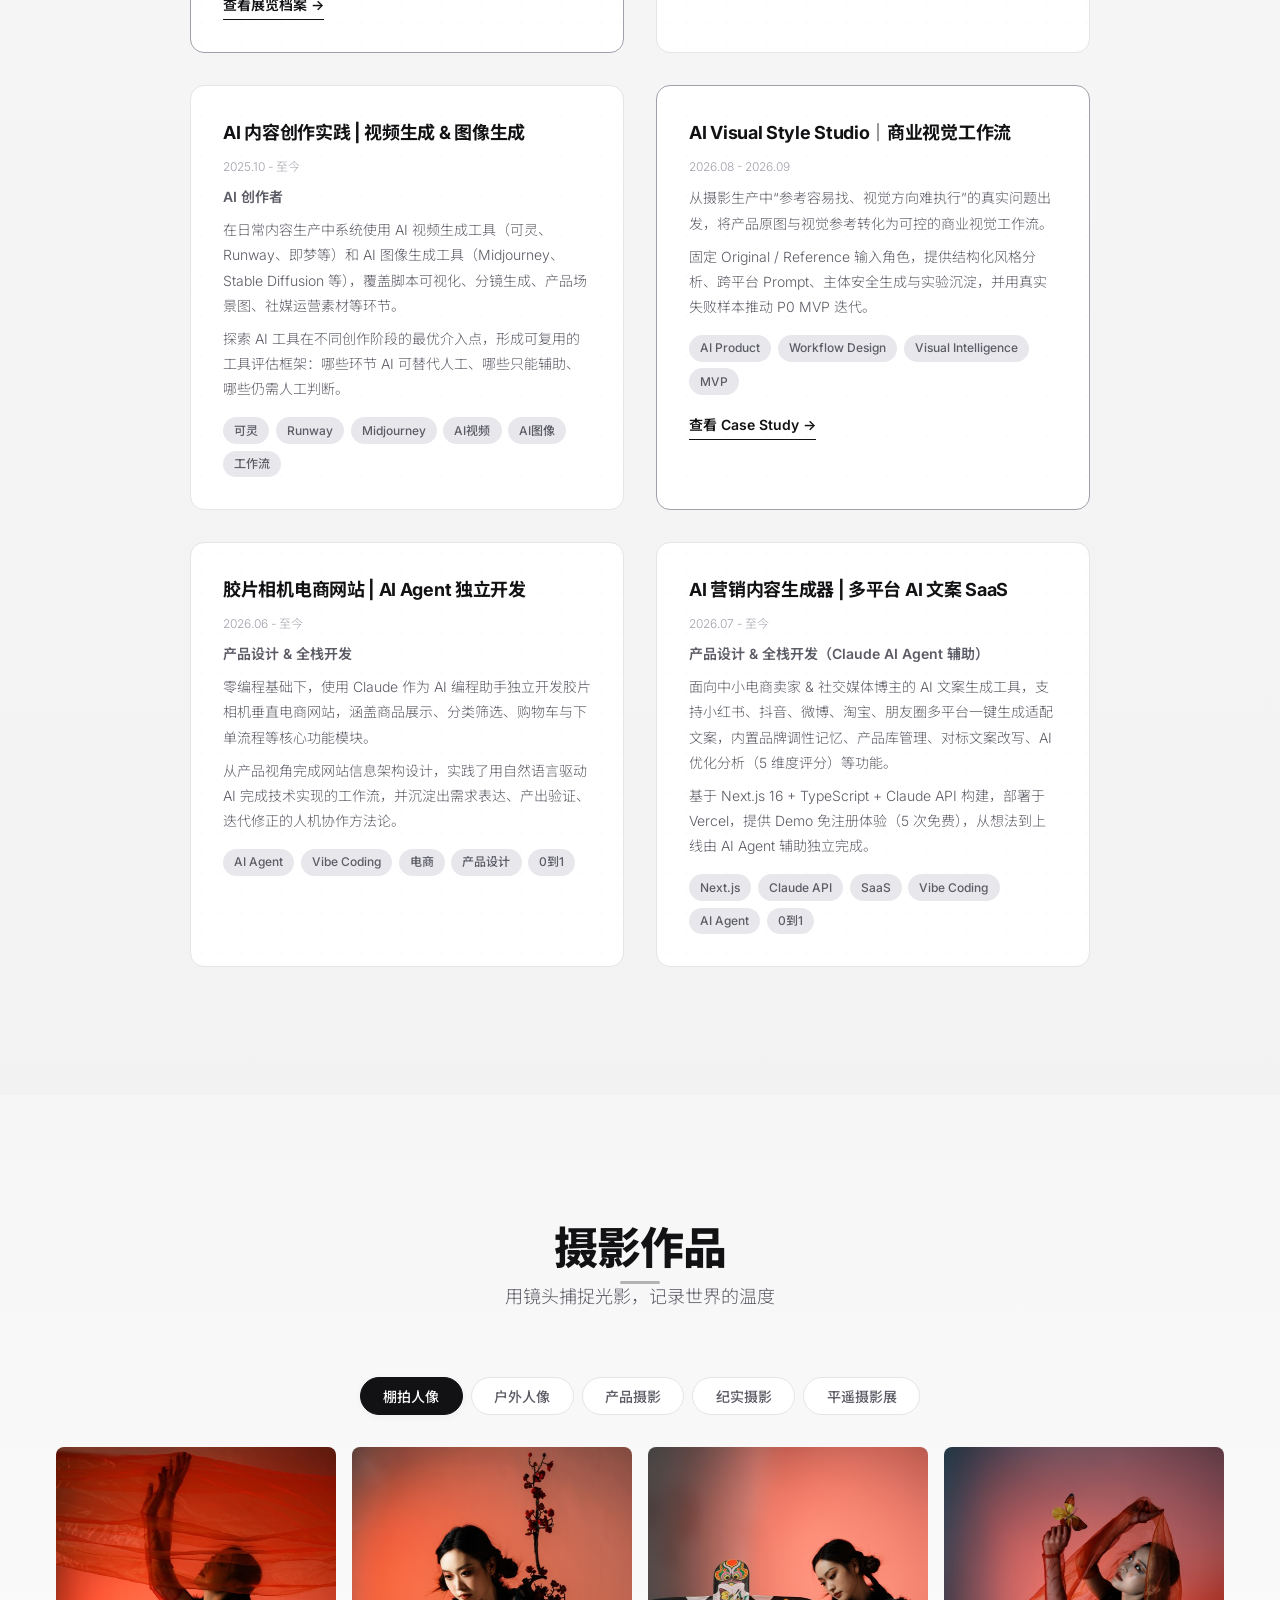
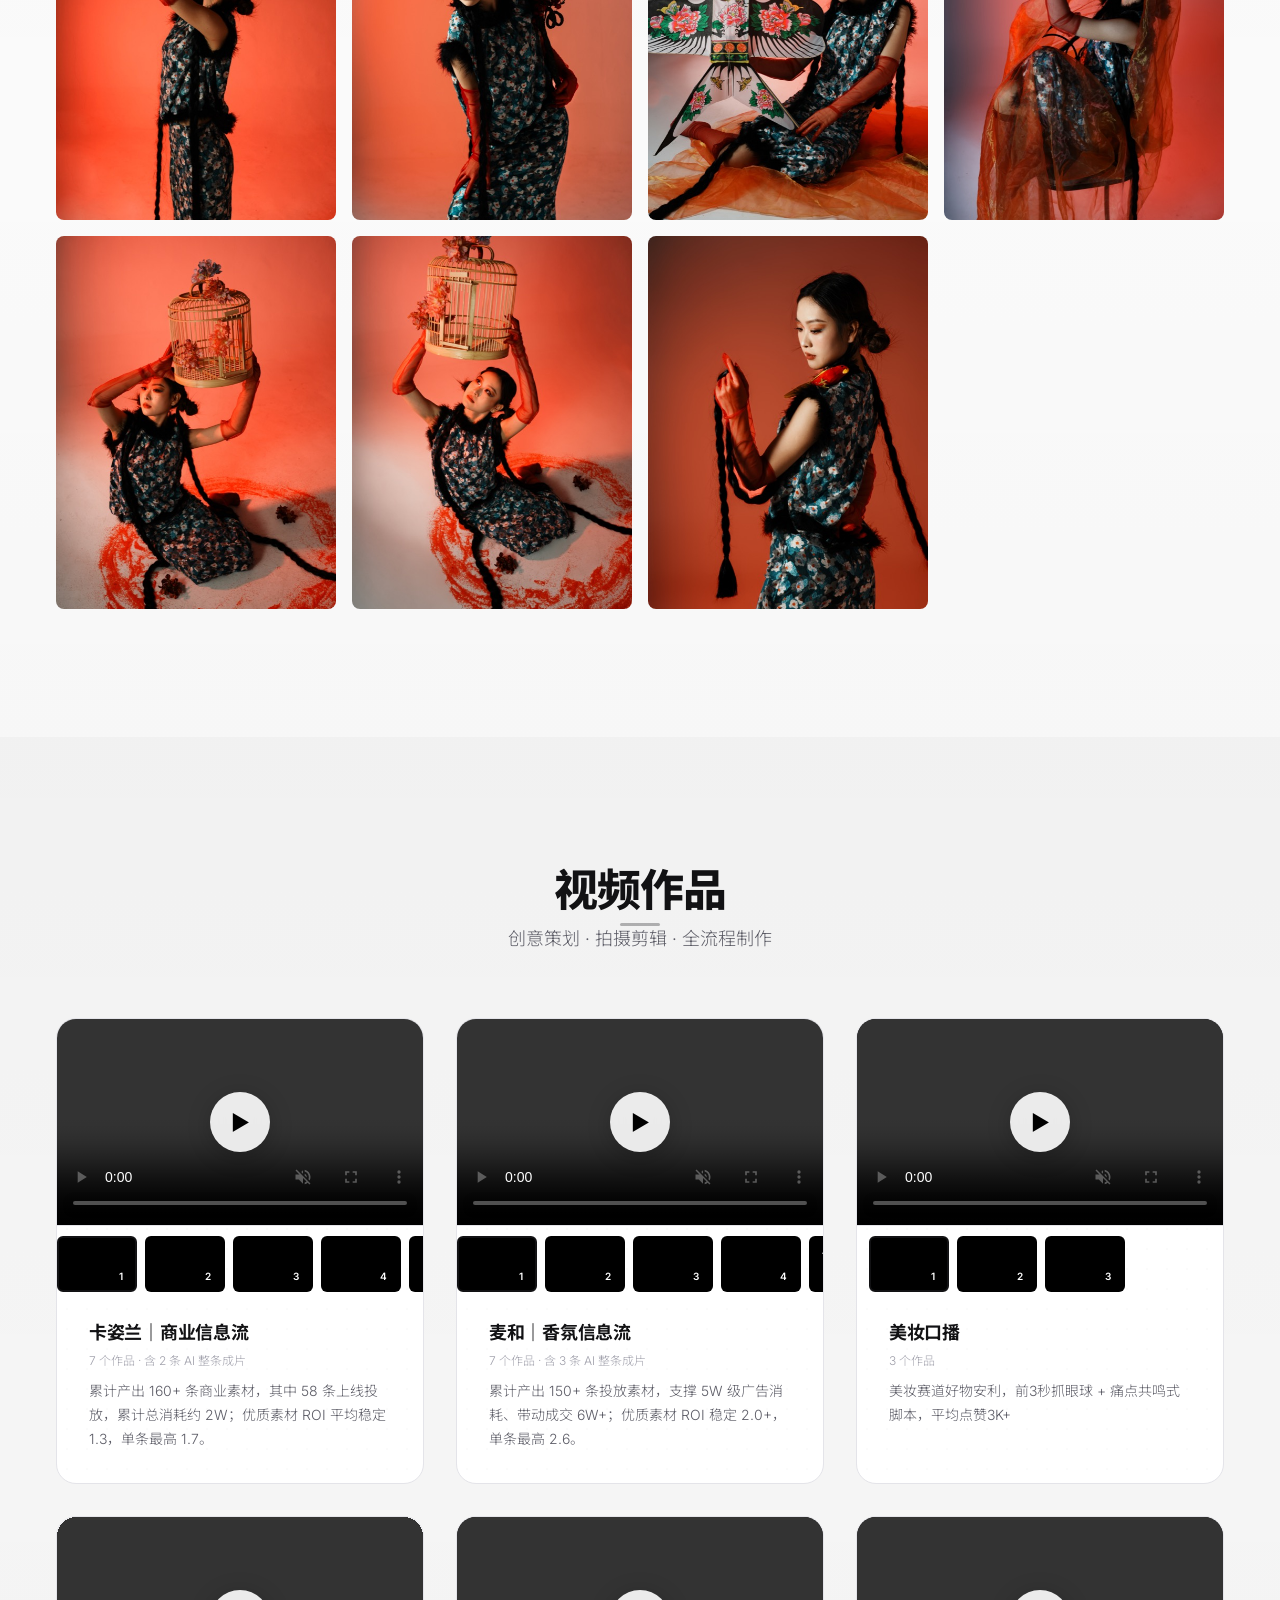
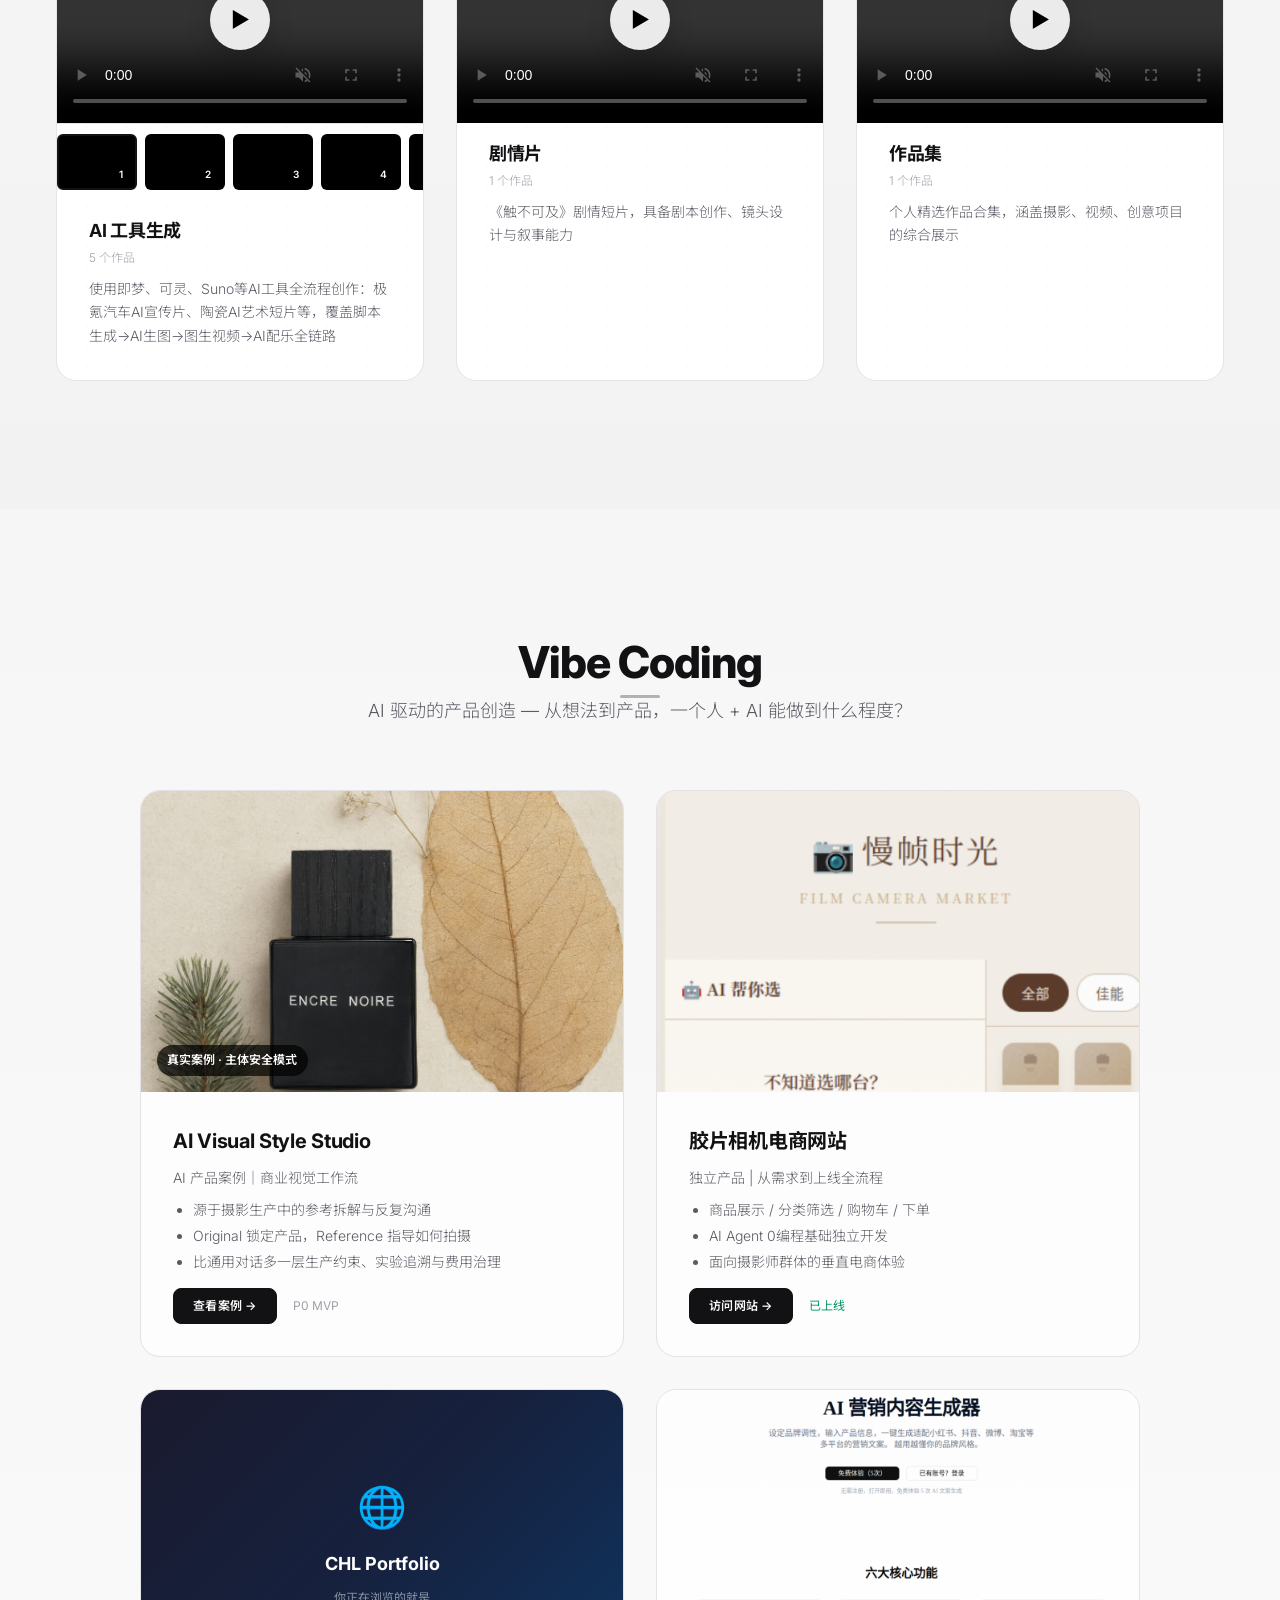
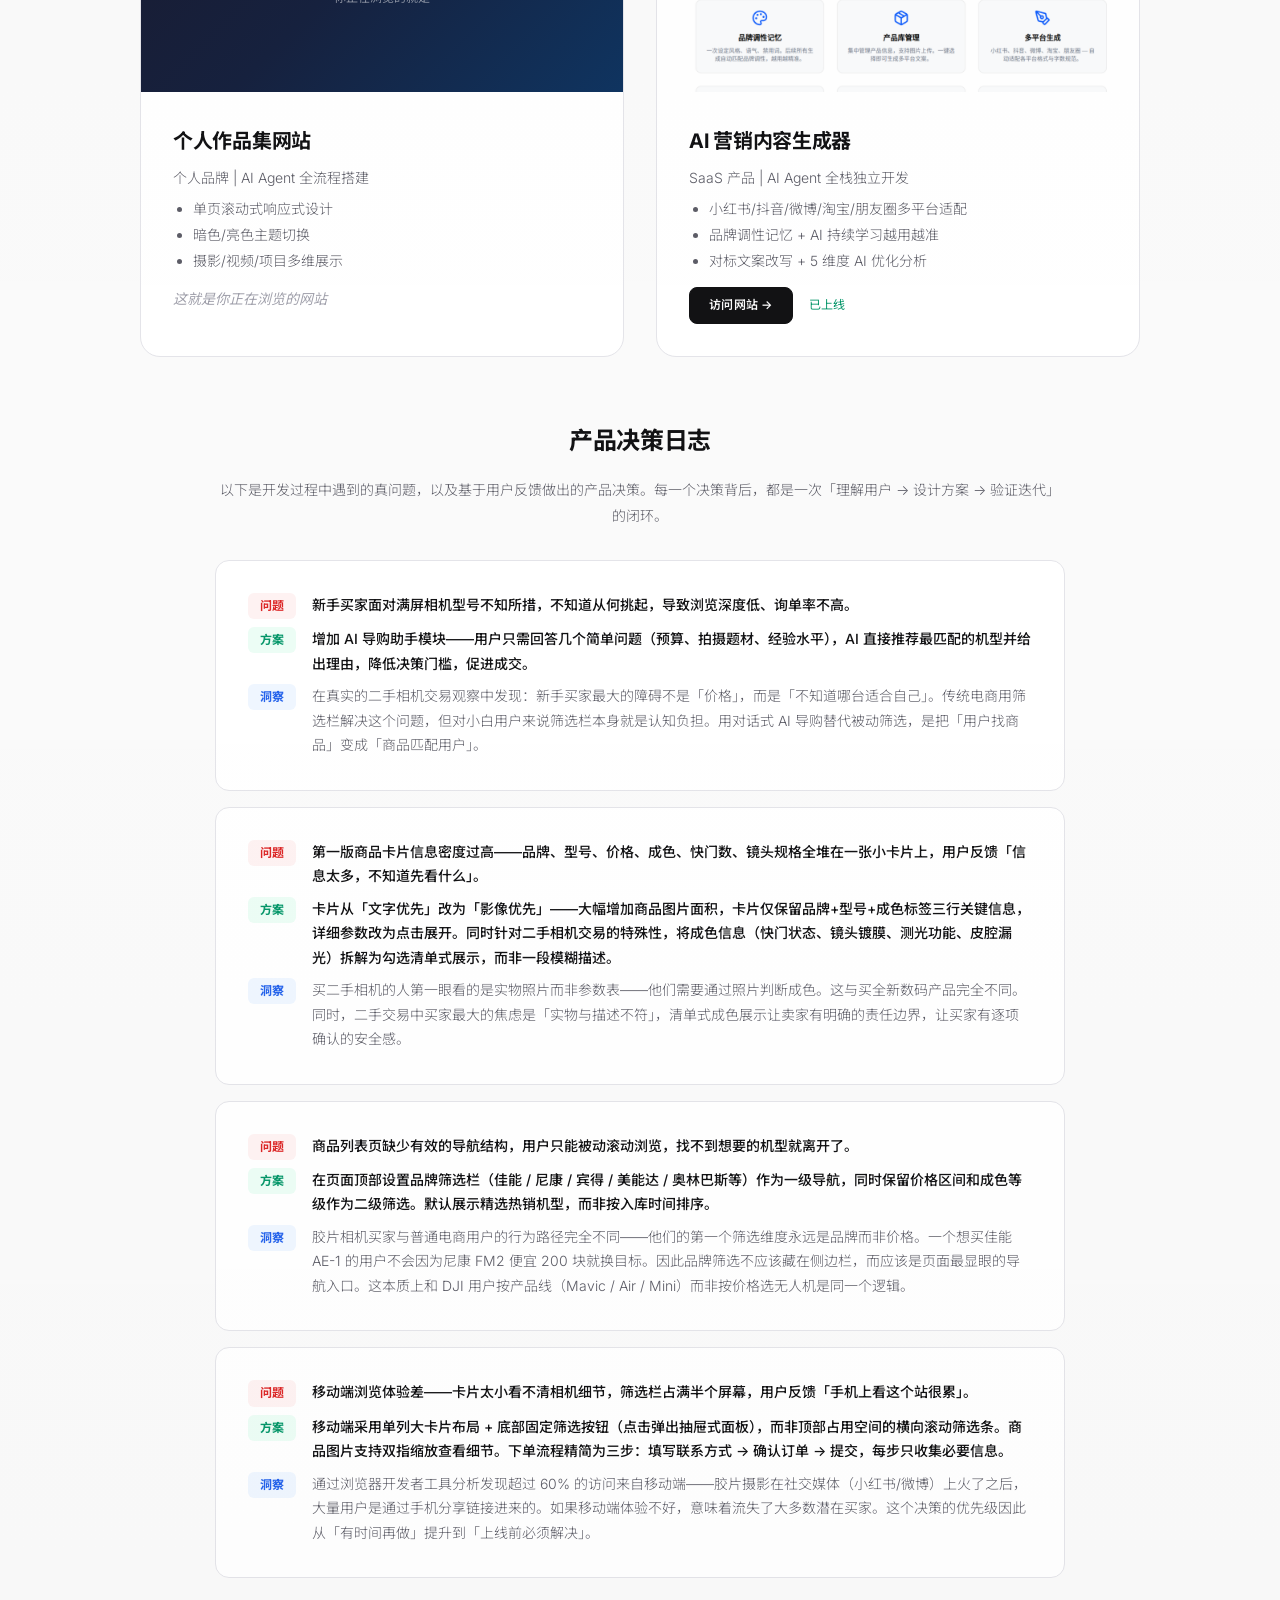
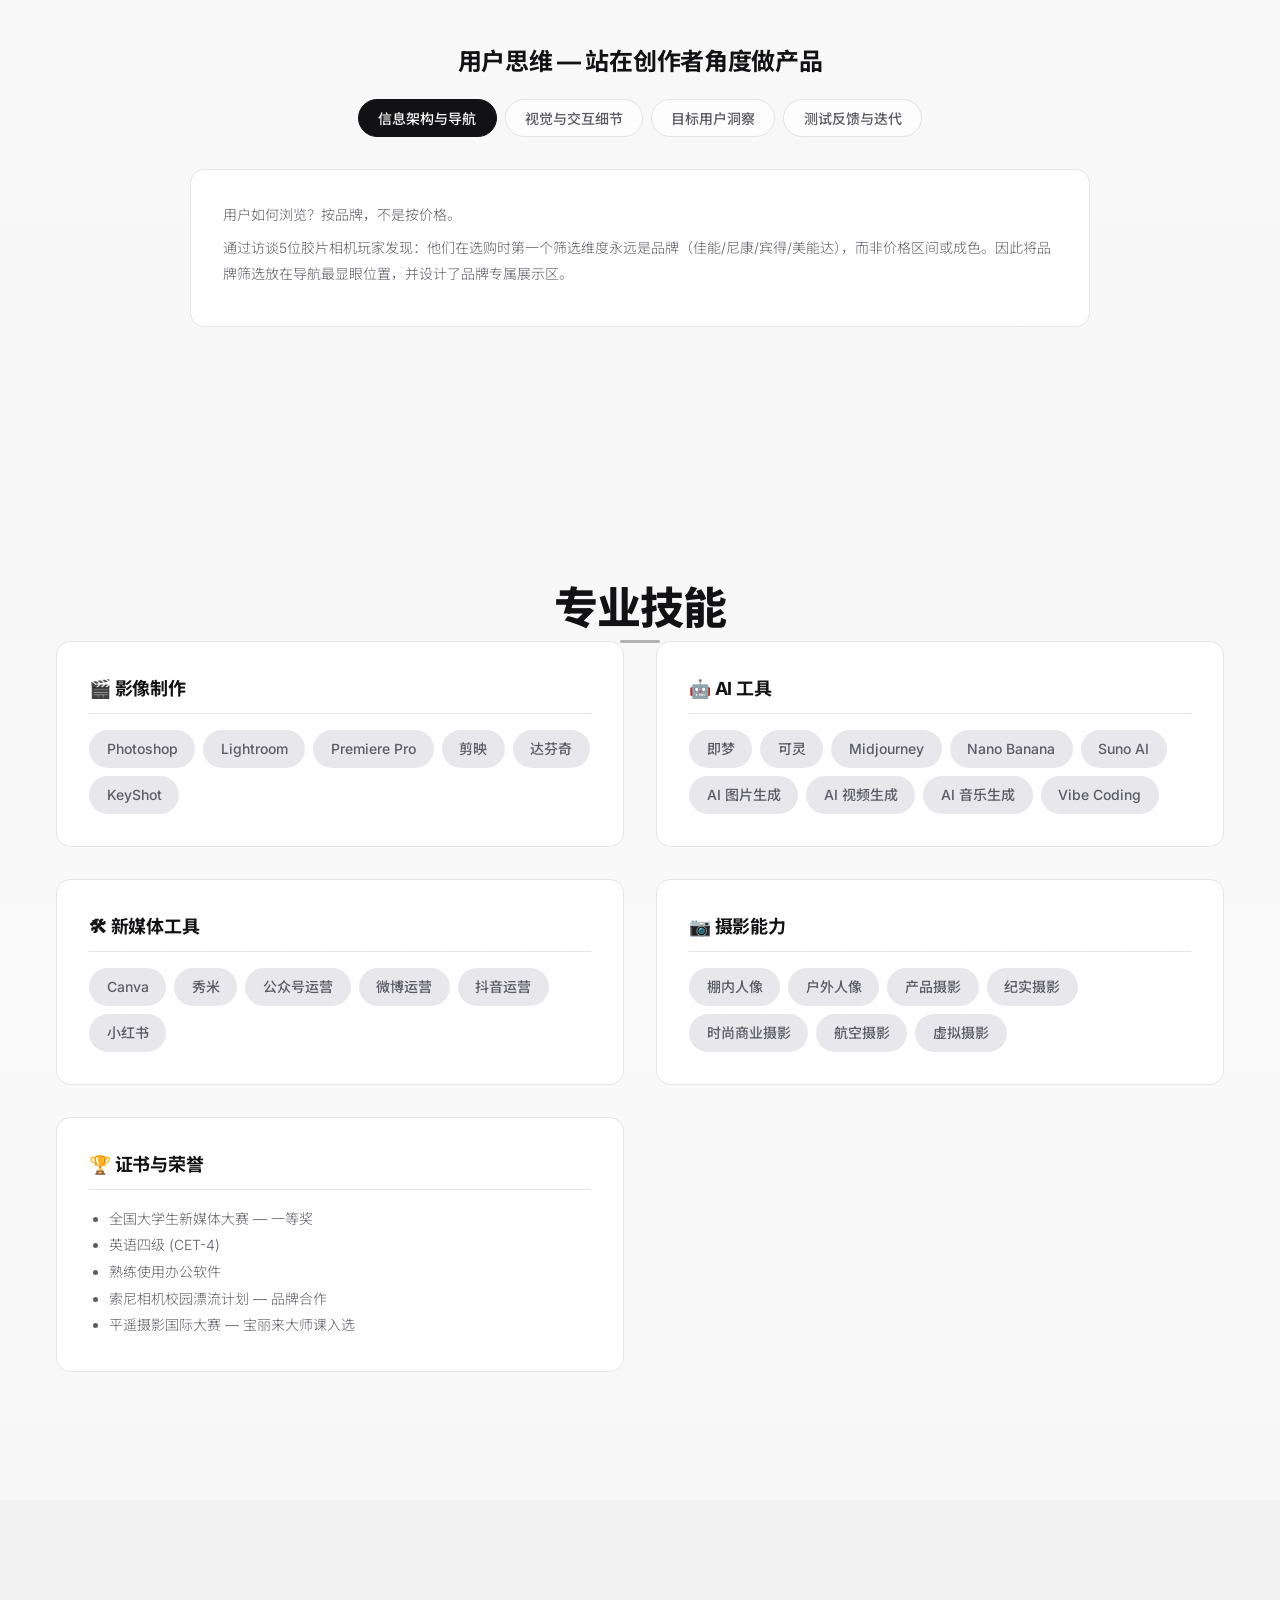
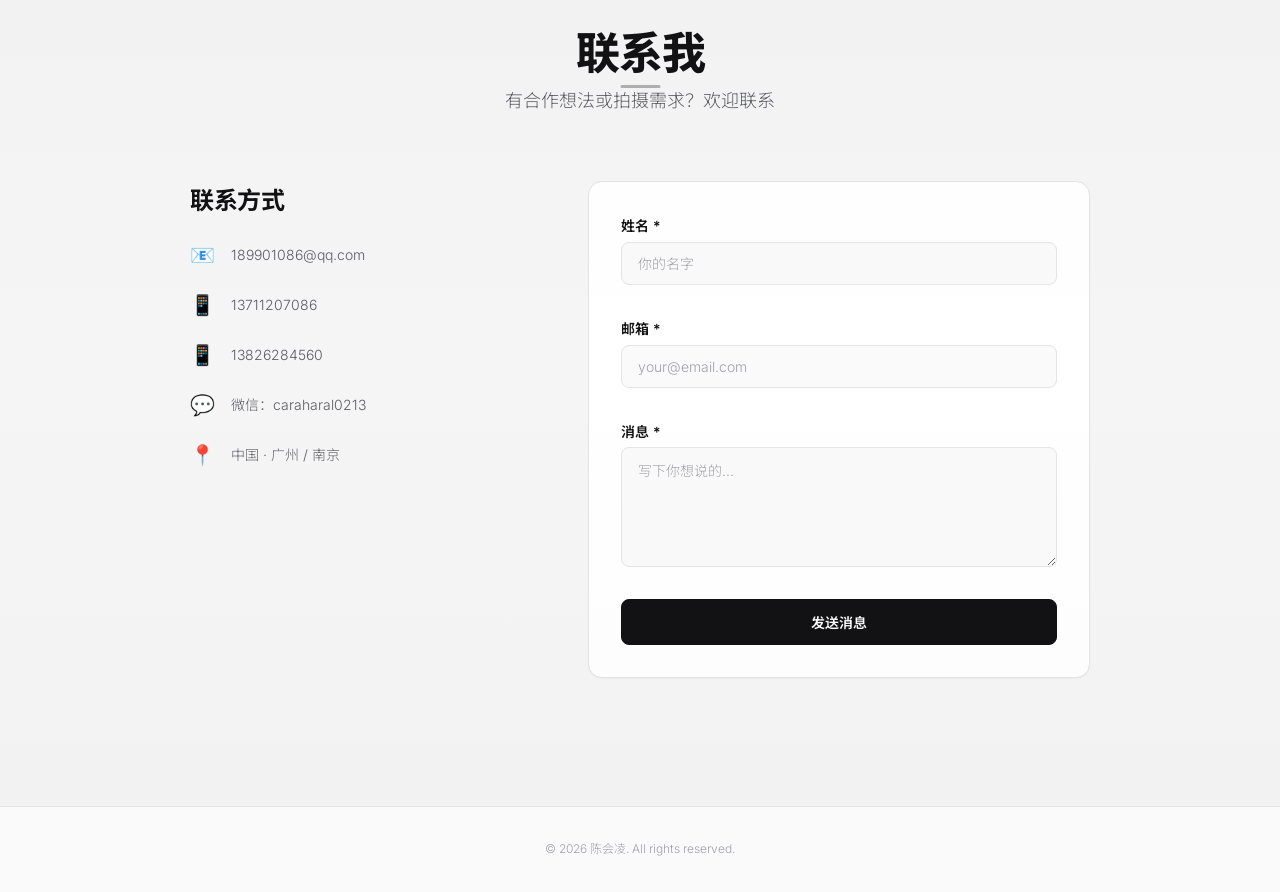
==== commit aa52f36b: "新增视频表现组件并更新美妆作品" ====
--- a/index.html
+++ b/index.html
@@ -17,7 +17,7 @@
   <link rel="preconnect" href="https://fonts.gstatic.com" crossorigin>
   <link href="https://fonts.googleapis.com/css2?family=Inter:wght@300;400;500;600;700;800&family=Noto+Sans+SC:wght@300;400;500;700&display=swap" rel="stylesheet">
 
-  <link rel="stylesheet" href="css/style.css?v=20260913-exhibition-card">
+  <link rel="stylesheet" href="css/style.css?v=20260913-video-performance">
 </head>
 <body>
 
@@ -577,6 +577,13 @@
               <h3 class="video-card__title">卡姿兰｜商业信息流</h3>
               <p class="video-card__count">7 个作品 · 含 2 条 AI 整条成片</p>
               <p class="video-card__desc">累计产出 160+ 条商业素材，其中 58 条上线投放，累计总消耗约 2W；优质素材 ROI 平均稳定 1.3，单条最高 1.7。</p>
+              <section class="video-card__performance" data-performance hidden aria-label="当前视频的数据表现">
+                <p class="video-card__performance-title">数据表现 <span>Performance</span></p>
+                <dl class="video-card__performance-metrics">
+                  <div><dd data-performance-spend></dd><dt>消耗</dt></div>
+                  <div><dd data-performance-value></dd><dt data-performance-label></dt></div>
+                </dl>
+              </section>
             </div>
           </div>
 
@@ -604,21 +611,35 @@
               <h3 class="video-card__title">麦和｜香氛信息流</h3>
               <p class="video-card__count">7 个作品 · 含 3 条 AI 整条成片</p>
               <p class="video-card__desc">累计产出 150+ 条投放素材，支撑 5W 级广告消耗、带动成交 6W+；优质素材 ROI 稳定 2.0+，单条最高 2.6。</p>
+              <section class="video-card__performance" data-performance hidden aria-label="当前视频的数据表现">
+                <p class="video-card__performance-title">数据表现 <span>Performance</span></p>
+                <dl class="video-card__performance-metrics">
+                  <div><dd data-performance-spend></dd><dt>消耗</dt></div>
+                  <div><dd data-performance-value></dd><dt data-performance-label></dt></div>
+                </dl>
+              </section>
             </div>
           </div>
 
           <!-- ====== 美妆口播 ====== -->
           <div class="video-card">
-            <div class="video-card__main video-card__main--single" id="player-beauty">
-              <video src="assets/videos/beauty/beauty-talk.mp4" muted loop playsinline controls
+            <div class="video-card__main" id="player-beauty">
+              <video src="assets/videos/beauty/beauty-talk1.mp4" muted loop playsinline controls
                      preload="metadata" class="video-card__video"></video>
               <div class="video-card__overlay" onclick="toggleVideo(this)">
                 <div class="video-card__play-btn">▶</div>
               </div>
+              <button class="video-card__arrow video-card__arrow--prev" onclick="switchVideo('beauty',-1,event)" aria-label="上一条美妆口播作品">◀</button>
+              <button class="video-card__arrow video-card__arrow--next" onclick="switchVideo('beauty',1,event)" aria-label="下一条美妆口播作品">▶</button>
+            </div>
+            <div class="video-card__strip" id="strip-beauty">
+              <div class="video-card__thumb video-card__thumb--active" data-idx="0" data-src="assets/videos/beauty/beauty-talk1.mp4" onclick="changeVideo('beauty',0,this)"><video src="assets/videos/beauty/beauty-talk1.mp4" muted preload="metadata"></video><span class="video-card__thumb-index">1</span></div>
+              <div class="video-card__thumb" data-idx="1" data-src="assets/videos/beauty/beauty-talk2.MP4" onclick="changeVideo('beauty',1,this)"><video src="assets/videos/beauty/beauty-talk2.MP4" muted preload="metadata"></video><span class="video-card__thumb-index">2</span></div>
+              <div class="video-card__thumb" data-idx="2" data-src="assets/videos/beauty/beauty-talk3.MP4" onclick="changeVideo('beauty',2,this)"><video src="assets/videos/beauty/beauty-talk3.MP4" muted preload="metadata"></video><span class="video-card__thumb-index">3</span></div>
             </div>
             <div class="video-card__body">
               <h3 class="video-card__title">美妆口播</h3>
-              <p class="video-card__count">1 个作品</p>
+              <p class="video-card__count">3 个作品</p>
               <p class="video-card__desc">美妆赛道好物安利，前3秒抓眼球 + 痛点共鸣式脚本，平均点赞3K+</p>
             </div>
           </div>
@@ -727,6 +748,23 @@
         strip.querySelectorAll('.video-card__thumb').forEach(function(t){ t.classList.remove('video-card__thumb--active'); });
         thumb.classList.add('video-card__thumb--active');
         thumb.scrollIntoView({ behavior: 'smooth', block: 'nearest', inline: 'center' });
+        updateVideoPerformance(player, thumb);
+      }
+
+      // Performance is opt-in: only a thumbnail with all three user-verified
+      // data attributes receives a display. Project-level data is never reused.
+      function updateVideoPerformance(player, thumb) {
+        var performance = player.closest('.video-card').querySelector('[data-performance]');
+        if (!performance) return;
+        var spend = thumb.getAttribute('data-performance-spend');
+        var label = thumb.getAttribute('data-performance-label');
+        var value = thumb.getAttribute('data-performance-value');
+        var hasPerformance = spend && label && value;
+        performance.hidden = !hasPerformance;
+        if (!hasPerformance) return;
+        performance.querySelector('[data-performance-spend]').textContent = spend;
+        performance.querySelector('[data-performance-label]').textContent = label;
+        performance.querySelector('[data-performance-value]').textContent = value;
       }
 
       function switchVideo(cat, dir, evt) {
--- a/css/style.css
+++ b/css/style.css
@@ -1091,6 +1091,46 @@
   line-height: 1.7;
 }
 
+/* Per-video results: intentionally quiet, shown only for user-verified data. */
+.video-card__performance {
+  margin-top: var(--spacing-sm);
+  padding-top: var(--spacing-sm);
+  border-top: 1px solid var(--border);
+}
+.video-card__performance-title {
+  margin-bottom: 0.55rem;
+  font-size: var(--fs-xs);
+  color: var(--text-secondary);
+  font-weight: var(--fw-semibold);
+}
+.video-card__performance-title span {
+  margin-left: 0.35rem;
+  color: var(--text-muted);
+  font-weight: var(--fw-light);
+}
+.video-card__performance-metrics {
+  display: grid;
+  grid-template-columns: repeat(2, minmax(0, 1fr));
+  gap: var(--spacing-sm);
+}
+.video-card__performance-metrics > div + div {
+  padding-left: var(--spacing-sm);
+  border-left: 1px solid var(--border);
+}
+.video-card__performance-metrics dd {
+  margin: 0;
+  font-size: var(--fs-md);
+  color: var(--text-primary);
+  font-weight: var(--fw-semibold);
+  letter-spacing: -0.25px;
+}
+.video-card__performance-metrics dt {
+  margin-top: 0.18rem;
+  font-size: var(--fs-xs);
+  color: var(--text-muted);
+  font-weight: var(--fw-light);
+}
+
 /* Hide strip for single-video cards */
 .video-card__strip--hidden { display: none; }
 
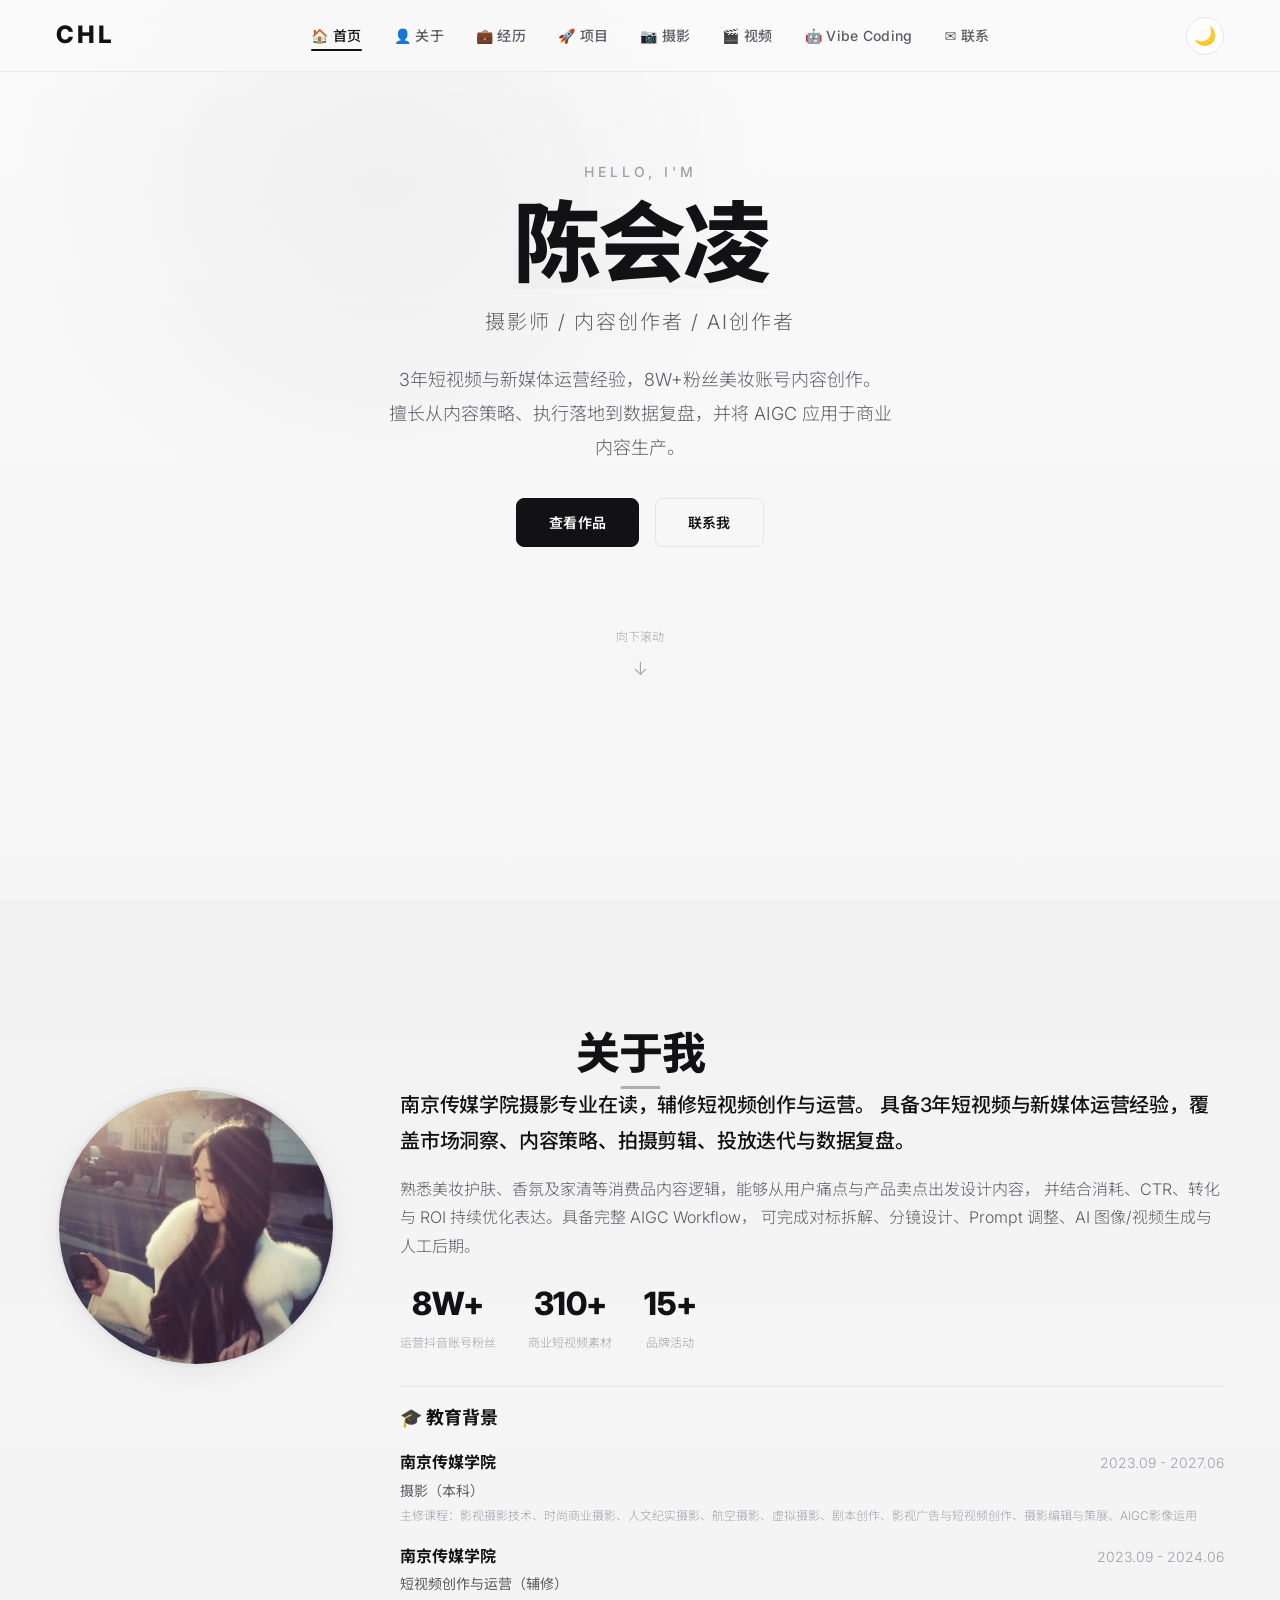
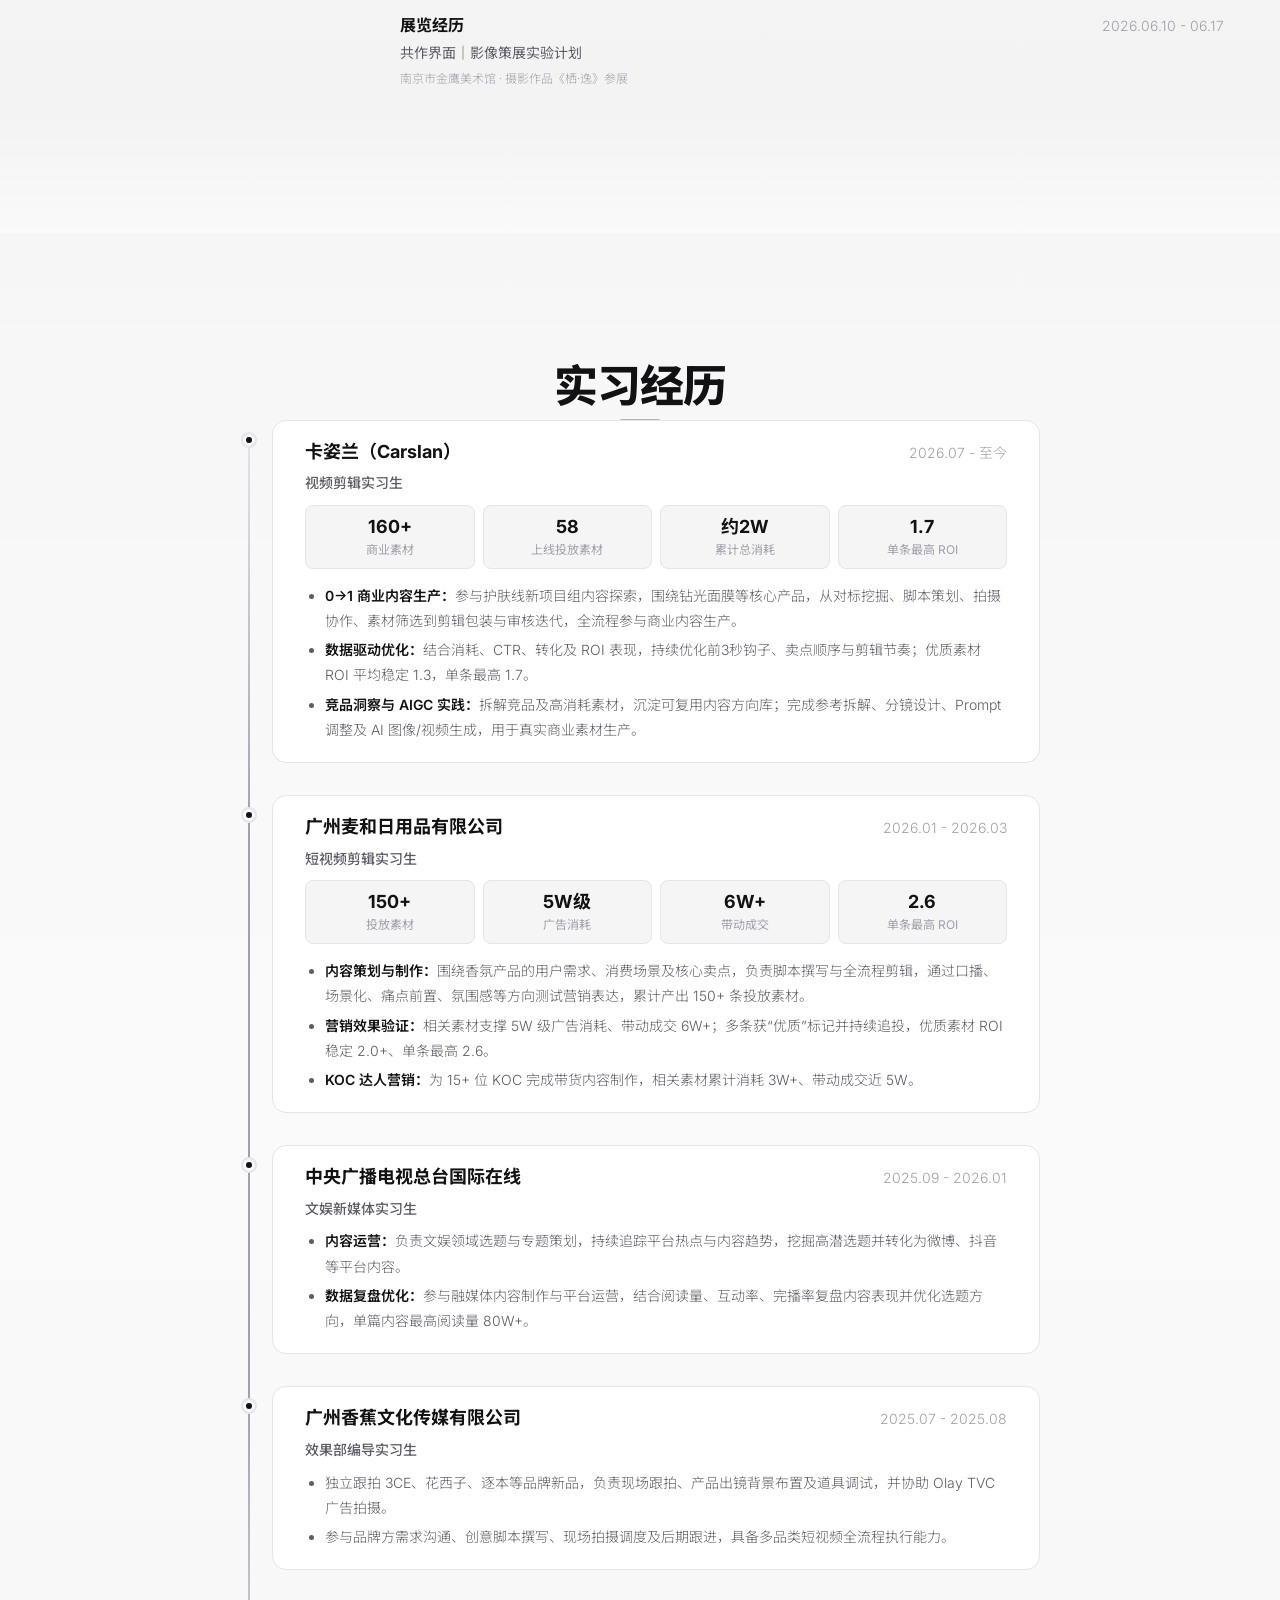
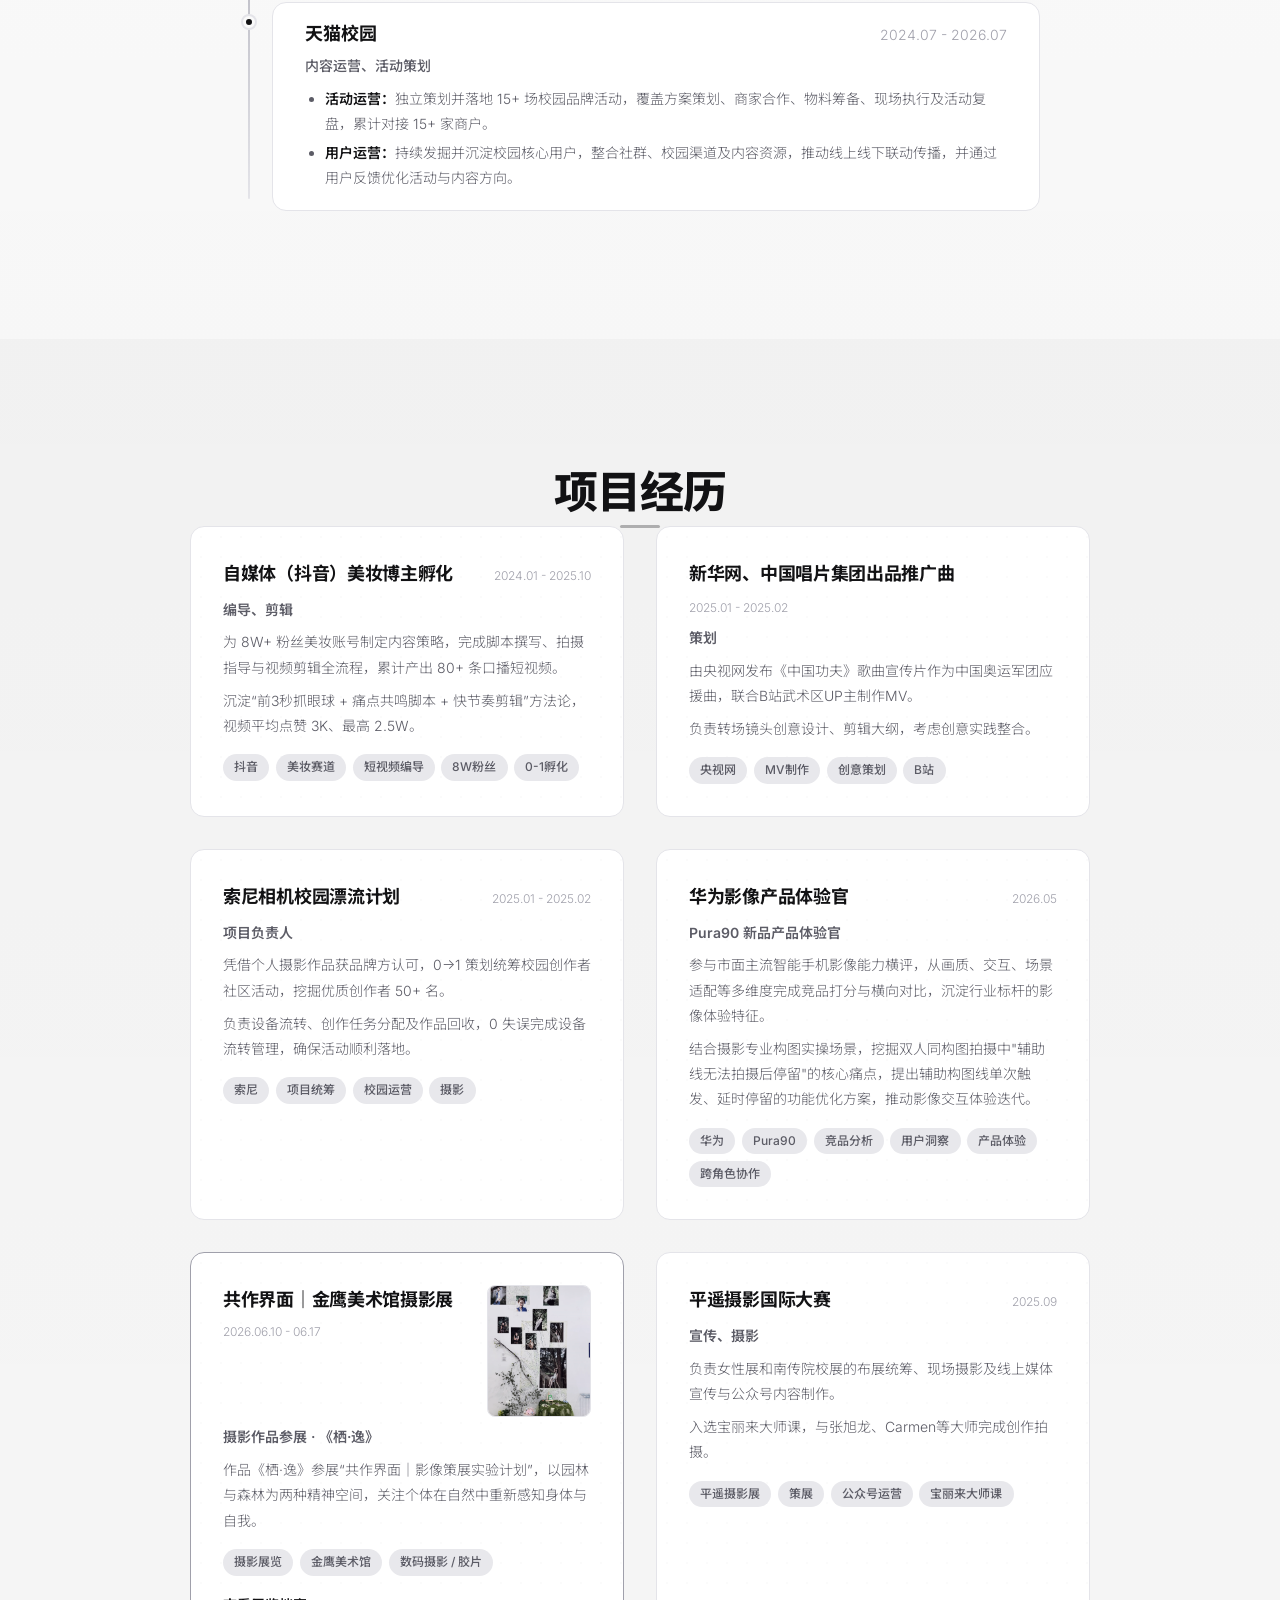
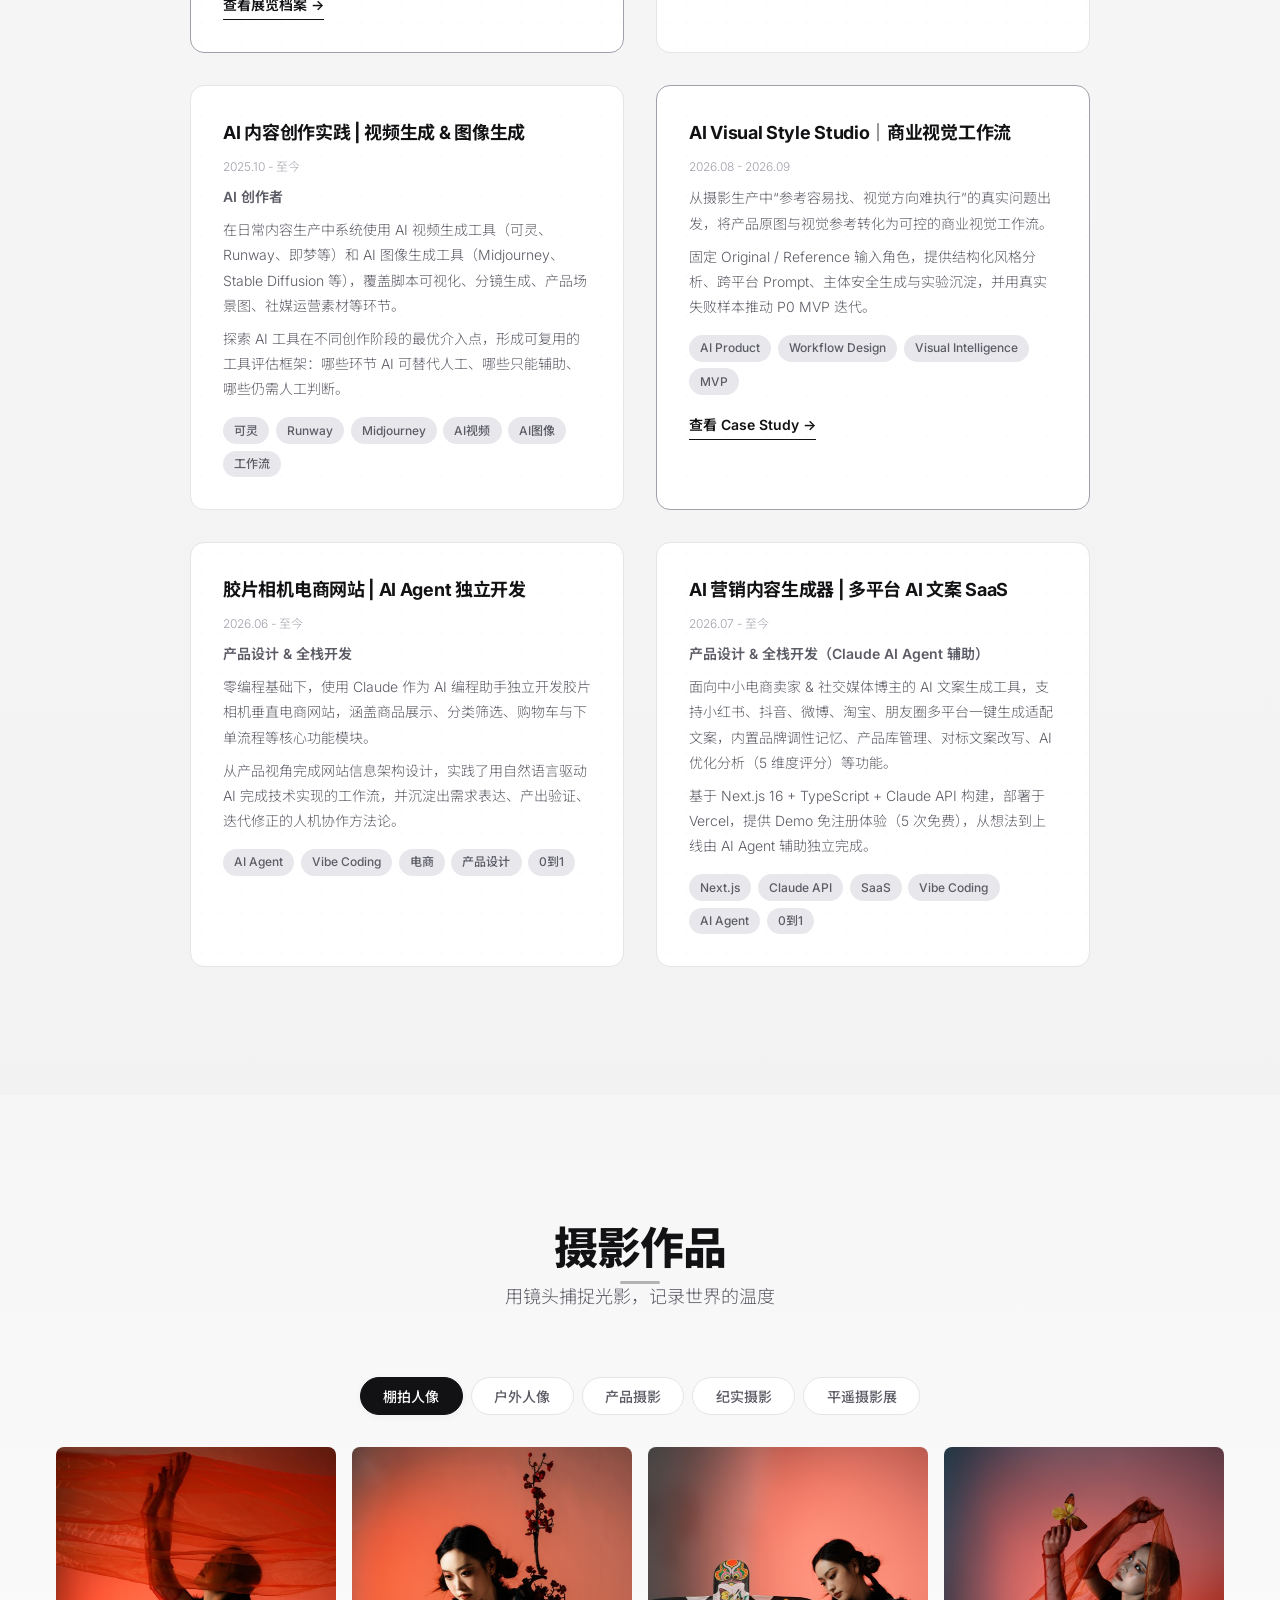
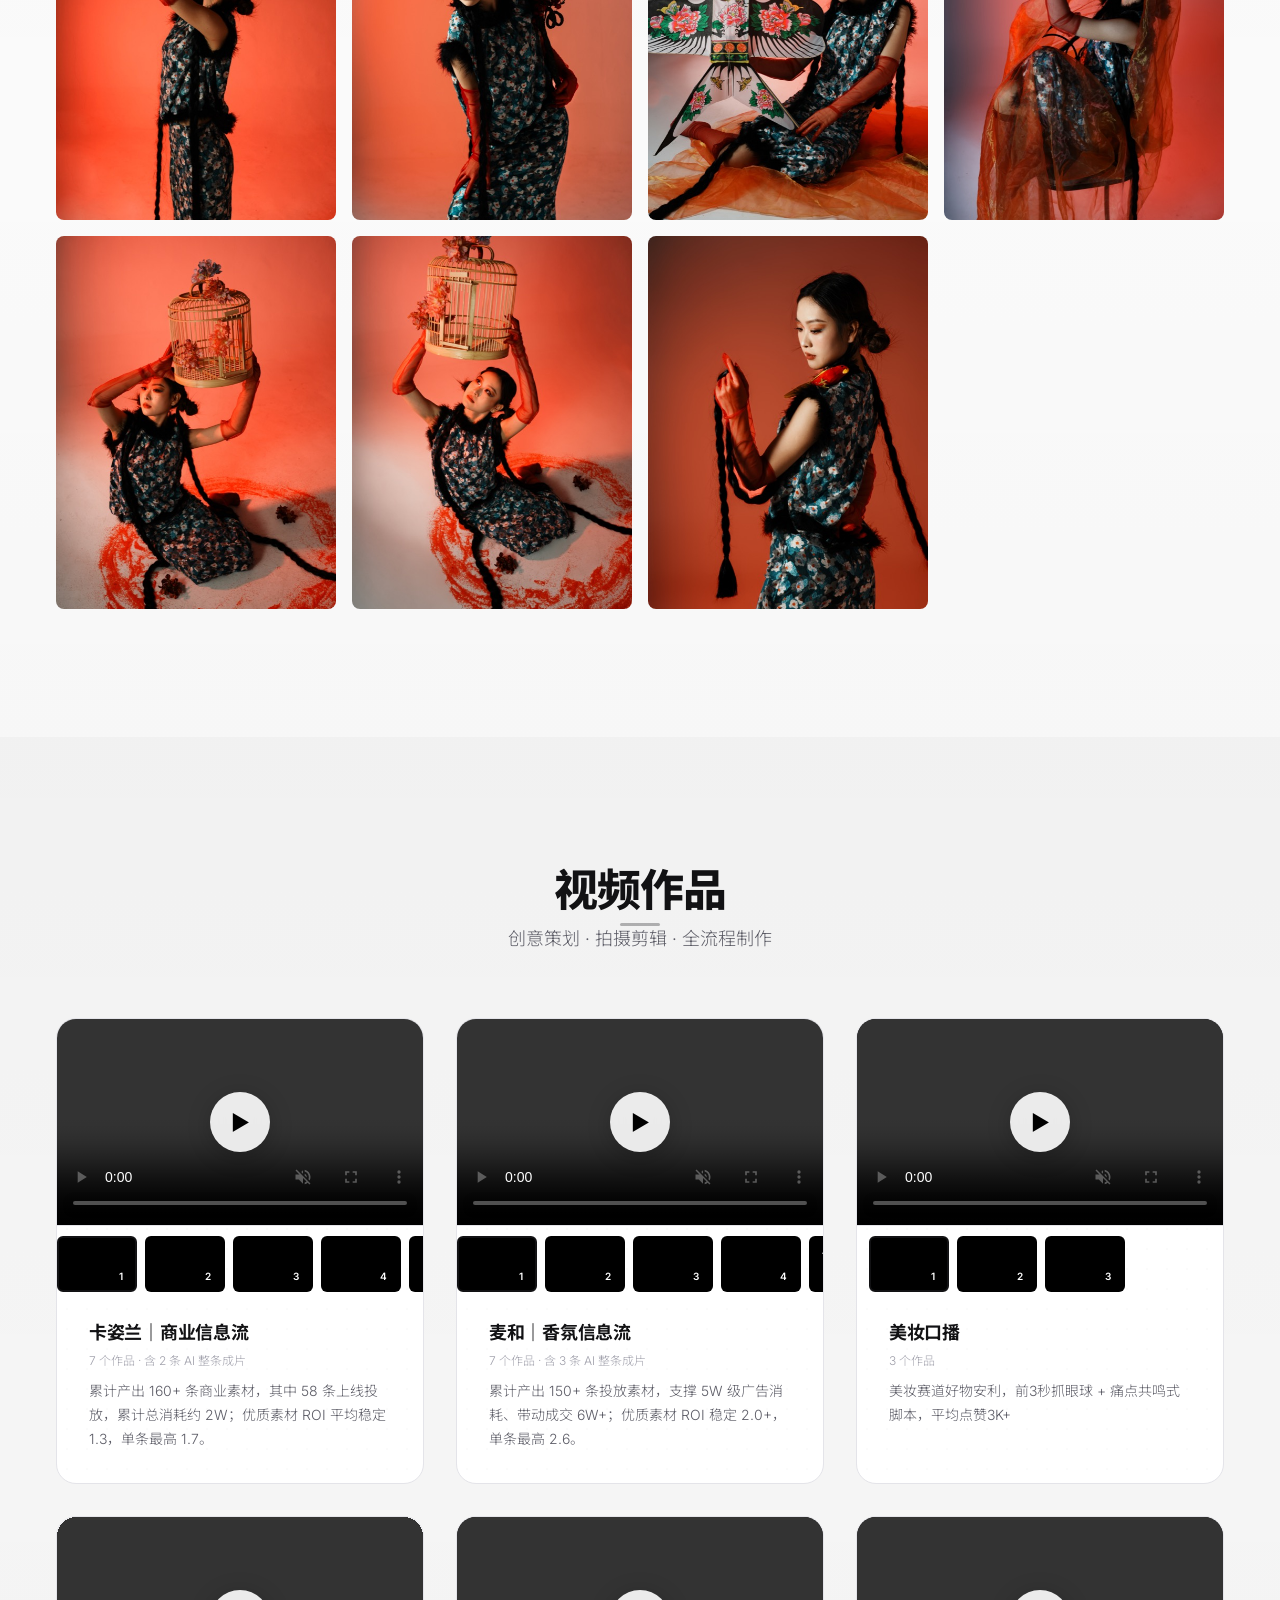
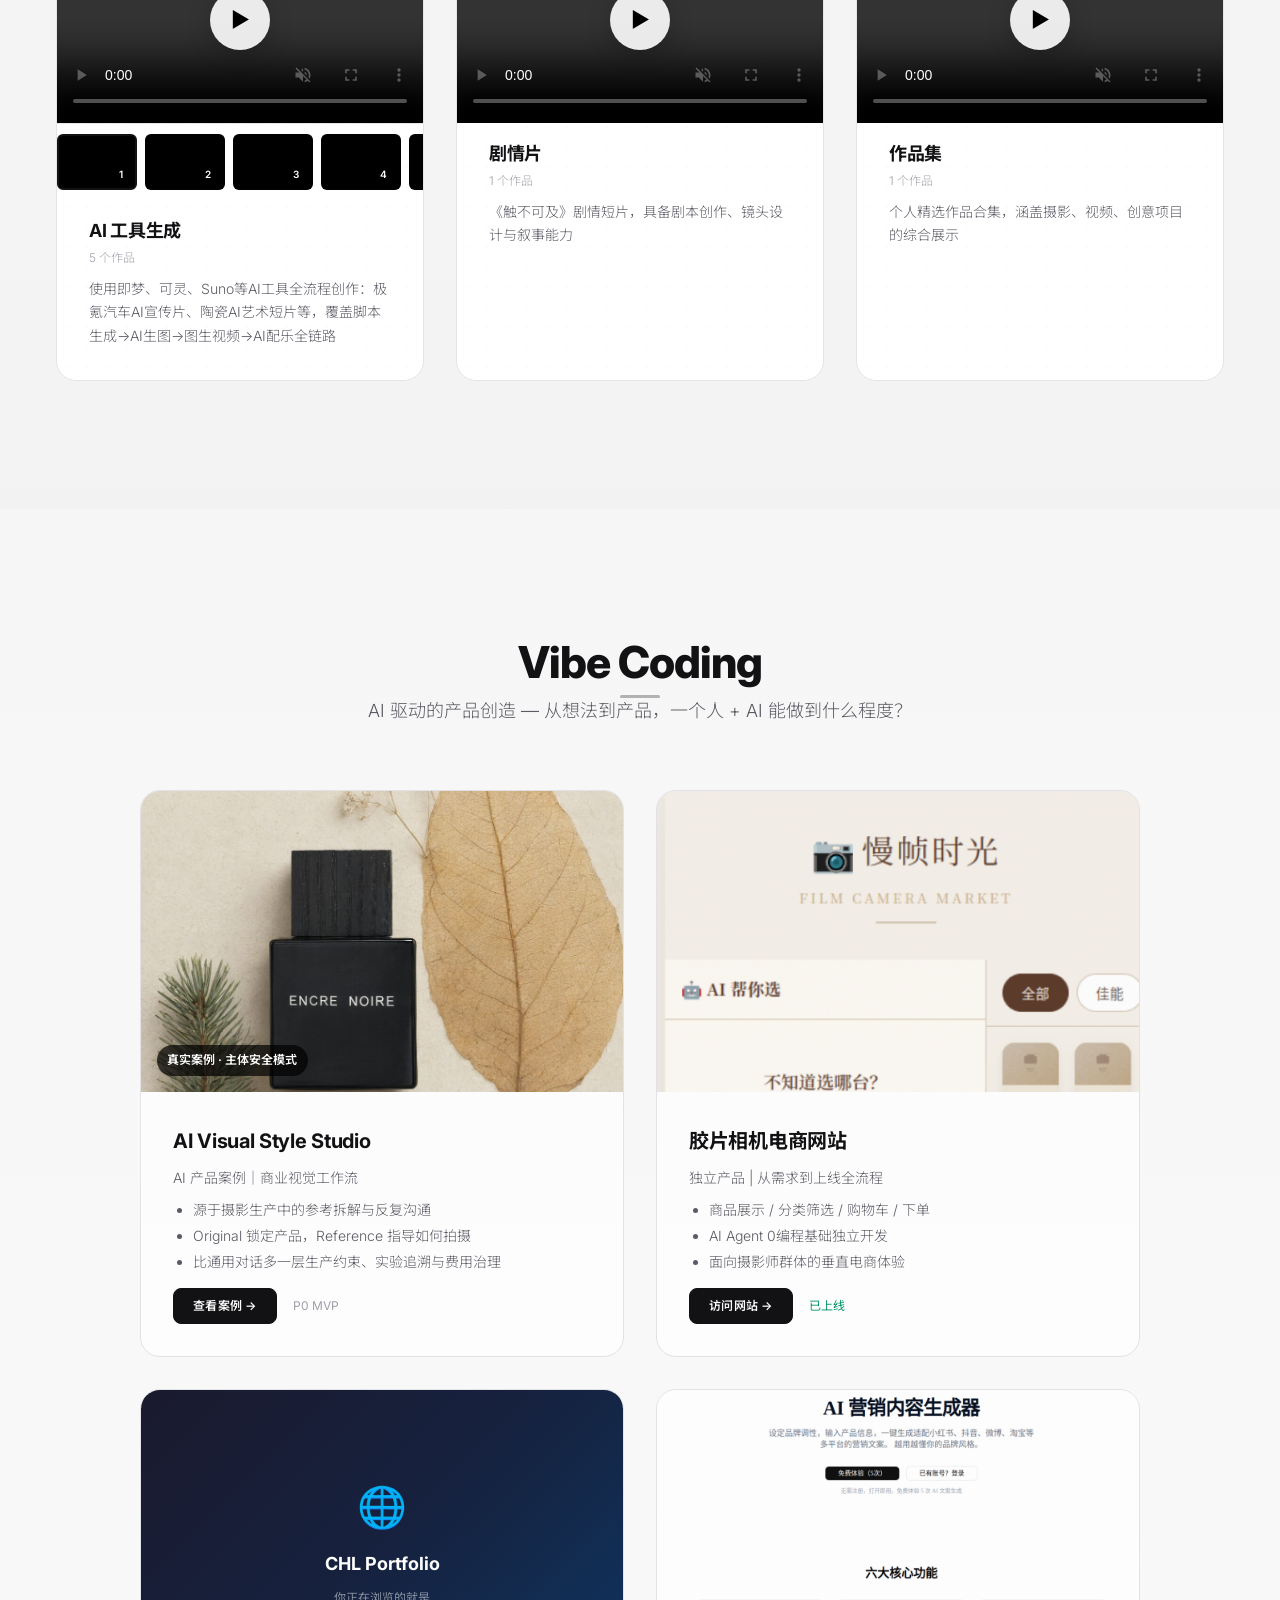
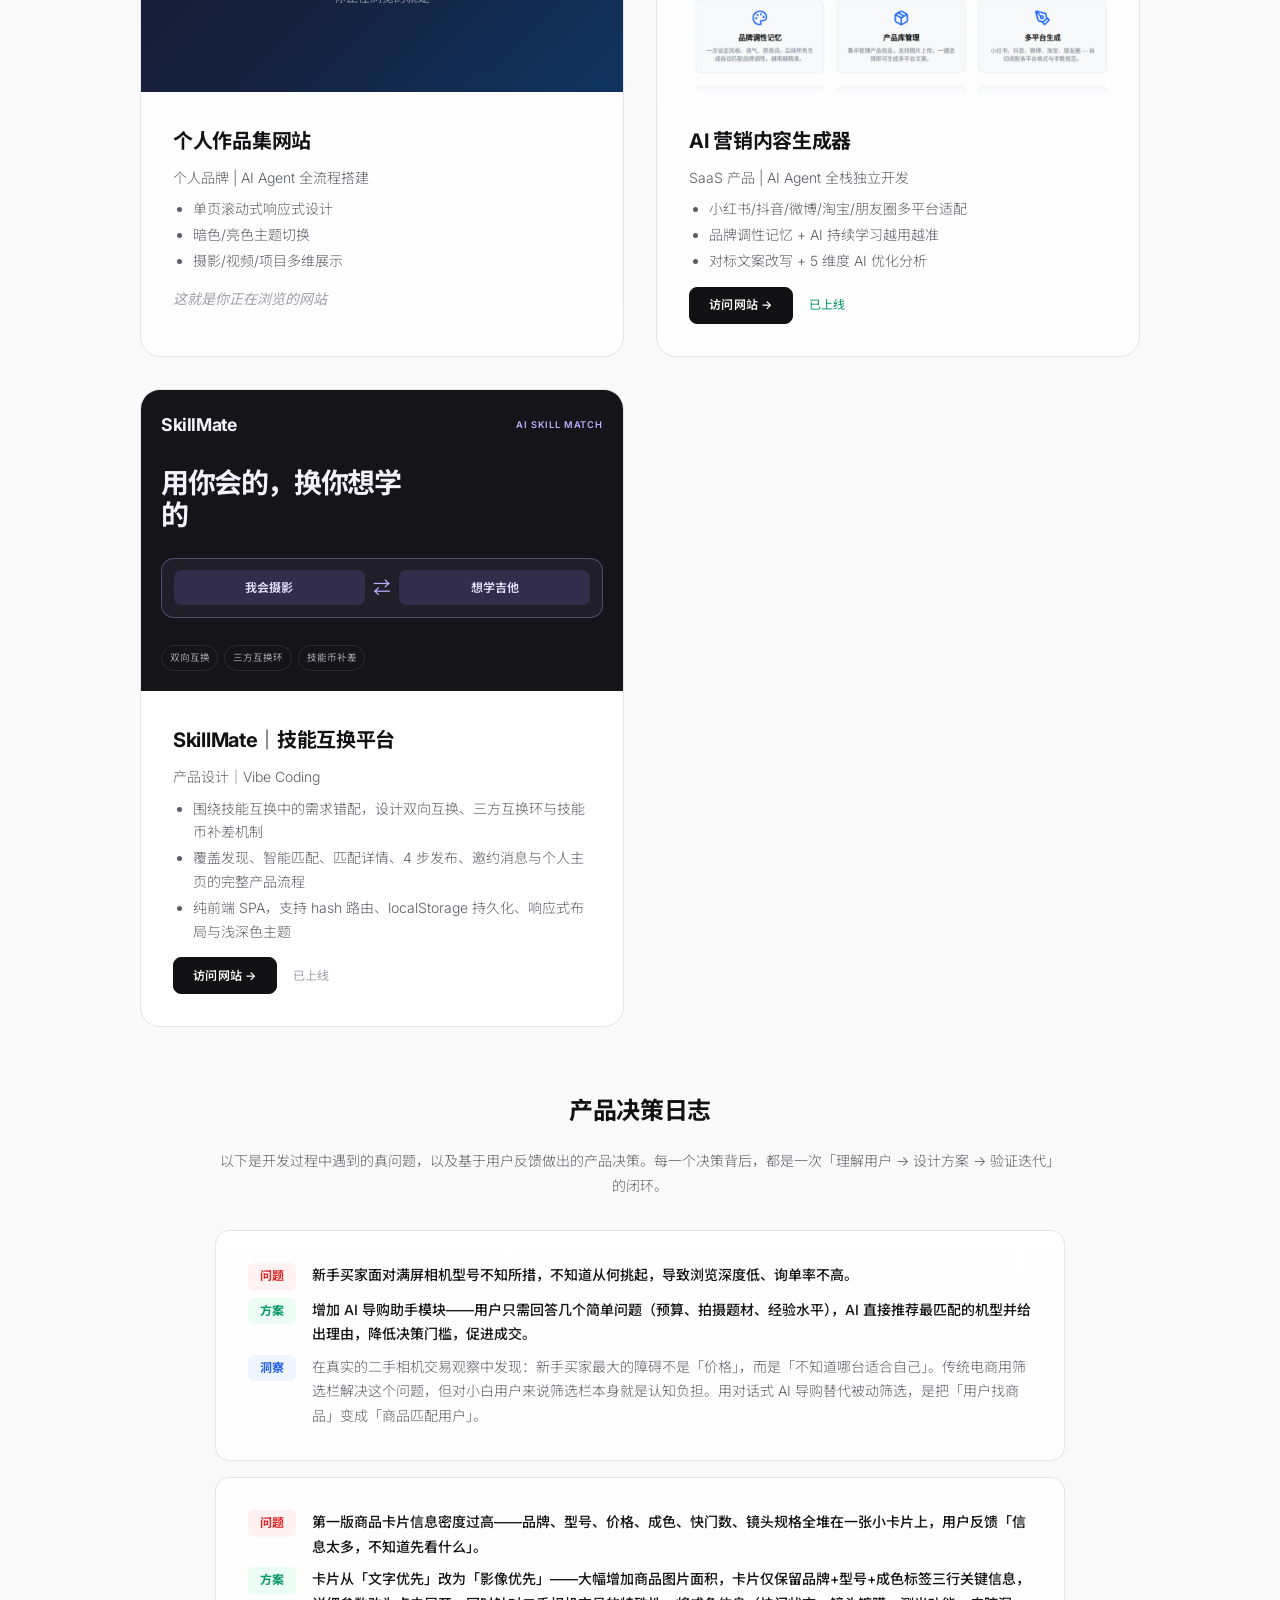
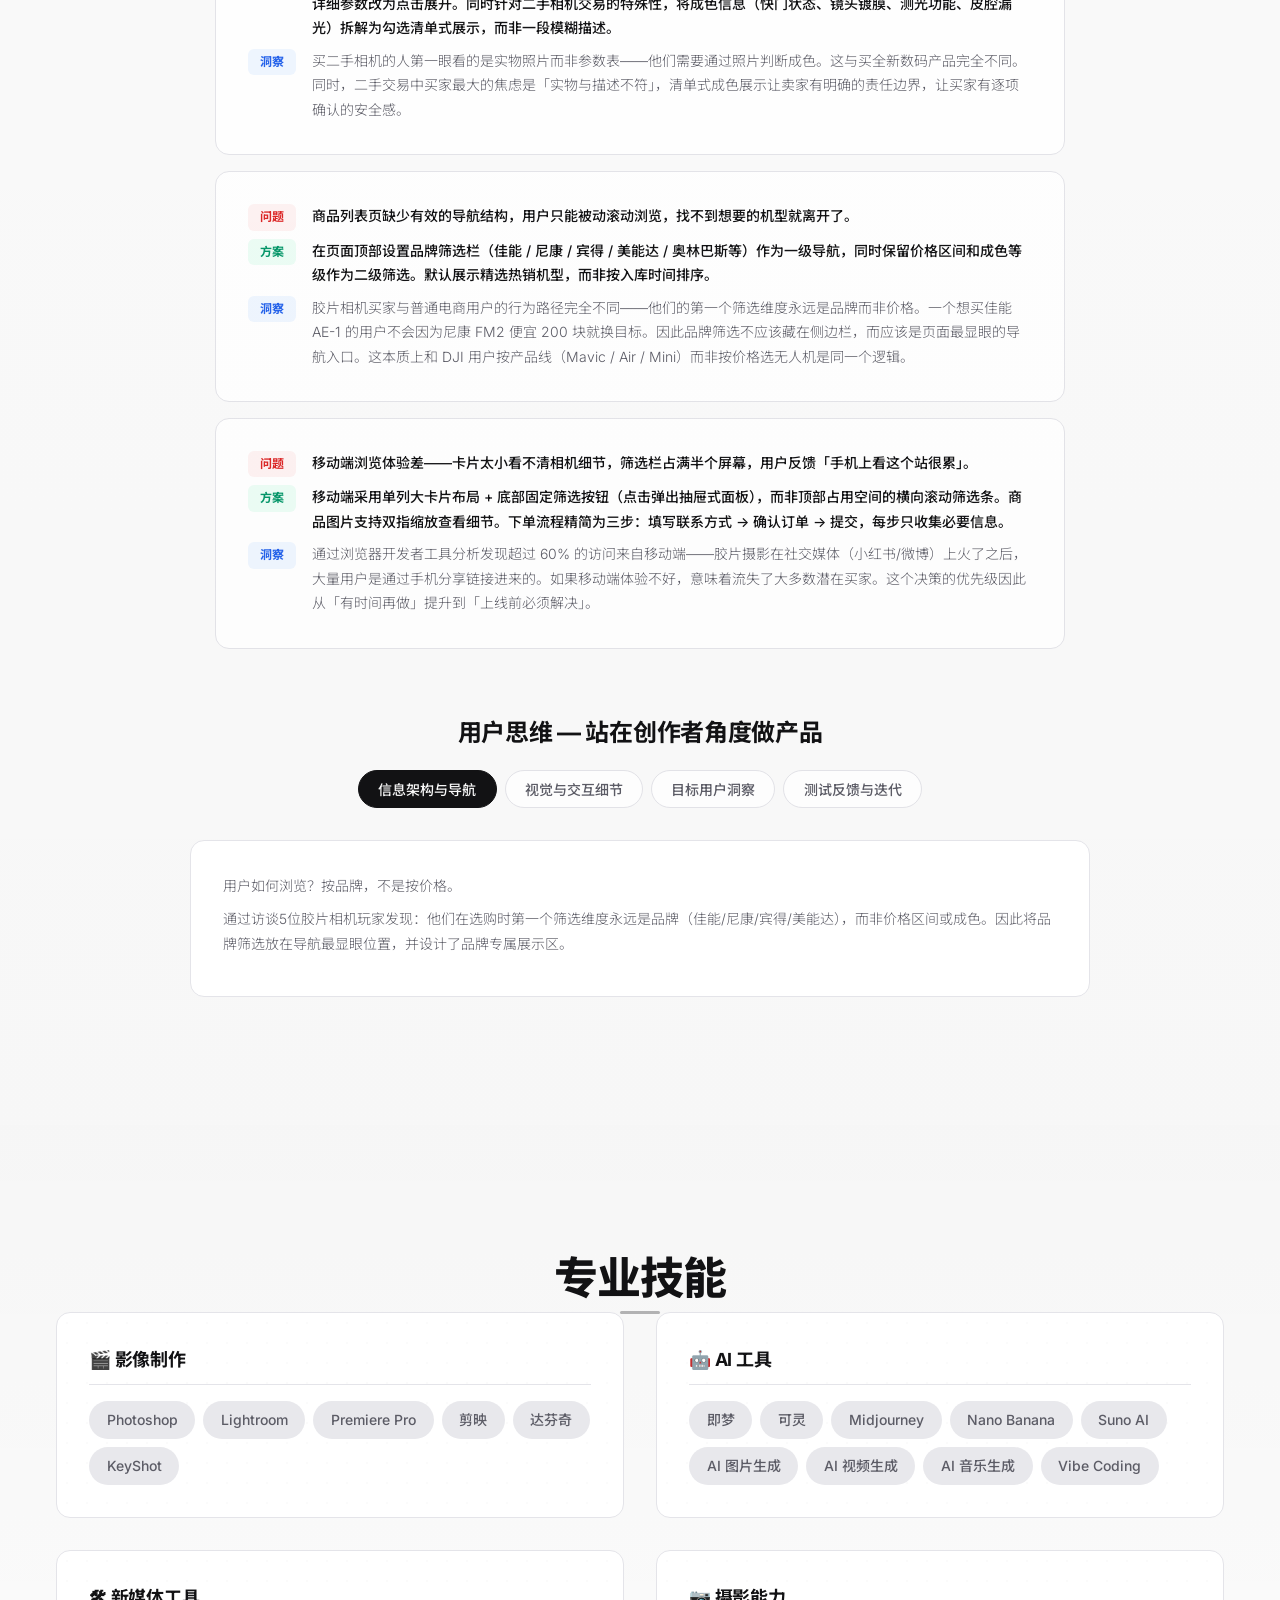
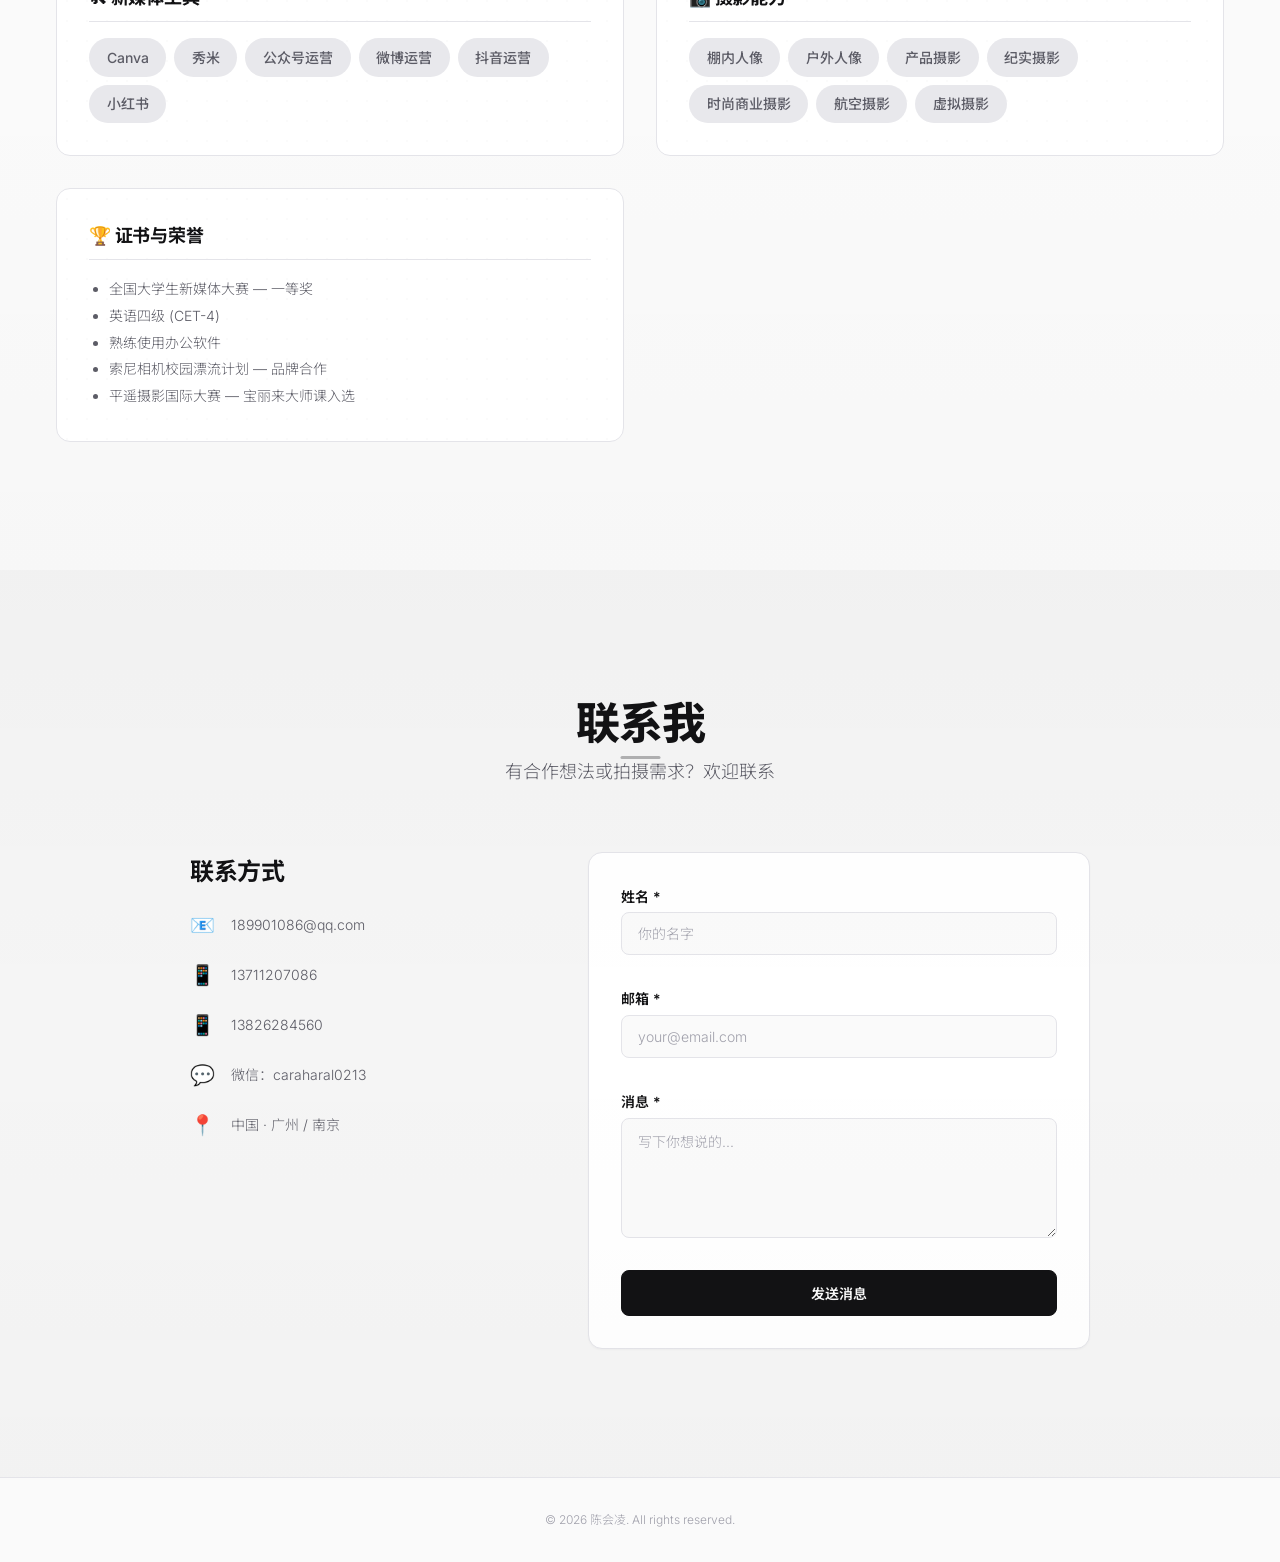
==== commit ce9a8dfc: "新增 SkillMate Vibe Coding 项目卡片" ====
--- a/index.html
+++ b/index.html
@@ -17,7 +17,7 @@
   <link rel="preconnect" href="https://fonts.gstatic.com" crossorigin>
   <link href="https://fonts.googleapis.com/css2?family=Inter:wght@300;400;500;600;700;800&family=Noto+Sans+SC:wght@300;400;500;700&display=swap" rel="stylesheet">
 
-  <link rel="stylesheet" href="css/style.css?v=20260913-video-performance">
+  <link rel="stylesheet" href="css/style.css?v=20260922-skillmate">
 </head>
 <body>
 
@@ -647,7 +647,7 @@
           <!-- ====== AI工具生成 ====== -->
           <div class="video-card">
             <div class="video-card__main" id="player-ai-generated">
-              <video src="assets/videos/ai-generated/ai.mp4" muted loop playsinline controls
+              <video src="assets/videos/ai-generated/zeekr-ai.mp4" muted loop playsinline controls
                      preload="metadata" class="video-card__video"></video>
               <div class="video-card__overlay" onclick="toggleVideo(this)">
                 <div class="video-card__play-btn">▶</div>
@@ -656,10 +656,10 @@
               <button class="video-card__arrow video-card__arrow--next" onclick="switchVideo('ai-generated',1,event)">▶</button>
             </div>
             <div class="video-card__strip" id="strip-ai-generated">
-              <div class="video-card__thumb video-card__thumb--active" data-idx="0" data-src="assets/videos/ai-generated/ai.mp4" onclick="changeVideo('ai-generated',0,this)"><video src="assets/videos/ai-generated/ai.mp4" muted preload="metadata"></video><span class="video-card__thumb-index">1</span></div>
-              <div class="video-card__thumb" data-idx="1" data-src="assets/videos/ai-generated/ai2.mp4" onclick="changeVideo('ai-generated',1,this)"><video src="assets/videos/ai-generated/ai2.mp4" muted preload="metadata"></video><span class="video-card__thumb-index">2</span></div>
-              <div class="video-card__thumb" data-idx="2" data-src="assets/videos/ai-generated/ai3.mp4" onclick="changeVideo('ai-generated',2,this)"><video src="assets/videos/ai-generated/ai3.mp4" muted preload="metadata"></video><span class="video-card__thumb-index">3</span></div>
-              <div class="video-card__thumb" data-idx="3" data-src="assets/videos/ai-generated/zeekr-ai.mp4" onclick="changeVideo('ai-generated',3,this)"><video src="assets/videos/ai-generated/zeekr-ai.mp4" muted preload="metadata"></video><span class="video-card__thumb-index">4</span></div>
+              <div class="video-card__thumb video-card__thumb--active" data-idx="0" data-src="assets/videos/ai-generated/zeekr-ai.mp4" onclick="changeVideo('ai-generated',0,this)"><video src="assets/videos/ai-generated/zeekr-ai.mp4" muted preload="metadata"></video><span class="video-card__thumb-index">1</span></div>
+              <div class="video-card__thumb" data-idx="1" data-src="assets/videos/ai-generated/ai.mp4" onclick="changeVideo('ai-generated',1,this)"><video src="assets/videos/ai-generated/ai.mp4" muted preload="metadata"></video><span class="video-card__thumb-index">2</span></div>
+              <div class="video-card__thumb" data-idx="2" data-src="assets/videos/ai-generated/ai2.mp4" onclick="changeVideo('ai-generated',2,this)"><video src="assets/videos/ai-generated/ai2.mp4" muted preload="metadata"></video><span class="video-card__thumb-index">3</span></div>
+              <div class="video-card__thumb" data-idx="3" data-src="assets/videos/ai-generated/ai3.mp4" onclick="changeVideo('ai-generated',3,this)"><video src="assets/videos/ai-generated/ai3.mp4" muted preload="metadata"></video><span class="video-card__thumb-index">4</span></div>
               <div class="video-card__thumb" data-idx="4" data-src="assets/videos/ai-generated/porcelain-ai.mp4" onclick="changeVideo('ai-generated',4,this)"><video src="assets/videos/ai-generated/porcelain-ai.mp4" muted preload="metadata"></video><span class="video-card__thumb-index">5</span></div>
             </div>
             <div class="video-card__body">
@@ -890,6 +890,38 @@
               <div class="vc-project-actions">
                 <a href="https://ai-marketing-generator-one.vercel.app" class="btn btn--primary btn--sm" target="_blank">访问网站 →</a>
                 <span class="vc-deploy-status" style="color:#059669;">已上线</span>
+              </div>
+            </div>
+          </div>
+
+          <!-- SkillMate 技能互换平台 -->
+          <div class="vc-project-card">
+            <div class="vc-project-preview vc-project-preview--skillmate" aria-label="SkillMate 技能互换平台界面预览">
+              <div class="skillmate-preview__topline">
+                <span class="skillmate-preview__brand">SkillMate</span>
+                <span class="skillmate-preview__tag">AI SKILL MATCH</span>
+              </div>
+              <div class="skillmate-preview__message">用你会的，换你想学的</div>
+              <div class="skillmate-preview__swap" aria-hidden="true">
+                <span class="skillmate-preview__skill">我会摄影</span>
+                <span class="skillmate-preview__exchange">⇄</span>
+                <span class="skillmate-preview__skill">想学吉他</span>
+              </div>
+              <div class="skillmate-preview__paths" aria-hidden="true">
+                <span>双向互换</span><span>三方互换环</span><span>技能币补差</span>
+              </div>
+            </div>
+            <div class="vc-project-body">
+              <h3 class="vc-project-title">SkillMate｜技能互换平台</h3>
+              <p class="vc-project-desc">产品设计｜Vibe Coding</p>
+              <ul class="vc-project-features">
+                <li>围绕技能互换中的需求错配，设计双向互换、三方互换环与技能币补差机制</li>
+                <li>覆盖发现、智能匹配、匹配详情、4 步发布、邀约消息与个人主页的完整产品流程</li>
+                <li>纯前端 SPA，支持 hash 路由、localStorage 持久化、响应式布局与浅深色主题</li>
+              </ul>
+              <div class="vc-project-actions">
+                <a href="https://skillmate-deploy.vercel.app" class="btn btn--primary btn--sm" target="_blank" rel="noopener noreferrer">访问网站 →</a>
+                <span class="vc-deploy-status vc-deploy-status--live">已上线</span>
               </div>
             </div>
           </div>
--- a/css/style.css
+++ b/css/style.css
@@ -1287,6 +1287,33 @@
   font-weight: var(--fw-semibold);
 }
 .vc-project-preview { aspect-ratio: 16/10; overflow: hidden; background: var(--bg-tertiary); }
+.vc-project-preview--skillmate {
+  display: flex;
+  flex-direction: column;
+  justify-content: space-between;
+  padding: 1.25rem;
+  color: #f4f2ff;
+  background: #151419;
+}
+.skillmate-preview__topline { display: flex; align-items: center; justify-content: space-between; gap: 1rem; }
+.skillmate-preview__brand { font-size: 1.1rem; font-weight: var(--fw-bold); letter-spacing: -0.4px; }
+.skillmate-preview__tag { color: #b9b1ff; font-size: 0.58rem; font-weight: var(--fw-semibold); letter-spacing: 0.09em; }
+.skillmate-preview__message { max-width: 16rem; font-size: clamp(1.25rem, 3vw, 1.75rem); font-weight: var(--fw-bold); letter-spacing: -0.05em; line-height: 1.15; }
+.skillmate-preview__swap {
+  display: grid;
+  grid-template-columns: 1fr auto 1fr;
+  align-items: center;
+  gap: 0.5rem;
+  padding: 0.72rem;
+  border: 1px solid rgba(190, 181, 255, 0.3);
+  border-radius: 0.8rem;
+  background: #201e28;
+}
+.skillmate-preview__skill { padding: 0.45rem 0.3rem; border-radius: 0.45rem; background: rgba(139, 125, 255, 0.16); color: #e6e2ff; font-size: var(--fs-xs); font-weight: var(--fw-semibold); text-align: center; }
+.skillmate-preview__exchange { color: #b9b1ff; font-size: 1.1rem; }
+.skillmate-preview__paths { display: flex; flex-wrap: wrap; gap: 0.38rem; }
+.skillmate-preview__paths span { padding: 0.24rem 0.48rem; border: 1px solid rgba(255,255,255,0.1); border-radius: 999px; color: rgba(244,242,255,0.65); font-size: 0.6rem; }
+.vc-deploy-status--live { color: #059669; }
 .vc-project-preview__image {
   display: block;
   width: 100%;
